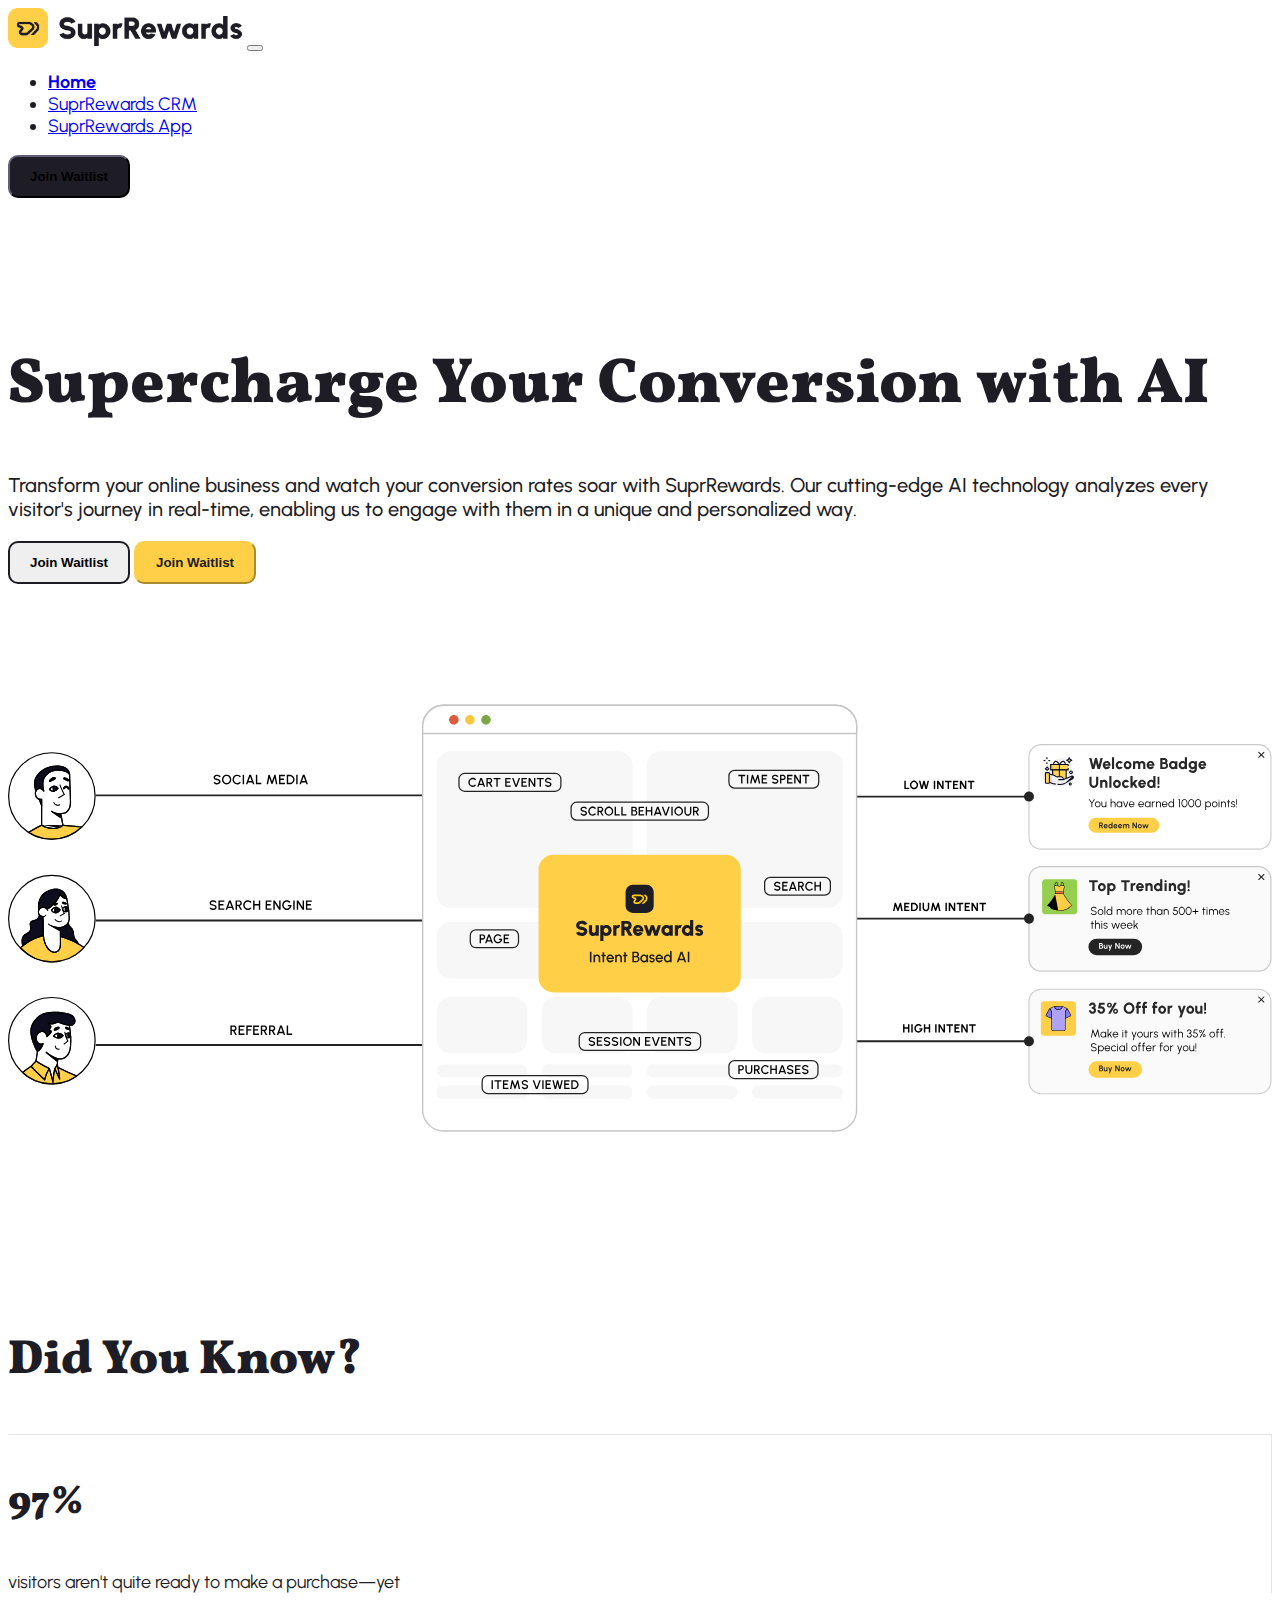
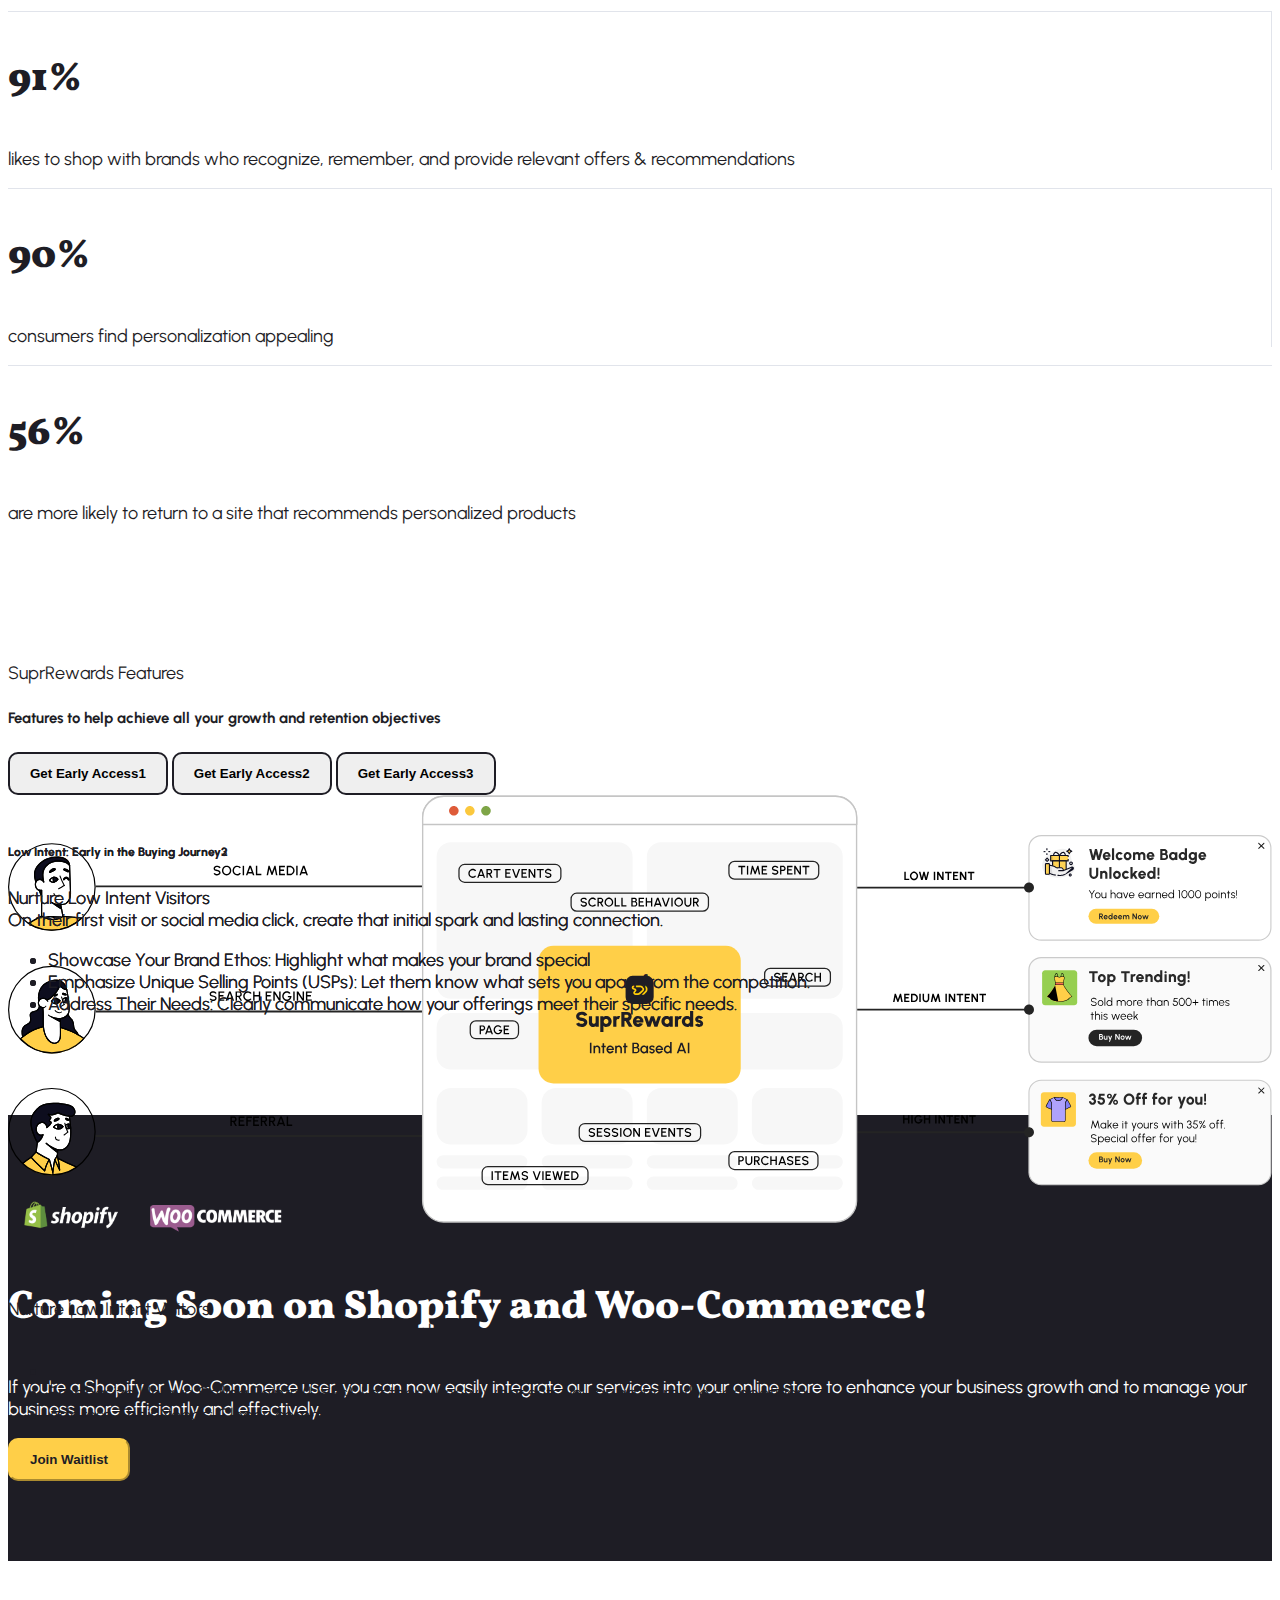
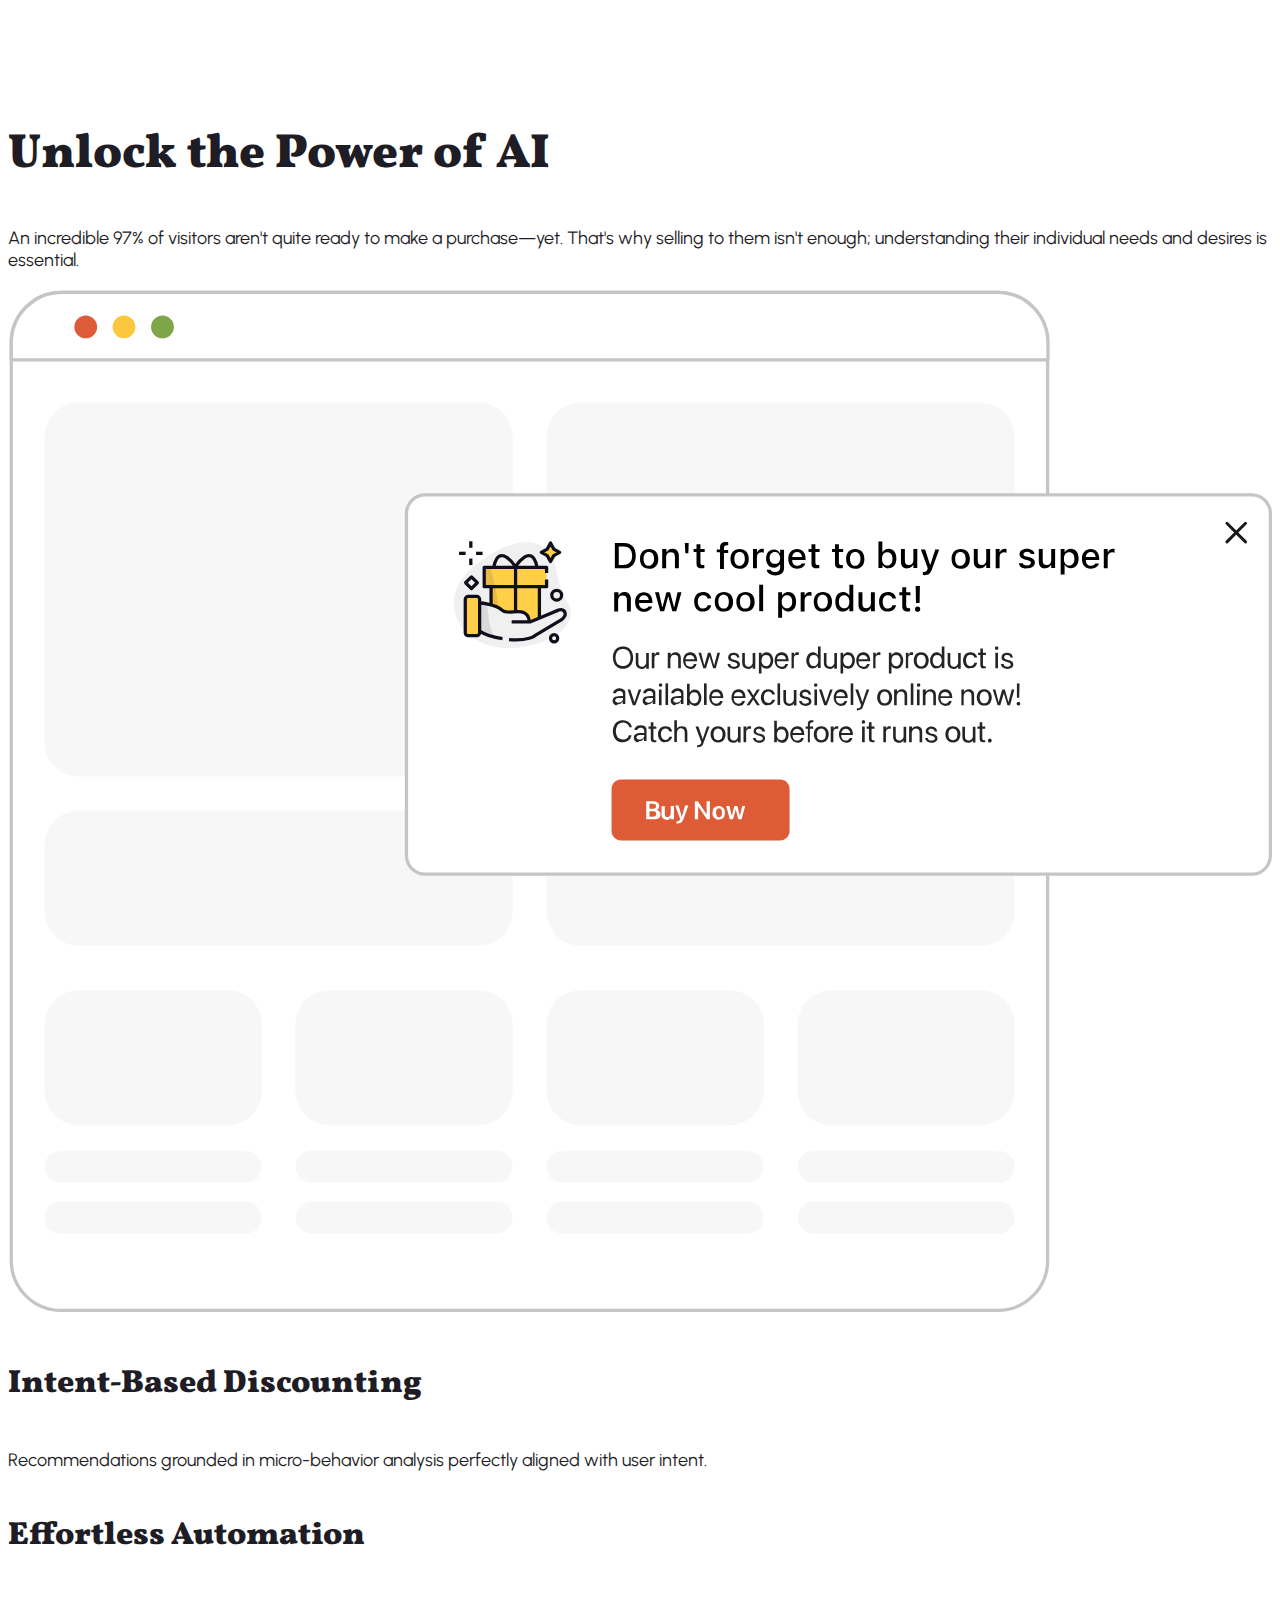
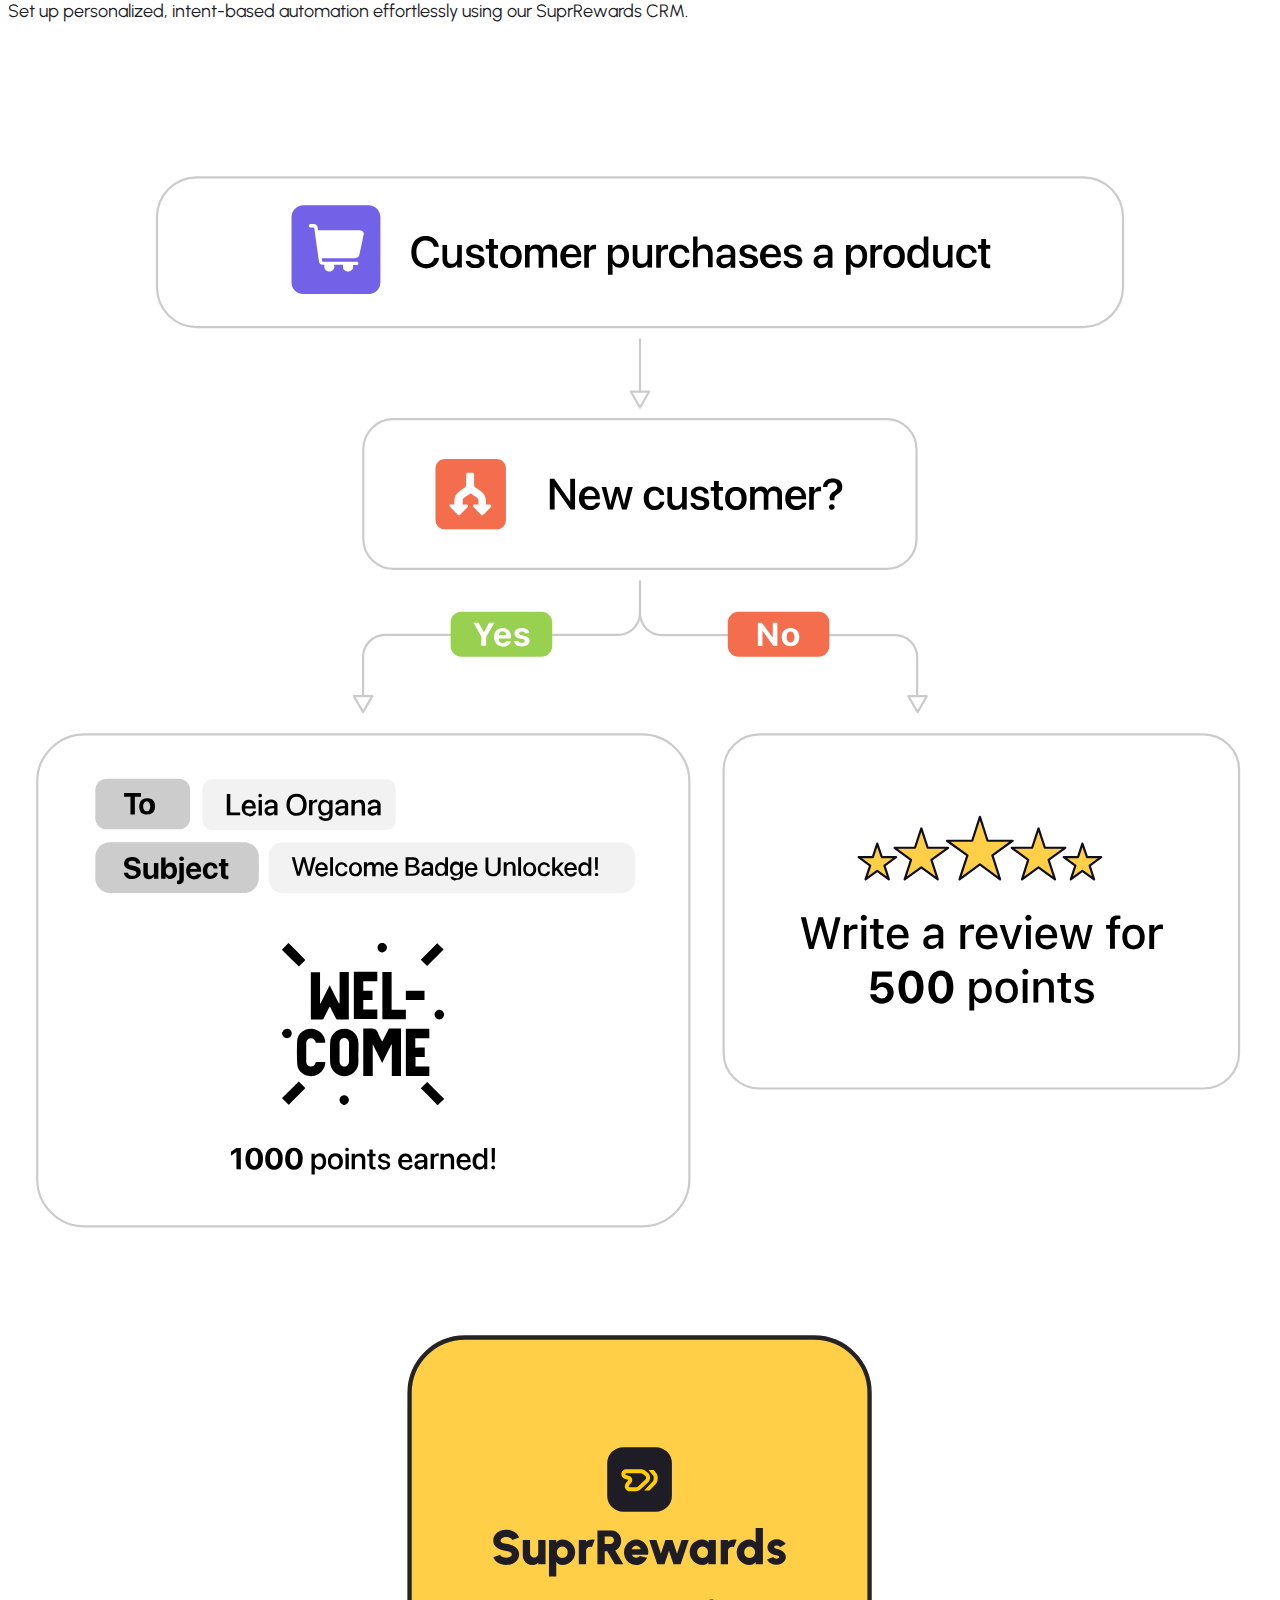
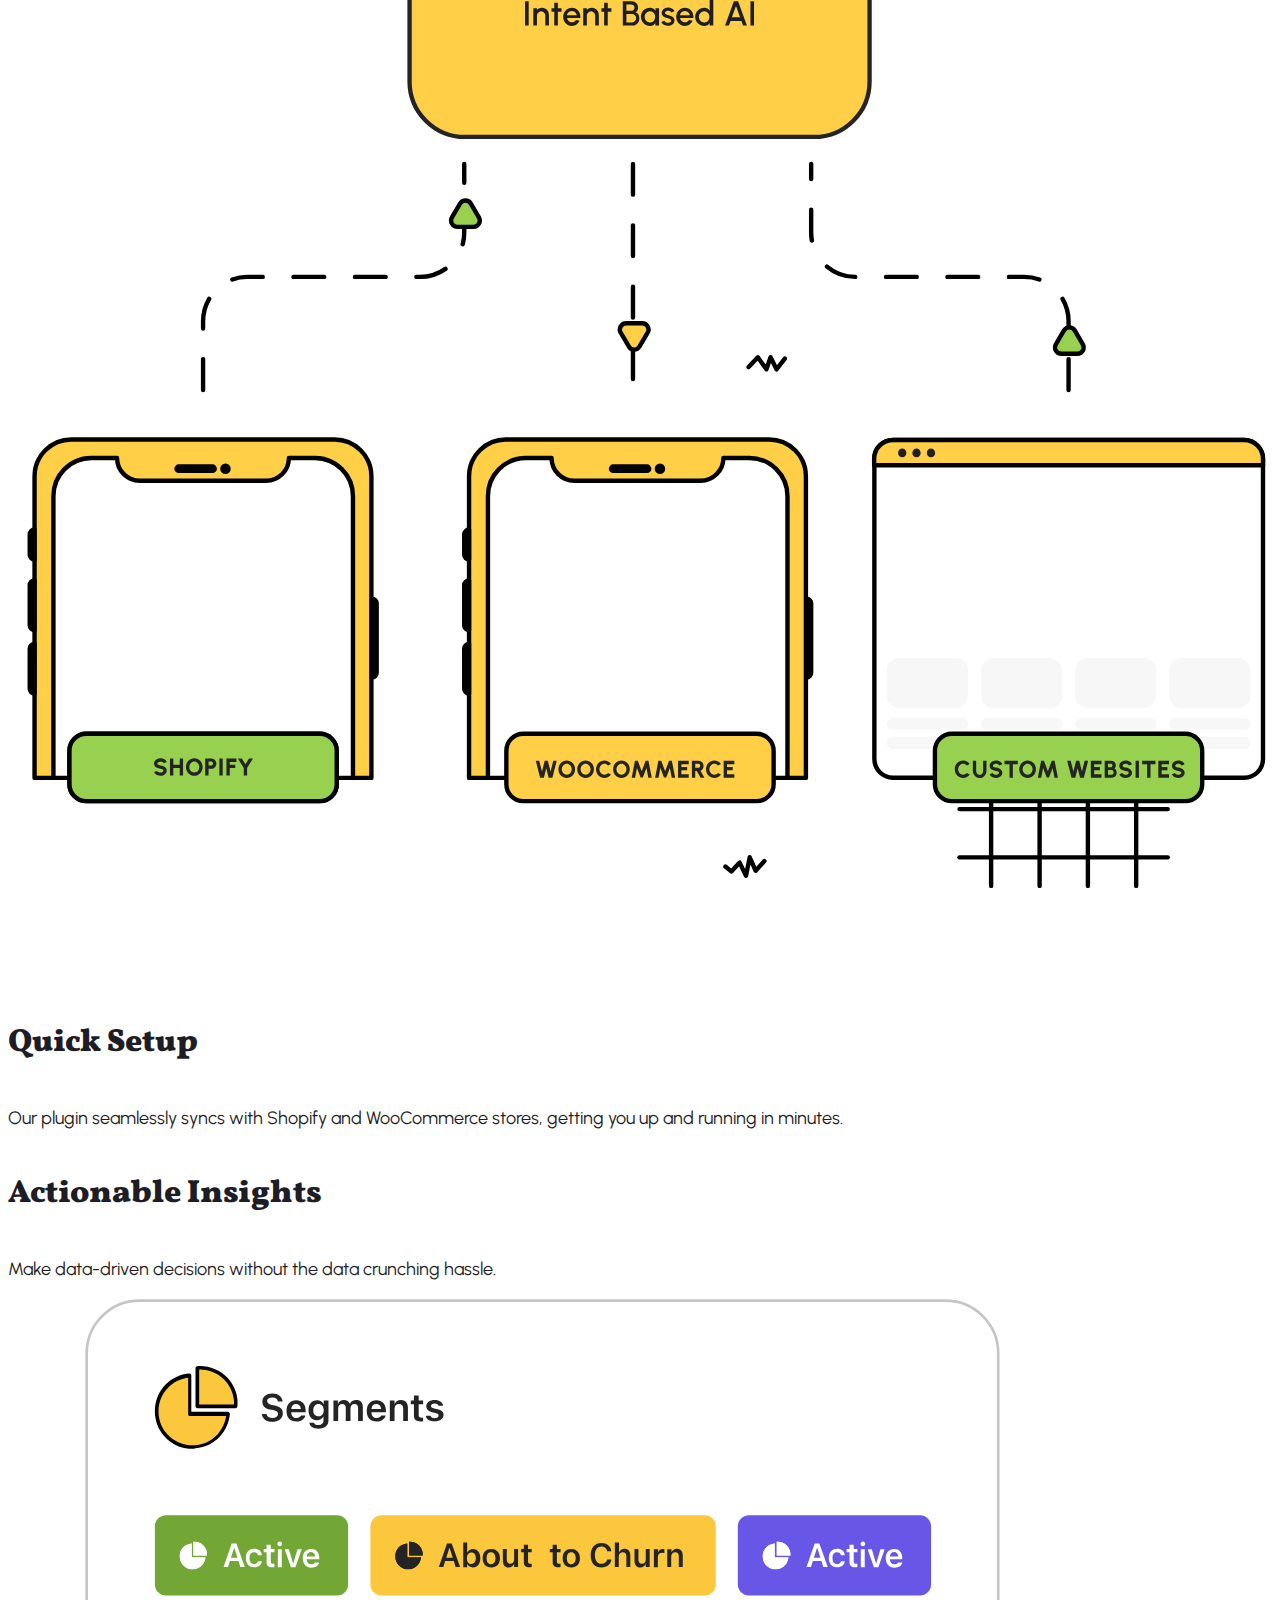
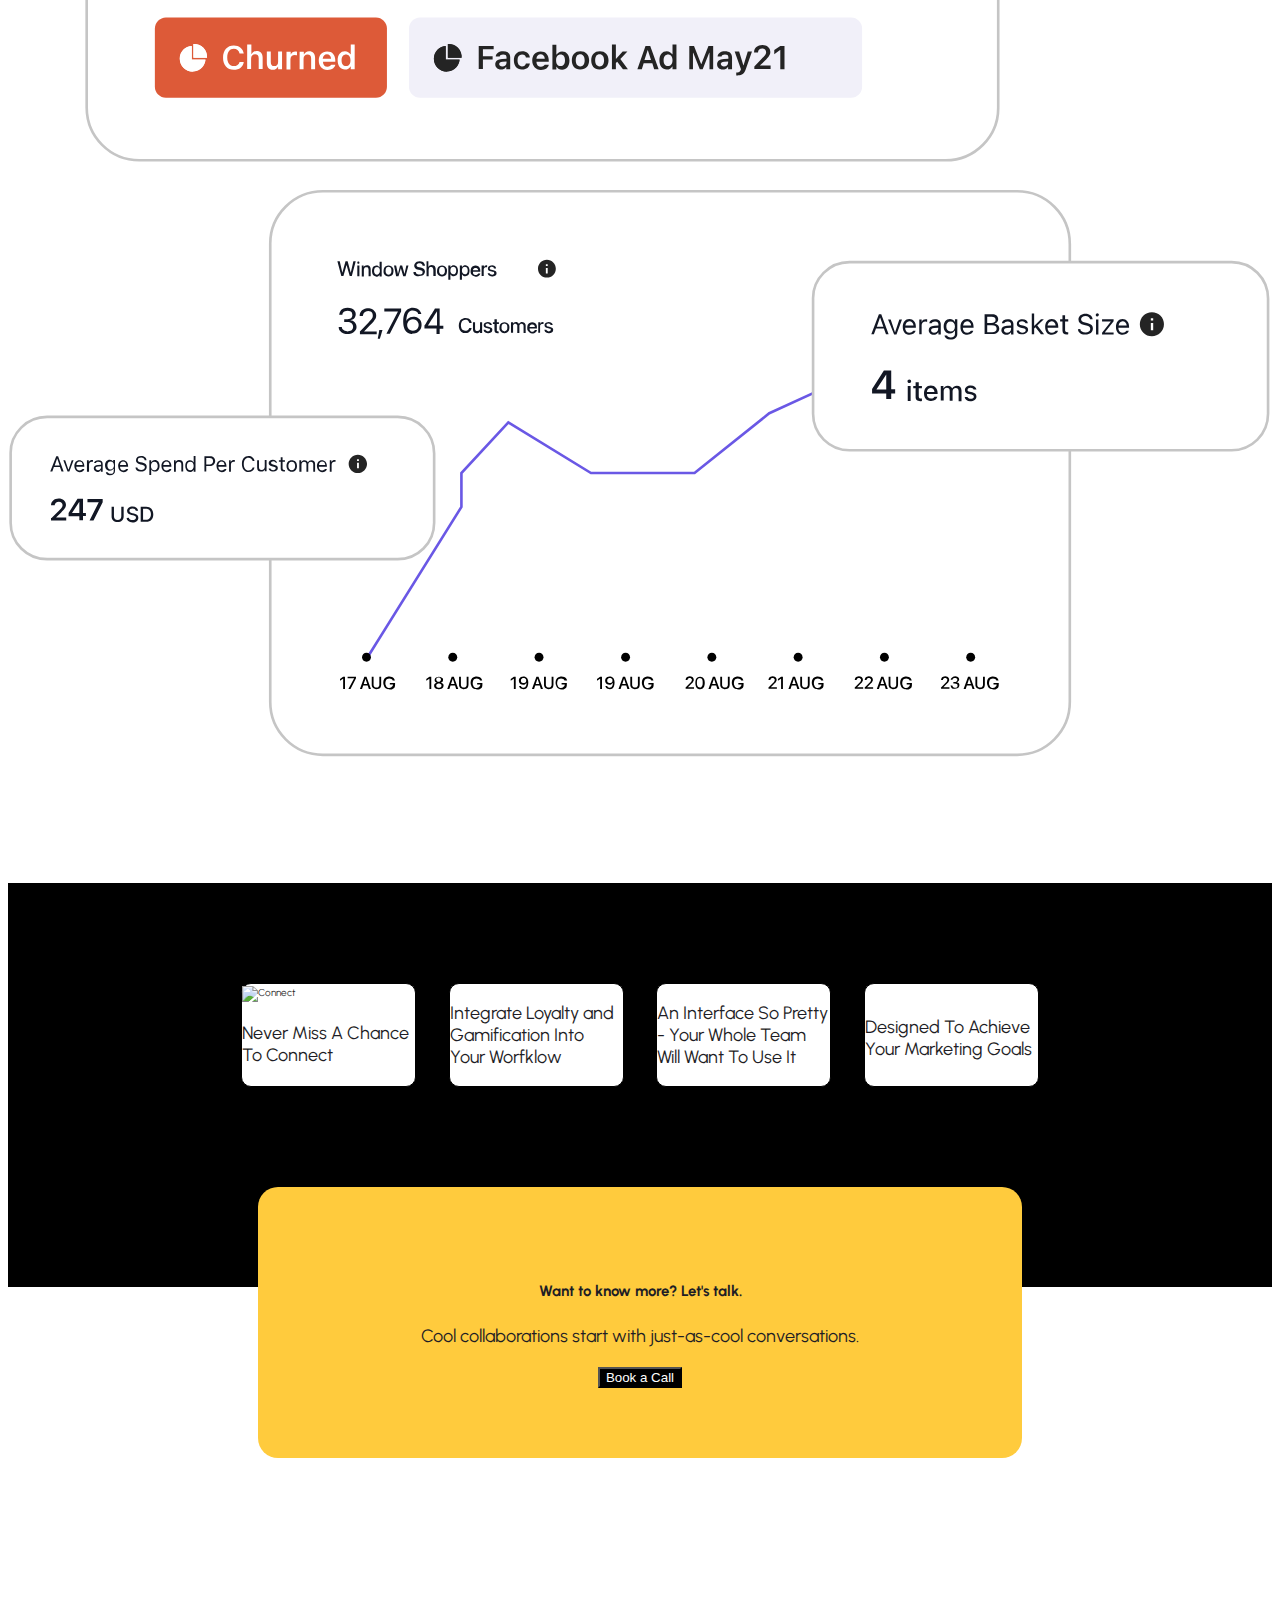
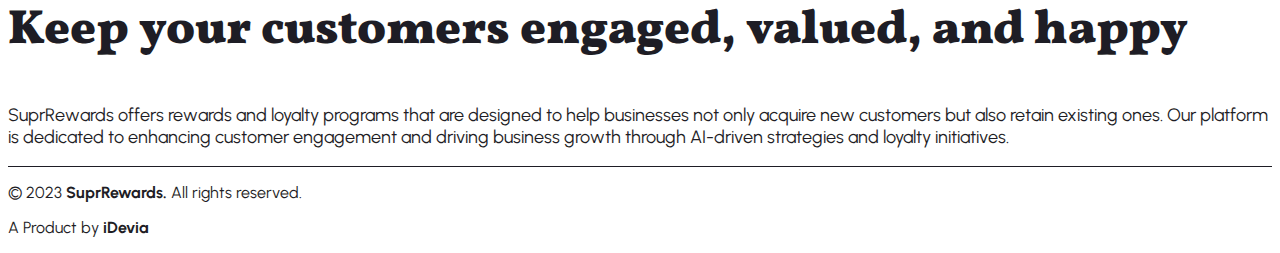
==== index.html @ 27ce5a09 "initial commit" ====
<!doctype html>
<html lang="en">

<head>
    <meta charset="utf-8">
    <meta name="viewport" content="width=device-width, initial-scale=1">
    <title>SuprRewards - Your Trusted Partner in Conversion Optimization</title>
    <link href="https://cdn.jsdelivr.net/npm/bootstrap@5.3.1/dist/css/bootstrap.min.css" rel="stylesheet"
        integrity="sha384-4bw+/aepP/YC94hEpVNVgiZdgIC5+VKNBQNGCHeKRQN+PtmoHDEXuppvnDJzQIu9" crossorigin="anonymous">
    <link rel="stylesheet" href="style.css">
    <link rel="shortcut icon" href="favicon.ico" type="image/x-icon">
</head>

<body>
    <nav class="navbar navbar-expand-lg py-4">
        <div class="container">
            <a class="navbar-brand" href="#"><img class="logo-primary" src="/img/logo-primary.png" alt=""></a>
            <button class="navbar-toggler" type="button" data-bs-toggle="collapse"
                data-bs-target="#navbarSupportedContent" aria-controls="navbarSupportedContent" aria-expanded="false"
                aria-label="Toggle navigation">
                <span class="navbar-toggler-icon"></span>
            </button>
            <div class="collapse navbar-collapse" id="navbarSupportedContent">
                <ul class="navbar-nav mx-auto mb-2 mb-lg-0">
                    <li class="nav-item">
                        <a class="nav-link active" aria-current="page" href="/index.html"><b>Home</b></a>
                    </li>
                    <li class="nav-item mx-md-3">
                        <a class="nav-link active" href="/suprrewards_crm.html">SuprRewards CRM</a>
                    </li>
                    <li class="nav-item">
                        <a class="nav-link active" href="/suprrewards_app.html">SuprRewards App</a>
                    </li>
                </ul>
                <button class="btn btn-primary btn-primary-dark" type="submit">Join Waitlist</button>
            </div>
        </div>
    </nav>

    <section style="padding-top: 100px;">
        <div class="container">
            <div class="row">
                <div class="col-md-8 offset-md-2 text-center">
                    <h1>Supercharge Your Conversion with AI</h1>
                    <p class="mb-4 p2" style="font-weight: 500;">Transform your online business and watch your
                        conversion
                        rates soar with SuprRewards. Our cutting-edge AI technology analyzes every visitor's journey in
                        real-time, enabling us to engage with them in a unique and personalized way.</p>
                    <button class="btn btn-primary-outline btn-primary-outline-dark" type="submit">Join
                        Waitlist</button> <span class="mx-2"></span>
                    <button class="btn btn-primary btn-primary-light" type="submit">Join Waitlist</button>
                </div>
                <div class="col-md-12" style="padding-top: 120px;">
                    <img src="/img/hero.svg" alt="">
                </div>
            </div>
        </div>
    </section>

    <section style="padding-top: 150px;">
        <div class="container">
            <div class="row">
                <div class="col-10 offset-1">
                    <div class="col-md-8 offset-md-2 text-center">
                        <h2>Did You Know?</h2>
                    </div>
                </div>
            </div>
            <div class="row mt-5 text-center">
                <div class="col-md-3 border-top-light border-right-light">
                    <h3 class="mt-4">97%</h3>
                    <p>
                        visitors aren't quite ready to
                        make a purchase—yet
                    </p>
                </div>
                <div class="col-md-3 border-top-light border-right-light">
                    <h3 class="mt-4">91%</h3>
                    <p>
                        likes to shop with brands who recognize, remember, and provide relevant offers & recommendations
                    </p>
                </div>
                <div class="col-md-3 border-top-light border-right-light">
                    <h3 class="mt-4">90%</h3>
                    <p>
                        consumers find personalization appealing
                    </p>
                </div>
                <div class="col-md-3 border-top-light">
                    <h3 class="mt-4">56%</h3>
                    <p>
                        are more likely to return to a site that recommends personalized products
                    </p>
                </div>

            </div>
        </div>
    </section>

    <section class="sliders" style="padding-top: 120px; padding-bottom: 200px;">
        <div class="container">
            <div class="row">
                <div class="col-md-8 offset-md-2 text-center">
                    <div>
                        <span>SuprRewards Features</span>
                        <h5>Features to help achieve all your growth and retention objectives</h5>
                        <div class="featuresButton">
                            <button class="btn btn-primary-outline-dark">Get Early Access1</button>
                            <button class="btn btn-primary-outline-dark mx-3">Get Early Access2</button>
                            <button class="btn btn-primary-outline-dark">Get Early Access3</button>
                        </div>
                    </div>

                    <div class="featureWithButton">
                        <div class="part1 overlay">
                         <div class="row mt-5">
                            <div class="col-md-6">
                                <img src="/img/hero.svg" alt="">
                            </div>
                           <div class="col-md-6">
                            <h6>Low Intent: Early in the Buying Journey1</h6>
                            <p><span class="fw-semibold">Nurture Low Intent Visitors</span><br>
                                On their first visit or social media click, create that initial spark and lasting
                                connection.
                            </p>
                            <ul>
                                <li><span class="fw-semibold">Showcase Your Brand Ethos:</span> Highlight what makes
                                    your brand special</li>
                                <li><span class="fw-semibold">Emphasize Unique Selling Points (USPs):</span> Let them
                                    know what sets you apart from the competition.</li>
                                <li><span class="fw-semibold">Address Their Needs:</span> Clearly communicate how your
                                    offerings meet their specific needs.</li>
                            </ul>
                           </div>
                         </div>
                        </div>
                        <div class="part2 overlay invisible ">
                            <aside>
                                <img src="" alt="">
                            </aside>
                            <aside>
                                <h6>Low Intent: Early in the Buying Journey2</h6>
                                <p><span class="fw-semibold">Nurture Low Intent Visitors</span><br>
                                    On their first visit or social media click, create that initial spark and lasting
                                    connection.
                                </p>
                                <ul>
                                    <li><span class="fw-semibold">Showcase Your Brand Ethos:</span> Highlight what makes
                                        your brand special</li>
                                    <li><span class="fw-semibold">Emphasize Unique Selling Points (USPs):</span> Let them
                                        know what sets you apart from the competition.</li>
                                    <li><span class="fw-semibold">Address Their Needs:</span> Clearly communicate how your
                                        offerings meet their specific needs.</li>
                                </ul>
                            </aside>
                        </div>
                        <div class="part3 overlay invisible ">
                            <aside>
                                <img src="" alt="">
                            </aside>
                            <aside>
                                <h6>Low Intent: Early in the Buying Journey3</h6>
                                <p><span class="fw-semibold">Nurture Low Intent Visitors</span><br>
                                    On their first visit or social media click, create that initial spark and lasting
                                    connection.
                                </p>
                                <ul>
                                    <li><span class="fw-semibold">Showcase Your Brand Ethos:</span> Highlight what makes
                                        your brand special</li>
                                    <li><span class="fw-semibold">Emphasize Unique Selling Points (USPs):</span> Let them
                                        know what sets you apart from the competition.</li>
                                    <li><span class="fw-semibold">Address Their Needs:</span> Clearly communicate how your
                                        offerings meet their specific needs.</li>
                                </ul>
                            </aside>
                        </div>
                    </div>

                </div>
            </div>
        </div>
    </section>

    <section style="padding-top: 80px; padding-bottom: 80px; margin-top: 120px; background-color: #1E1D25;">
        <div class="container">
            <div class="row">
                <div class="col-md-10 offset-md-1 text-center">
                    <img class="mb-4" style="max-height: 40px; width: auto;" src="/img/shopify.png" alt="">
                    <h3 style="color: #fff;">Coming Soon on Shopify and Woo-Commerce!</h3>
                    <p class="mb-4" style="color: #fff;">If you're a Shopify or Woo-Commerce user, you can now easily
                        integrate our
                        services into your online store to enhance your business growth and to manage your business more
                        efficiently and effectively.</p>
                    <button class="btn btn-primary btn-primary-light" type="submit">Join Waitlist</button>
                </div>
            </div>
        </div>
    </section>

    <section style="padding-top: 120px;">
        <div class="container">
            <div class="row">
                <div class="col-md-8 offset-md-2 text-center">
                    <h2>Unlock the Power of AI</h2>
                    <p>An incredible 97% of visitors aren't quite ready to make a purchase—yet. That's why selling to
                        them isn't enough; understanding their individual needs and desires is essential.</p>
                </div>

                <div class="mt-5">
                    <div class="row align-items-center">
                        <div class="col-md-5 offset-md-1">
                            <img src="/img/intent-based.svg" alt="">
                        </div>
                        <div class="col-md-5 mx-md-5">
                            <h4>Intent-Based Discounting</h4>
                            <p>Recommendations grounded in micro-behavior analysis perfectly aligned with user intent.
                            </p>
                        </div>
                    </div>
                </div>

                <div class="mt-5">
                    <div class="row align-items-center">
                        <div class="col-md-5 offset-md-1">
                            <h4>Effortless Automation</h4>
                            <p>Set up personalized, intent-based automation effortlessly using our SuprRewards CRM.</p>
                        </div>
                        <div class="col-md-5 mx-md-5">
                            <img src="/img/automation.svg" alt="">
                        </div>
                    </div>
                </div>

                <div class="mt-5">
                    <div class="row align-items-center">
                        <div class="col-md-5 offset-md-1">
                            <img src="/img/plugin.svg" alt="">
                        </div>
                        <div class="col-md-5 mx-md-5">
                            <h4>Quick Setup</h4>
                            <p>Our plugin seamlessly syncs with Shopify and WooCommerce stores, getting you up and
                                running in minutes.</p>
                        </div>
                    </div>
                </div>

                <div class="mt-5">
                    <div class="row align-items-center">
                        <div class="col-md-5 offset-md-1">
                            <h4>Actionable Insights</h4>
                            <p>Make data-driven decisions without the data crunching hassle.</p>
                        </div>
                        <div class="col-md-5 mx-md-5">
                            <img src="/img/data-insights.svg" alt="">
                        </div>
                    </div>
                </div>
            </div>
        </div>
    </section>


    <section style="padding-top: 120px;">
        <section class="footer1">
            <div>
                <img src="../images/connect.svg.svg.png" alt="Connect">
                <p>Never Miss A Chance To Connect</p>
            </div>
            <div>
                <img src="../images/gamification.svg.png" alt="">
                <p>Integrate Loyalty and
                    Gamification Into Your
                    Worfklow</p>
            </div>
            <div>
                <img src="../images/pretty.png" alt="">
                <p>An Interface So Pretty - Your
                    Whole Team Will Want To Use It</p>
            </div>
            <div>
                <img src="../images/marketing.svg.png" alt="">
                <p>Designed To Achieve Your
                    Marketing Goals</p>
            </div>
        </section>
        <section class="middleFooter">
            <div>
                <h5>Want to know more? Let's talk.</h5>
                <p>Cool collaborations start with just-as-cool conversations.</p>
                <button class="btn">Book a Call</button>
            </div>
        </section>
    </section>

    <section>
        <div class="container">
            <div class="row">
                <div class="col-md-8 offset-md-2 text-center">
                    <h2>Keep your customers engaged, valued, and happy</h2>
                    <p>SuprRewards offers rewards and loyalty programs that are designed to help businesses not only
                        acquire new customers but also retain existing ones. Our platform is dedicated to enhancing
                        customer engagement and driving business growth through AI-driven strategies and loyalty
                        initiatives.</p>
                </div>
            </div>
        </div>
    </section>


    <div class="container-fluid border-top-dark mt-5">
    </div>

    <div class="container">
        <footer class="pt-4 pb-2">
            <div class="row">
                <div class="col-md-12 d-flex flex-column flex-sm-row justify-content-between">
                    <p style="font-size: 16px">© 2023 <b>SuprRewards.</b> All rights reserved.</p>
                    <p style="font-size: 16px">A Product by <b>iDevia</b></p>
                </div>
            </div>
        </footer>
    </div>




    <script src="https://cdn.jsdelivr.net/npm/bootstrap@5.3.1/dist/js/bootstrap.bundle.min.js"
        integrity="sha384-HwwvtgBNo3bZJJLYd8oVXjrBZt8cqVSpeBNS5n7C8IVInixGAoxmnlMuBnhbgrkm"
        crossorigin="anonymous"></script>
    <script src="app.js"></script>
</body>

</html>
---- style.css ----
@import url('https://fonts.googleapis.com/css2?family=Urbanist:ital,wght@0,400;0,500;0,600;0,700;0,800;0,900;1,300&family=Vollkorn:wght@400;500;600;700;800;900&display=swap');


body{
    color: #1E1D25;
    font-family: 'Urbanist', sans-serif;
    font-size: 18px;
    /* background: linear-gradient(180deg, #FFFFFE 0%, #FFFBF0 100%), linear-gradient(180deg, #FFFFFE 0%, #FFFBF0 100%); */
}

p{
    font-size: 18px;
}

.p2{
    font-size: 20px;
    font-weight: 500;
}

h1{
    font-family: 'Vollkorn', serif;
    font-weight: 900;
    font-size: 64px;
}

h2{
    font-family: 'Vollkorn', serif;
    font-weight: 900;
    font-size: 48px;
}

h3{
    font-family: 'Vollkorn', serif;
    font-weight: 900;
    font-size: 40px;
}

h4{
    font-family: 'Vollkorn', serif;
    font-weight: 900;
    font-size: 32px;
}

img{
width: 100%;
}

.logo-primary{
    max-height: 40px;
    width: auto;
}

.btn-primary-dark{
    background-color: #1E1D25;
    border-color: #1E1D25;
    padding-left: 20px;
    padding-right: 20px;
    padding-top: 12px;
    padding-bottom: 12px;
    border-radius: 10px;
    font-weight: 600;
}

.btn-primary-light{
    background-color: #FFCF48;
    border-color: #FFCF48;
    padding-left: 20px;
    padding-right: 20px;
    padding-top: 12px;
    padding-bottom: 12px;
    border-radius: 10px;
    color: #1E1D25;
    font-weight: 600;
}

.btn-primary-outline-dark{
    padding-left: 20px;
    padding-right: 20px;
    padding-top: 12px;
    padding-bottom: 12px;
    border-radius: 10px;
    font-weight: 600;
    border: #1E1D25 solid 2px;
}

.border-dark{
    border: #1E1D25 solid 2px;
    border-radius: 32px;
    padding: 40px;
}

.border-top-dark{
    border-top: #1E1D25 solid 1px;
}

.border-top-light{
    border-top: 1px solid #e1e4eb;
}

.border-right-light{
    border-right: 1px solid #e1e4eb;
}

.featureWithButton {
    position: relative;
}

.overlay {
    position: absolute;
}

.footer1 {
    /* margin: 100px 200px; */
    padding: 100px 200px 200px;
    display: flex;
    justify-content: space-evenly;
    font-size: x-small;
    text-align: left;
    background-color: black;
}

.footer1 div {
    background-color: white;
    /* padding: 10px 40px 10px 10px; */
    /* margin: 0 20px; */
    border: 1px solid black;
    border-radius: 10px;
    width: 20%;
    text-align: left;
    display: flex;
    flex-direction: column;
    justify-content: space-evenly;
}

.footer1 div img {
    width: 40%;
    margin: 0;
}

.footer div p {
    margin: 0;
}

.middleFooter {
    position: relative;
    bottom: 100px;
    margin: 0 250px;
    text-align: center;
}

.middleFooter button {
    background-color: black;
    color: white;
}

.middleFooter div {
    /* margin: 0 200px; */
    padding: 70px 50px;
    background-color: #FFCB3D;
    border-radius: 20px;
}

/* .middleFooter div p {
    margin: 20px 0;
} */

.lastSection {
    /* margin: 0 200px 150px 150px; */
    padding: 70px 50px;
    text-align: left;
    font-size: x-small;

}

/* .lastSection p {
    margin: 10px 0;
} */

.lastSection img {
    width: 20%;
}

.lastSection input {
    padding: 15px 10px;
    border-radius: 8px;
    font-size: small;
}

/* footer hr {
    margin: 0 200px;
} */

/* footer nav {
    margin: 10px 0;
} */

footer nav ul {
    width: 10%;
}

footer nav ul li img {
    width: 50%;
}

footer nav p a {
    color: #FFCB3D;
}
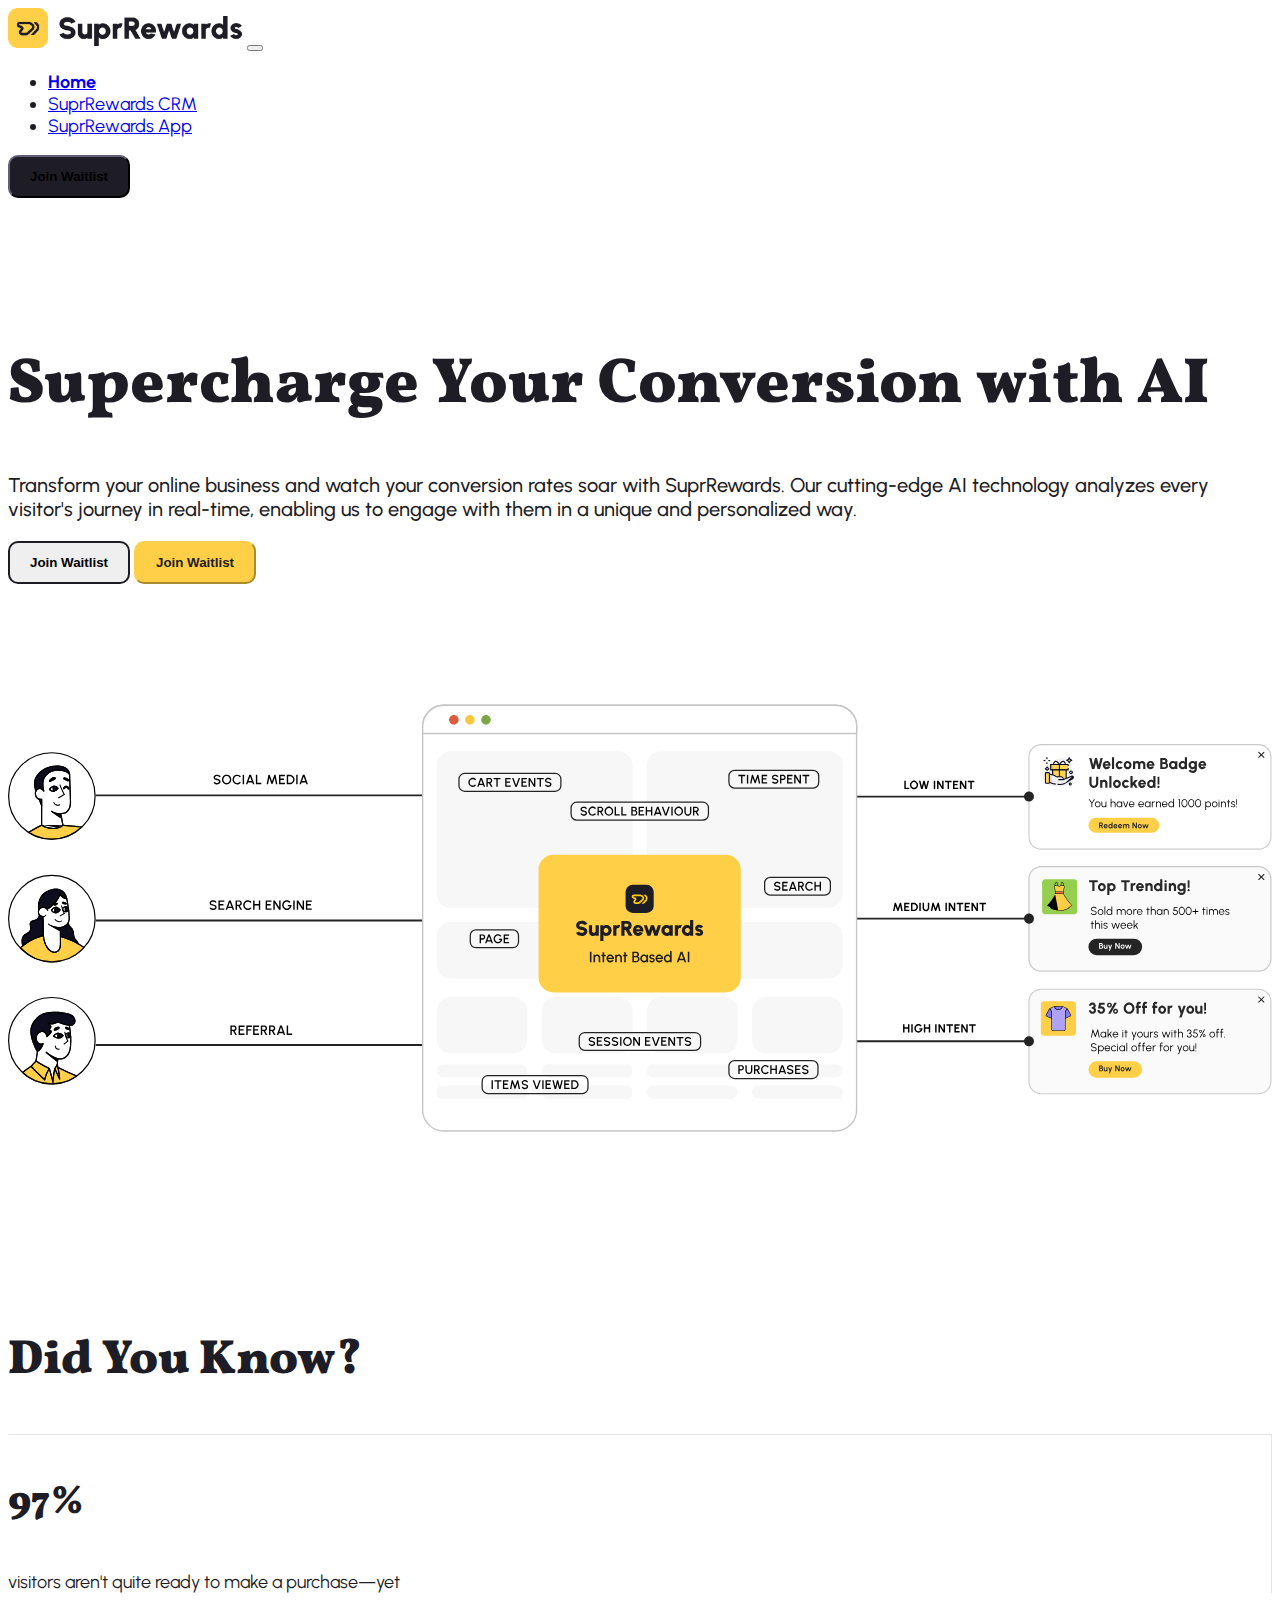
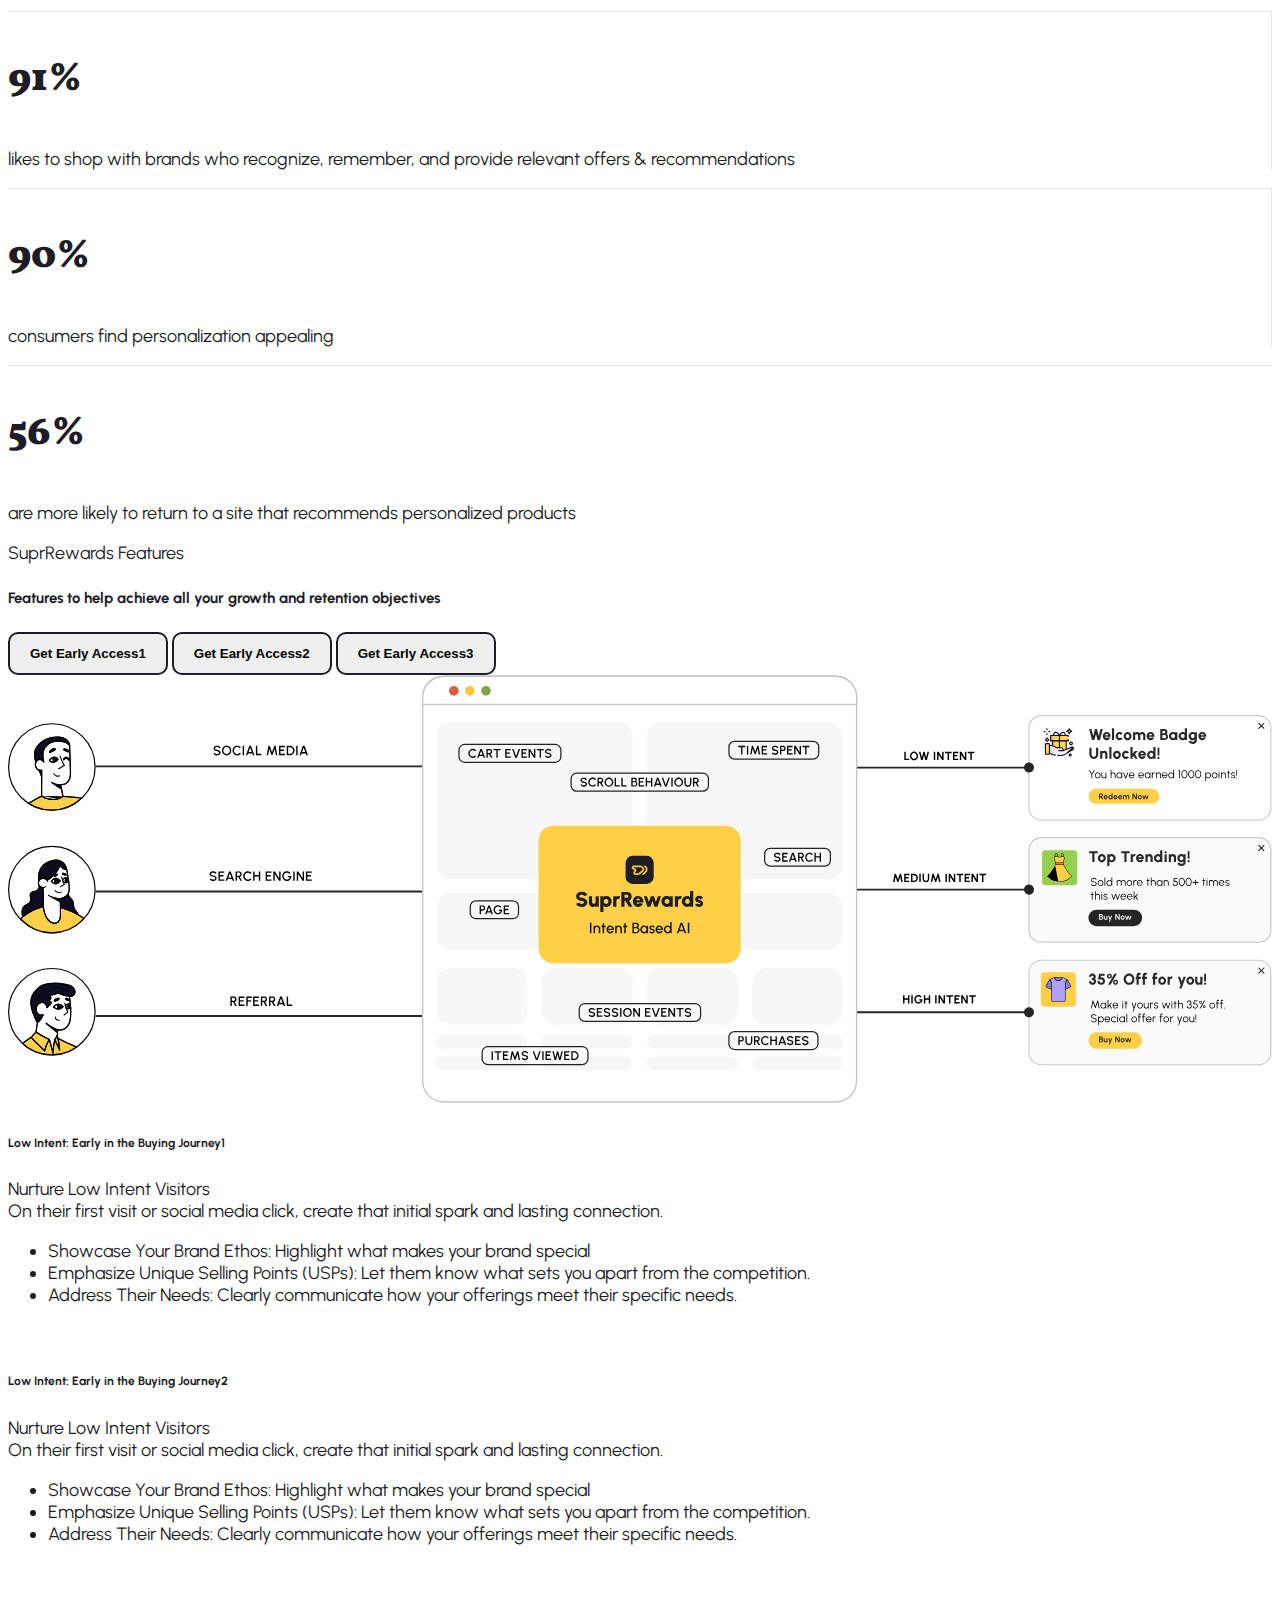
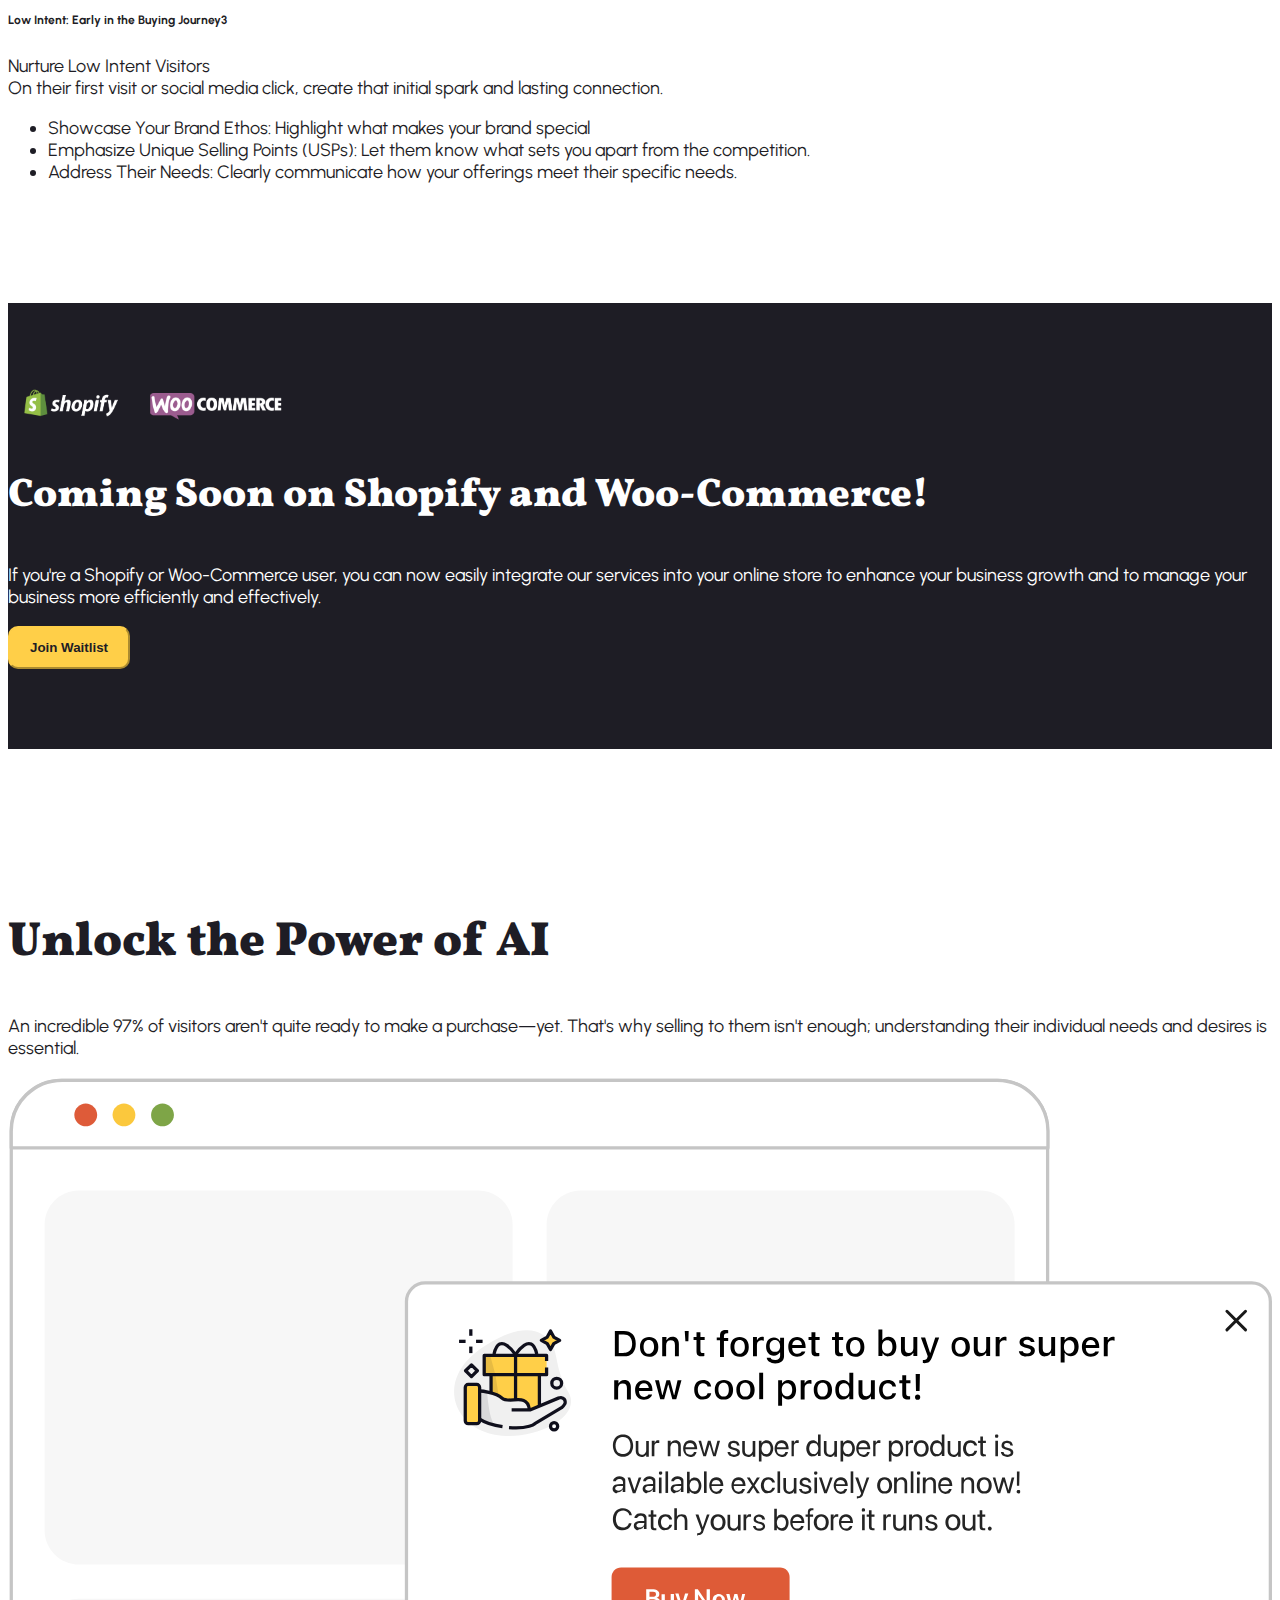
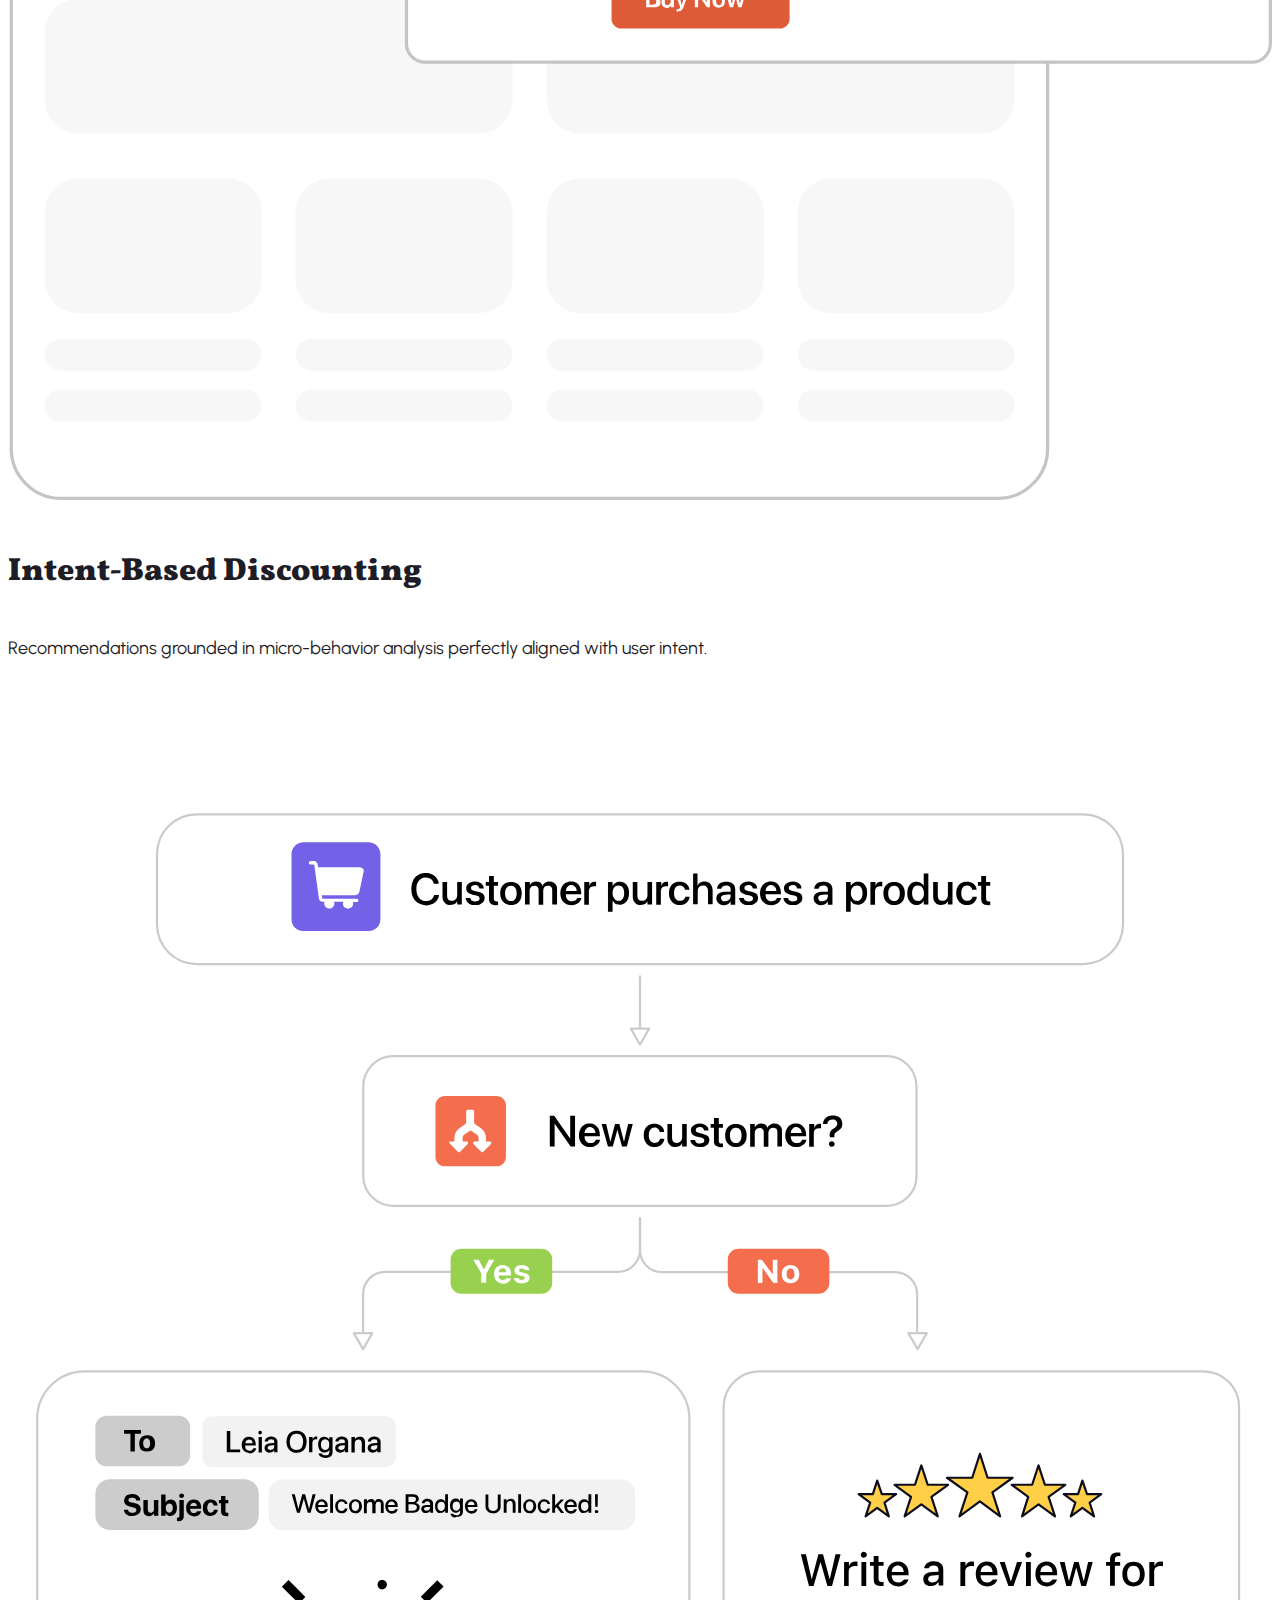
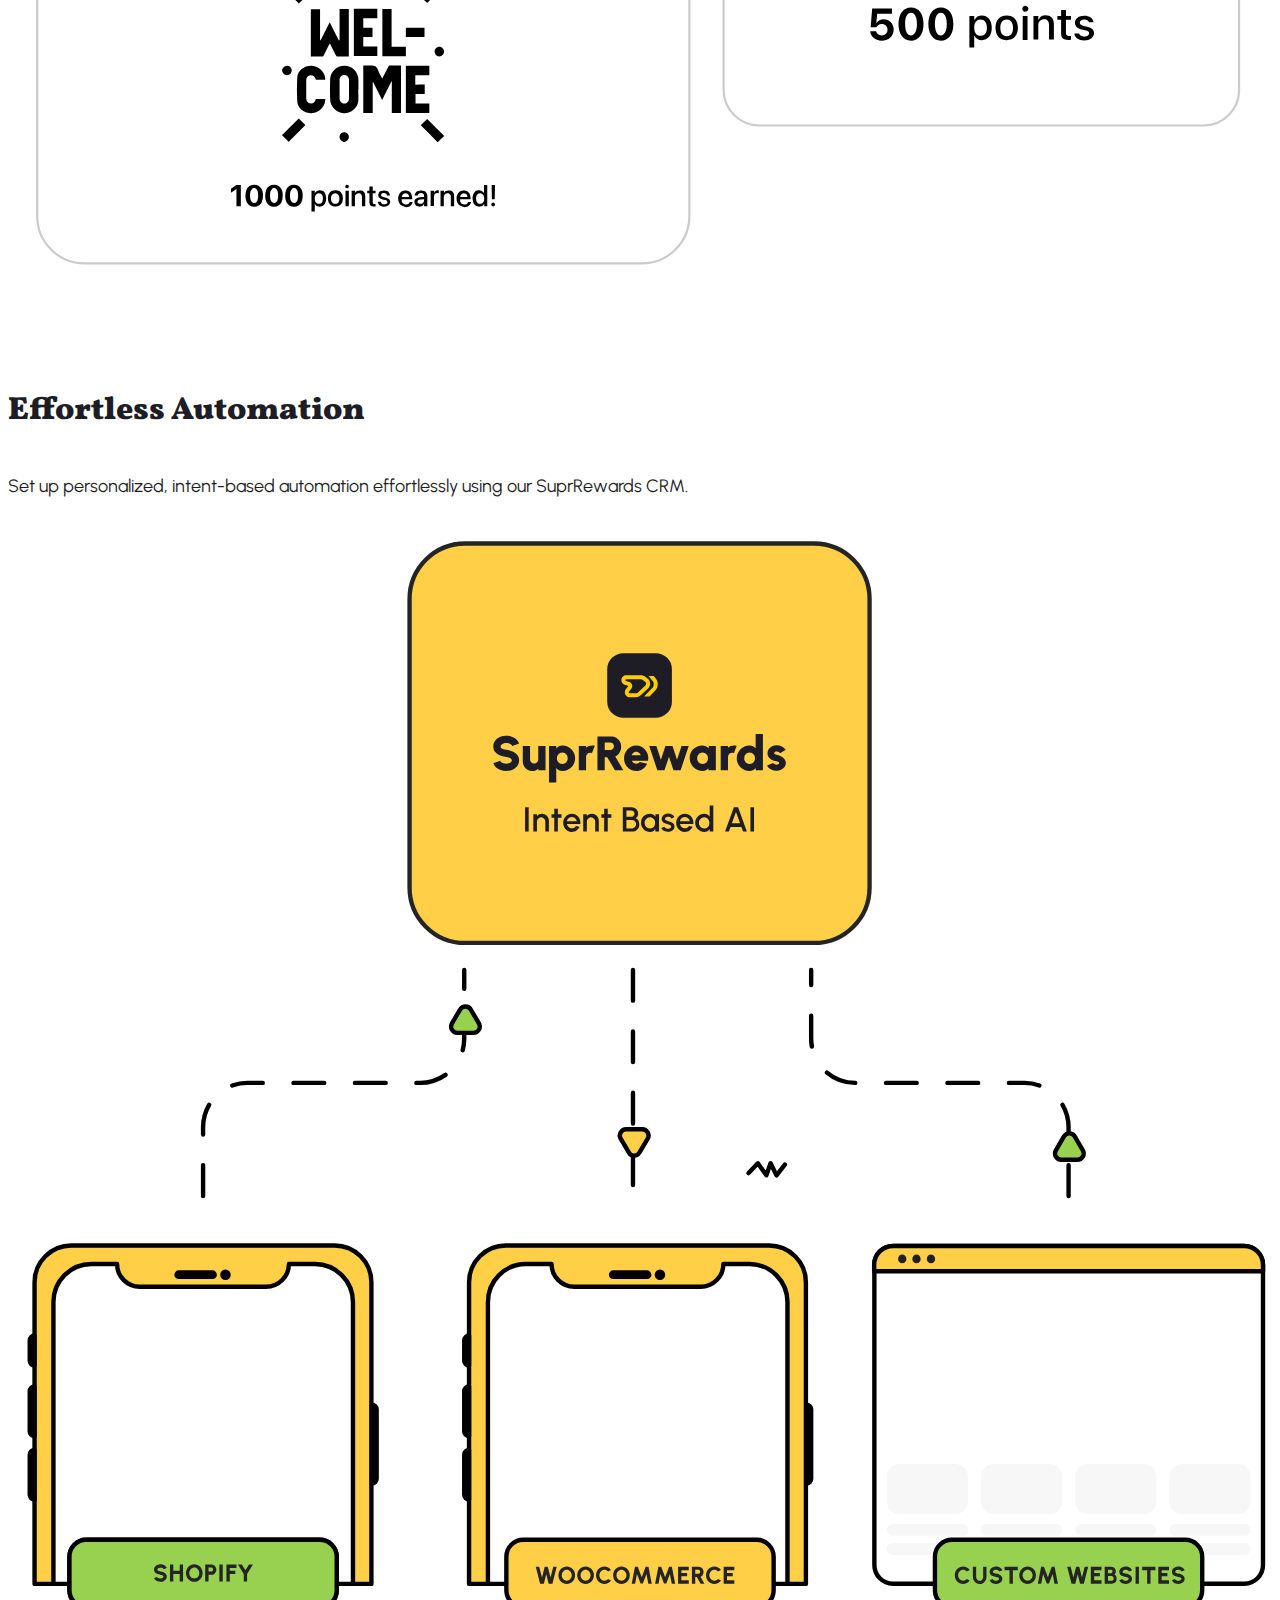
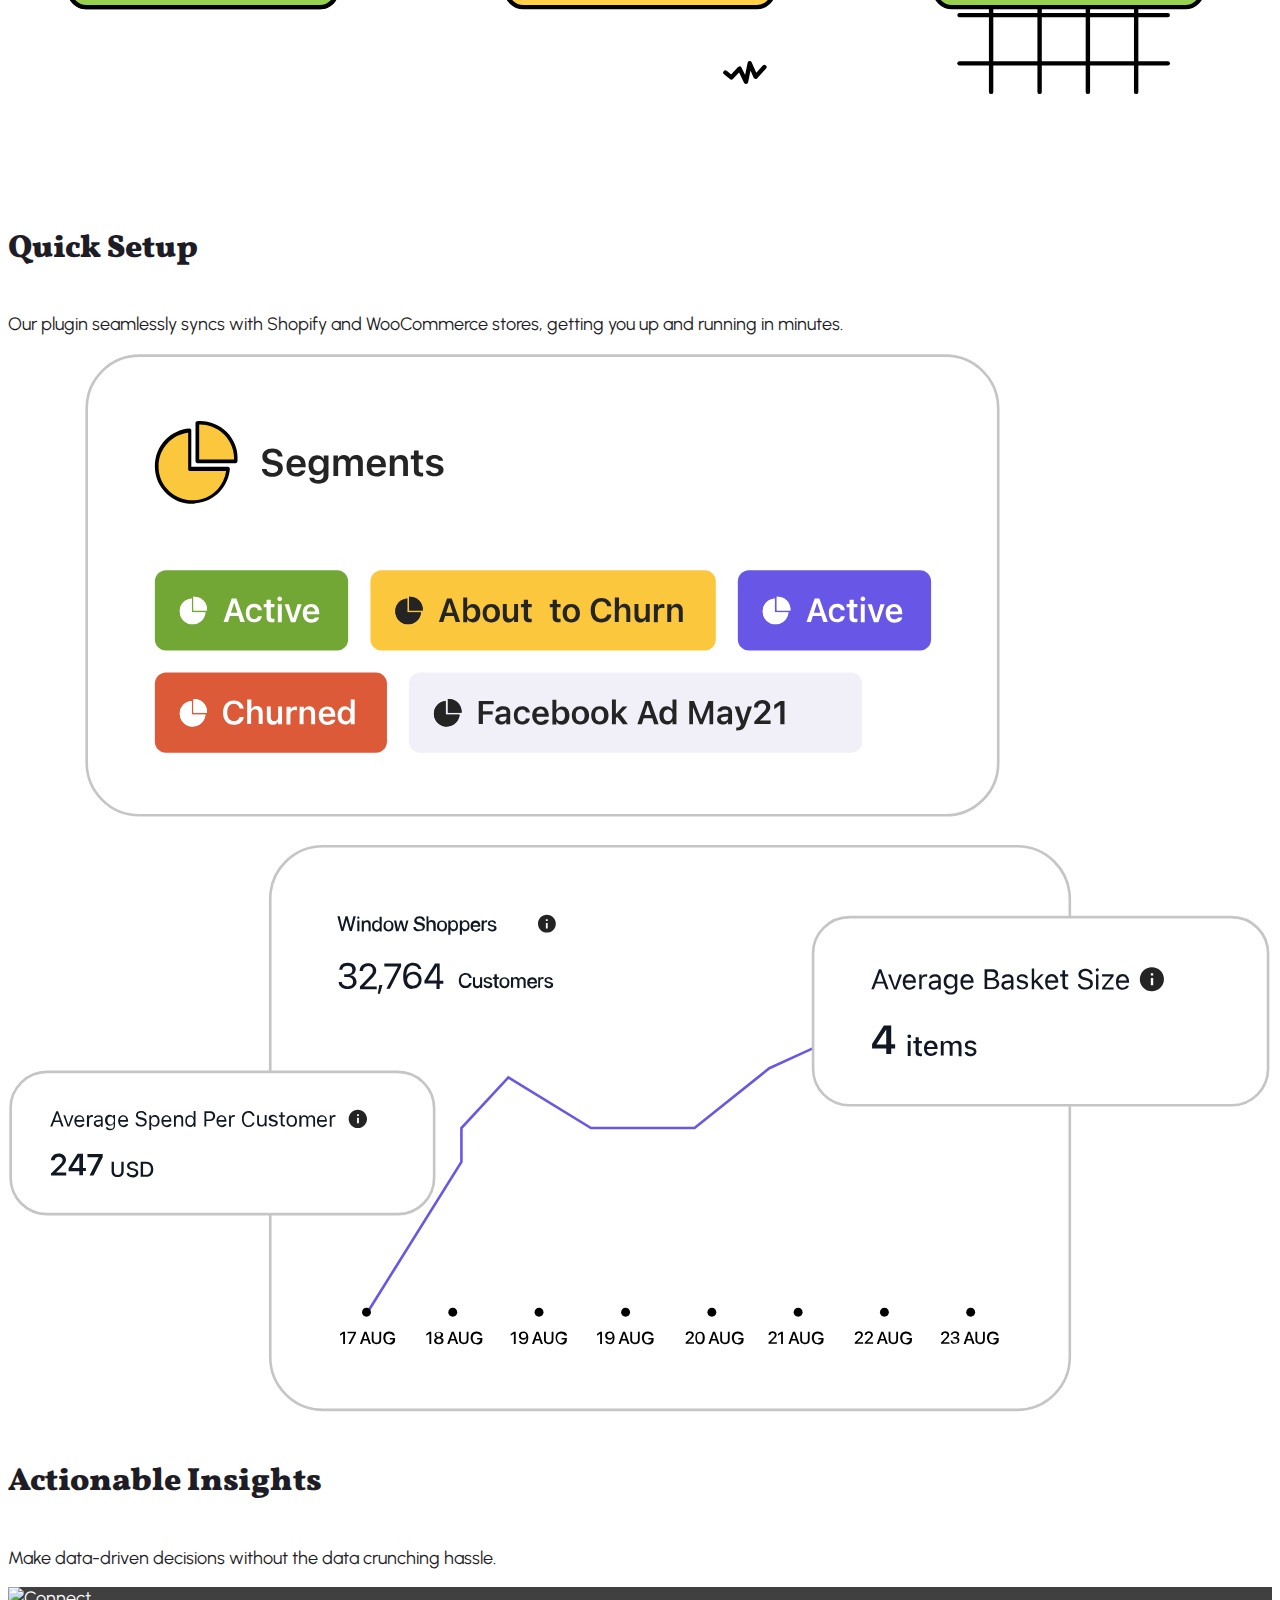
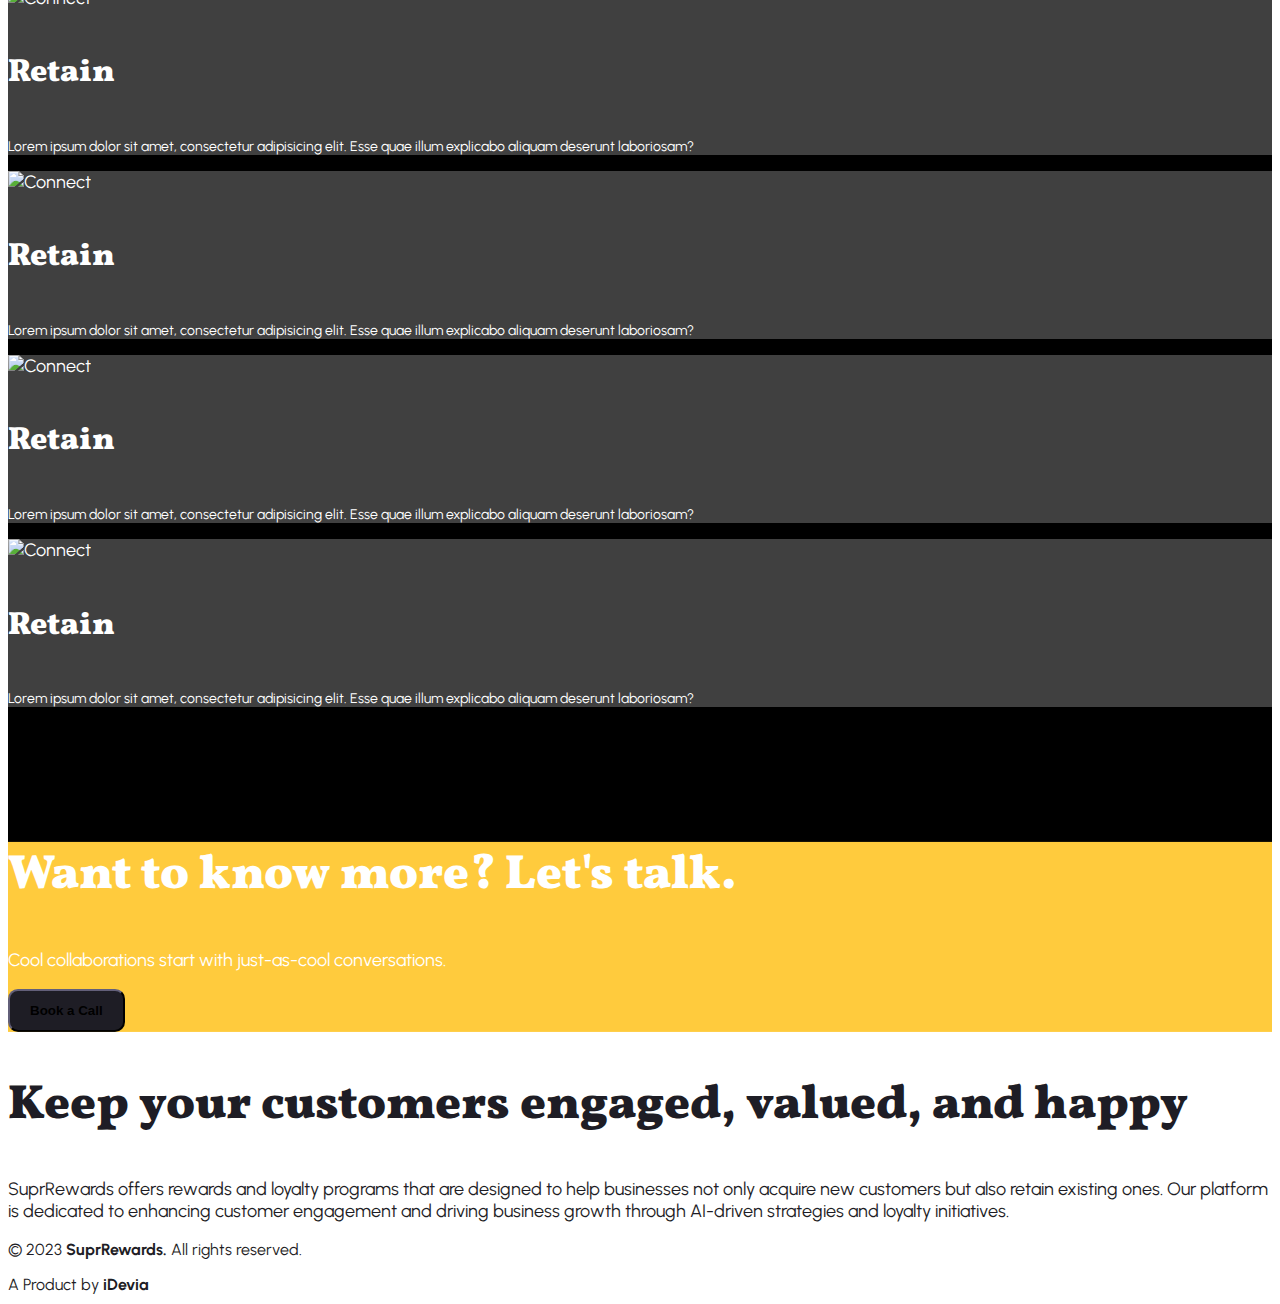
==== commit d9a32795: "fixes" ====
--- a/index.html
+++ b/index.html
@@ -1,333 +1,431 @@
-<!doctype html>
+<!DOCTYPE html>
 <html lang="en">
-
-<head>
-    <meta charset="utf-8">
-    <meta name="viewport" content="width=device-width, initial-scale=1">
+  <head>
+    <meta charset="utf-8" />
+    <meta name="viewport" content="width=device-width, initial-scale=1" />
     <title>SuprRewards - Your Trusted Partner in Conversion Optimization</title>
-    <link href="https://cdn.jsdelivr.net/npm/bootstrap@5.3.1/dist/css/bootstrap.min.css" rel="stylesheet"
-        integrity="sha384-4bw+/aepP/YC94hEpVNVgiZdgIC5+VKNBQNGCHeKRQN+PtmoHDEXuppvnDJzQIu9" crossorigin="anonymous">
-    <link rel="stylesheet" href="style.css">
-    <link rel="shortcut icon" href="favicon.ico" type="image/x-icon">
-</head>
-
-<body>
+    <link
+      href="https://cdn.jsdelivr.net/npm/bootstrap@5.3.1/dist/css/bootstrap.min.css"
+      rel="stylesheet"
+      integrity="sha384-4bw+/aepP/YC94hEpVNVgiZdgIC5+VKNBQNGCHeKRQN+PtmoHDEXuppvnDJzQIu9"
+      crossorigin="anonymous"
+    />
+    <link rel="stylesheet" href="style.css" />
+    <link rel="shortcut icon" href="favicon.ico" type="image/x-icon" />
+  </head>
+
+  <body>
     <nav class="navbar navbar-expand-lg py-4">
-        <div class="container">
-            <a class="navbar-brand" href="#"><img class="logo-primary" src="/img/logo-primary.png" alt=""></a>
-            <button class="navbar-toggler" type="button" data-bs-toggle="collapse"
-                data-bs-target="#navbarSupportedContent" aria-controls="navbarSupportedContent" aria-expanded="false"
-                aria-label="Toggle navigation">
-                <span class="navbar-toggler-icon"></span>
+      <div class="container">
+        <a class="navbar-brand" href="#"
+          ><img class="logo-primary" src="/img/logo-primary.png" alt=""
+        /></a>
+        <button
+          class="navbar-toggler"
+          type="button"
+          data-bs-toggle="collapse"
+          data-bs-target="#navbarSupportedContent"
+          aria-controls="navbarSupportedContent"
+          aria-expanded="false"
+          aria-label="Toggle navigation"
+        >
+          <span class="navbar-toggler-icon"></span>
+        </button>
+        <div class="collapse navbar-collapse" id="navbarSupportedContent">
+          <ul class="navbar-nav mx-auto mb-2 mb-lg-0">
+            <li class="nav-item">
+              <a class="nav-link active" aria-current="page" href="/index.html"
+                ><b>Home</b></a
+              >
+            </li>
+            <li class="nav-item mx-md-3">
+              <a class="nav-link active" href="/suprrewards_crm.html">SuprRewards CRM</a>
+            </li>
+            <li class="nav-item">
+              <a class="nav-link active" href="/suprrewards_app.html">SuprRewards App</a>
+            </li>
+          </ul>
+          <button class="btn btn-primary btn-primary-dark" type="submit">
+            Join Waitlist
+          </button>
+        </div>
+      </div>
+    </nav>
+
+    <section style="padding-top: 100px">
+      <div class="container">
+        <div class="row">
+          <div class="col-md-8 offset-md-2 text-center">
+            <h1>Supercharge Your Conversion with AI</h1>
+            <p class="mb-4 p2" style="font-weight: 500">
+              Transform your online business and watch your conversion rates soar with
+              SuprRewards. Our cutting-edge AI technology analyzes every visitor's journey
+              in real-time, enabling us to engage with them in a unique and personalized
+              way.
+            </p>
+            <button
+              class="btn btn-primary-outline btn-primary-outline-dark"
+              type="submit"
+            >
+              Join Waitlist
             </button>
-            <div class="collapse navbar-collapse" id="navbarSupportedContent">
-                <ul class="navbar-nav mx-auto mb-2 mb-lg-0">
-                    <li class="nav-item">
-                        <a class="nav-link active" aria-current="page" href="/index.html"><b>Home</b></a>
-                    </li>
-                    <li class="nav-item mx-md-3">
-                        <a class="nav-link active" href="/suprrewards_crm.html">SuprRewards CRM</a>
-                    </li>
-                    <li class="nav-item">
-                        <a class="nav-link active" href="/suprrewards_app.html">SuprRewards App</a>
-                    </li>
-                </ul>
-                <button class="btn btn-primary btn-primary-dark" type="submit">Join Waitlist</button>
-            </div>
-        </div>
-    </nav>
-
-    <section style="padding-top: 100px;">
-        <div class="container">
-            <div class="row">
-                <div class="col-md-8 offset-md-2 text-center">
-                    <h1>Supercharge Your Conversion with AI</h1>
-                    <p class="mb-4 p2" style="font-weight: 500;">Transform your online business and watch your
-                        conversion
-                        rates soar with SuprRewards. Our cutting-edge AI technology analyzes every visitor's journey in
-                        real-time, enabling us to engage with them in a unique and personalized way.</p>
-                    <button class="btn btn-primary-outline btn-primary-outline-dark" type="submit">Join
-                        Waitlist</button> <span class="mx-2"></span>
-                    <button class="btn btn-primary btn-primary-light" type="submit">Join Waitlist</button>
+            <span class="mx-2"></span>
+            <button class="btn btn-primary btn-primary-light" type="submit">
+              Join Waitlist
+            </button>
+          </div>
+          <div class="col-md-12" style="padding-top: 120px">
+            <img src="/img/hero.svg" alt="" />
+          </div>
+        </div>
+      </div>
+    </section>
+
+    <section style="padding-top: 150px">
+      <div class="container">
+        <div class="row">
+          <div class="col-10 offset-1">
+            <div class="col-md-8 offset-md-2 text-center">
+              <h2>Did You Know?</h2>
+            </div>
+          </div>
+        </div>
+        <div class="row mt-5 text-center">
+          <div class="col-md-3 border-md-top-light border-md-right-light">
+            <h3 class="mt-4">97%</h3>
+            <p>visitors aren't quite ready to make a purchase—yet</p>
+          </div>
+          <div class="col-md-3 border-md-top-light border-md-right-light">
+            <h3 class="mt-4">91%</h3>
+            <p>
+              likes to shop with brands who recognize, remember, and provide relevant
+              offers & recommendations
+            </p>
+          </div>
+          <div class="col-md-3 border-md-top-light border-md-right-light">
+            <h3 class="mt-4">90%</h3>
+            <p>consumers find personalization appealing</p>
+          </div>
+          <div class="col-md-3 border-md-top-light">
+            <h3 class="mt-4">56%</h3>
+            <p>
+              are more likely to return to a site that recommends personalized products
+            </p>
+          </div>
+        </div>
+      </div>
+    </section>
+
+    <section class="sliders mt-5 pt-5">
+      <div class="container">
+        <div class="row">
+          <div class="col-md-8 offset-md-2 text-center">
+            <div>
+              <span>SuprRewards Features</span>
+              <h5>Features to help achieve all your growth and retention objectives</h5>
+              <div class="featuresButton">
+                <button class="btn btn-primary-outline-dark">Get Early Access1</button>
+                <button class="btn btn-primary-outline-dark mx-3">
+                  Get Early Access2
+                </button>
+                <button class="btn btn-primary-outline-dark">Get Early Access3</button>
+              </div>
+            </div>
+
+            <div class="featureWithButton">
+              <div class="part1">
+                <div class="row mt-5">
+                  <div class="col-md-6">
+                    <img src="/img/hero.svg" alt="" />
+                  </div>
+                  <div class="col-md-6">
+                    <h6>Low Intent: Early in the Buying Journey1</h6>
+                    <p>
+                      <span class="fw-semibold">Nurture Low Intent Visitors</span><br />
+                      On their first visit or social media click, create that initial
+                      spark and lasting connection.
+                    </p>
+                    <ul>
+                      <li>
+                        <span class="fw-semibold">Showcase Your Brand Ethos:</span>
+                        Highlight what makes your brand special
+                      </li>
+                      <li>
+                        <span class="fw-semibold"
+                          >Emphasize Unique Selling Points (USPs):</span
+                        >
+                        Let them know what sets you apart from the competition.
+                      </li>
+                      <li>
+                        <span class="fw-semibold">Address Their Needs:</span> Clearly
+                        communicate how your offerings meet their specific needs.
+                      </li>
+                    </ul>
+                  </div>
                 </div>
-                <div class="col-md-12" style="padding-top: 120px;">
-                    <img src="/img/hero.svg" alt="">
-                </div>
-            </div>
-        </div>
-    </section>
-
-    <section style="padding-top: 150px;">
-        <div class="container">
-            <div class="row">
-                <div class="col-10 offset-1">
-                    <div class="col-md-8 offset-md-2 text-center">
-                        <h2>Did You Know?</h2>
-                    </div>
-                </div>
-            </div>
-            <div class="row mt-5 text-center">
-                <div class="col-md-3 border-top-light border-right-light">
-                    <h3 class="mt-4">97%</h3>
-                    <p>
-                        visitors aren't quite ready to
-                        make a purchase—yet
-                    </p>
-                </div>
-                <div class="col-md-3 border-top-light border-right-light">
-                    <h3 class="mt-4">91%</h3>
-                    <p>
-                        likes to shop with brands who recognize, remember, and provide relevant offers & recommendations
-                    </p>
-                </div>
-                <div class="col-md-3 border-top-light border-right-light">
-                    <h3 class="mt-4">90%</h3>
-                    <p>
-                        consumers find personalization appealing
-                    </p>
-                </div>
-                <div class="col-md-3 border-top-light">
-                    <h3 class="mt-4">56%</h3>
-                    <p>
-                        are more likely to return to a site that recommends personalized products
-                    </p>
-                </div>
-
-            </div>
-        </div>
-    </section>
-
-    <section class="sliders" style="padding-top: 120px; padding-bottom: 200px;">
-        <div class="container">
-            <div class="row">
-                <div class="col-md-8 offset-md-2 text-center">
-                    <div>
-                        <span>SuprRewards Features</span>
-                        <h5>Features to help achieve all your growth and retention objectives</h5>
-                        <div class="featuresButton">
-                            <button class="btn btn-primary-outline-dark">Get Early Access1</button>
-                            <button class="btn btn-primary-outline-dark mx-3">Get Early Access2</button>
-                            <button class="btn btn-primary-outline-dark">Get Early Access3</button>
-                        </div>
-                    </div>
-
-                    <div class="featureWithButton">
-                        <div class="part1 overlay">
-                         <div class="row mt-5">
-                            <div class="col-md-6">
-                                <img src="/img/hero.svg" alt="">
-                            </div>
-                           <div class="col-md-6">
-                            <h6>Low Intent: Early in the Buying Journey1</h6>
-                            <p><span class="fw-semibold">Nurture Low Intent Visitors</span><br>
-                                On their first visit or social media click, create that initial spark and lasting
-                                connection.
-                            </p>
-                            <ul>
-                                <li><span class="fw-semibold">Showcase Your Brand Ethos:</span> Highlight what makes
-                                    your brand special</li>
-                                <li><span class="fw-semibold">Emphasize Unique Selling Points (USPs):</span> Let them
-                                    know what sets you apart from the competition.</li>
-                                <li><span class="fw-semibold">Address Their Needs:</span> Clearly communicate how your
-                                    offerings meet their specific needs.</li>
-                            </ul>
-                           </div>
-                         </div>
-                        </div>
-                        <div class="part2 overlay invisible ">
-                            <aside>
-                                <img src="" alt="">
-                            </aside>
-                            <aside>
-                                <h6>Low Intent: Early in the Buying Journey2</h6>
-                                <p><span class="fw-semibold">Nurture Low Intent Visitors</span><br>
-                                    On their first visit or social media click, create that initial spark and lasting
-                                    connection.
-                                </p>
-                                <ul>
-                                    <li><span class="fw-semibold">Showcase Your Brand Ethos:</span> Highlight what makes
-                                        your brand special</li>
-                                    <li><span class="fw-semibold">Emphasize Unique Selling Points (USPs):</span> Let them
-                                        know what sets you apart from the competition.</li>
-                                    <li><span class="fw-semibold">Address Their Needs:</span> Clearly communicate how your
-                                        offerings meet their specific needs.</li>
-                                </ul>
-                            </aside>
-                        </div>
-                        <div class="part3 overlay invisible ">
-                            <aside>
-                                <img src="" alt="">
-                            </aside>
-                            <aside>
-                                <h6>Low Intent: Early in the Buying Journey3</h6>
-                                <p><span class="fw-semibold">Nurture Low Intent Visitors</span><br>
-                                    On their first visit or social media click, create that initial spark and lasting
-                                    connection.
-                                </p>
-                                <ul>
-                                    <li><span class="fw-semibold">Showcase Your Brand Ethos:</span> Highlight what makes
-                                        your brand special</li>
-                                    <li><span class="fw-semibold">Emphasize Unique Selling Points (USPs):</span> Let them
-                                        know what sets you apart from the competition.</li>
-                                    <li><span class="fw-semibold">Address Their Needs:</span> Clearly communicate how your
-                                        offerings meet their specific needs.</li>
-                                </ul>
-                            </aside>
-                        </div>
-                    </div>
-
-                </div>
-            </div>
-        </div>
-    </section>
-
-    <section style="padding-top: 80px; padding-bottom: 80px; margin-top: 120px; background-color: #1E1D25;">
-        <div class="container">
-            <div class="row">
-                <div class="col-md-10 offset-md-1 text-center">
-                    <img class="mb-4" style="max-height: 40px; width: auto;" src="/img/shopify.png" alt="">
-                    <h3 style="color: #fff;">Coming Soon on Shopify and Woo-Commerce!</h3>
-                    <p class="mb-4" style="color: #fff;">If you're a Shopify or Woo-Commerce user, you can now easily
-                        integrate our
-                        services into your online store to enhance your business growth and to manage your business more
-                        efficiently and effectively.</p>
-                    <button class="btn btn-primary btn-primary-light" type="submit">Join Waitlist</button>
-                </div>
-            </div>
-        </div>
-    </section>
-
-    <section style="padding-top: 120px;">
-        <div class="container">
-            <div class="row">
-                <div class="col-md-8 offset-md-2 text-center">
-                    <h2>Unlock the Power of AI</h2>
-                    <p>An incredible 97% of visitors aren't quite ready to make a purchase—yet. That's why selling to
-                        them isn't enough; understanding their individual needs and desires is essential.</p>
-                </div>
-
-                <div class="mt-5">
-                    <div class="row align-items-center">
-                        <div class="col-md-5 offset-md-1">
-                            <img src="/img/intent-based.svg" alt="">
-                        </div>
-                        <div class="col-md-5 mx-md-5">
-                            <h4>Intent-Based Discounting</h4>
-                            <p>Recommendations grounded in micro-behavior analysis perfectly aligned with user intent.
-                            </p>
-                        </div>
-                    </div>
-                </div>
-
-                <div class="mt-5">
-                    <div class="row align-items-center">
-                        <div class="col-md-5 offset-md-1">
-                            <h4>Effortless Automation</h4>
-                            <p>Set up personalized, intent-based automation effortlessly using our SuprRewards CRM.</p>
-                        </div>
-                        <div class="col-md-5 mx-md-5">
-                            <img src="/img/automation.svg" alt="">
-                        </div>
-                    </div>
-                </div>
-
-                <div class="mt-5">
-                    <div class="row align-items-center">
-                        <div class="col-md-5 offset-md-1">
-                            <img src="/img/plugin.svg" alt="">
-                        </div>
-                        <div class="col-md-5 mx-md-5">
-                            <h4>Quick Setup</h4>
-                            <p>Our plugin seamlessly syncs with Shopify and WooCommerce stores, getting you up and
-                                running in minutes.</p>
-                        </div>
-                    </div>
-                </div>
-
-                <div class="mt-5">
-                    <div class="row align-items-center">
-                        <div class="col-md-5 offset-md-1">
-                            <h4>Actionable Insights</h4>
-                            <p>Make data-driven decisions without the data crunching hassle.</p>
-                        </div>
-                        <div class="col-md-5 mx-md-5">
-                            <img src="/img/data-insights.svg" alt="">
-                        </div>
-                    </div>
-                </div>
-            </div>
-        </div>
-    </section>
-
-
-    <section style="padding-top: 120px;">
-        <section class="footer1">
-            <div>
-                <img src="../images/connect.svg.svg.png" alt="Connect">
-                <p>Never Miss A Chance To Connect</p>
-            </div>
-            <div>
-                <img src="../images/gamification.svg.png" alt="">
-                <p>Integrate Loyalty and
-                    Gamification Into Your
-                    Worfklow</p>
-            </div>
-            <div>
-                <img src="../images/pretty.png" alt="">
-                <p>An Interface So Pretty - Your
-                    Whole Team Will Want To Use It</p>
-            </div>
-            <div>
-                <img src="../images/marketing.svg.png" alt="">
-                <p>Designed To Achieve Your
-                    Marketing Goals</p>
-            </div>
-        </section>
-        <section class="middleFooter">
-            <div>
-                <h5>Want to know more? Let's talk.</h5>
-                <p>Cool collaborations start with just-as-cool conversations.</p>
-                <button class="btn">Book a Call</button>
-            </div>
-        </section>
-    </section>
-
-    <section>
-        <div class="container">
-            <div class="row">
-                <div class="col-md-8 offset-md-2 text-center">
-                    <h2>Keep your customers engaged, valued, and happy</h2>
-                    <p>SuprRewards offers rewards and loyalty programs that are designed to help businesses not only
-                        acquire new customers but also retain existing ones. Our platform is dedicated to enhancing
-                        customer engagement and driving business growth through AI-driven strategies and loyalty
-                        initiatives.</p>
-                </div>
-            </div>
-        </div>
-    </section>
-
-
-    <div class="container-fluid border-top-dark mt-5">
-    </div>
-
-    <div class="container">
-        <footer class="pt-4 pb-2">
-            <div class="row">
-                <div class="col-md-12 d-flex flex-column flex-sm-row justify-content-between">
-                    <p style="font-size: 16px">© 2023 <b>SuprRewards.</b> All rights reserved.</p>
-                    <p style="font-size: 16px">A Product by <b>iDevia</b></p>
-                </div>
-            </div>
-        </footer>
-    </div>
-
-
-
-
-    <script src="https://cdn.jsdelivr.net/npm/bootstrap@5.3.1/dist/js/bootstrap.bundle.min.js"
-        integrity="sha384-HwwvtgBNo3bZJJLYd8oVXjrBZt8cqVSpeBNS5n7C8IVInixGAoxmnlMuBnhbgrkm"
-        crossorigin="anonymous"></script>
-    <script src="app.js"></script>
-</body>
-
-</html>+              </div>
+              <div class="part2 d-none">
+                <aside>
+                  <img src="" alt="" />
+                </aside>
+                <aside>
+                  <h6>Low Intent: Early in the Buying Journey2</h6>
+                  <p>
+                    <span class="fw-semibold">Nurture Low Intent Visitors</span><br />
+                    On their first visit or social media click, create that initial spark
+                    and lasting connection.
+                  </p>
+                  <ul>
+                    <li>
+                      <span class="fw-semibold">Showcase Your Brand Ethos:</span>
+                      Highlight what makes your brand special
+                    </li>
+                    <li>
+                      <span class="fw-semibold"
+                        >Emphasize Unique Selling Points (USPs):</span
+                      >
+                      Let them know what sets you apart from the competition.
+                    </li>
+                    <li>
+                      <span class="fw-semibold">Address Their Needs:</span> Clearly
+                      communicate how your offerings meet their specific needs.
+                    </li>
+                  </ul>
+                </aside>
+              </div>
+              <div class="part3 d-none">
+                <aside>
+                  <img src="" alt="" />
+                </aside>
+                <aside>
+                  <h6>Low Intent: Early in the Buying Journey3</h6>
+                  <p>
+                    <span class="fw-semibold">Nurture Low Intent Visitors</span><br />
+                    On their first visit or social media click, create that initial spark
+                    and lasting connection.
+                  </p>
+                  <ul>
+                    <li>
+                      <span class="fw-semibold">Showcase Your Brand Ethos:</span>
+                      Highlight what makes your brand special
+                    </li>
+                    <li>
+                      <span class="fw-semibold"
+                        >Emphasize Unique Selling Points (USPs):</span
+                      >
+                      Let them know what sets you apart from the competition.
+                    </li>
+                    <li>
+                      <span class="fw-semibold">Address Their Needs:</span> Clearly
+                      communicate how your offerings meet their specific needs.
+                    </li>
+                  </ul>
+                </aside>
+              </div>
+            </div>
+          </div>
+        </div>
+      </div>
+    </section>
+
+    <section
+      style="
+        padding-top: 80px;
+        padding-bottom: 80px;
+        margin-top: 120px;
+        background-color: #1e1d25;
+      "
+    >
+      <div class="container">
+        <div class="row">
+          <div class="col-md-10 offset-md-1 text-center">
+            <img
+              class="mb-4"
+              style="max-height: 40px; width: auto"
+              src="/img/shopify.png"
+              alt=""
+            />
+            <h3 style="color: #fff">Coming Soon on Shopify and Woo-Commerce!</h3>
+            <p class="mb-4" style="color: #fff">
+              If you're a Shopify or Woo-Commerce user, you can now easily integrate our
+              services into your online store to enhance your business growth and to
+              manage your business more efficiently and effectively.
+            </p>
+            <button class="btn btn-primary btn-primary-light" type="submit">
+              Join Waitlist
+            </button>
+          </div>
+        </div>
+      </div>
+    </section>
+
+    <section style="padding-top: 120px">
+      <div class="container">
+        <div class="row">
+          <div class="col-md-8 offset-md-2 text-center">
+            <h2>Unlock the Power of AI</h2>
+            <p>
+              An incredible 97% of visitors aren't quite ready to make a purchase—yet.
+              That's why selling to them isn't enough; understanding their individual
+              needs and desires is essential.
+            </p>
+          </div>
+        </div>
+
+        <div class="row align-items-center mt-5">
+          <div class="col-md-5 offset-md-1">
+            <img src="/img/intent-based.svg" alt="" />
+          </div>
+          <div class="col-md-5 mt-5 mt-md-0 offset-md-1">
+            <h4>Intent-Based Discounting</h4>
+            <p>
+              Recommendations grounded in micro-behavior analysis perfectly aligned with
+              user intent.
+            </p>
+          </div>
+        </div>
+
+        <div class="row align-items-center mt-5">
+          <div class="col-md-5 offset-md-1 mt-5 mt-md-0 order-2">
+            <img src="/img/automation.svg" alt="" />
+          </div>
+          <div class="col-md-5 offset-md-1 order-1">
+            <h4>Effortless Automation</h4>
+            <p>
+              Set up personalized, intent-based automation effortlessly using our
+              SuprRewards CRM.
+            </p>
+          </div>
+        </div>
+
+        <div class="row align-items-center mt-5">
+          <div class="col-md-5 mt-5 mt-md-0 offset-md-1">
+            <img src="/img/plugin.svg" alt="" />
+          </div>
+          <div class="col-md-5 mt-md-0 offset-md-1">
+            <h4>Quick Setup</h4>
+            <p>
+              Our plugin seamlessly syncs with Shopify and WooCommerce stores, getting you
+              up and running in minutes.
+            </p>
+          </div>
+        </div>
+
+        <div class="row align-items-center mt-5">
+          <div class="col-md-5 mt-5 mt-md-0 offset-md-1 order-2">
+            <img src="/img/data-insights.svg" alt="" />
+          </div>
+          <div class="col-md-5 offset-md-1 order-1 mt-5 mt-md-0">
+            <h4>Actionable Insights</h4>
+            <p>Make data-driven decisions without the data crunching hassle.</p>
+          </div>
+        </div>
+      </div>
+    </section>
+
+    <section class="my-5 pt-5 section-cta">
+      <div class="container">
+        <div class="row">
+          <div class="col-md-6 col-lg-3">
+            <div class="card-cta p-3 text-center text-white rounded-4">
+              <img
+                src="https://placehold.co/400x450"
+                alt="Connect"
+                class="overflow-hidden rounded-4 mb-4"
+              />
+              <h4 class="fw-bold small">Retain</h4>
+              <p class="small">
+                Lorem ipsum dolor sit amet, consectetur adipisicing elit. Esse quae illum
+                explicabo aliquam deserunt laboriosam?
+              </p>
+            </div>
+          </div>
+          <div class="col-md-6 col-lg-3">
+            <div class="card-cta p-3 text-center text-white rounded-4">
+              <img
+                src="https://placehold.co/400x450"
+                alt="Connect"
+                class="overflow-hidden rounded-4 mb-4"
+              />
+              <h4 class="fw-bold small">Retain</h4>
+              <p class="small">
+                Lorem ipsum dolor sit amet, consectetur adipisicing elit. Esse quae illum
+                explicabo aliquam deserunt laboriosam?
+              </p>
+            </div>
+          </div>
+          <div class="col-md-6 col-lg-3">
+            <div class="card-cta p-3 text-center text-white rounded-4">
+              <img
+                src="https://placehold.co/400x450"
+                alt="Connect"
+                class="overflow-hidden rounded-4 mb-4"
+              />
+              <h4 class="fw-bold small">Retain</h4>
+              <p class="small">
+                Lorem ipsum dolor sit amet, consectetur adipisicing elit. Esse quae illum
+                explicabo aliquam deserunt laboriosam?
+              </p>
+            </div>
+          </div>
+          <div class="col-md-6 col-lg-3">
+            <div class="card-cta p-3 text-center text-white rounded-4">
+              <img
+                src="https://placehold.co/400x450"
+                alt="Connect"
+                class="overflow-hidden rounded-4 mb-4"
+              />
+              <h4 class="fw-bold small">Retain</h4>
+              <p class="small">
+                Lorem ipsum dolor sit amet, consectetur adipisicing elit. Esse quae illum
+                explicabo aliquam deserunt laboriosam?
+              </p>
+            </div>
+          </div>
+
+          <div class="col-md-8 offset-md-2">
+            <div class="cta-area text-center text-black p-5 rounded-4">
+              <h2 class="fw-black fs-1">Want to know more? Let's talk.</h2>
+              <p>Cool collaborations start with just-as-cool conversations.</p>
+              <button class="btn btn-primary-dark text-white">Book a Call</button>
+            </div>
+          </div>
+        </div>
+      </div>
+    </section>
+
+    <section class="after-cta">
+      <div class="container">
+        <div class="row">
+          <div class="col-md-8 offset-md-2 text-center">
+            <h2>Keep your customers engaged, valued, and happy</h2>
+            <p>
+              SuprRewards offers rewards and loyalty programs that are designed to help
+              businesses not only acquire new customers but also retain existing ones. Our
+              platform is dedicated to enhancing customer engagement and driving business
+              growth through AI-driven strategies and loyalty initiatives.
+            </p>
+          </div>
+        </div>
+      </div>
+    </section>
+
+    <footer class="border-top-dark mt-5">
+      <div class="container pt-4 pb-2">
+        <div class="row">
+          <div class="col-md-12 d-flex flex-column flex-sm-row justify-content-between">
+            <p style="font-size: 16px">© 2023 <b>SuprRewards.</b> All rights reserved.</p>
+            <p style="font-size: 16px">A Product by <b>iDevia</b></p>
+          </div>
+        </div>
+      </div>
+    </footer>
+
+    <script
+      src="https://cdn.jsdelivr.net/npm/bootstrap@5.3.1/dist/js/bootstrap.bundle.min.js"
+      integrity="sha384-HwwvtgBNo3bZJJLYd8oVXjrBZt8cqVSpeBNS5n7C8IVInixGAoxmnlMuBnhbgrkm"
+      crossorigin="anonymous"
+    ></script>
+    <script src="./app.js"></script>
+  </body>
+</html>
--- a/style.css
+++ b/style.css
@@ -83,30 +83,47 @@
     border: #1E1D25 solid 2px;
 }
 
-.border-dark{
-    border: #1E1D25 solid 2px;
-    border-radius: 32px;
-    padding: 40px;
-}
-
-.border-top-dark{
-    border-top: #1E1D25 solid 1px;
-}
-
-.border-top-light{
-    border-top: 1px solid #e1e4eb;
-}
-
-.border-right-light{
-    border-right: 1px solid #e1e4eb;
+@media screen and (min-width: 768px) {
+    .border-md-dark {
+            border: #1E1D25 solid 2px;
+            border-radius: 32px;
+            padding: 40px;
+        }
+    
+        .border-md-top-dark {
+            border-top: #1E1D25 solid 1px;
+        }
+    
+        .border-md-top-light {
+            border-top: 1px solid #e1e4eb;
+        }
+    
+        .border-md-right-light {
+            border-right: 1px solid #e1e4eb;
+        }
 }
 
 .featureWithButton {
     position: relative;
 }
 
-.overlay {
+/* .overlay {
     position: absolute;
+} */
+.section-cta {
+    background-color: #000;
+    color: #fff;
+}
+.card-cta {
+    background-color: #404040;
+    margin-top: 16px;
+}
+.card-cta p {
+    font-size: 14px;
+}
+.cta-area {
+    background-color: #FFCB3D;
+    transform: translateY(50%);
 }
 
 .footer1 {
@@ -204,4 +221,10 @@
 
 footer nav p a {
     color: #FFCB3D;
+}
+
+@media screen and (max-width: 767px) {
+    h1 {
+            font-size: 48px;
+        }
 }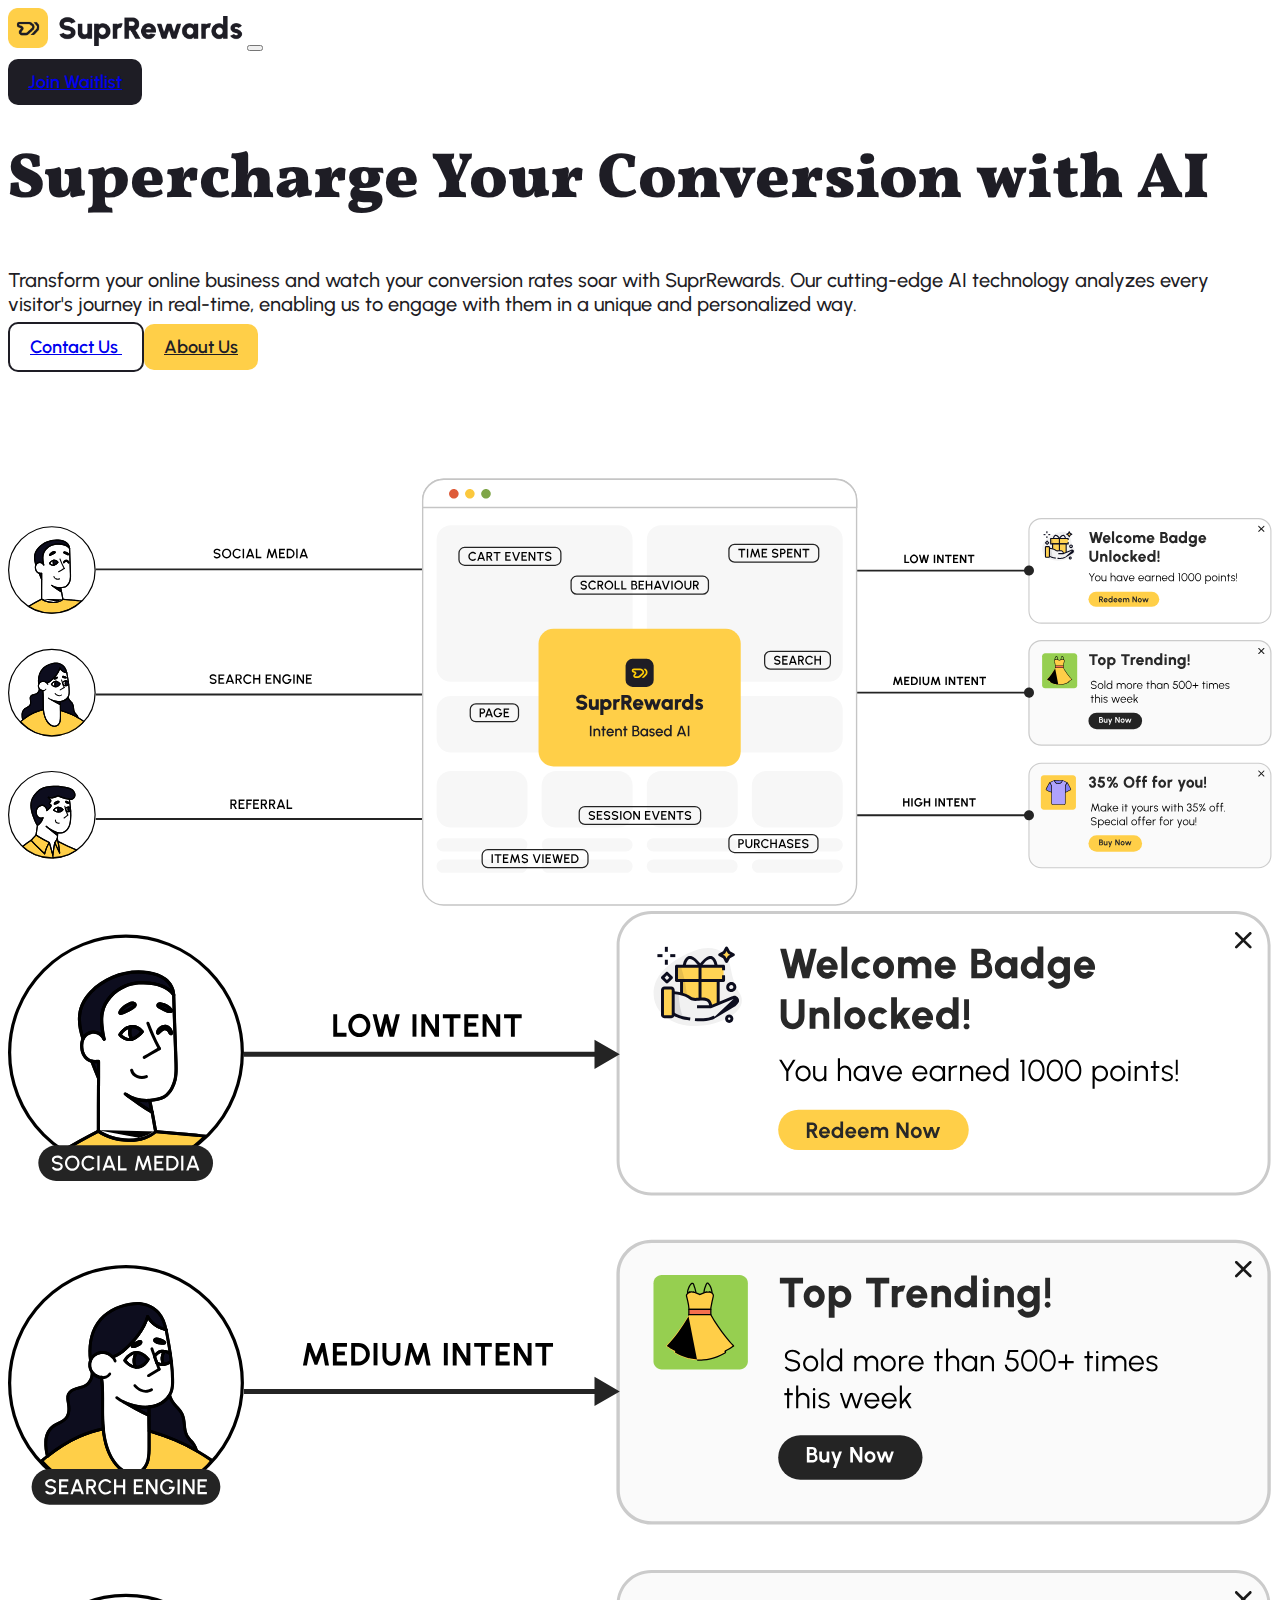
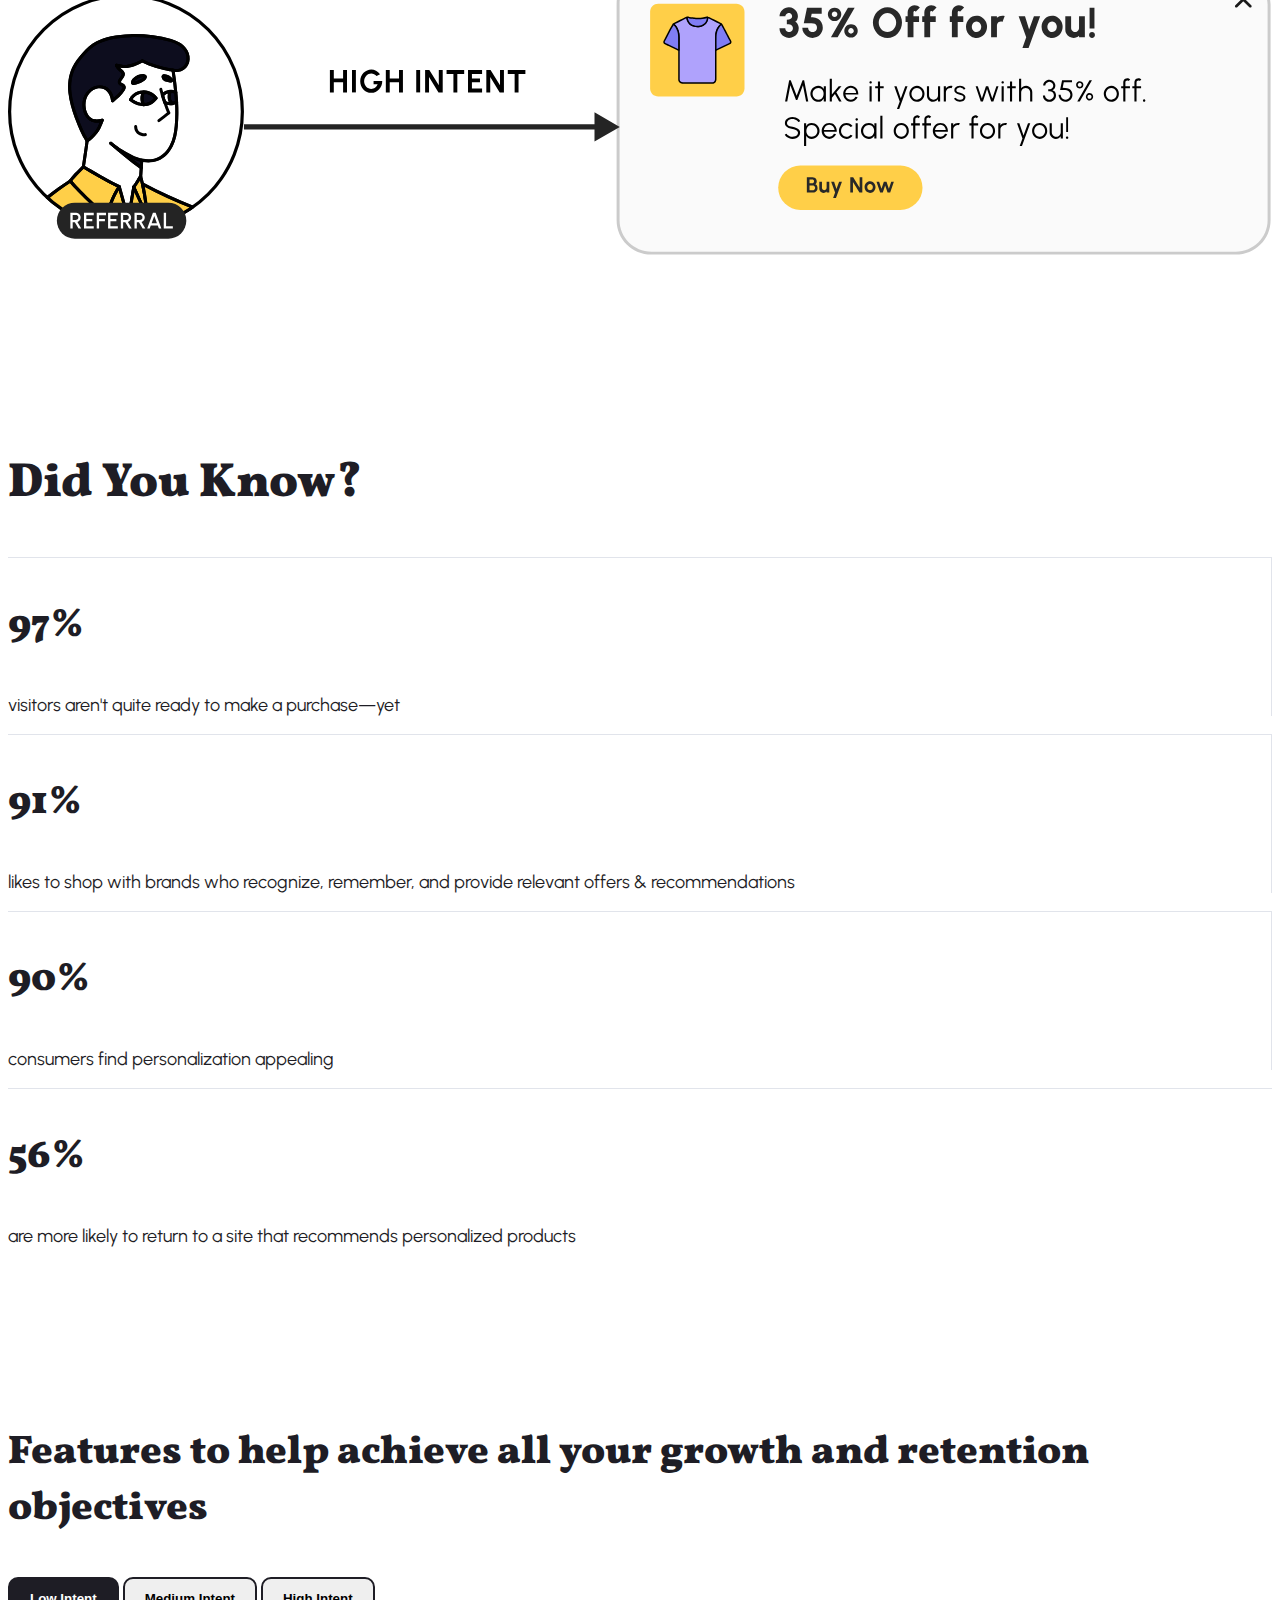
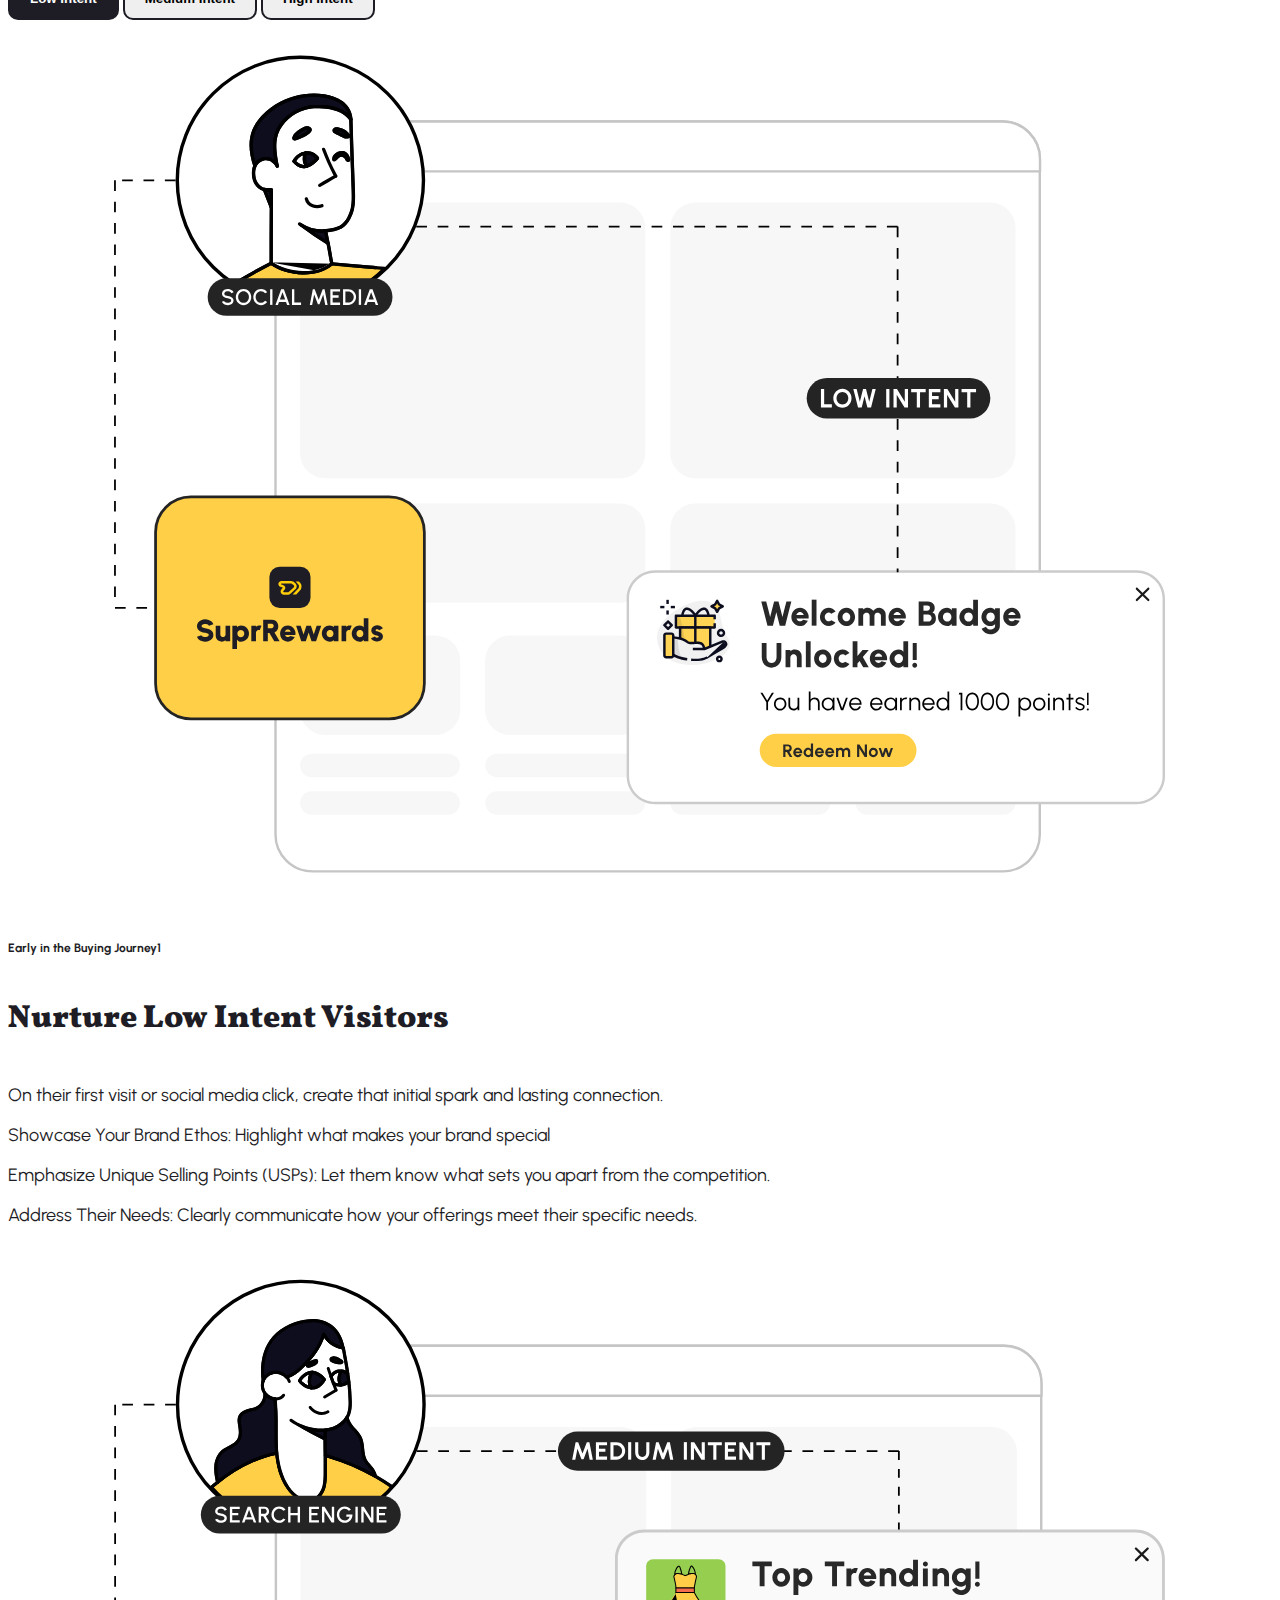
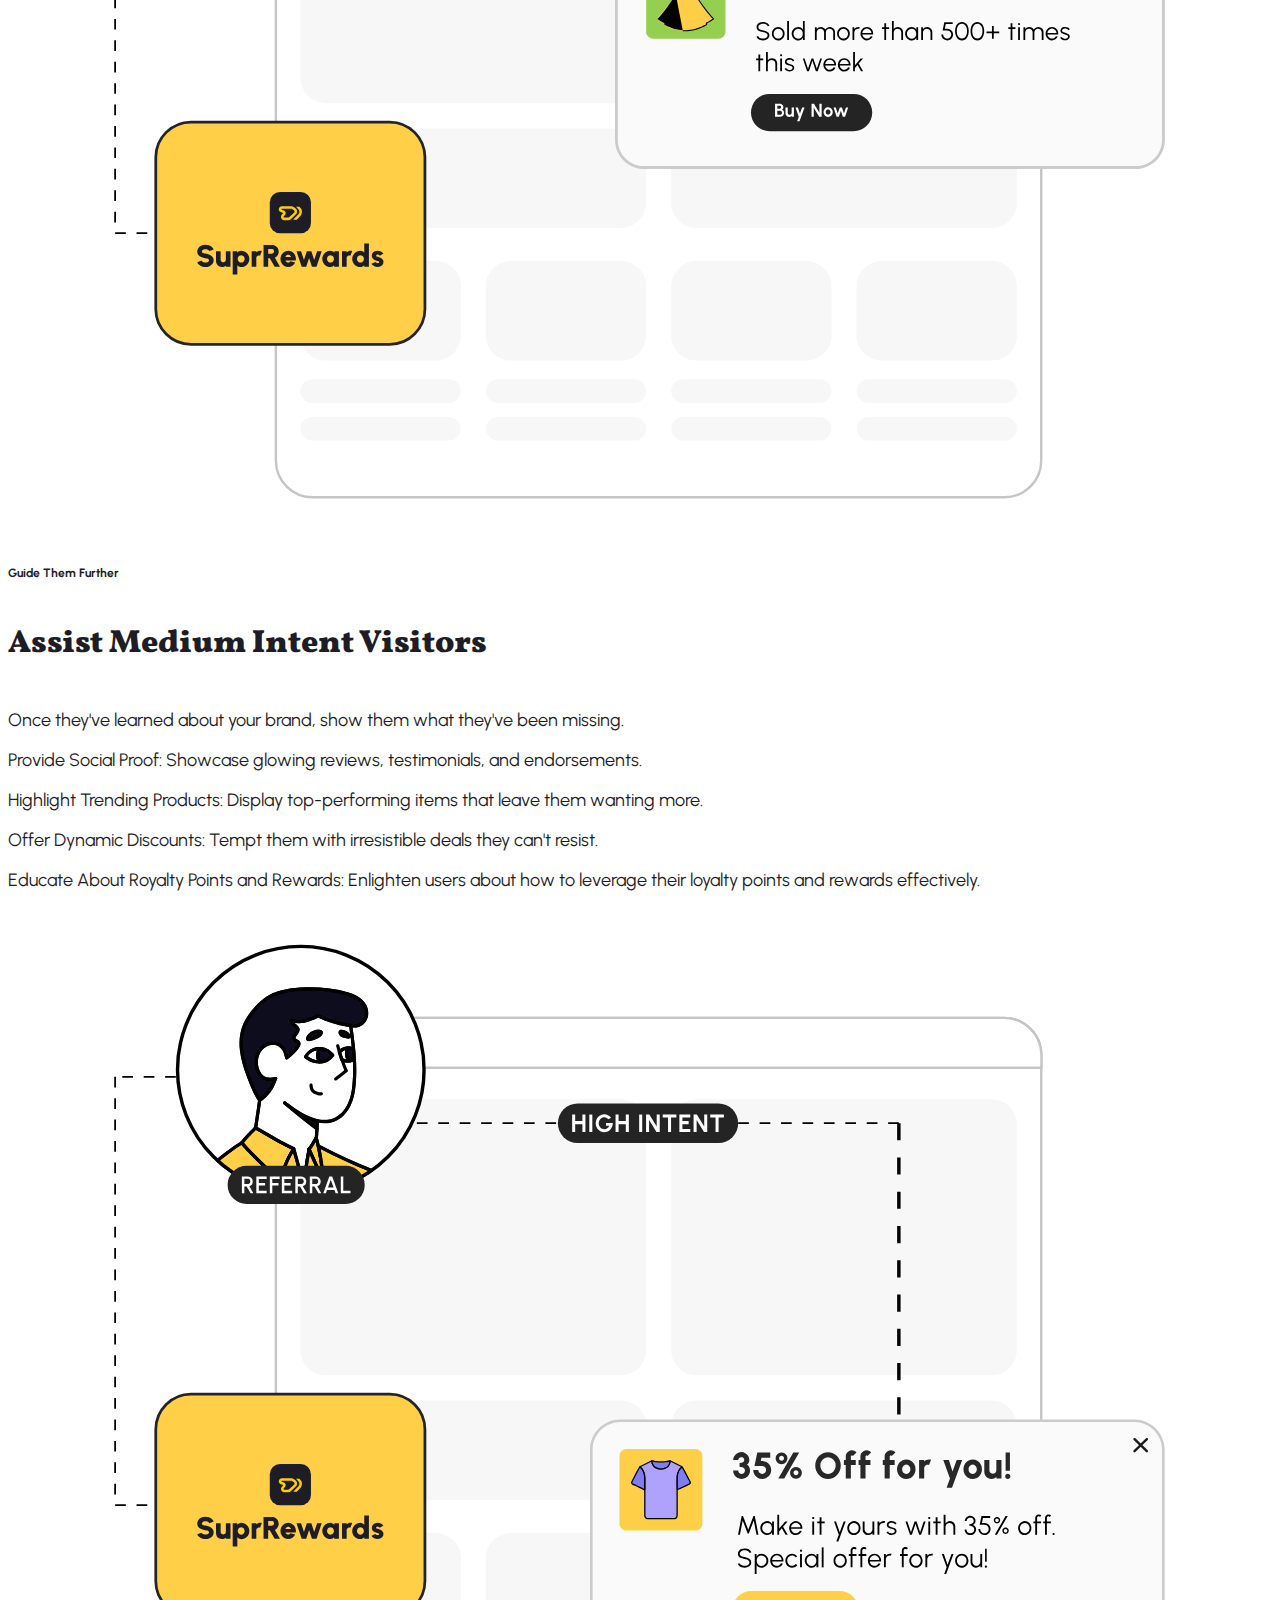
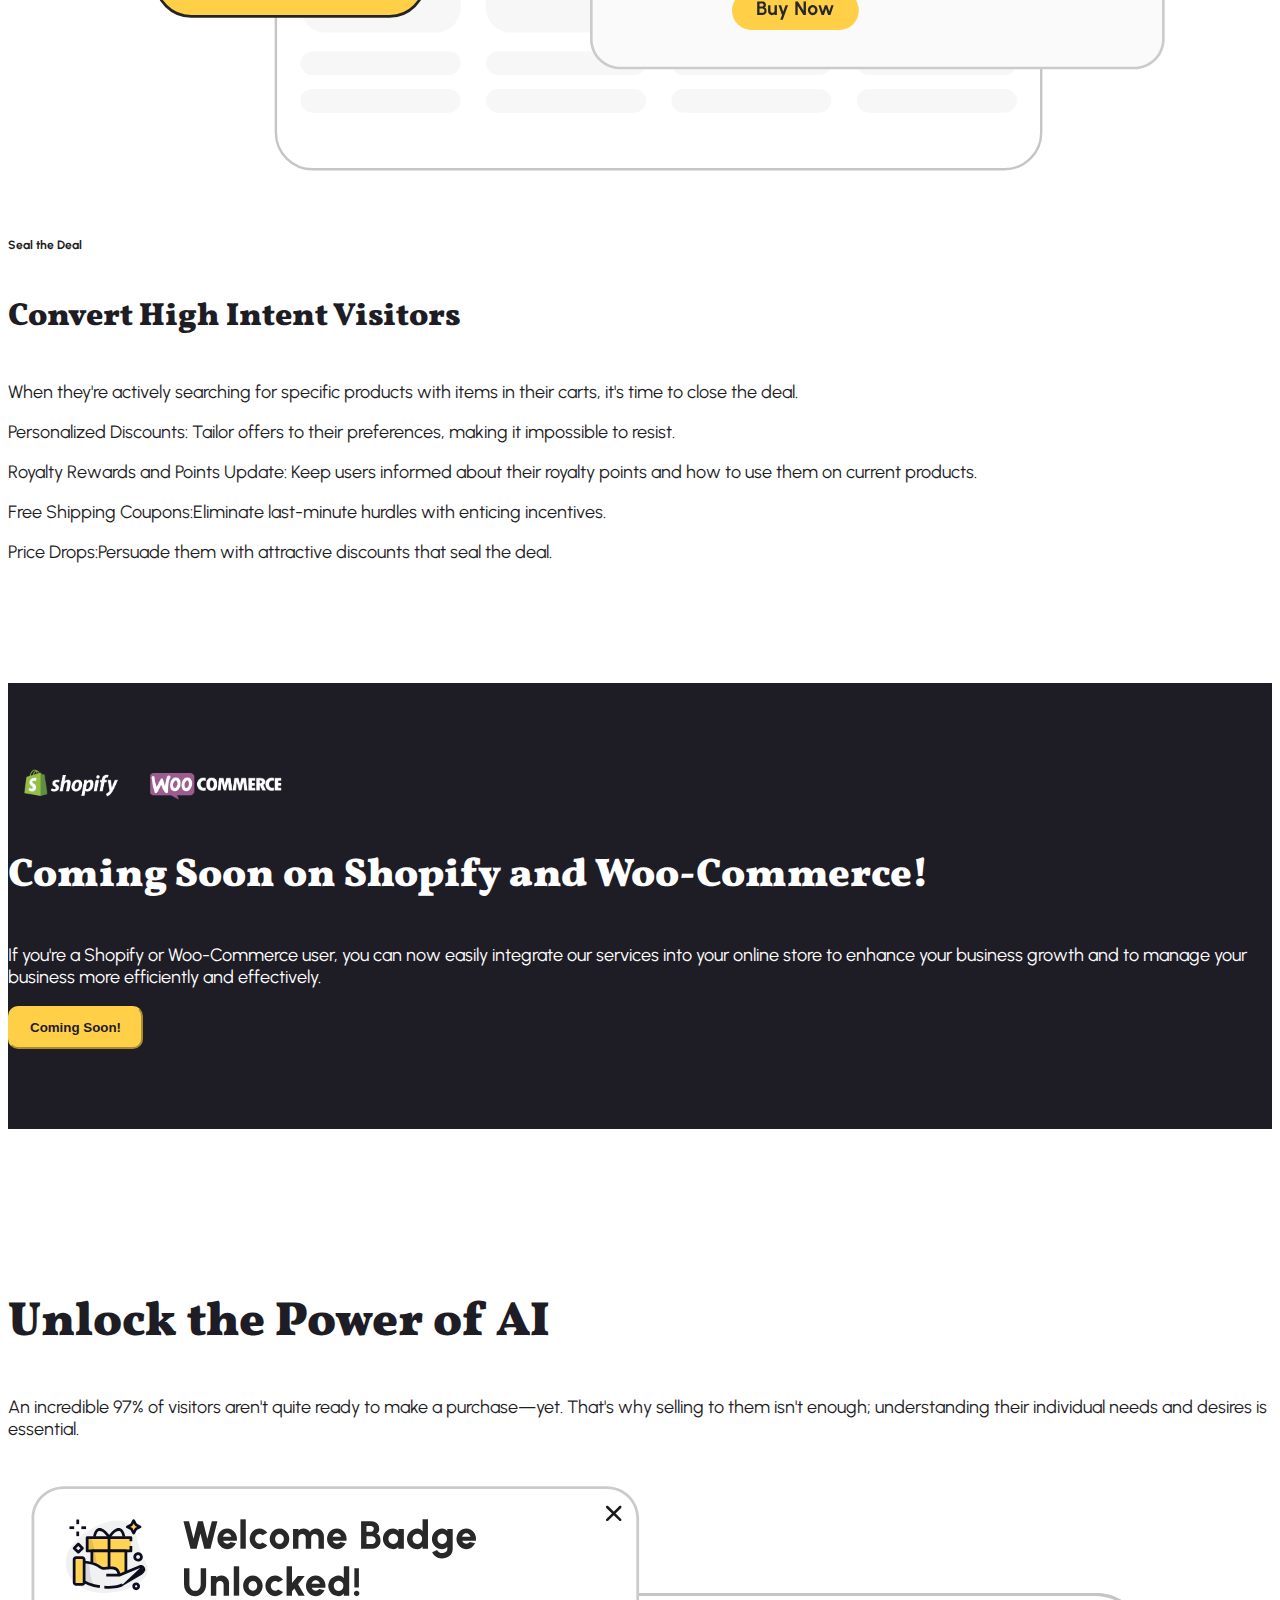
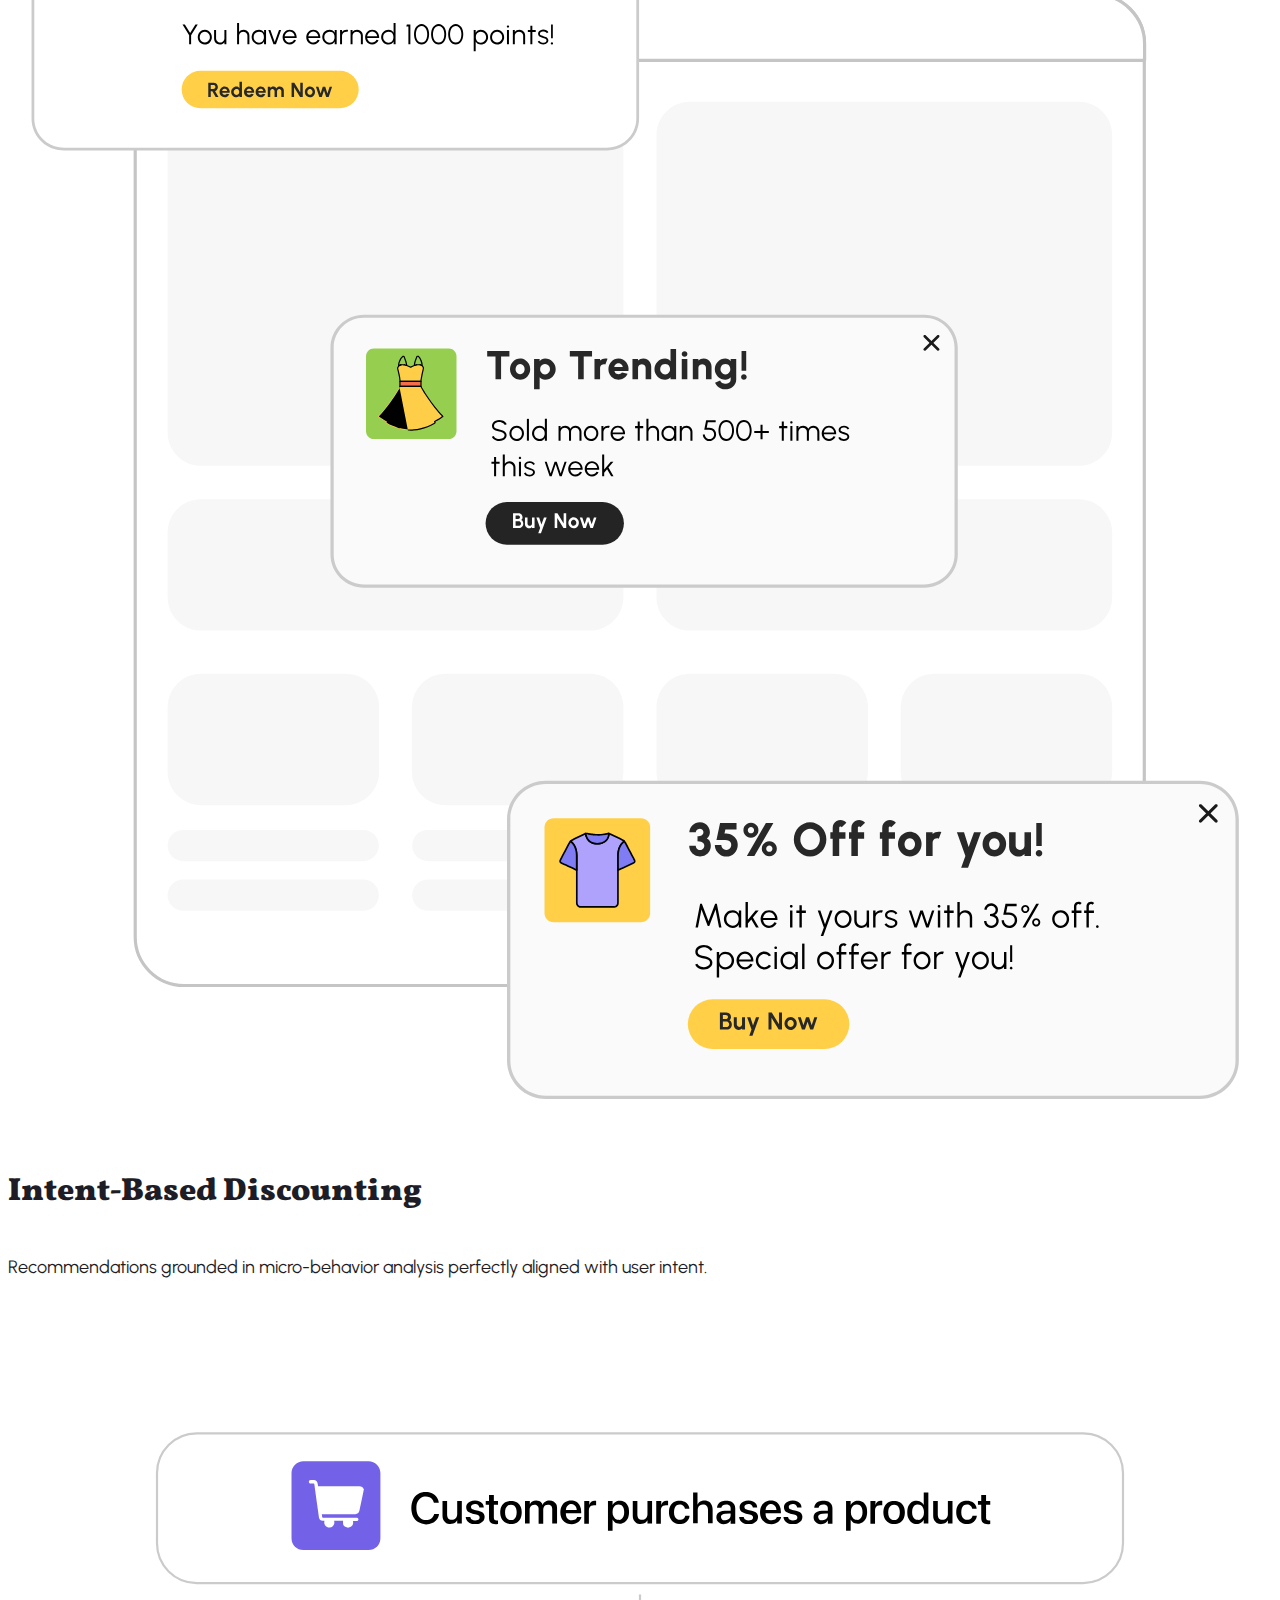
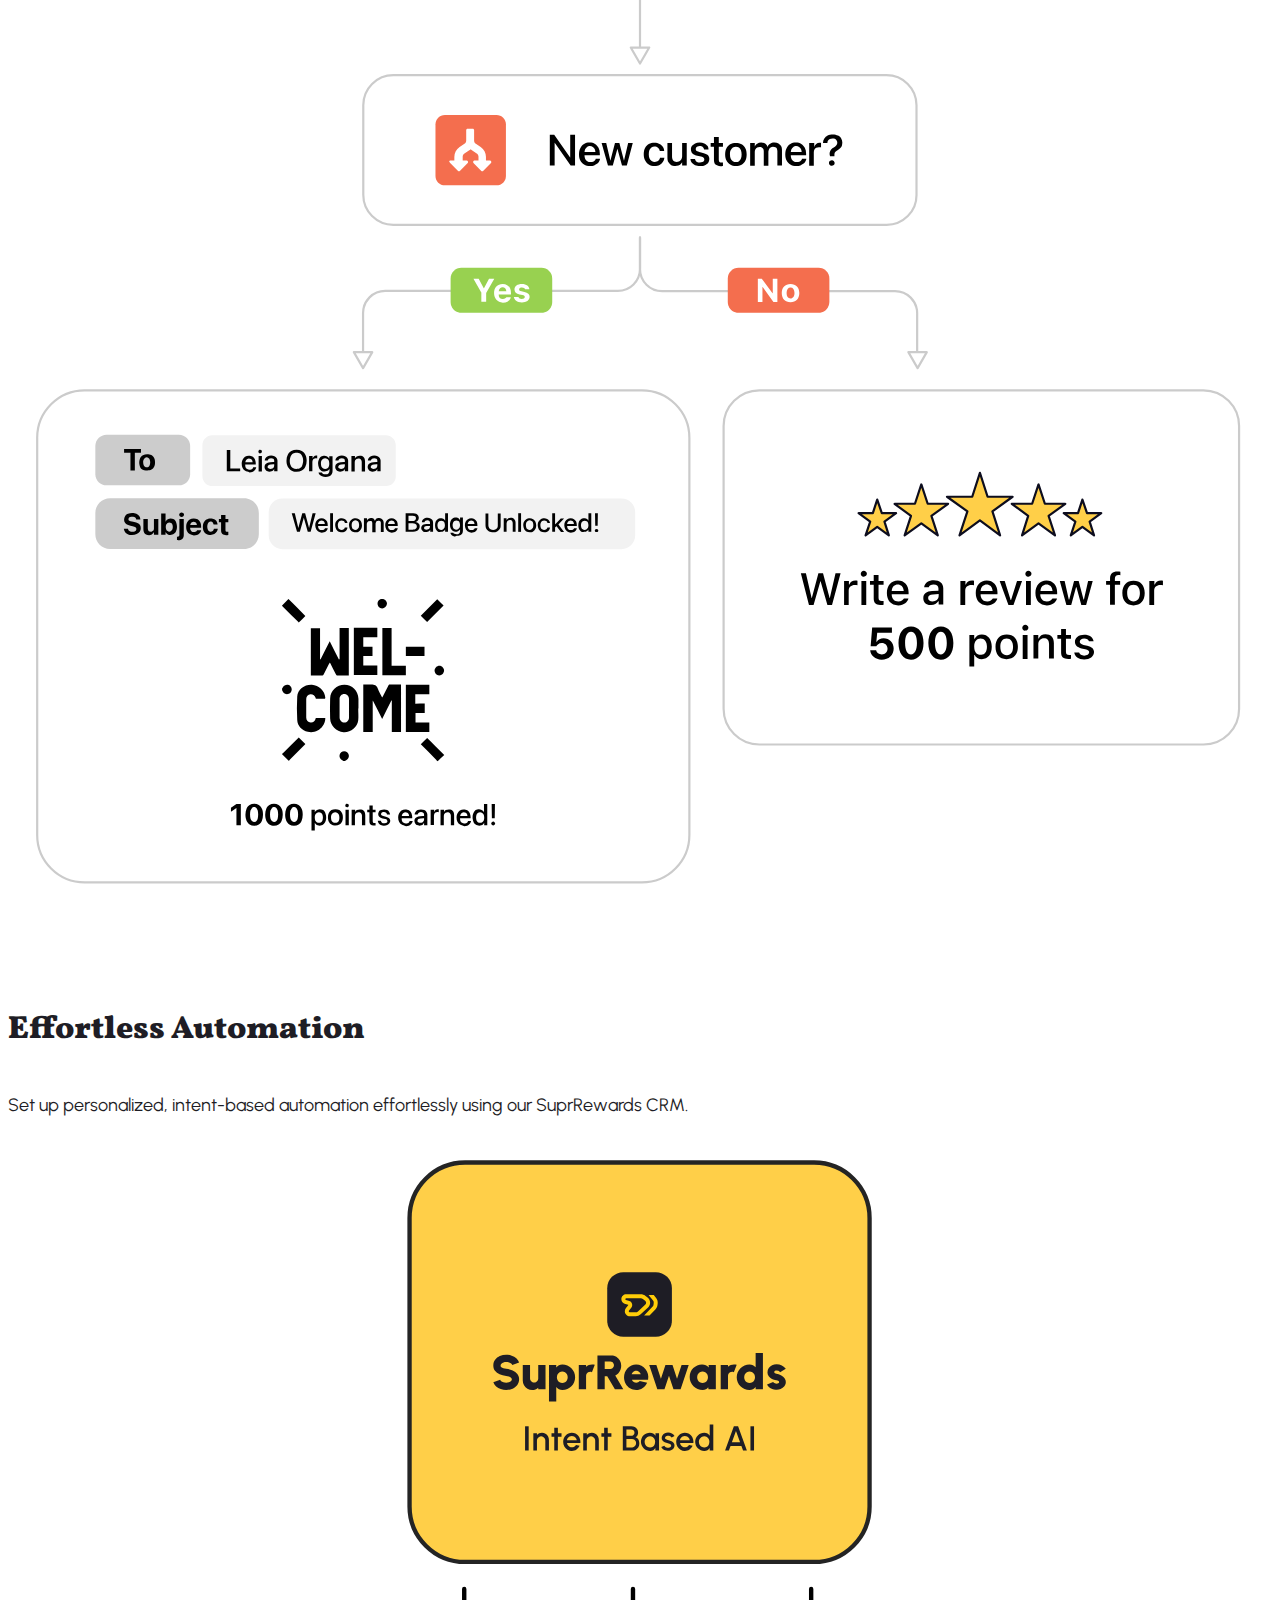
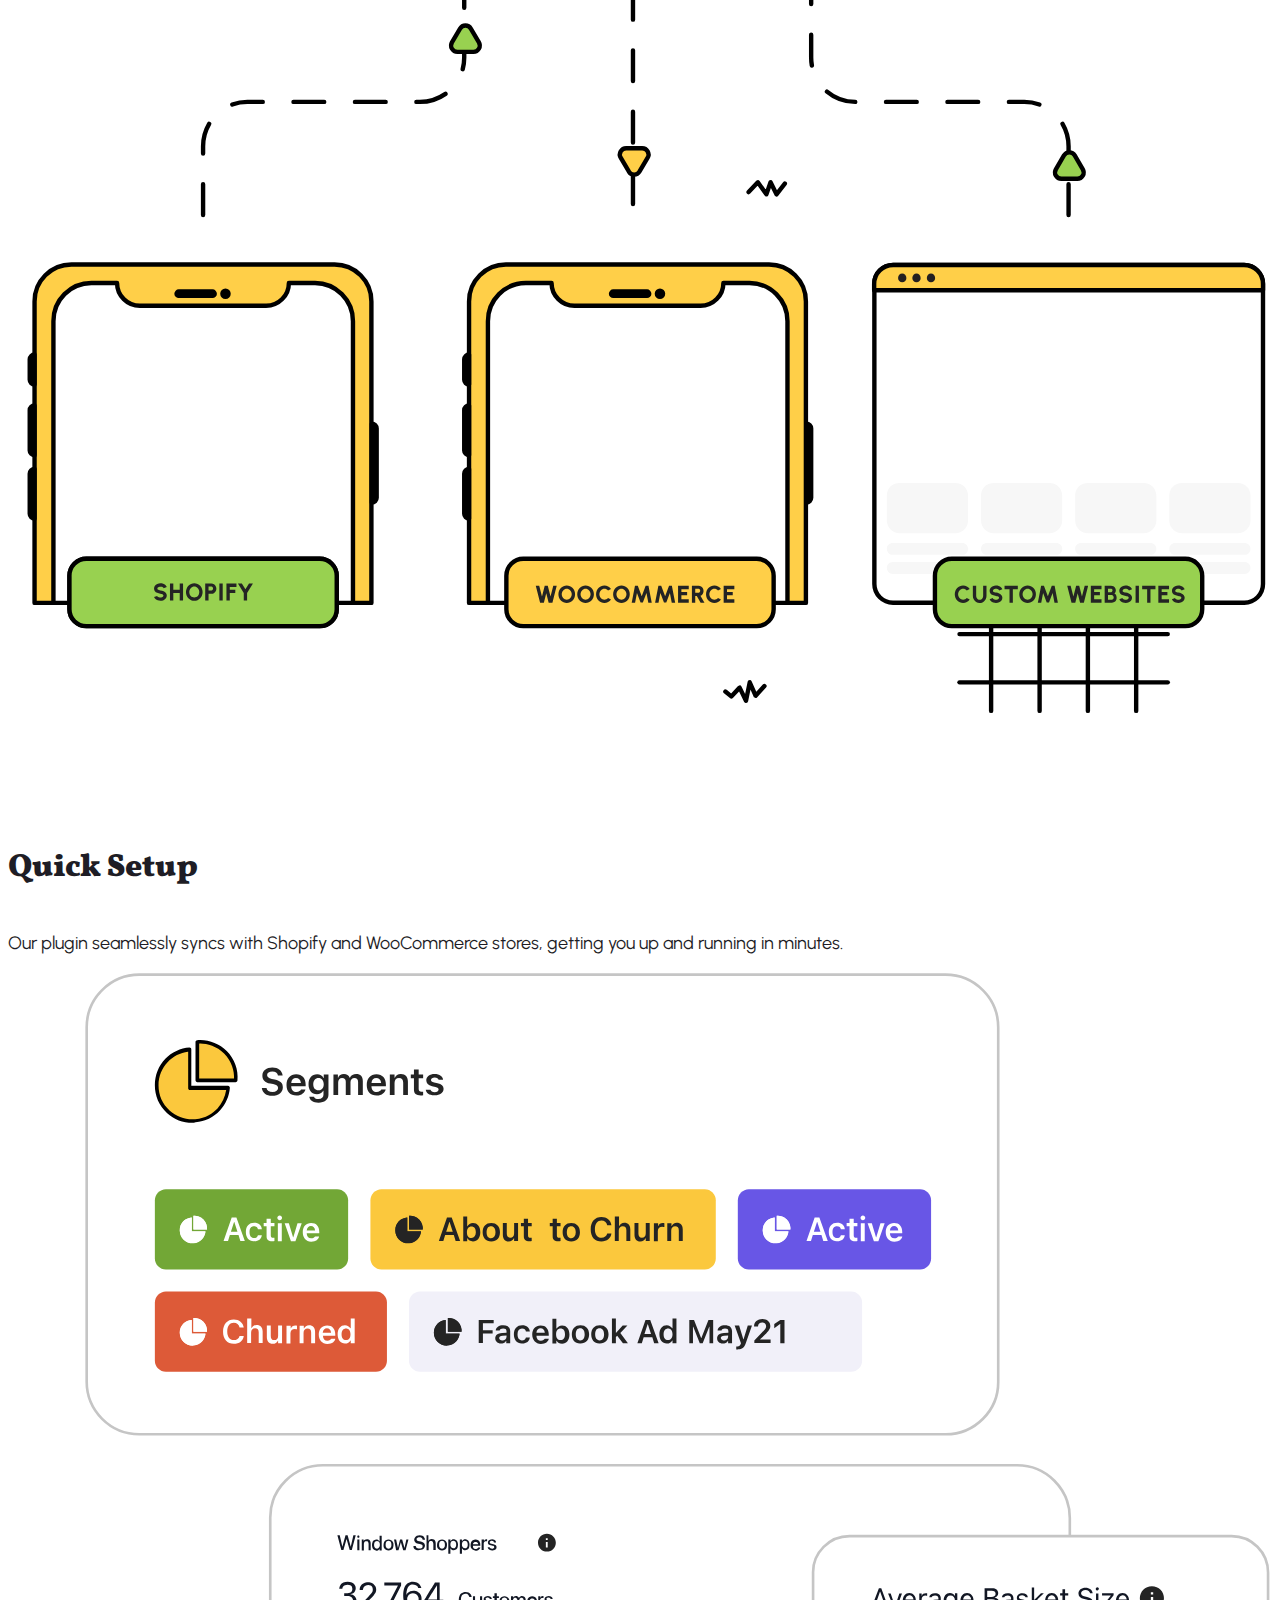
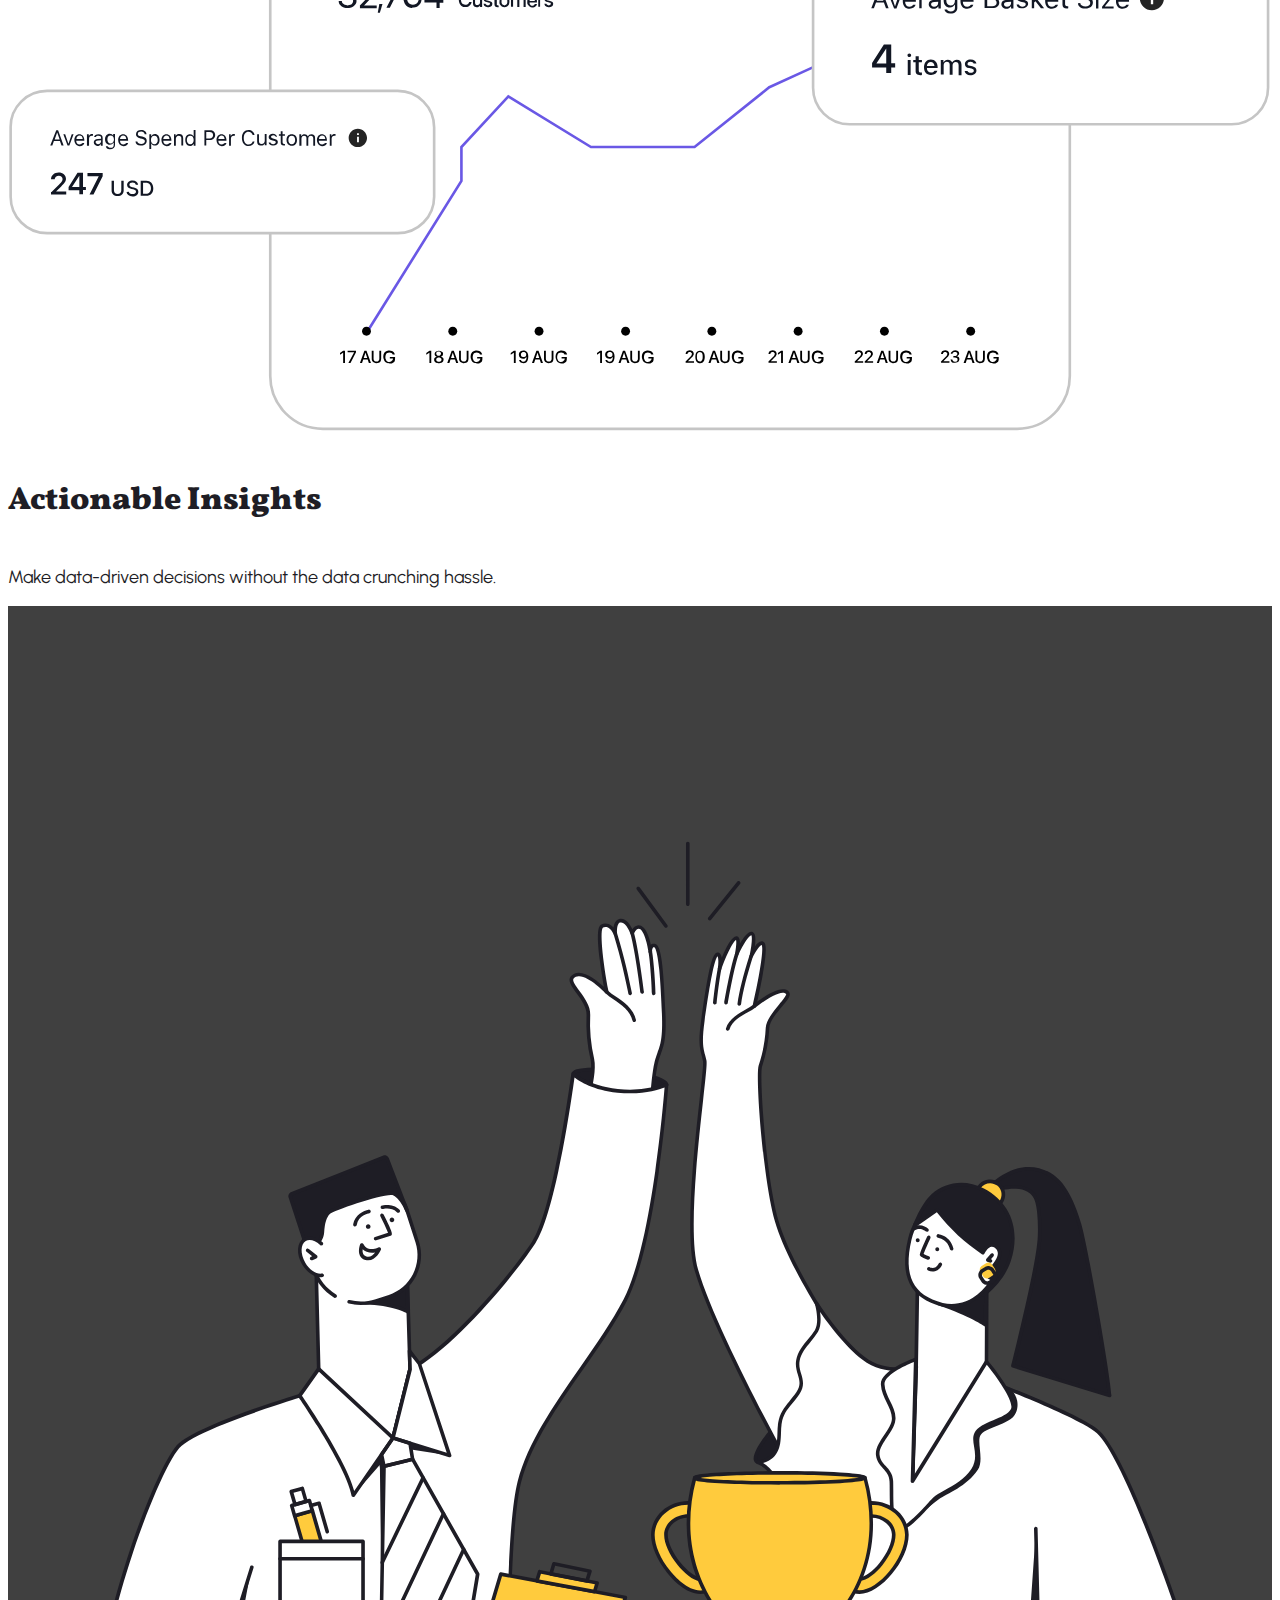
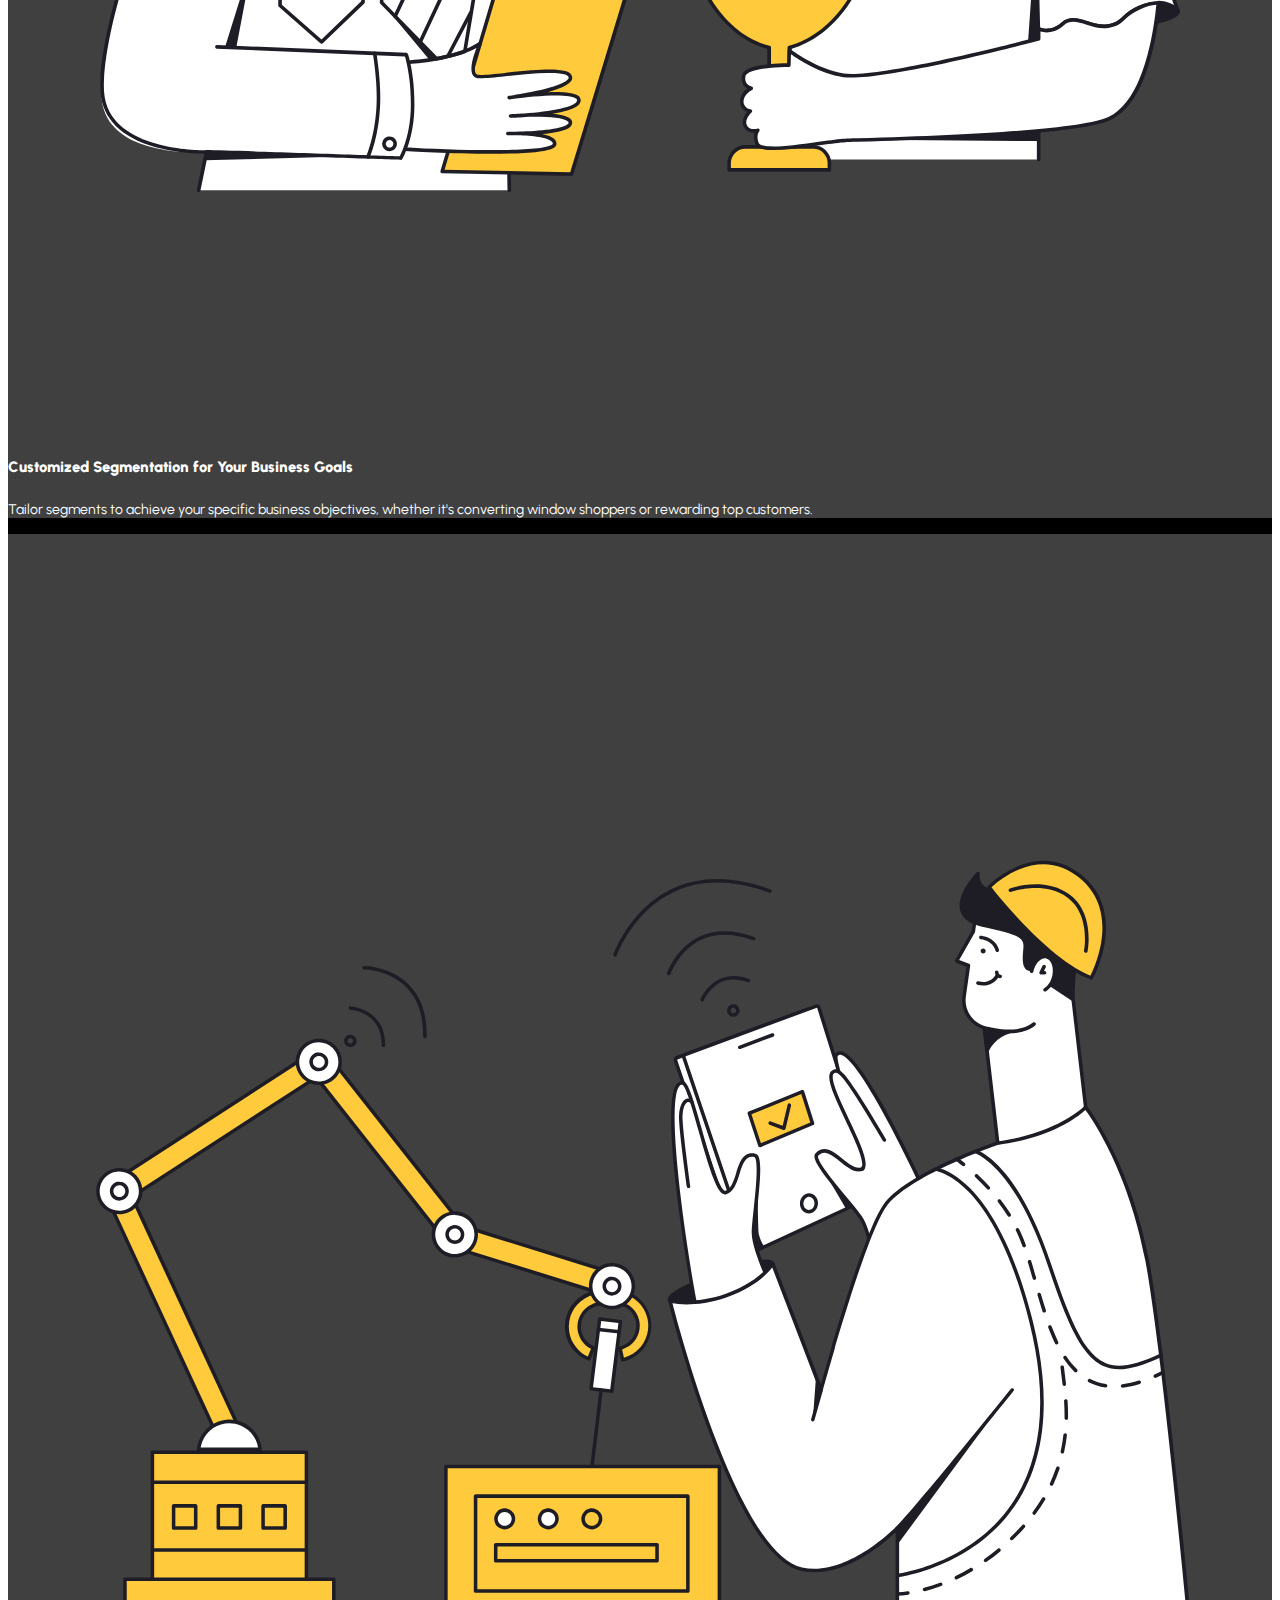
==== commit 5556a4d3: "fixes" ====
--- a/index.html
+++ b/index.html
@@ -1,431 +1,396 @@
 <!DOCTYPE html>
 <html lang="en">
-  <head>
-    <meta charset="utf-8" />
-    <meta name="viewport" content="width=device-width, initial-scale=1" />
-    <title>SuprRewards - Your Trusted Partner in Conversion Optimization</title>
-    <link
-      href="https://cdn.jsdelivr.net/npm/bootstrap@5.3.1/dist/css/bootstrap.min.css"
-      rel="stylesheet"
-      integrity="sha384-4bw+/aepP/YC94hEpVNVgiZdgIC5+VKNBQNGCHeKRQN+PtmoHDEXuppvnDJzQIu9"
-      crossorigin="anonymous"
-    />
-    <link rel="stylesheet" href="style.css" />
-    <link rel="shortcut icon" href="favicon.ico" type="image/x-icon" />
-  </head>
-
-  <body>
-    <nav class="navbar navbar-expand-lg py-4">
-      <div class="container">
-        <a class="navbar-brand" href="#"
-          ><img class="logo-primary" src="/img/logo-primary.png" alt=""
-        /></a>
-        <button
-          class="navbar-toggler"
-          type="button"
-          data-bs-toggle="collapse"
-          data-bs-target="#navbarSupportedContent"
-          aria-controls="navbarSupportedContent"
-          aria-expanded="false"
-          aria-label="Toggle navigation"
-        >
-          <span class="navbar-toggler-icon"></span>
-        </button>
-        <div class="collapse navbar-collapse" id="navbarSupportedContent">
-          <ul class="navbar-nav mx-auto mb-2 mb-lg-0">
-            <li class="nav-item">
-              <a class="nav-link active" aria-current="page" href="/index.html"
-                ><b>Home</b></a
-              >
-            </li>
-            <li class="nav-item mx-md-3">
-              <a class="nav-link active" href="/suprrewards_crm.html">SuprRewards CRM</a>
-            </li>
-            <li class="nav-item">
-              <a class="nav-link active" href="/suprrewards_app.html">SuprRewards App</a>
-            </li>
-          </ul>
-          <button class="btn btn-primary btn-primary-dark" type="submit">
-            Join Waitlist
-          </button>
-        </div>
-      </div>
-    </nav>
-
-    <section style="padding-top: 100px">
-      <div class="container">
-        <div class="row">
-          <div class="col-md-8 offset-md-2 text-center">
-            <h1>Supercharge Your Conversion with AI</h1>
-            <p class="mb-4 p2" style="font-weight: 500">
-              Transform your online business and watch your conversion rates soar with
-              SuprRewards. Our cutting-edge AI technology analyzes every visitor's journey
-              in real-time, enabling us to engage with them in a unique and personalized
-              way.
-            </p>
-            <button
-              class="btn btn-primary-outline btn-primary-outline-dark"
-              type="submit"
-            >
-              Join Waitlist
-            </button>
-            <span class="mx-2"></span>
-            <button class="btn btn-primary btn-primary-light" type="submit">
-              Join Waitlist
-            </button>
-          </div>
-          <div class="col-md-12" style="padding-top: 120px">
-            <img src="/img/hero.svg" alt="" />
-          </div>
-        </div>
-      </div>
-    </section>
-
-    <section style="padding-top: 150px">
-      <div class="container">
-        <div class="row">
-          <div class="col-10 offset-1">
-            <div class="col-md-8 offset-md-2 text-center">
-              <h2>Did You Know?</h2>
-            </div>
-          </div>
-        </div>
-        <div class="row mt-5 text-center">
-          <div class="col-md-3 border-md-top-light border-md-right-light">
-            <h3 class="mt-4">97%</h3>
-            <p>visitors aren't quite ready to make a purchase—yet</p>
-          </div>
-          <div class="col-md-3 border-md-top-light border-md-right-light">
-            <h3 class="mt-4">91%</h3>
+
+<head>
+  <meta charset="utf-8" />
+  <meta name="viewport" content="width=device-width, initial-scale=1" />
+  <title>SuprRewards - Your Trusted Partner in Conversion Optimization</title>
+  <link href="https://cdn.jsdelivr.net/npm/bootstrap@5.3.1/dist/css/bootstrap.min.css" rel="stylesheet"
+    integrity="sha384-4bw+/aepP/YC94hEpVNVgiZdgIC5+VKNBQNGCHeKRQN+PtmoHDEXuppvnDJzQIu9" crossorigin="anonymous" />
+  <link rel="stylesheet" href="style.css" />
+  <link rel="shortcut icon" href="favicon.ico" type="image/x-icon" />
+</head>
+
+<body>
+  <nav class="navbar navbar-expand-lg py-4">
+    <div class="container">
+      <a class="navbar-brand" href="#"><img class="logo-primary" src="./img/logo-primary.png" alt="" /></a>
+      <button class="navbar-toggler" type="button" data-bs-toggle="collapse" data-bs-target="#navbarSupportedContent"
+        aria-controls="navbarSupportedContent" aria-expanded="false" aria-label="Toggle navigation">
+        <span class="navbar-toggler-icon"></span>
+      </button>
+      <div class="collapse navbar-collapse" id="navbarSupportedContent">
+        <ul class="navbar-nav mx-auto mb-2 mb-lg-0">
+          <!-- <li class="nav-item">
+            <a class="nav-link active" aria-current="page" href="./index.html"><b>Home</b></a>
+          </li> -->
+          <!-- <li class="nav-item mx-md-3">
+            <a class="nav-link active" href="./suprrewards_crm.html">CRM</a>
+          </li>
+          <li class="nav-item">
+            <a class="nav-link active" href="./suprrewards_app.html">Marketplace App</a>
+          </li> -->
+        </ul>
+        <a class="btn btn-primary btn-primary-dark" type="submit" href=" https://forms.gle/dwi5xHJC3jhGkjso9" target="_blank">
+          Join Waitlist
+        </a>
+      </div>
+    </div>
+  </nav>
+
+  <section class="mt-md-5 py-5">
+    <div class="container">
+      <div class="row">
+        <div class="col-md-8 col-12 offset-md-2 text-center">
+          <h1>Supercharge Your Conversion with AI</h1>
+          <p class="mb-4 p2" style="font-weight: 500">
+            Transform your online business and watch your conversion rates soar with
+            SuprRewards. Our cutting-edge AI technology analyzes every visitor's journey
+            in real-time, enabling us to engage with them in a unique and personalized
+            way.
+          </p>
+          <a class="btn btn-primary-outline btn-primary-outline-dark" href=" https://forms.gle/dwi5xHJC3jhGkjso9" target="_blank">
+            Contact Us
+          </a>
+          <span class="mx-2"></span>
+          <a class="btn btn-primary btn-primary-light" href="https://idevia.in" target="_blank">
+            About Us
+          </a>
+        </div>
+        <div class="col-md-12" style="padding-top: 120px">
+          <img src="./img/hero.svg" alt="" class="d-none d-md-block"/>
+          <img src="./img/hero-mobile.svg" alt="" class="d-block d-md-none"/>
+        </div>
+      </div>
+    </div>
+  </section>
+
+  <section style="padding-top: 150px">
+    <div class="container">
+      <div class="row">
+        <div class="col-10 offset-1">
+          <div class="col-md-8 col-12 offset-md-2 text-center">
+            <h2>Did You Know?</h2>
+          </div>
+        </div>
+      </div>
+      <div class="row mt-5 text-center">
+        <div class="col-md-3 border-md-top-light border-md-right-light">
+          <h3 class="mt-4">97%</h3>
+          <p>visitors aren't quite ready to make a purchase—yet</p>
+        </div>
+        <div class="col-md-3 border-md-top-light border-md-right-light">
+          <h3 class="mt-4">91%</h3>
+          <p>
+            likes to shop with brands who recognize, remember, and provide relevant
+            offers & recommendations
+          </p>
+        </div>
+        <div class="col-md-3 border-md-top-light border-md-right-light">
+          <h3 class="mt-4">90%</h3>
+          <p>consumers find personalization appealing</p>
+        </div>
+        <div class="col-md-3 border-md-top-light">
+          <h3 class="mt-4">56%</h3>
+          <p>
+            are more likely to return to a site that recommends personalized products
+          </p>
+        </div>
+      </div>
+    </div>
+  </section>
+
+  <section class="sliders mt-5" style="padding-top: 120px;">
+    <div class="container">
+      <div class="row">
+        <div class="col-md-8 col-12 offset-md-2 text-center">
+          <div>
+            <h3>Features to help achieve all your growth and retention objectives</h3>
+            <div class="featuresButton mt-4">
+              <button class="btn btn-primary-outline-dark mb-1 tab-btn active" data-target="1">Low Intent</button>
+              <button class="btn btn-primary-outline-dark mx-2 mb-2 tab-btn" data-target="2">
+                Medium Intent
+              </button>
+              <button class="btn btn-primary-outline-dark mb-2 tab-btn" data-target="3">High Intent</button>
+            </div>
+          </div>
+
+        </div>
+      </div>
+      <div class="featureWithButton text-start">
+        <div class="part1">
+          <div class="row mt-5 align-items-center">
+          <div class="col-lg-6">
+            <img src="./img/low.svg" alt="" />
+          </div>
+          <div class="col-lg-6 mt-4">
+            <h6>Early in the Buying Journey1</h6>
             <p>
-              likes to shop with brands who recognize, remember, and provide relevant
-              offers & recommendations
-            </p>
-          </div>
-          <div class="col-md-3 border-md-top-light border-md-right-light">
-            <h3 class="mt-4">90%</h3>
-            <p>consumers find personalization appealing</p>
-          </div>
-          <div class="col-md-3 border-md-top-light">
-            <h3 class="mt-4">56%</h3>
-            <p>
-              are more likely to return to a site that recommends personalized products
-            </p>
-          </div>
-        </div>
-      </div>
-    </section>
-
-    <section class="sliders mt-5 pt-5">
-      <div class="container">
-        <div class="row">
-          <div class="col-md-8 offset-md-2 text-center">
-            <div>
-              <span>SuprRewards Features</span>
-              <h5>Features to help achieve all your growth and retention objectives</h5>
-              <div class="featuresButton">
-                <button class="btn btn-primary-outline-dark">Get Early Access1</button>
-                <button class="btn btn-primary-outline-dark mx-3">
-                  Get Early Access2
-                </button>
-                <button class="btn btn-primary-outline-dark">Get Early Access3</button>
-              </div>
-            </div>
-
-            <div class="featureWithButton">
-              <div class="part1">
-                <div class="row mt-5">
-                  <div class="col-md-6">
-                    <img src="/img/hero.svg" alt="" />
-                  </div>
-                  <div class="col-md-6">
-                    <h6>Low Intent: Early in the Buying Journey1</h6>
-                    <p>
-                      <span class="fw-semibold">Nurture Low Intent Visitors</span><br />
-                      On their first visit or social media click, create that initial
-                      spark and lasting connection.
-                    </p>
-                    <ul>
-                      <li>
-                        <span class="fw-semibold">Showcase Your Brand Ethos:</span>
-                        Highlight what makes your brand special
-                      </li>
-                      <li>
-                        <span class="fw-semibold"
-                          >Emphasize Unique Selling Points (USPs):</span
-                        >
-                        Let them know what sets you apart from the competition.
-                      </li>
-                      <li>
-                        <span class="fw-semibold">Address Their Needs:</span> Clearly
-                        communicate how your offerings meet their specific needs.
-                      </li>
-                    </ul>
-                  </div>
-                </div>
-              </div>
-              <div class="part2 d-none">
-                <aside>
-                  <img src="" alt="" />
-                </aside>
-                <aside>
-                  <h6>Low Intent: Early in the Buying Journey2</h6>
-                  <p>
-                    <span class="fw-semibold">Nurture Low Intent Visitors</span><br />
-                    On their first visit or social media click, create that initial spark
-                    and lasting connection.
-                  </p>
-                  <ul>
-                    <li>
-                      <span class="fw-semibold">Showcase Your Brand Ethos:</span>
-                      Highlight what makes your brand special
-                    </li>
-                    <li>
-                      <span class="fw-semibold"
-                        >Emphasize Unique Selling Points (USPs):</span
-                      >
-                      Let them know what sets you apart from the competition.
-                    </li>
-                    <li>
-                      <span class="fw-semibold">Address Their Needs:</span> Clearly
-                      communicate how your offerings meet their specific needs.
-                    </li>
-                  </ul>
-                </aside>
-              </div>
-              <div class="part3 d-none">
-                <aside>
-                  <img src="" alt="" />
-                </aside>
-                <aside>
-                  <h6>Low Intent: Early in the Buying Journey3</h6>
-                  <p>
-                    <span class="fw-semibold">Nurture Low Intent Visitors</span><br />
-                    On their first visit or social media click, create that initial spark
-                    and lasting connection.
-                  </p>
-                  <ul>
-                    <li>
-                      <span class="fw-semibold">Showcase Your Brand Ethos:</span>
-                      Highlight what makes your brand special
-                    </li>
-                    <li>
-                      <span class="fw-semibold"
-                        >Emphasize Unique Selling Points (USPs):</span
-                      >
-                      Let them know what sets you apart from the competition.
-                    </li>
-                    <li>
-                      <span class="fw-semibold">Address Their Needs:</span> Clearly
-                      communicate how your offerings meet their specific needs.
-                    </li>
-                  </ul>
-                </aside>
-              </div>
-            </div>
-          </div>
-        </div>
-      </div>
-    </section>
-
-    <section
-      style="
+              <h4>Nurture Low Intent Visitors</h4>
+              On their first visit or social media click, create that initial
+              spark and lasting connection.
+            </p>
+            
+              <p>
+                <span class="fw-semibold">Showcase Your Brand Ethos:</span>
+                Highlight what makes your brand special
+              </p>
+              <p>
+                <span class="fw-semibold">Emphasize Unique Selling Points (USPs):</span>
+                Let them know what sets you apart from the competition.
+              </p>
+              <p>
+                <span class="fw-semibold">Address Their Needs:</span> Clearly
+                communicate how your offerings meet their specific needs.
+              </p>
+            
+          </div>
+          </div>
+        </div>
+        <div class="part2 d-none">
+          <div class="row mt-5 align-items-center">
+            <div class="col-lg-6">
+              <img src="./img/medium.svg" alt="" />
+            </div>
+            <div class="col-lg-6 mt-4">
+              <h6>Guide Them Further</h6>
+              <p>
+                <h4>Assist Medium Intent Visitors</h4>
+                Once they've learned about your brand, show them what they've been missing.
+              </p>
+              
+                <p>
+                  <span class="fw-semibold">Provide Social Proof:</span>
+                  Showcase glowing reviews, testimonials, and endorsements.
+                </p>
+                <p>
+                  <span class="fw-semibold">Highlight Trending Products:</span>
+                  Display top-performing items that leave them wanting more.
+                </p>
+                <p>
+                  <span class="fw-semibold">Offer Dynamic Discounts:</span> Tempt them with irresistible deals they
+                  can't resist.
+                </p>
+                <p>
+                  <span class="fw-semibold">Educate About Royalty Points and Rewards:</span> Enlighten users about how
+                  to leverage their loyalty points and rewards effectively.
+                </p>
+              
+            </div>
+          </div>
+        </div>
+        <div class="part3 d-none">
+          <div class="row mt-5 align-items-center">
+            <div class="col-lg-6">
+              <img src="./img/high.svg" alt="" />
+            </div>
+            <div class="col-lg-6 mt-4">
+              <h6>Seal the Deal</h6>
+              <p>
+                <h4>Convert High Intent Visitors</h4>
+                When they're actively searching for specific products with items in their carts, it's time to close
+                the deal.
+              </p>
+              
+                <p>
+                  <span class="fw-semibold">Personalized Discounts:</span>
+                  Tailor offers to their preferences, making it impossible to resist.
+                </p>
+                <p>
+                  <span class="fw-semibold">
+                    Royalty Rewards and Points Update:
+                  </span>
+                  Keep users informed about their royalty points and how to use them on current products.
+                </p>
+                <p>
+                  <span class="fw-semibold">Free Shipping Coupons:</span>Eliminate last-minute hurdles with enticing
+                  incentives.
+                </p>
+                <p>
+                  <span class="fw-semibold">Price Drops:</span>Persuade them with attractive discounts that seal the deal.
+                </p>
+             
+            </div>
+          </div>
+        </div>
+      </div>
+
+    </div>
+  </section>
+
+  <section style="
         padding-top: 80px;
         padding-bottom: 80px;
         margin-top: 120px;
         background-color: #1e1d25;
-      "
-    >
-      <div class="container">
-        <div class="row">
-          <div class="col-md-10 offset-md-1 text-center">
-            <img
-              class="mb-4"
-              style="max-height: 40px; width: auto"
-              src="/img/shopify.png"
-              alt=""
-            />
-            <h3 style="color: #fff">Coming Soon on Shopify and Woo-Commerce!</h3>
-            <p class="mb-4" style="color: #fff">
-              If you're a Shopify or Woo-Commerce user, you can now easily integrate our
-              services into your online store to enhance your business growth and to
-              manage your business more efficiently and effectively.
-            </p>
-            <button class="btn btn-primary btn-primary-light" type="submit">
-              Join Waitlist
-            </button>
-          </div>
-        </div>
-      </div>
-    </section>
-
-    <section style="padding-top: 120px">
-      <div class="container">
-        <div class="row">
-          <div class="col-md-8 offset-md-2 text-center">
-            <h2>Unlock the Power of AI</h2>
-            <p>
-              An incredible 97% of visitors aren't quite ready to make a purchase—yet.
-              That's why selling to them isn't enough; understanding their individual
-              needs and desires is essential.
-            </p>
-          </div>
-        </div>
-
-        <div class="row align-items-center mt-5">
-          <div class="col-md-5 offset-md-1">
-            <img src="/img/intent-based.svg" alt="" />
-          </div>
-          <div class="col-md-5 mt-5 mt-md-0 offset-md-1">
-            <h4>Intent-Based Discounting</h4>
-            <p>
-              Recommendations grounded in micro-behavior analysis perfectly aligned with
-              user intent.
-            </p>
-          </div>
-        </div>
-
-        <div class="row align-items-center mt-5">
-          <div class="col-md-5 offset-md-1 mt-5 mt-md-0 order-2">
-            <img src="/img/automation.svg" alt="" />
-          </div>
-          <div class="col-md-5 offset-md-1 order-1">
-            <h4>Effortless Automation</h4>
-            <p>
-              Set up personalized, intent-based automation effortlessly using our
-              SuprRewards CRM.
-            </p>
-          </div>
-        </div>
-
-        <div class="row align-items-center mt-5">
-          <div class="col-md-5 mt-5 mt-md-0 offset-md-1">
-            <img src="/img/plugin.svg" alt="" />
-          </div>
-          <div class="col-md-5 mt-md-0 offset-md-1">
-            <h4>Quick Setup</h4>
-            <p>
-              Our plugin seamlessly syncs with Shopify and WooCommerce stores, getting you
-              up and running in minutes.
-            </p>
-          </div>
-        </div>
-
-        <div class="row align-items-center mt-5">
-          <div class="col-md-5 mt-5 mt-md-0 offset-md-1 order-2">
-            <img src="/img/data-insights.svg" alt="" />
-          </div>
-          <div class="col-md-5 offset-md-1 order-1 mt-5 mt-md-0">
-            <h4>Actionable Insights</h4>
-            <p>Make data-driven decisions without the data crunching hassle.</p>
-          </div>
-        </div>
-      </div>
-    </section>
-
-    <section class="my-5 pt-5 section-cta">
-      <div class="container">
-        <div class="row">
-          <div class="col-md-6 col-lg-3">
-            <div class="card-cta p-3 text-center text-white rounded-4">
-              <img
-                src="https://placehold.co/400x450"
-                alt="Connect"
-                class="overflow-hidden rounded-4 mb-4"
-              />
-              <h4 class="fw-bold small">Retain</h4>
-              <p class="small">
-                Lorem ipsum dolor sit amet, consectetur adipisicing elit. Esse quae illum
-                explicabo aliquam deserunt laboriosam?
-              </p>
-            </div>
-          </div>
-          <div class="col-md-6 col-lg-3">
-            <div class="card-cta p-3 text-center text-white rounded-4">
-              <img
-                src="https://placehold.co/400x450"
-                alt="Connect"
-                class="overflow-hidden rounded-4 mb-4"
-              />
-              <h4 class="fw-bold small">Retain</h4>
-              <p class="small">
-                Lorem ipsum dolor sit amet, consectetur adipisicing elit. Esse quae illum
-                explicabo aliquam deserunt laboriosam?
-              </p>
-            </div>
-          </div>
-          <div class="col-md-6 col-lg-3">
-            <div class="card-cta p-3 text-center text-white rounded-4">
-              <img
-                src="https://placehold.co/400x450"
-                alt="Connect"
-                class="overflow-hidden rounded-4 mb-4"
-              />
-              <h4 class="fw-bold small">Retain</h4>
-              <p class="small">
-                Lorem ipsum dolor sit amet, consectetur adipisicing elit. Esse quae illum
-                explicabo aliquam deserunt laboriosam?
-              </p>
-            </div>
-          </div>
-          <div class="col-md-6 col-lg-3">
-            <div class="card-cta p-3 text-center text-white rounded-4">
-              <img
-                src="https://placehold.co/400x450"
-                alt="Connect"
-                class="overflow-hidden rounded-4 mb-4"
-              />
-              <h4 class="fw-bold small">Retain</h4>
-              <p class="small">
-                Lorem ipsum dolor sit amet, consectetur adipisicing elit. Esse quae illum
-                explicabo aliquam deserunt laboriosam?
-              </p>
-            </div>
-          </div>
-
-          <div class="col-md-8 offset-md-2">
-            <div class="cta-area text-center text-black p-5 rounded-4">
-              <h2 class="fw-black fs-1">Want to know more? Let's talk.</h2>
-              <p>Cool collaborations start with just-as-cool conversations.</p>
-              <button class="btn btn-primary-dark text-white">Book a Call</button>
-            </div>
-          </div>
-        </div>
-      </div>
-    </section>
-
-    <section class="after-cta">
-      <div class="container">
-        <div class="row">
-          <div class="col-md-8 offset-md-2 text-center">
-            <h2>Keep your customers engaged, valued, and happy</h2>
-            <p>
-              SuprRewards offers rewards and loyalty programs that are designed to help
-              businesses not only acquire new customers but also retain existing ones. Our
-              platform is dedicated to enhancing customer engagement and driving business
-              growth through AI-driven strategies and loyalty initiatives.
-            </p>
-          </div>
-        </div>
-      </div>
-    </section>
-
-    <footer class="border-top-dark mt-5">
-      <div class="container pt-4 pb-2">
-        <div class="row">
-          <div class="col-md-12 d-flex flex-column flex-sm-row justify-content-between">
-            <p style="font-size: 16px">© 2023 <b>SuprRewards.</b> All rights reserved.</p>
-            <p style="font-size: 16px">A Product by <b>iDevia</b></p>
-          </div>
-        </div>
-      </div>
-    </footer>
-
-    <script
-      src="https://cdn.jsdelivr.net/npm/bootstrap@5.3.1/dist/js/bootstrap.bundle.min.js"
-      integrity="sha384-HwwvtgBNo3bZJJLYd8oVXjrBZt8cqVSpeBNS5n7C8IVInixGAoxmnlMuBnhbgrkm"
-      crossorigin="anonymous"
-    ></script>
-    <script src="./app.js"></script>
-  </body>
-</html>
+      ">
+    <div class="container">
+      <div class="row">
+        <div class="col-md-10 offset-md-1 text-center">
+          <img class="mb-4" style="max-height: 40px; width: auto" src="./img/shopify.png" alt="" />
+          <h3 style="color: #fff">Coming Soon on Shopify and Woo-Commerce!</h3>
+          <p class="mb-4" style="color: #fff">
+            If you're a Shopify or Woo-Commerce user, you can now easily integrate our
+            services into your online store to enhance your business growth and to
+            manage your business more efficiently and effectively.
+          </p>
+          <button class="btn btn-primary btn-primary-light" type="submit">
+            Coming Soon!
+          </button>
+        </div>
+      </div>
+    </div>
+  </section>
+
+  <section style="padding-top: 120px">
+    <div class="container">
+      <div class="row">
+        <div class="col-md-8 col-12 offset-md-2 text-center">
+          <h2>Unlock the Power of AI</h2>
+          <p>
+            An incredible 97% of visitors aren't quite ready to make a purchase—yet.
+            That's why selling to them isn't enough; understanding their individual
+            needs and desires is essential.
+          </p>
+        </div>
+      </div>
+
+      <div class="row align-items-center mt-5">
+        <div class="col-md-5 offset-md-1">
+          <img src="./img/intent-based.svg" alt="" />
+        </div>
+        <div class="col-md-5 mt-5 mt-md-0 offset-md-1">
+          <h4>Intent-Based Discounting</h4>
+          <p>
+            Recommendations grounded in micro-behavior analysis perfectly aligned with
+            user intent.
+          </p>
+        </div>
+      </div>
+
+      <div class="row align-items-center mt-5">
+        <div class="col-md-5 offset-md-1 mt-5 mt-md-0 order-md-2">
+          <img src="./img/automation.svg" alt="" />
+        </div>
+        <div class="col-md-5 offset-md-1 order-md-1">
+          <h4>Effortless Automation</h4>
+          <p>
+            Set up personalized, intent-based automation effortlessly using our
+            SuprRewards CRM.
+          </p>
+        </div>
+      </div>
+
+      <div class="row align-items-center mt-5">
+        <div class="col-md-5 mt-5 mt-md-0 offset-md-1">
+          <img src="./img/plugin.svg" alt="" />
+        </div>
+        <div class="col-md-5 mt-md-0 offset-md-1">
+          <h4>Quick Setup</h4>
+          <p>
+            Our plugin seamlessly syncs with Shopify and WooCommerce stores, getting you
+            up and running in minutes.
+          </p>
+        </div>
+      </div>
+
+      <div class="row align-items-center mt-5">
+        <div class="col-md-5 mt-5 mt-md-0 offset-md-1 order-md-2">
+          <img src="./img/data-insights.svg" alt="" />
+        </div>
+        <div class="col-md-5 offset-md-1 order-md-1 mt-5 mt-md-0">
+          <h4>Actionable Insights</h4>
+          <p>Make data-driven decisions without the data crunching hassle.</p>
+        </div>
+      </div>
+    </div>
+  </section>
+
+  <section class="my-5 pt-5 section-cta">
+    <div class="container">
+      <div class="row">
+        <div class="col-md-6 col-lg-3">
+          <div class="card-cta p-3 text-center text-white rounded-4">
+            <img src="./img/goal.svg" alt="Connect" class="overflow-hidden rounded-4" />
+            <h5><b>Customized Segmentation for Your Business Goals</b></h5>
+            <p class="small">
+              Tailor segments to achieve your specific business objectives, whether it's converting window shoppers or rewarding top
+              customers.
+            </p>
+          </div>
+        </div>
+        <div class="col-md-6 col-lg-3">
+          <div class="card-cta p-3 text-center text-white rounded-4">
+            <img src="./img/integration.svg" alt="Connect" class="overflow-hidden rounded-4" />
+            <h5><b>Seamless Integration for Personalized Customer Experiences</b></h5>
+            <p class="small">
+            Harmonize your segments and craft highly personalized experiences that resonate uniquely with
+            each customer.
+            </p>
+          </div>
+        </div>
+        <div class="col-md-6 col-lg-3">
+          <div class="card-cta p-3 text-center text-white rounded-4">
+            <img src="./img/retention.svg" alt="Connect" class="overflow-hidden rounded-4" />
+            <h5><b>Recognition and Retention of Valuable Customers</b></h5>
+            <p class="small">
+              Identify and nurture your most valuable customers by offering them exclusive rewards, enhancing brand loyalty, and
+              unlocking their full potential.
+            </p>
+          </div>
+        </div>
+        <div class="col-md-6 col-lg-3">
+          <div class="card-cta p-3 text-center text-white rounded-4">
+            <img src="./img/rewards.svg" alt="Connect" class="overflow-hidden rounded-4" />
+            <h5><b>Enhancing Brand Loyalty Through Exclusive Rewards</b></h5>
+            <p class="small">
+              Amplify your brand loyalty by rewarding your top customers and maximizing their engagement with your brand.
+            </p>
+          </div>
+        </div>
+
+        <div class="col-md-8 col-12 offset-md-2">
+          <div class="cta-area text-center text-black p-5 rounded-4">
+            <h2 class="fw-black fs-1">Want to know more? Let's talk.</h2>
+            <p>Cool collaborations start with just-as-cool conversations.</p>
+            <a class="btn btn-primary-dark text-white" href=" https://forms.gle/dwi5xHJC3jhGkjso9" target="_blank">Contact Us</a>
+          </div>
+        </div>
+      </div>
+    </div>
+  </section>
+
+  <section class="after-cta">
+    <div class="container">
+      <div class="row">
+        <div class="col-md-8 col-12 offset-md-2 text-center">
+          <h2>Keep your customers engaged, valued, and happy</h2>
+          <p>
+            SuprRewards offers rewards and loyalty programs that are designed to help
+            businesses not only acquire new customers but also retain existing ones. Our
+            platform is dedicated to enhancing customer engagement and driving business
+            growth through AI-driven strategies and loyalty initiatives.
+          </p>
+        </div>
+      </div>
+    </div>
+  </section>
+
+  <footer class="border-top-dark mt-5">
+    <div class="container pt-4 pb-2">
+      <div class="row">
+        <div class="col-md-12 d-flex flex-column flex-sm-row justify-content-between">
+          <p style="font-size: 16px">© 2023 <b>SuprRewards.</b> All rights reserved.</p>
+          <p style="font-size: 16px">A Product by <b>iDevia</b></p>
+        </div>
+      </div>
+    </div>
+  </footer>
+
+  <script src="https://cdn.jsdelivr.net/npm/bootstrap@5.3.1/dist/js/bootstrap.bundle.min.js"
+    integrity="sha384-HwwvtgBNo3bZJJLYd8oVXjrBZt8cqVSpeBNS5n7C8IVInixGAoxmnlMuBnhbgrkm"
+    crossorigin="anonymous"></script>
+  <script src="./app.js"></script>
+</body>
+
+</html>--- a/style.css
+++ b/style.css
@@ -50,7 +50,7 @@
     width: auto;
 }
 
-.btn-primary-dark{
+.btn-primary-dark {
     background-color: #1E1D25;
     border-color: #1E1D25;
     padding-left: 20px;
@@ -59,6 +59,16 @@
     padding-bottom: 12px;
     border-radius: 10px;
     font-weight: 600;
+}
+
+.btn-primary-dark:hover {
+    background-color: #1E1D25;
+    border-color: #1E1D25;
+}
+.btn-primary-outline-dark.active {
+    color: #fff;
+    background-color: #1E1D25;
+    border-color: #1E1D25;
 }
 
 .btn-primary-light{
@@ -73,6 +83,17 @@
     font-weight: 600;
 }
 
+.btn-primary-light:hover {
+    background-color: #e6ab09;
+    border-color: #e6ab09;
+    color: #000;
+}
+.btn-primary-light:hover, btn-primary-light:active, btn-primary-light:focus {
+    background-color: #e6ab09;
+    border-color: #e6ab09;
+    color: #000;
+}
+
 .btn-primary-outline-dark{
     padding-left: 20px;
     padding-right: 20px;
@@ -81,6 +102,11 @@
     border-radius: 10px;
     font-weight: 600;
     border: #1E1D25 solid 2px;
+}
+.btn-primary-outline-dark:hover {
+    background-color: #1E1D25;
+    border-color: #1E1D25;
+    color: #fff;
 }
 
 @media screen and (min-width: 768px) {
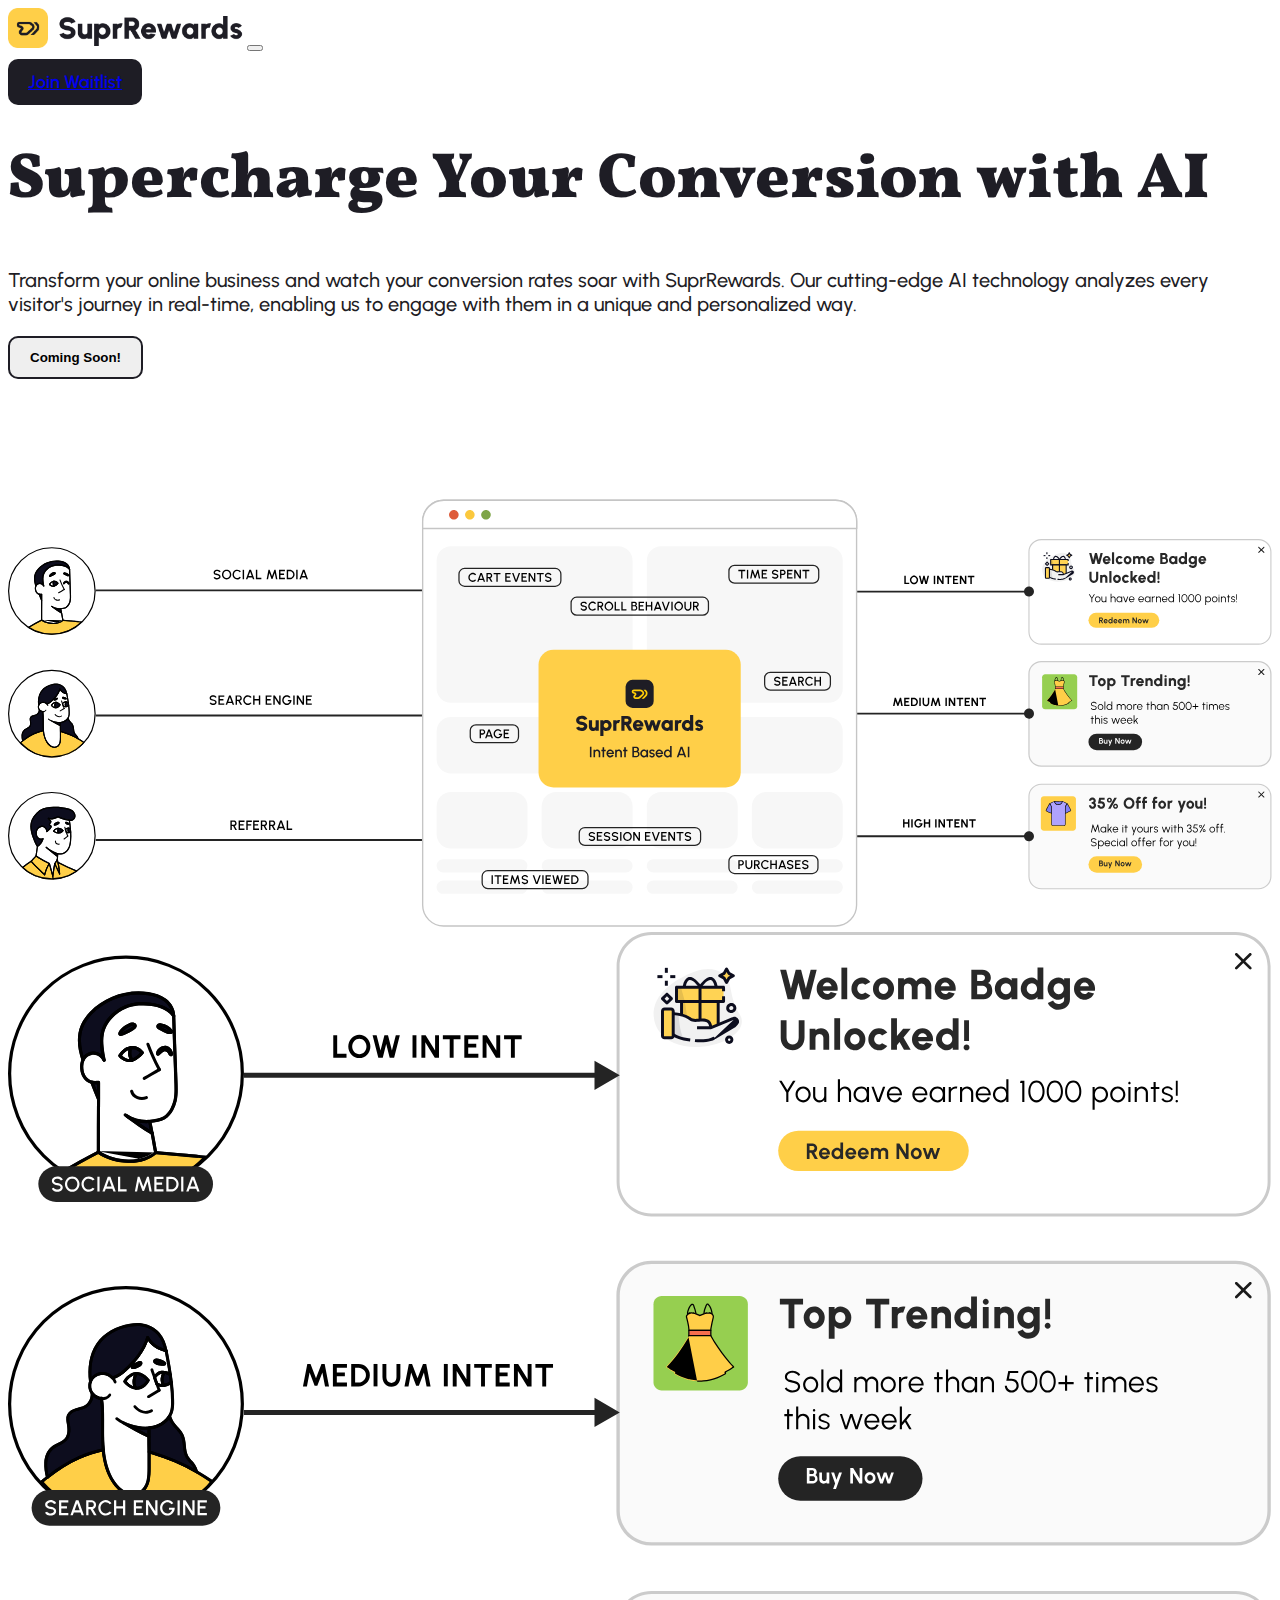
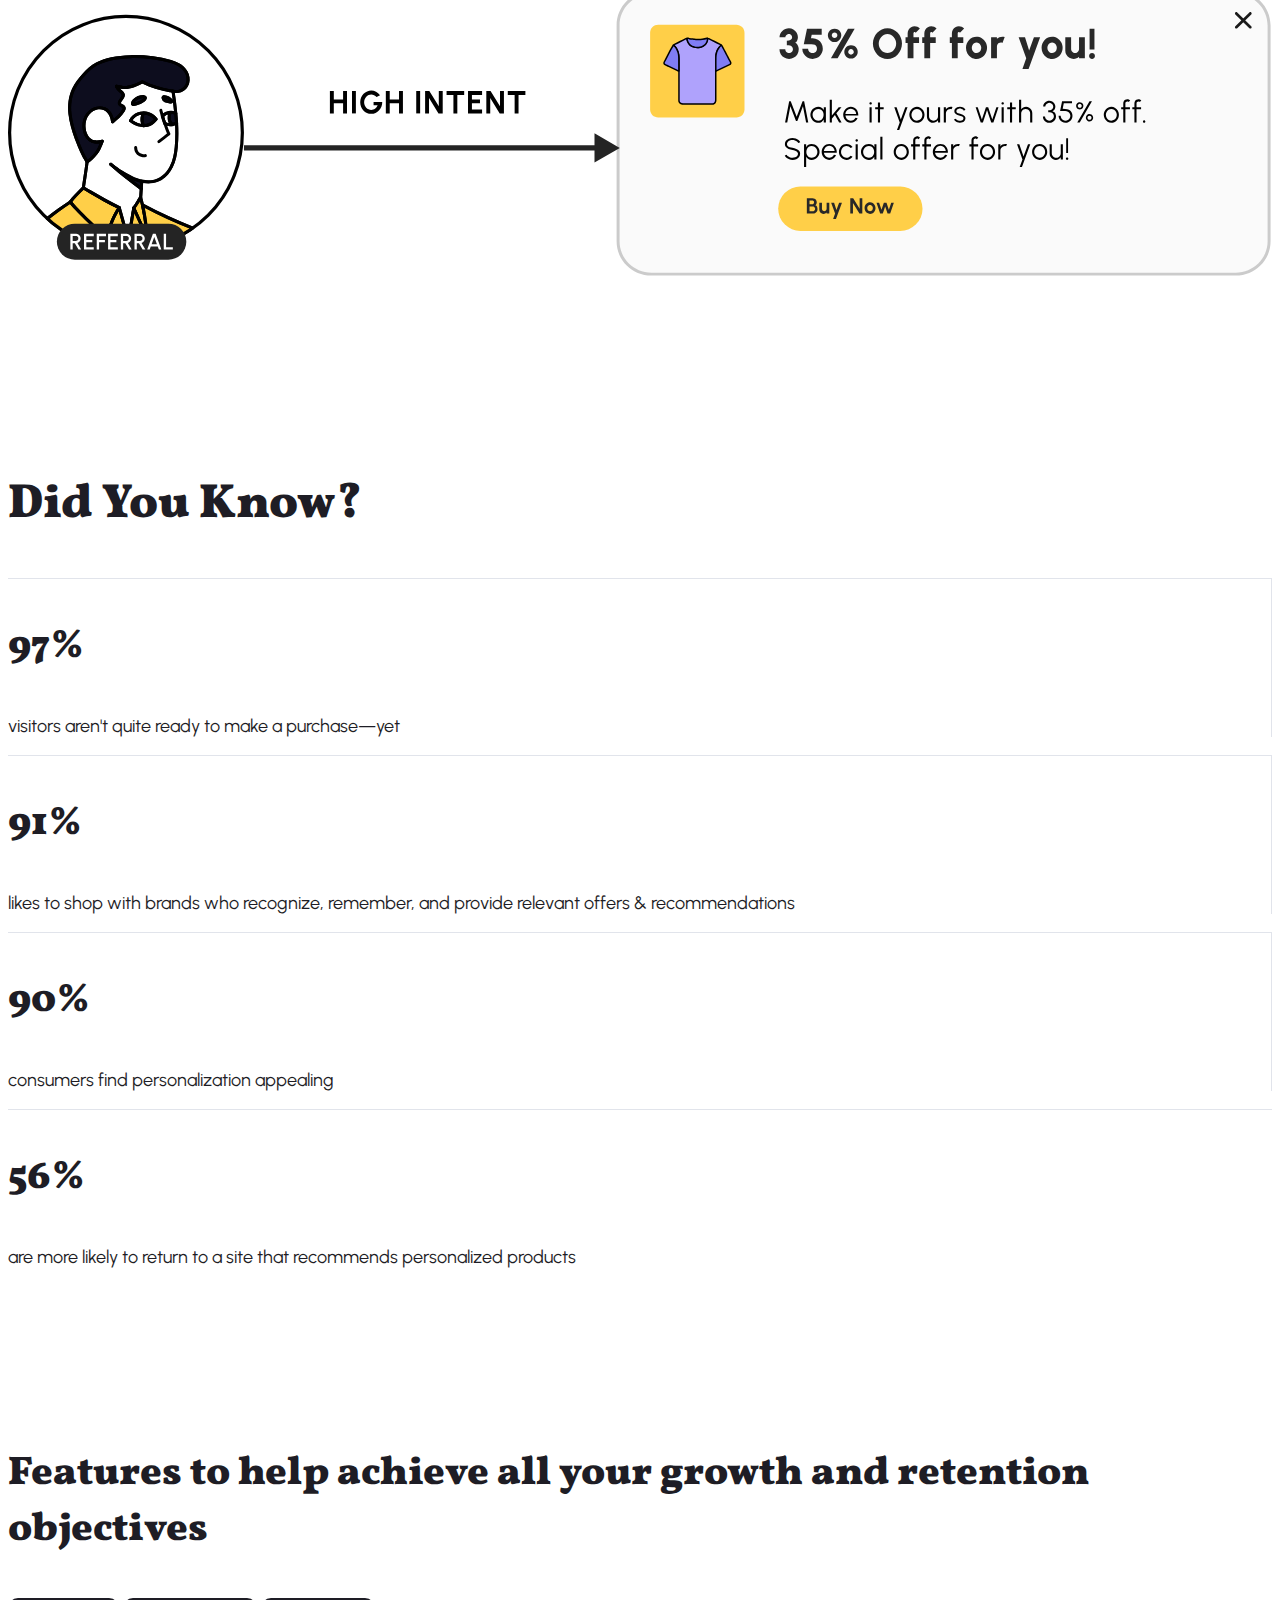
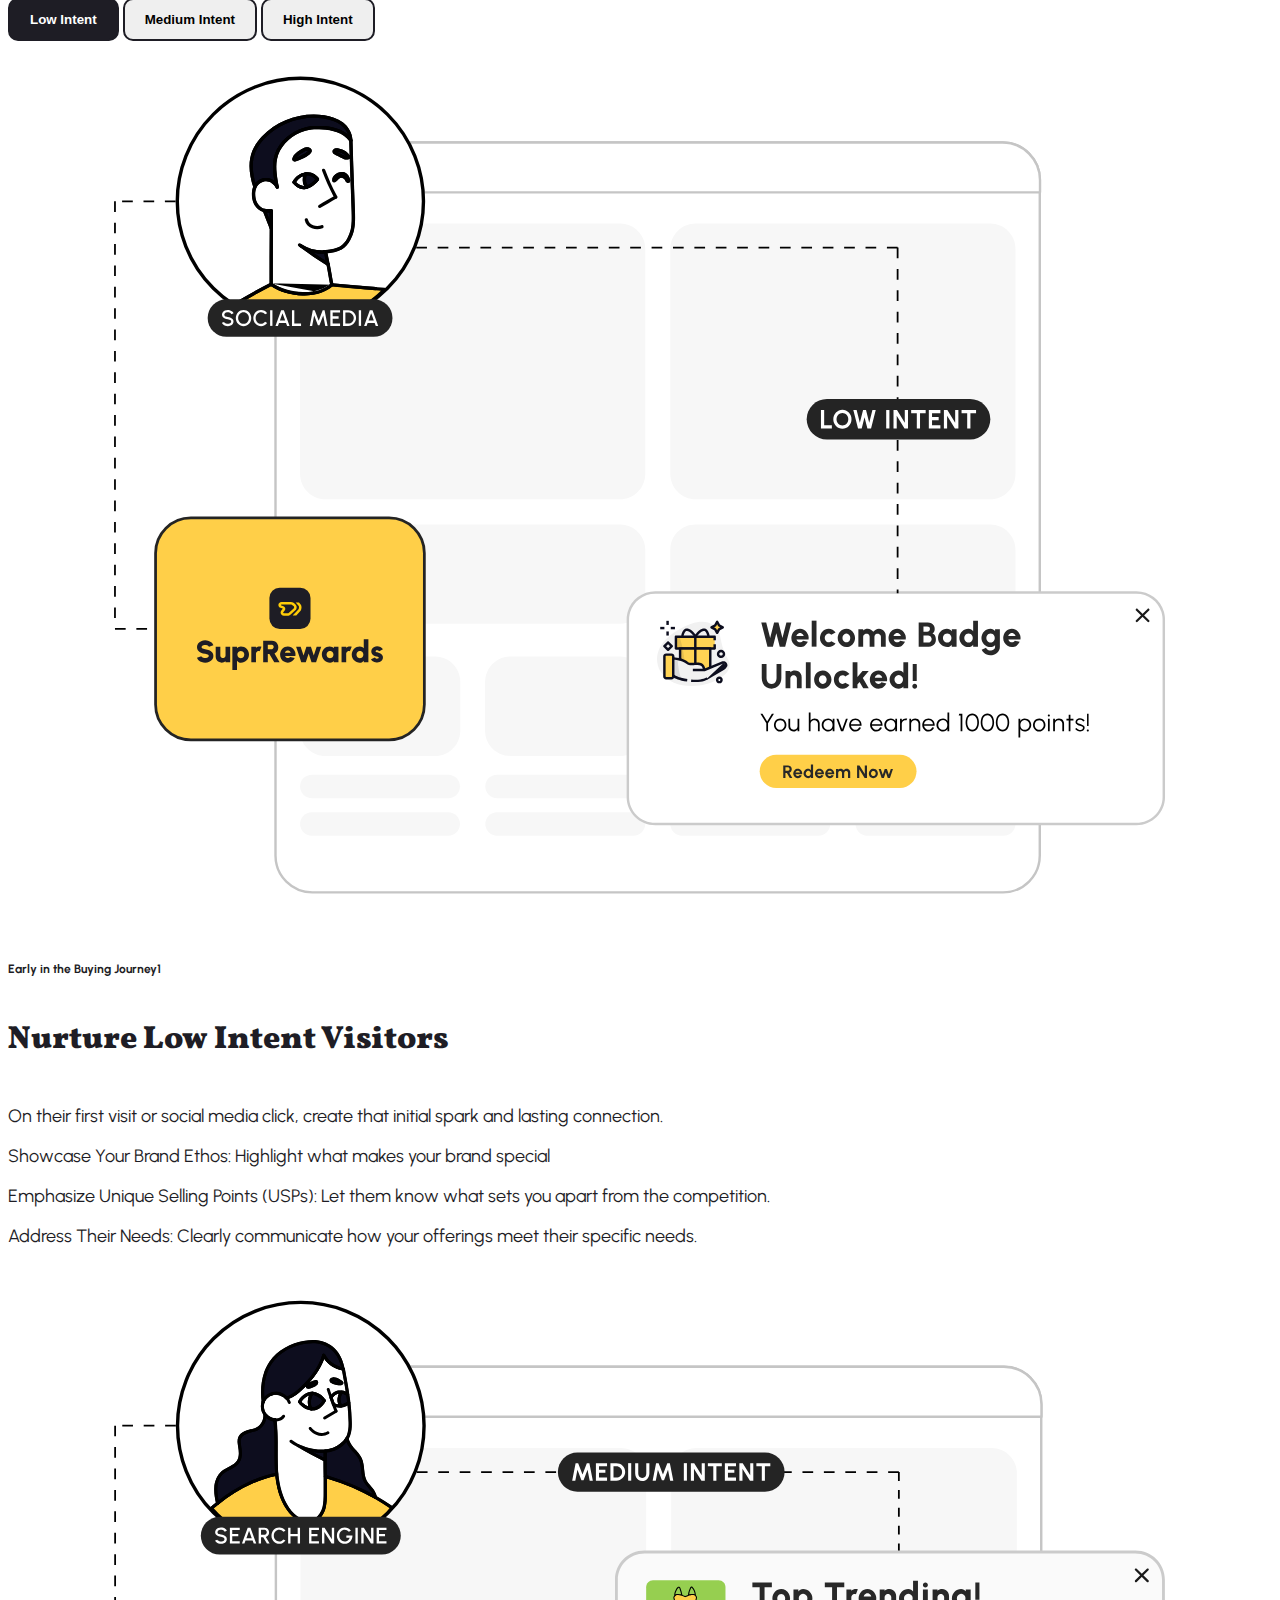
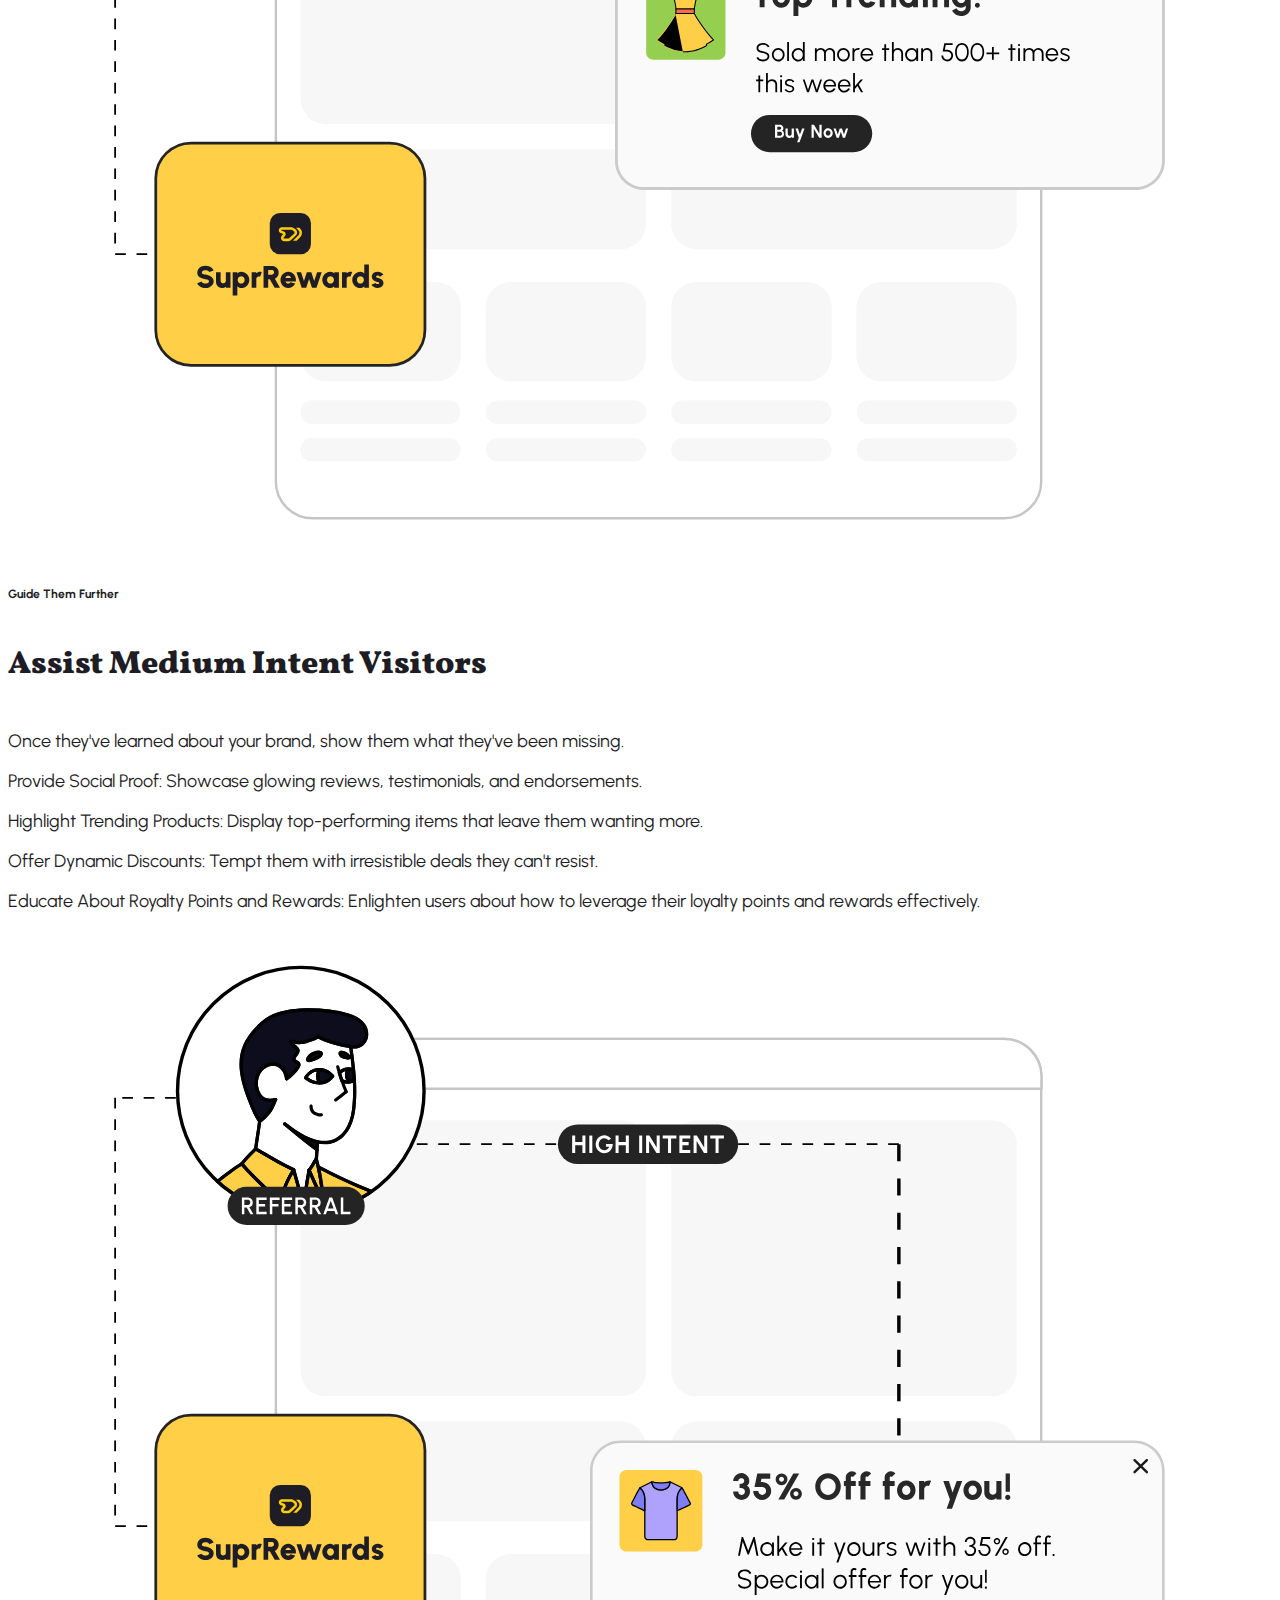
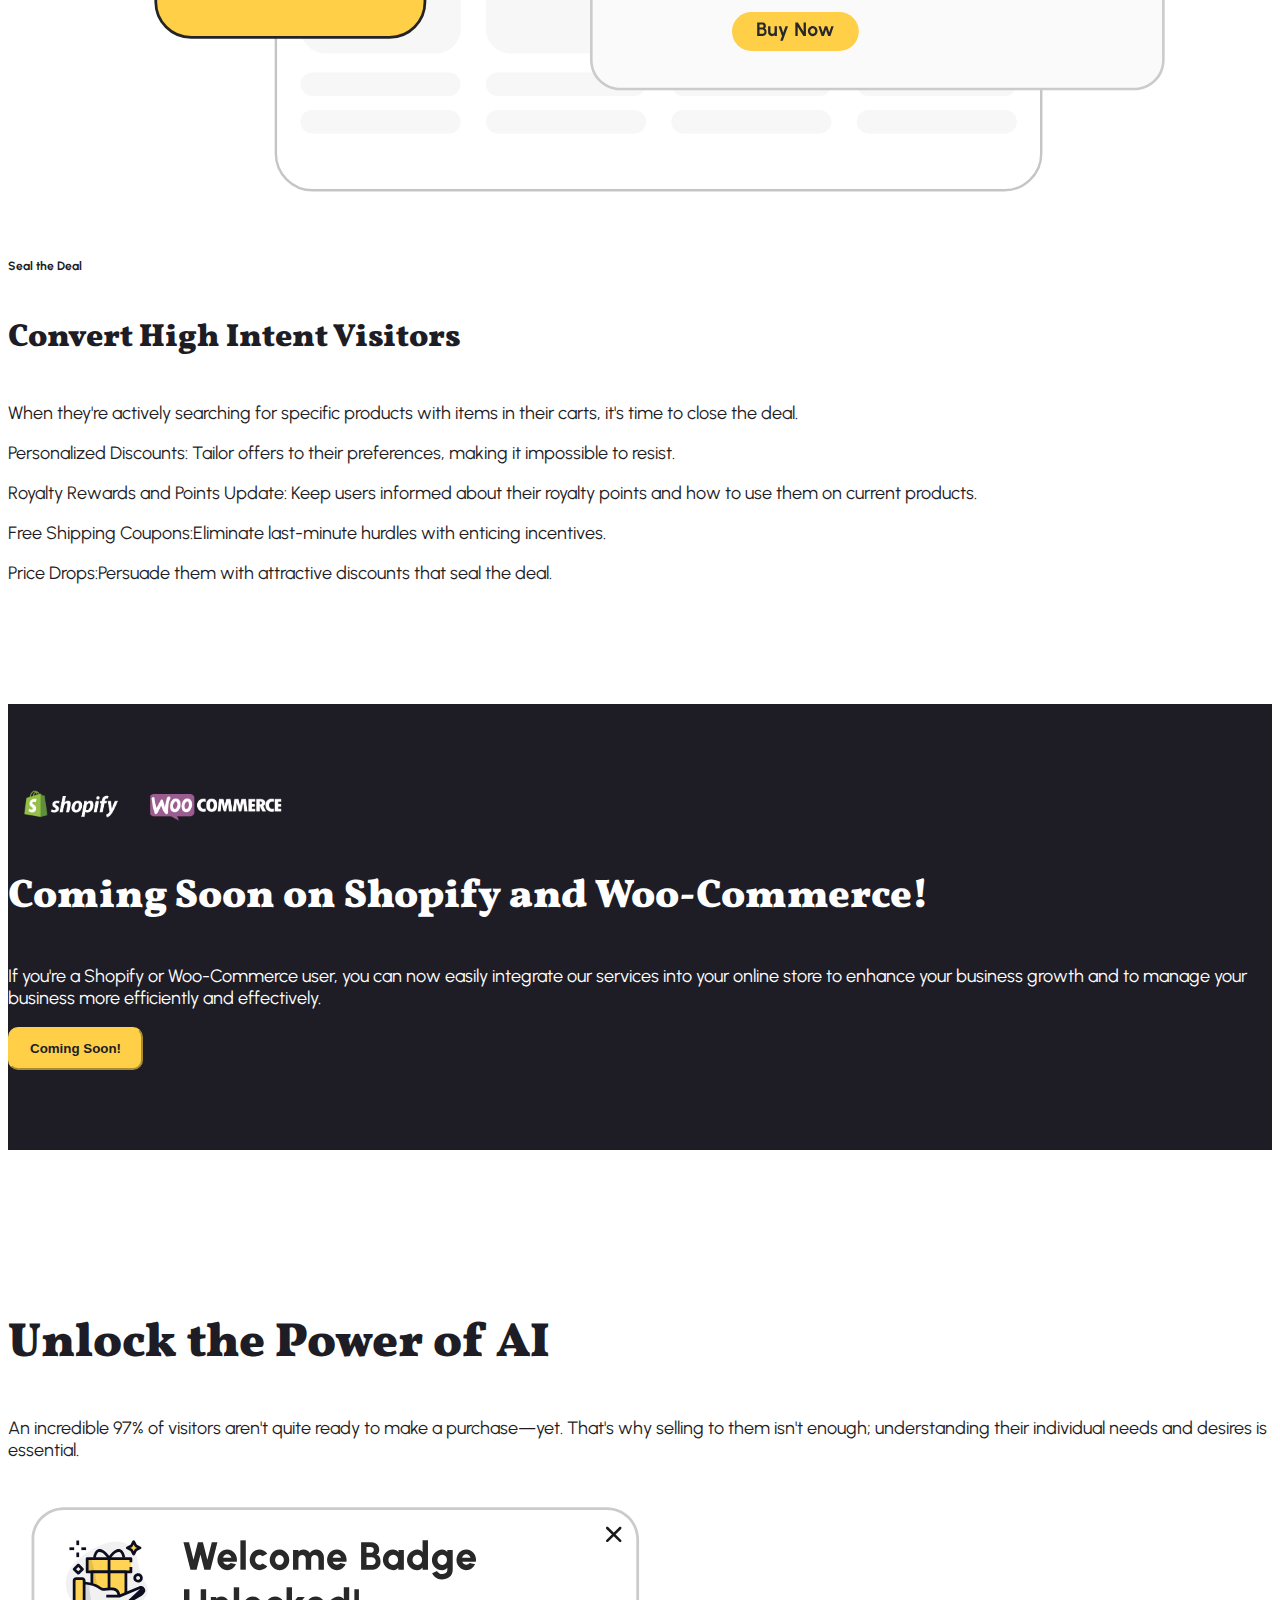
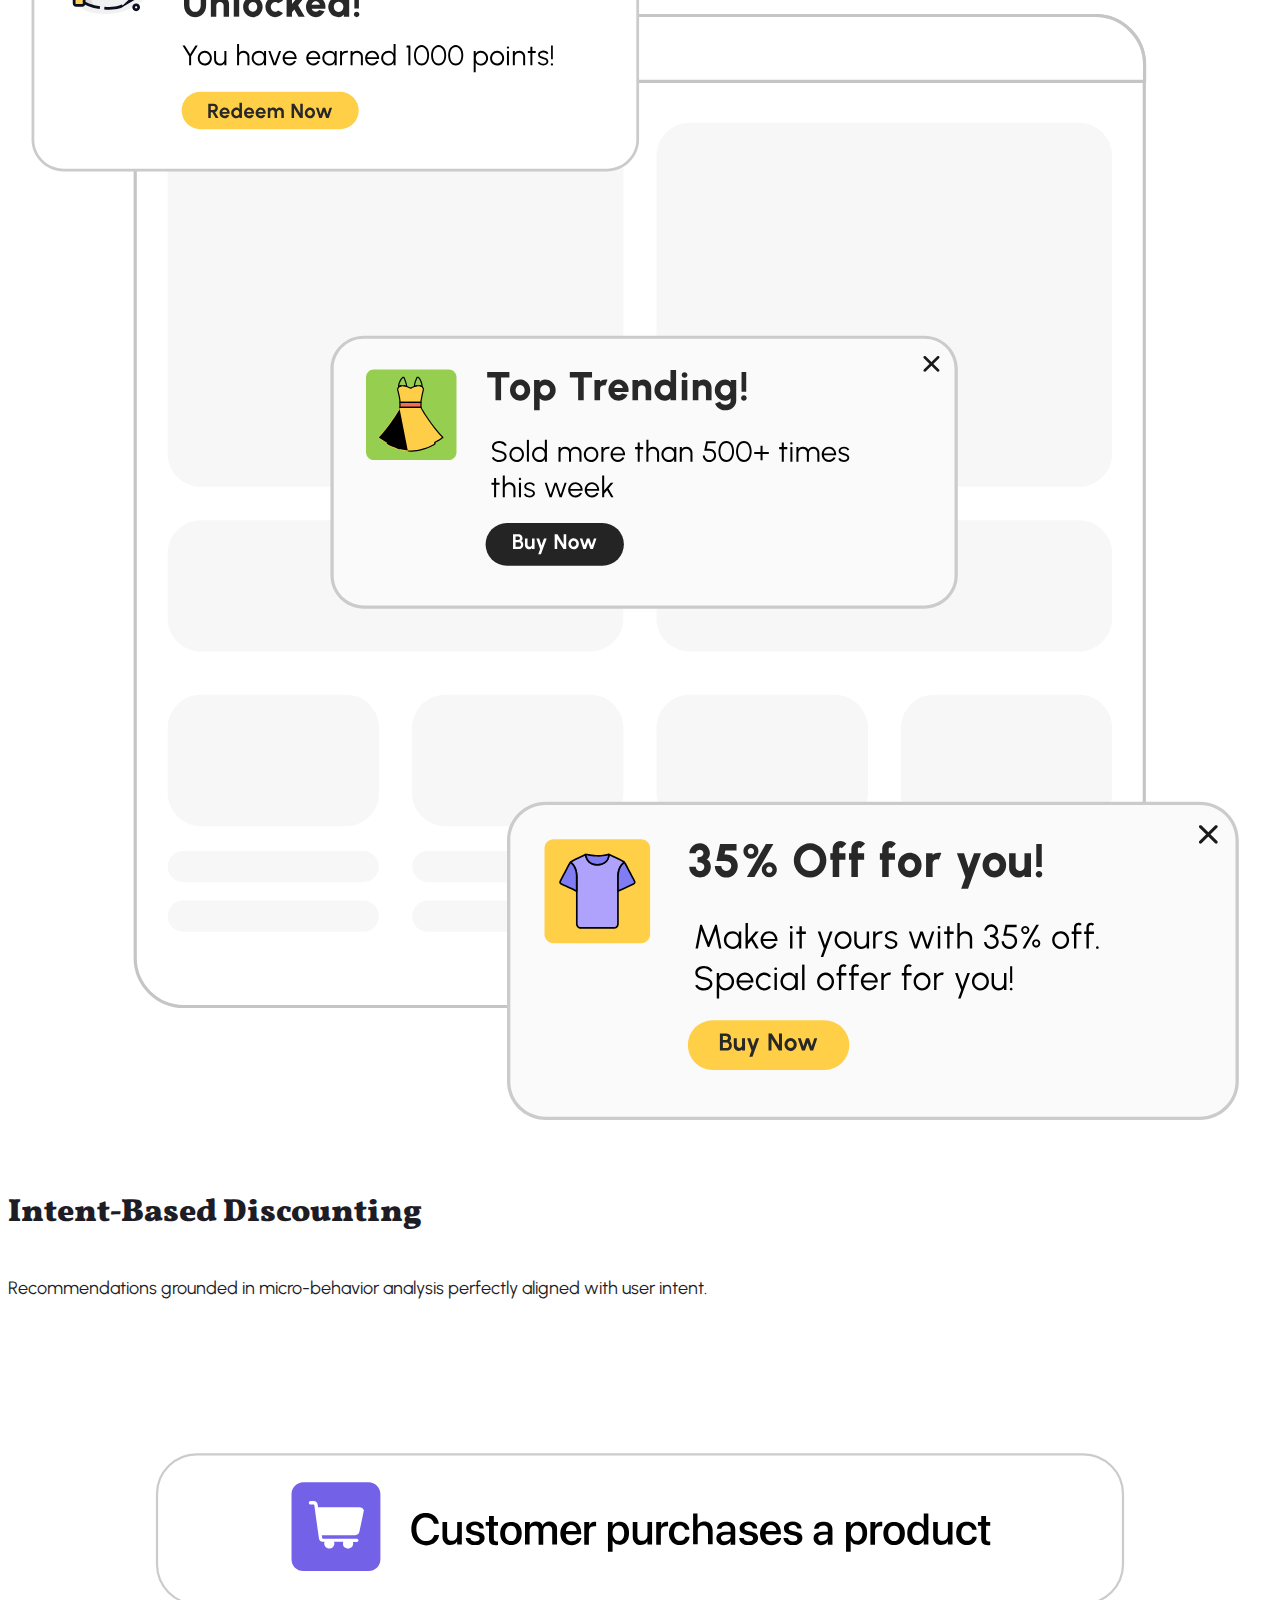
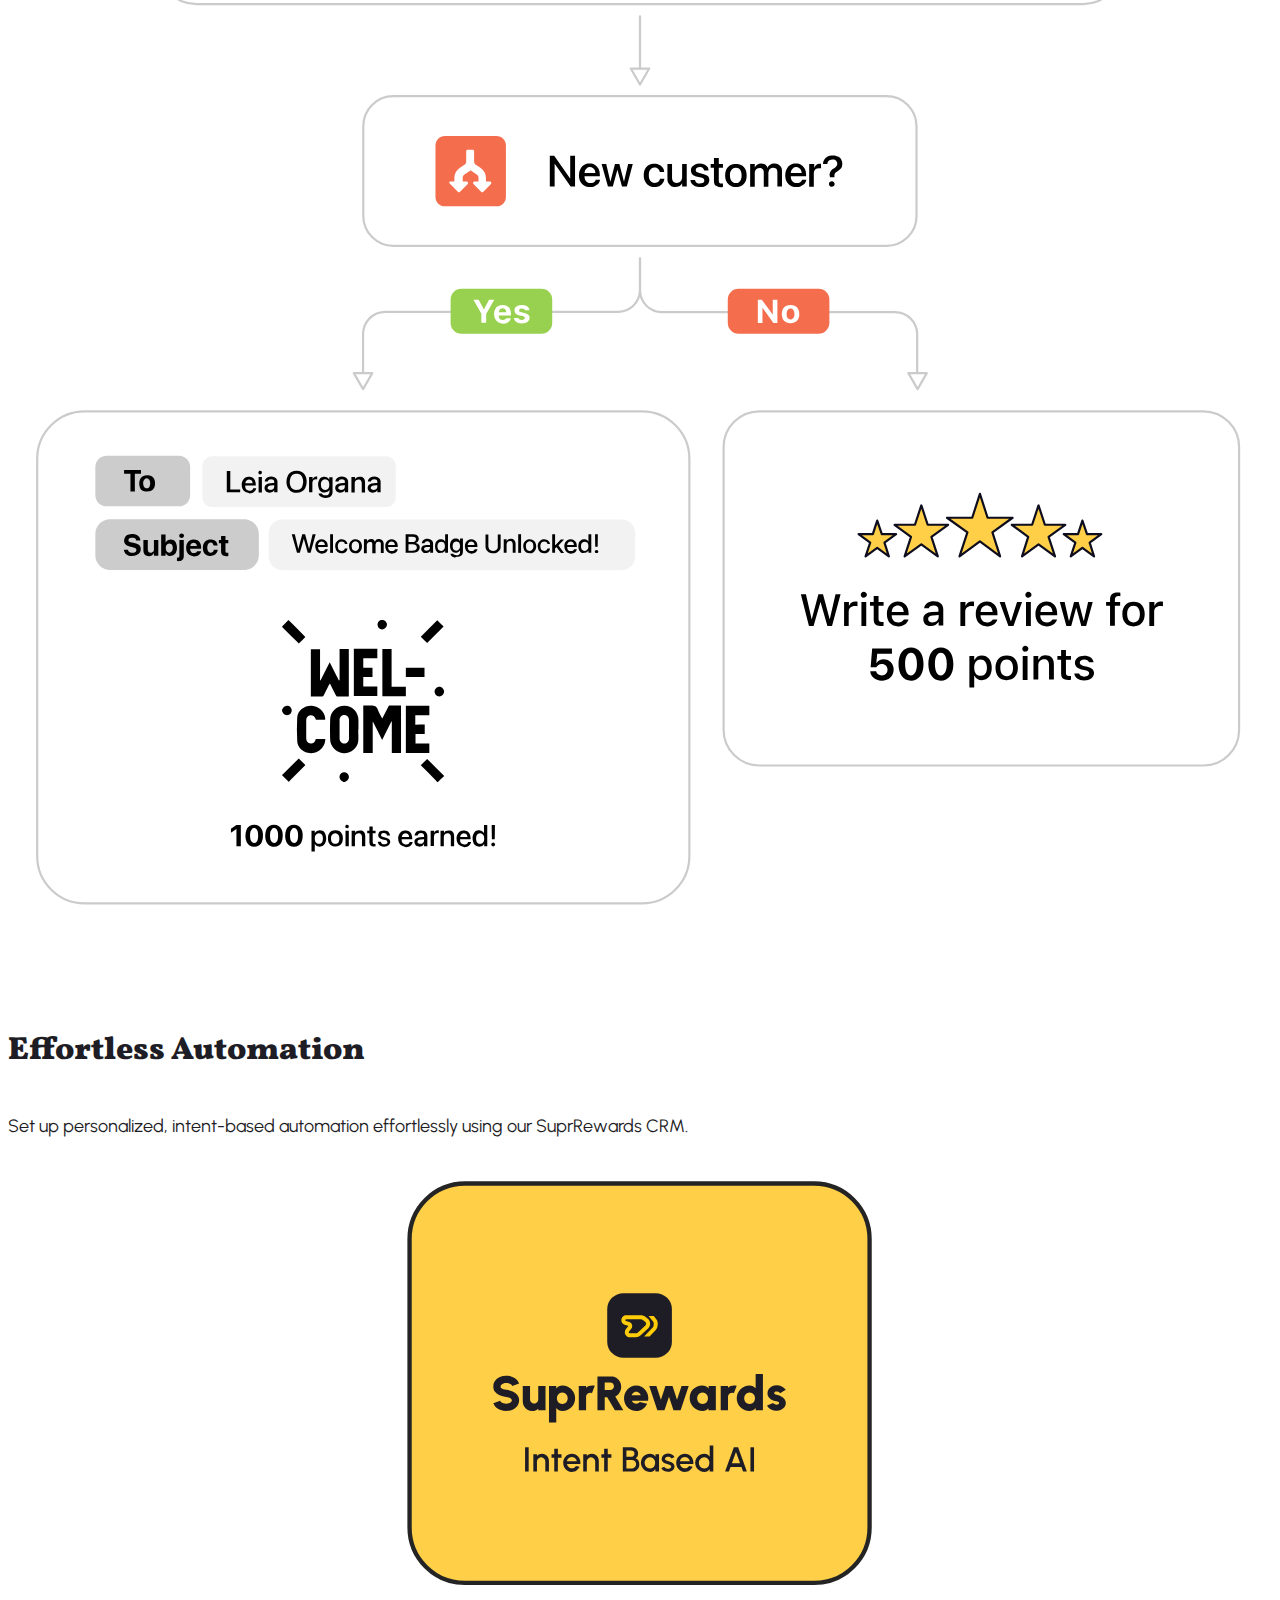
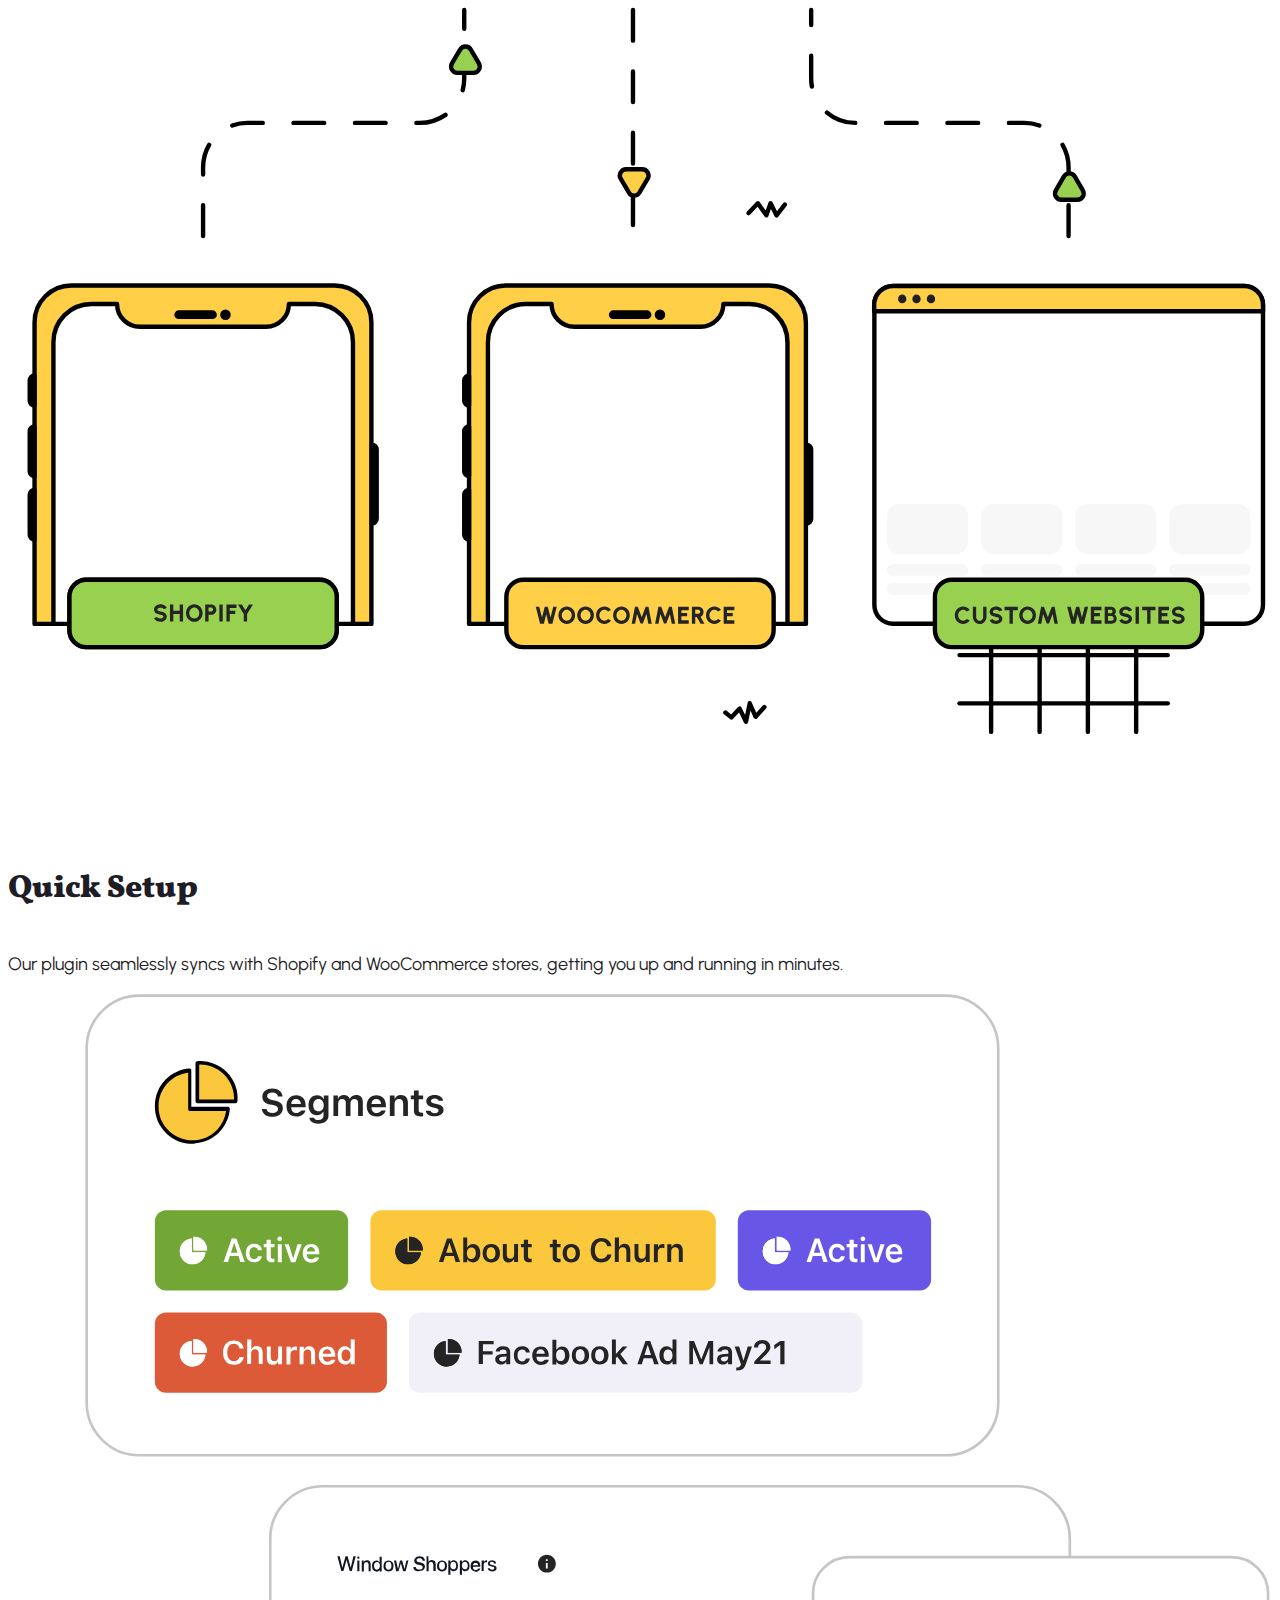
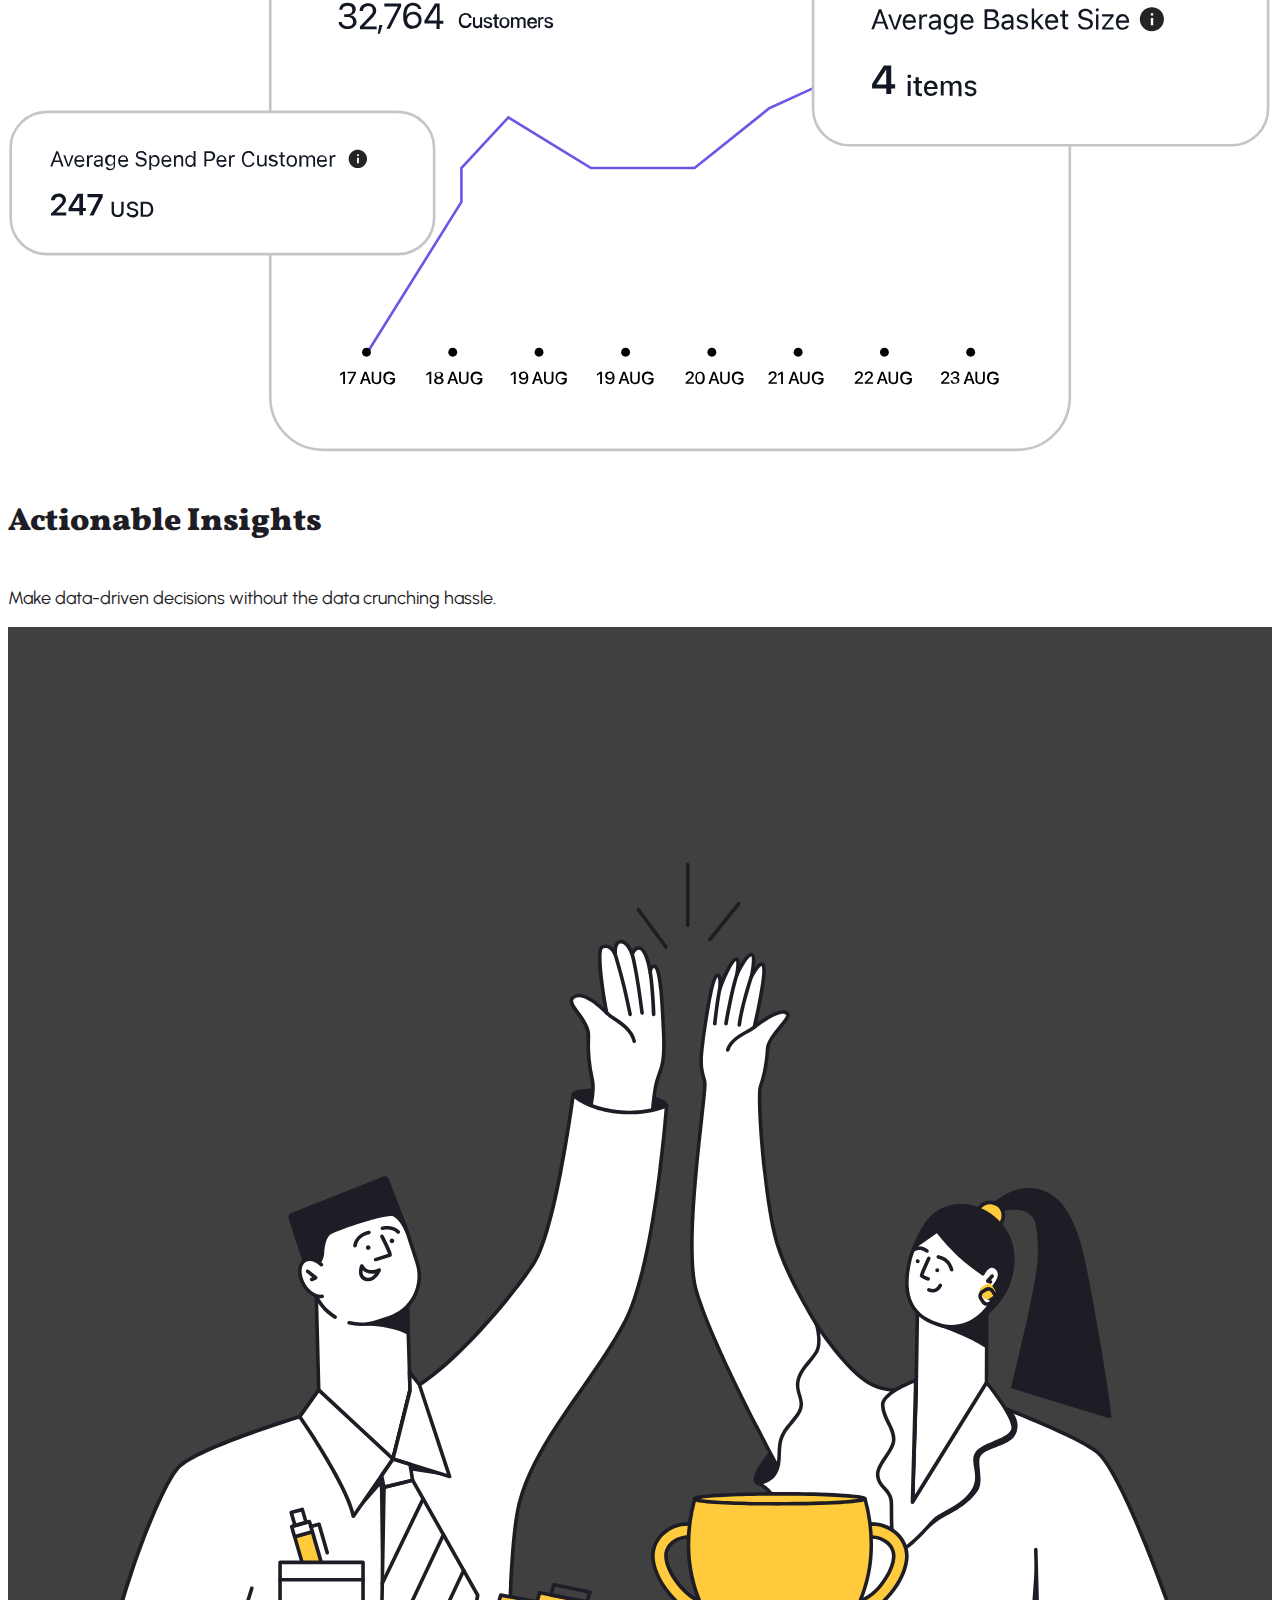
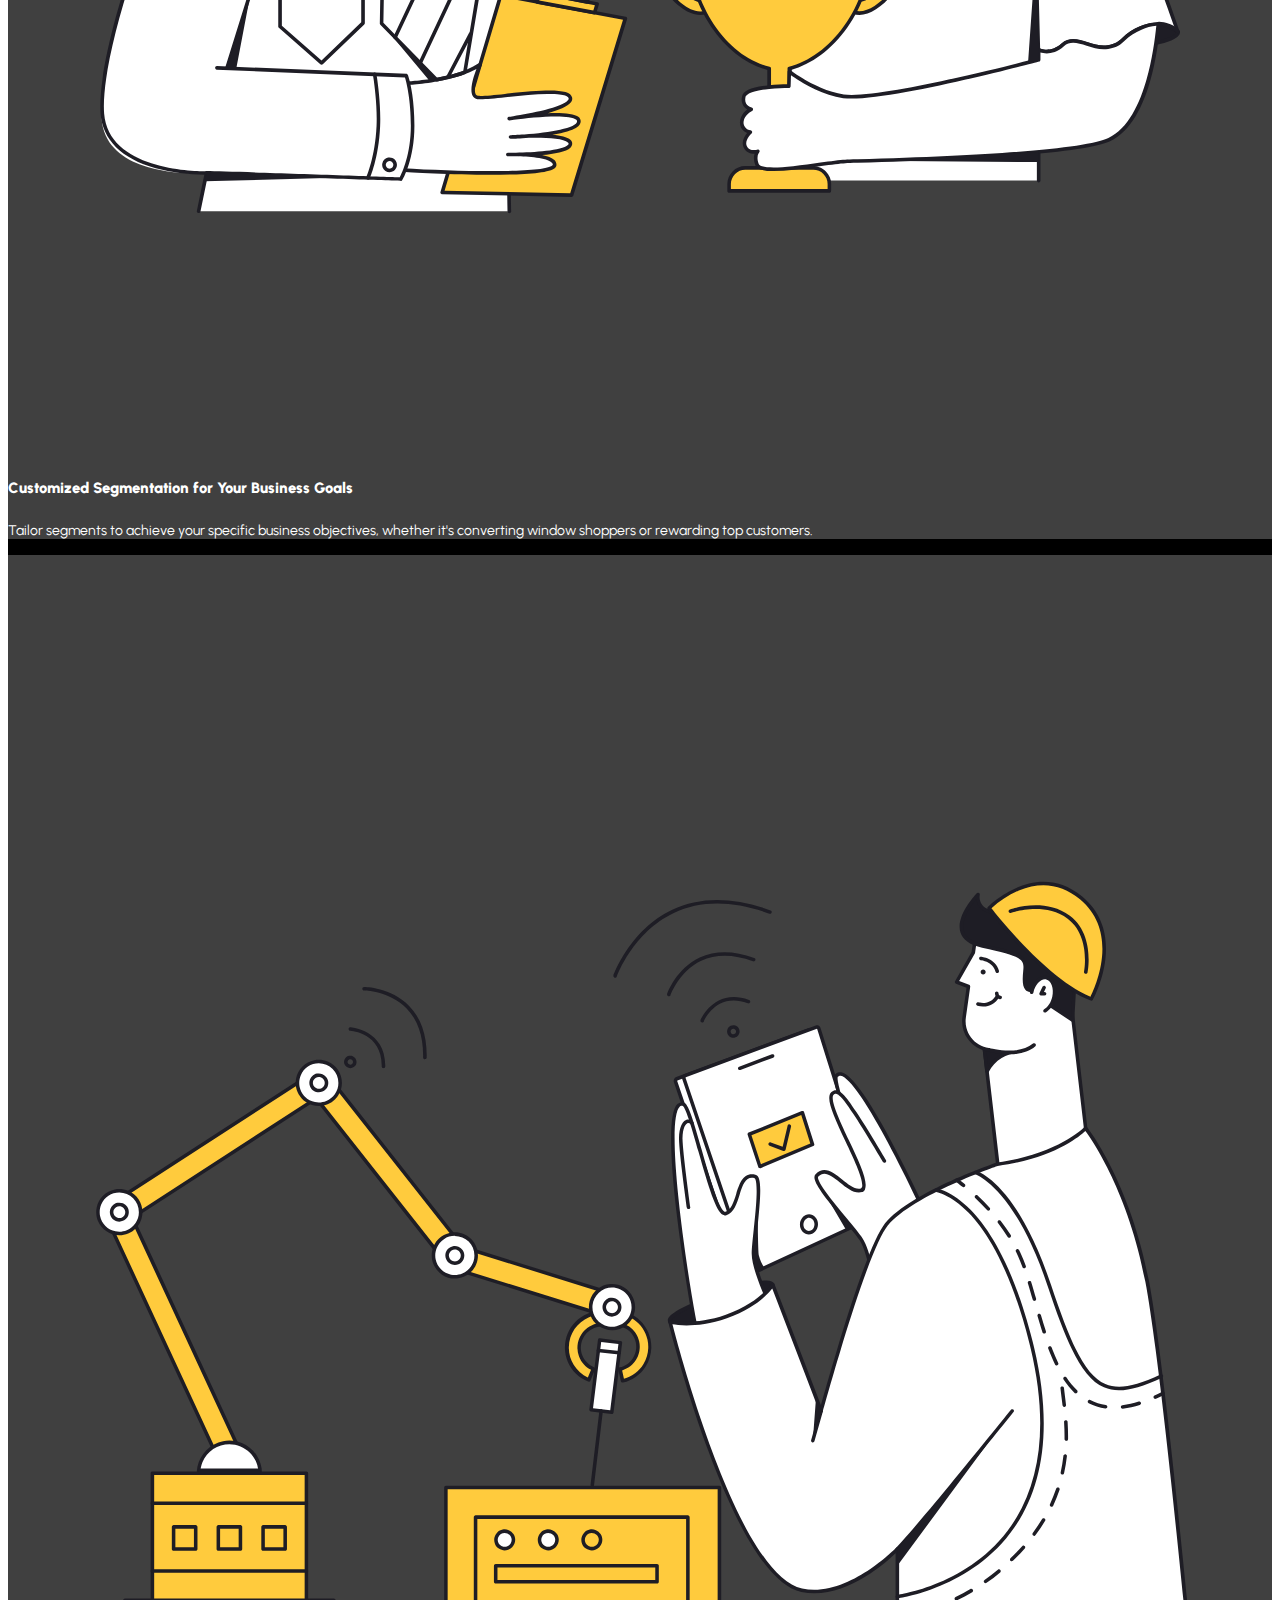
==== commit b41a00fd: "Update index.html" ====
--- a/index.html
+++ b/index.html
@@ -49,13 +49,9 @@
             in real-time, enabling us to engage with them in a unique and personalized
             way.
           </p>
-          <a class="btn btn-primary-outline btn-primary-outline-dark" href=" https://forms.gle/dwi5xHJC3jhGkjso9" target="_blank">
-            Contact Us
-          </a>
-          <span class="mx-2"></span>
-          <a class="btn btn-primary btn-primary-light" href="https://idevia.in" target="_blank">
-            About Us
-          </a>
+          <button class="btn btn-primary-outline btn-primary-outline-dark" type="submit">
+            Coming Soon!
+          </button>
         </div>
         <div class="col-md-12" style="padding-top: 120px">
           <img src="./img/hero.svg" alt="" class="d-none d-md-block"/>
@@ -379,9 +375,9 @@
   <footer class="border-top-dark mt-5">
     <div class="container pt-4 pb-2">
       <div class="row">
-        <div class="col-md-12 d-flex flex-column flex-sm-row justify-content-between">
-          <p style="font-size: 16px">© 2023 <b>SuprRewards.</b> All rights reserved.</p>
-          <p style="font-size: 16px">A Product by <b>iDevia</b></p>
+        <div class="col-md-12 text-center">
+          <p style="font-size: 16px" cl>© 2023 <b>SuprRewards.</b> All rights reserved.</p>
+          
         </div>
       </div>
     </div>
@@ -393,4 +389,4 @@
   <script src="./app.js"></script>
 </body>
 
-</html>+</html>
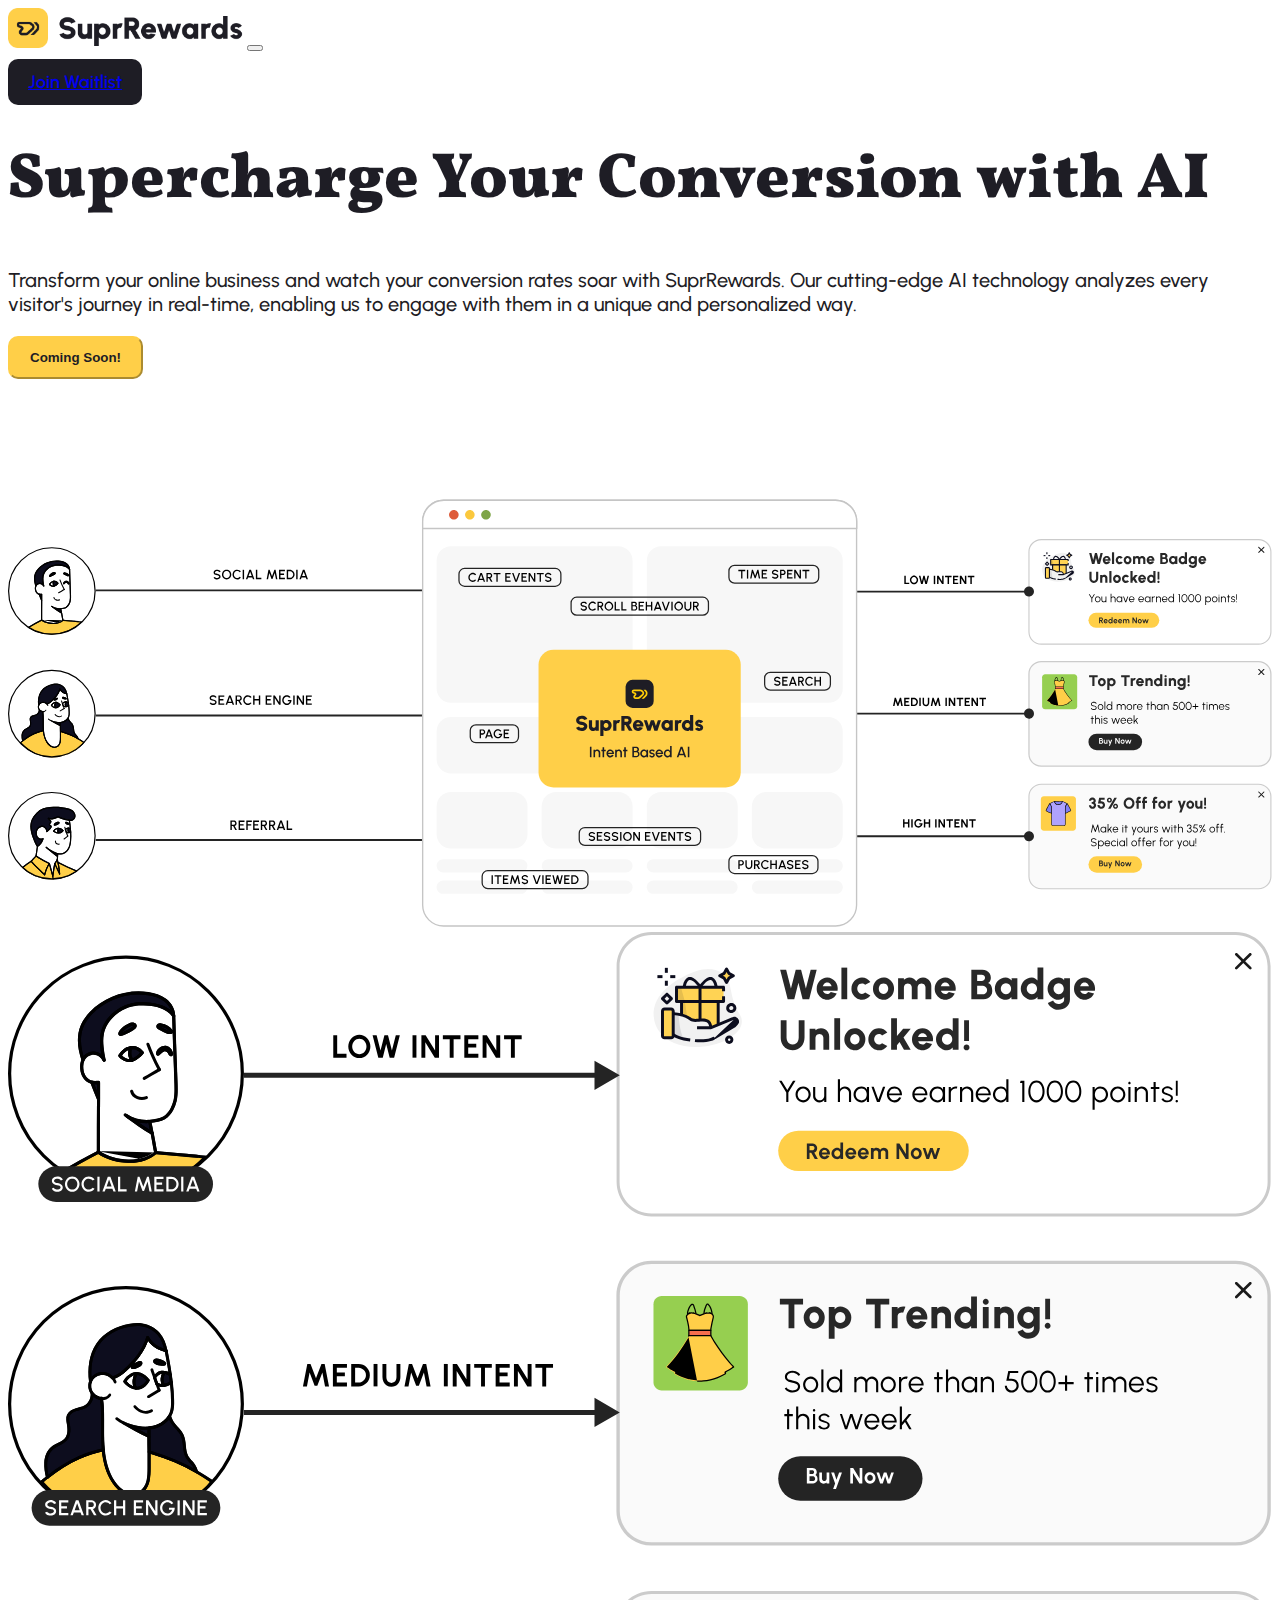
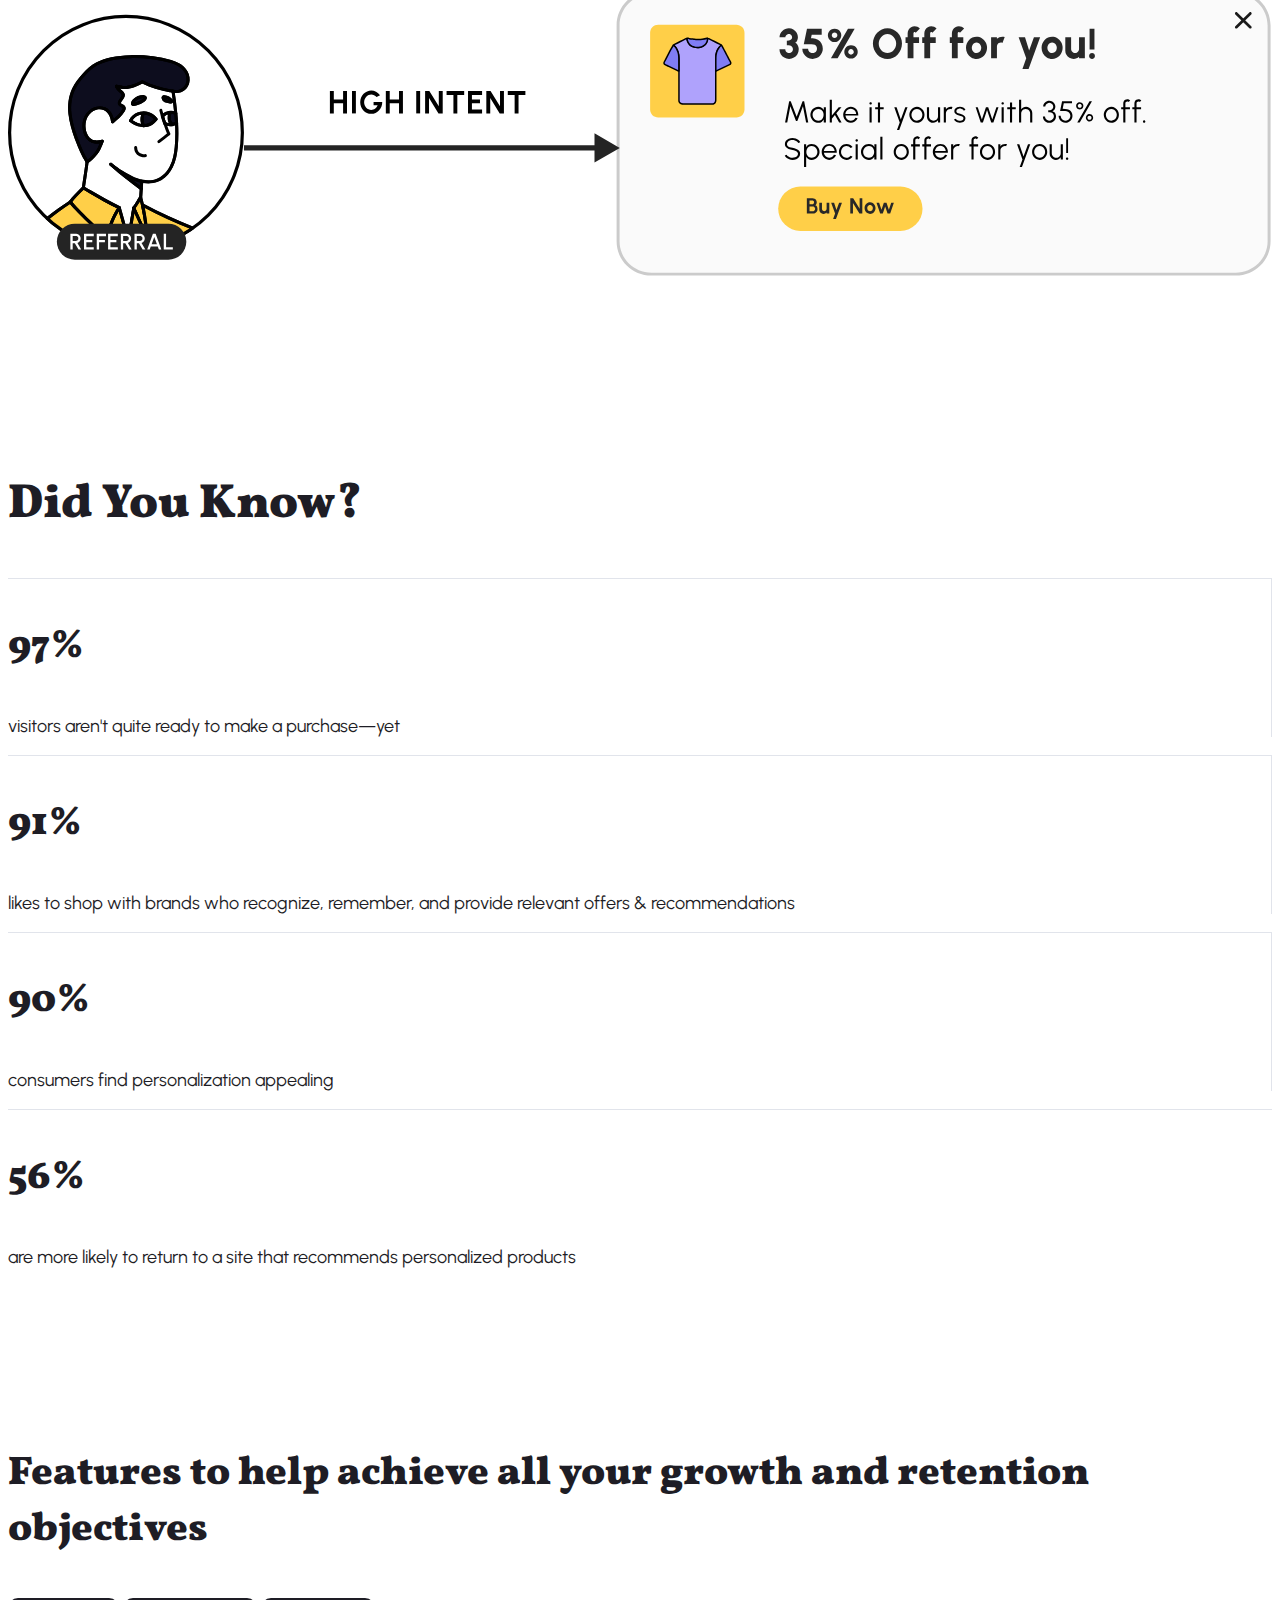
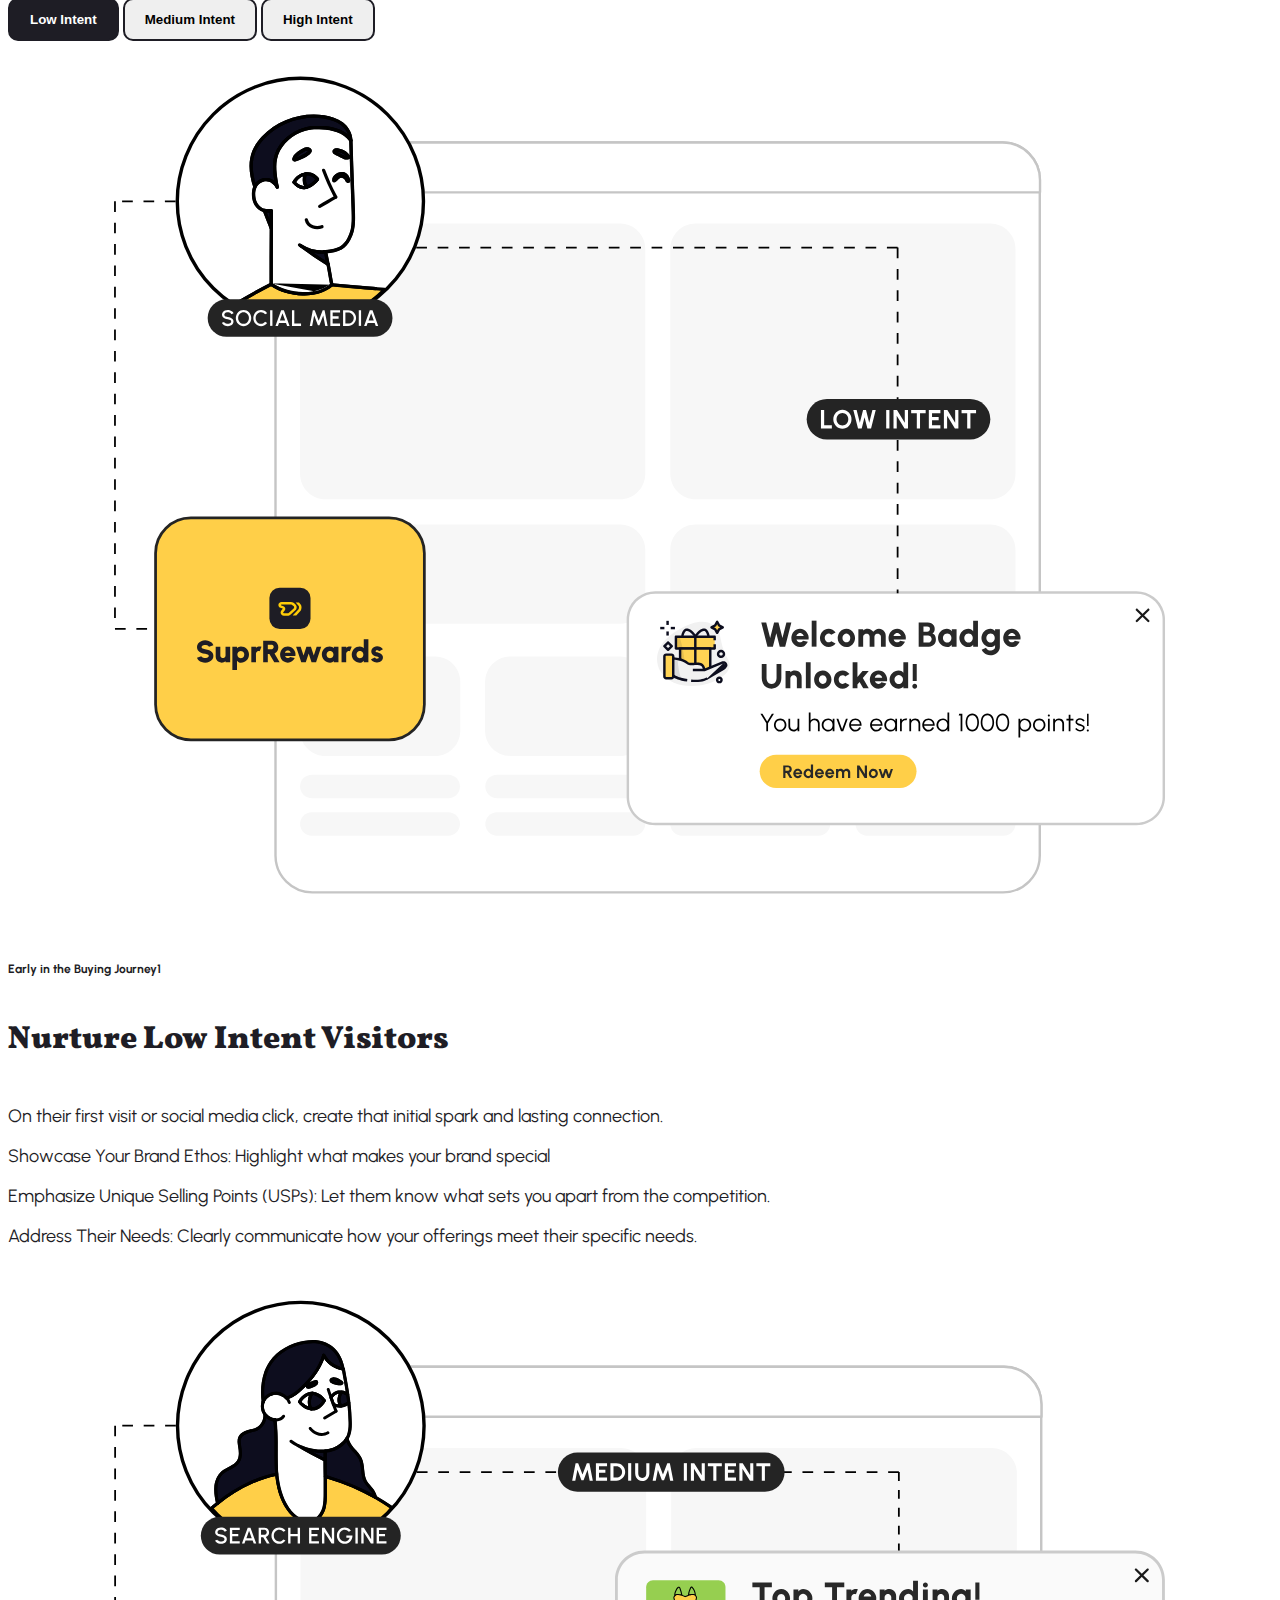
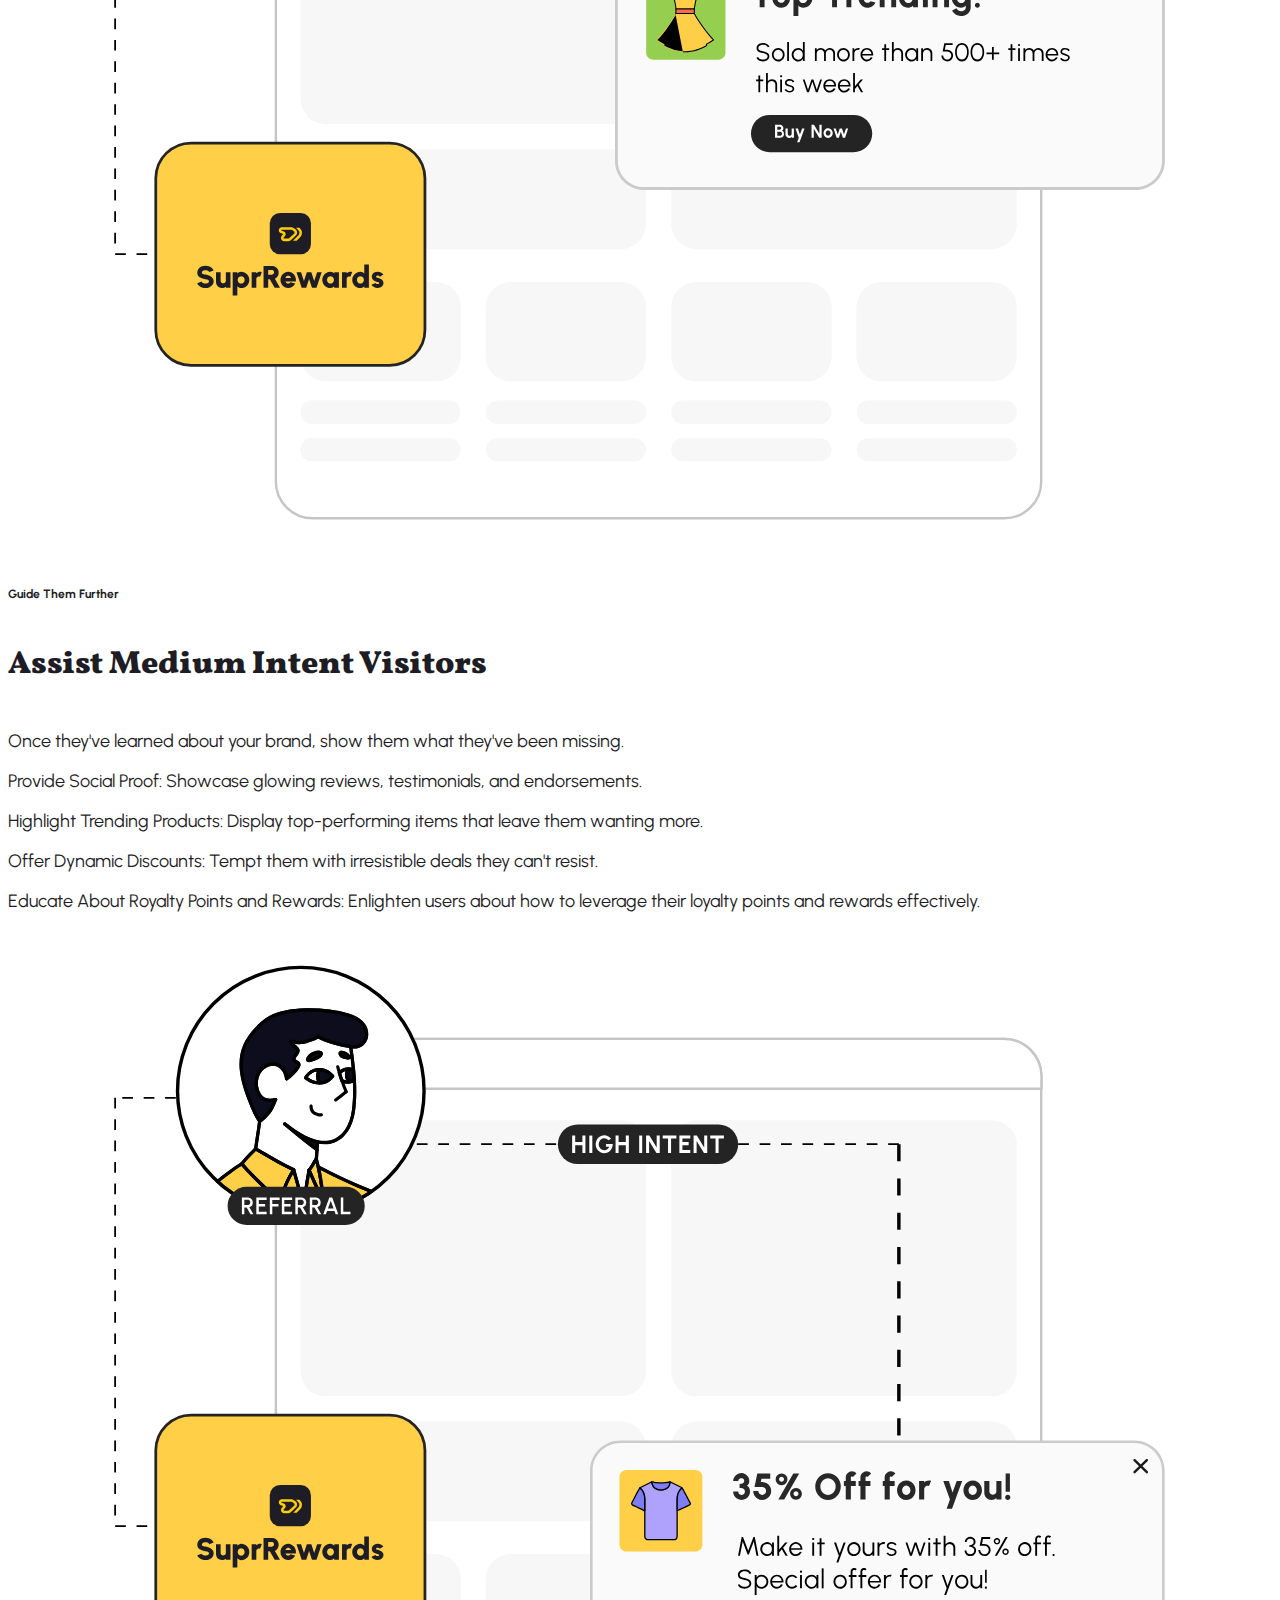
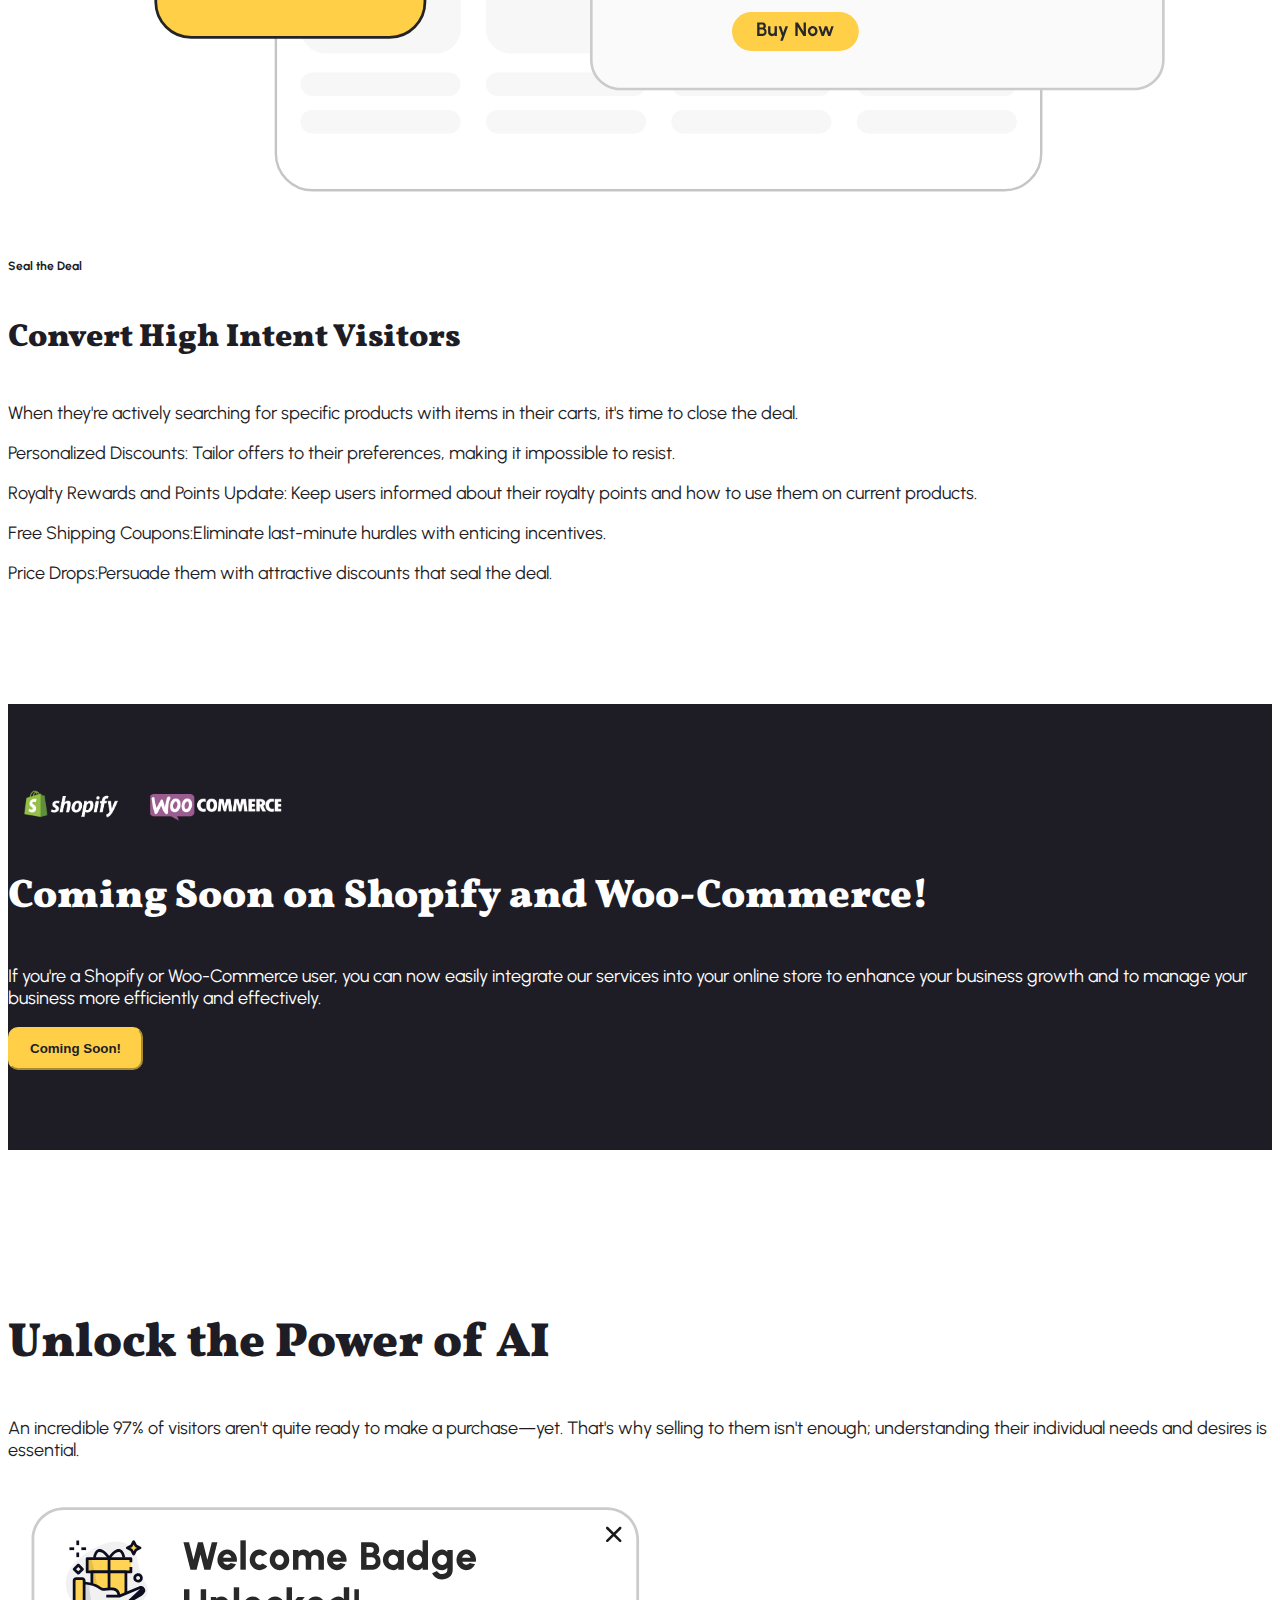
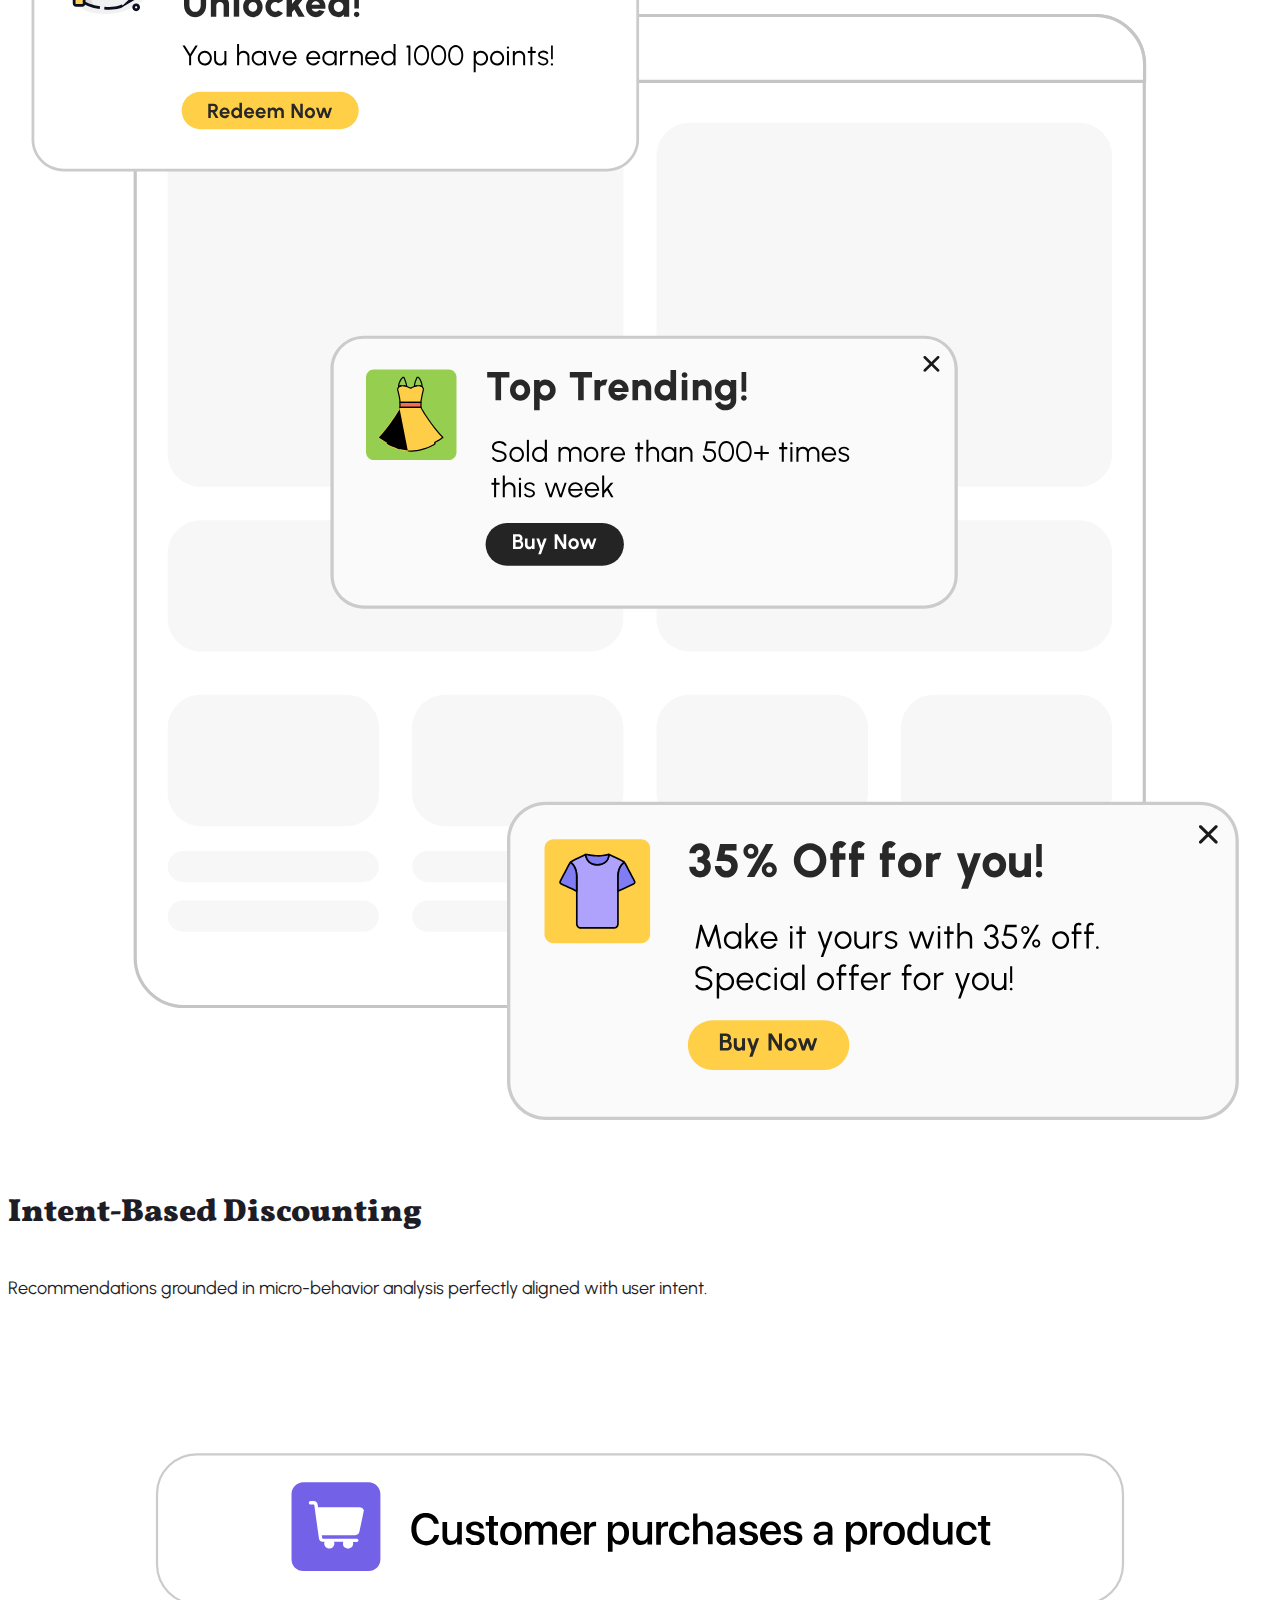
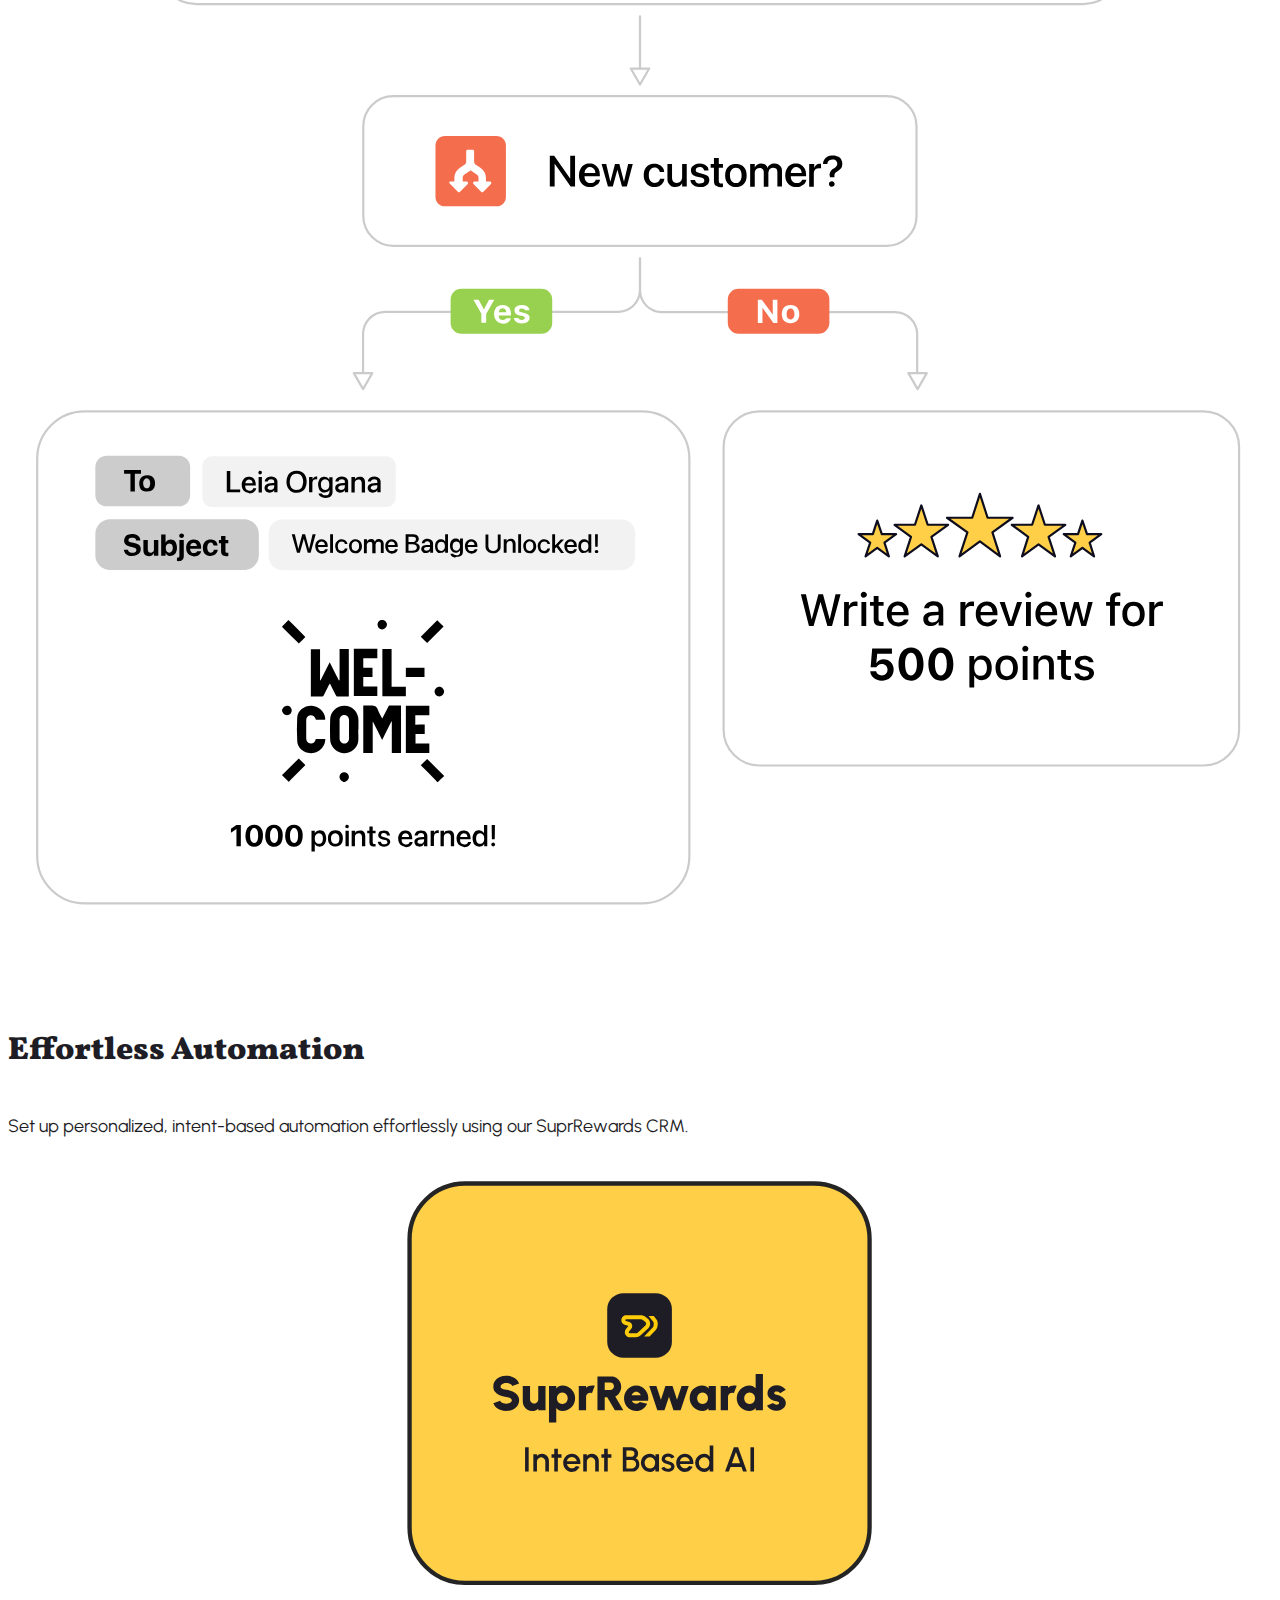
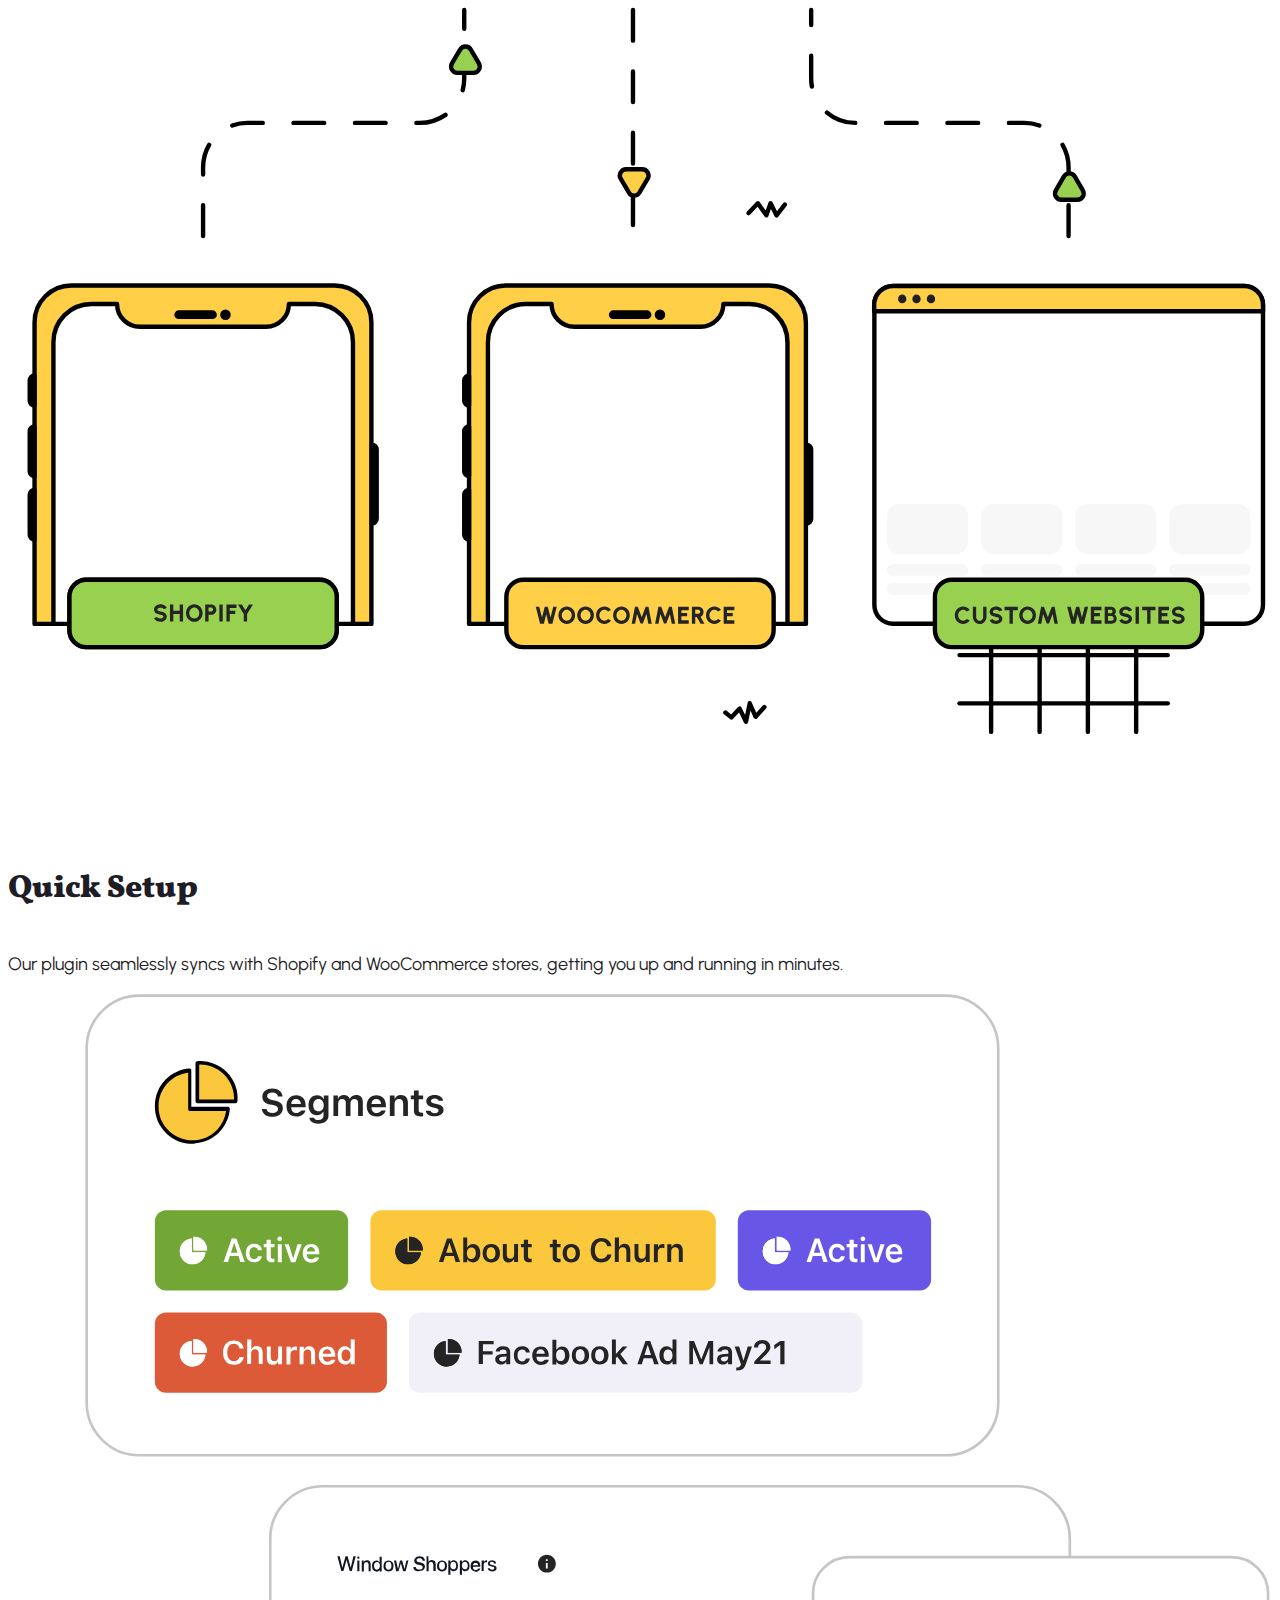
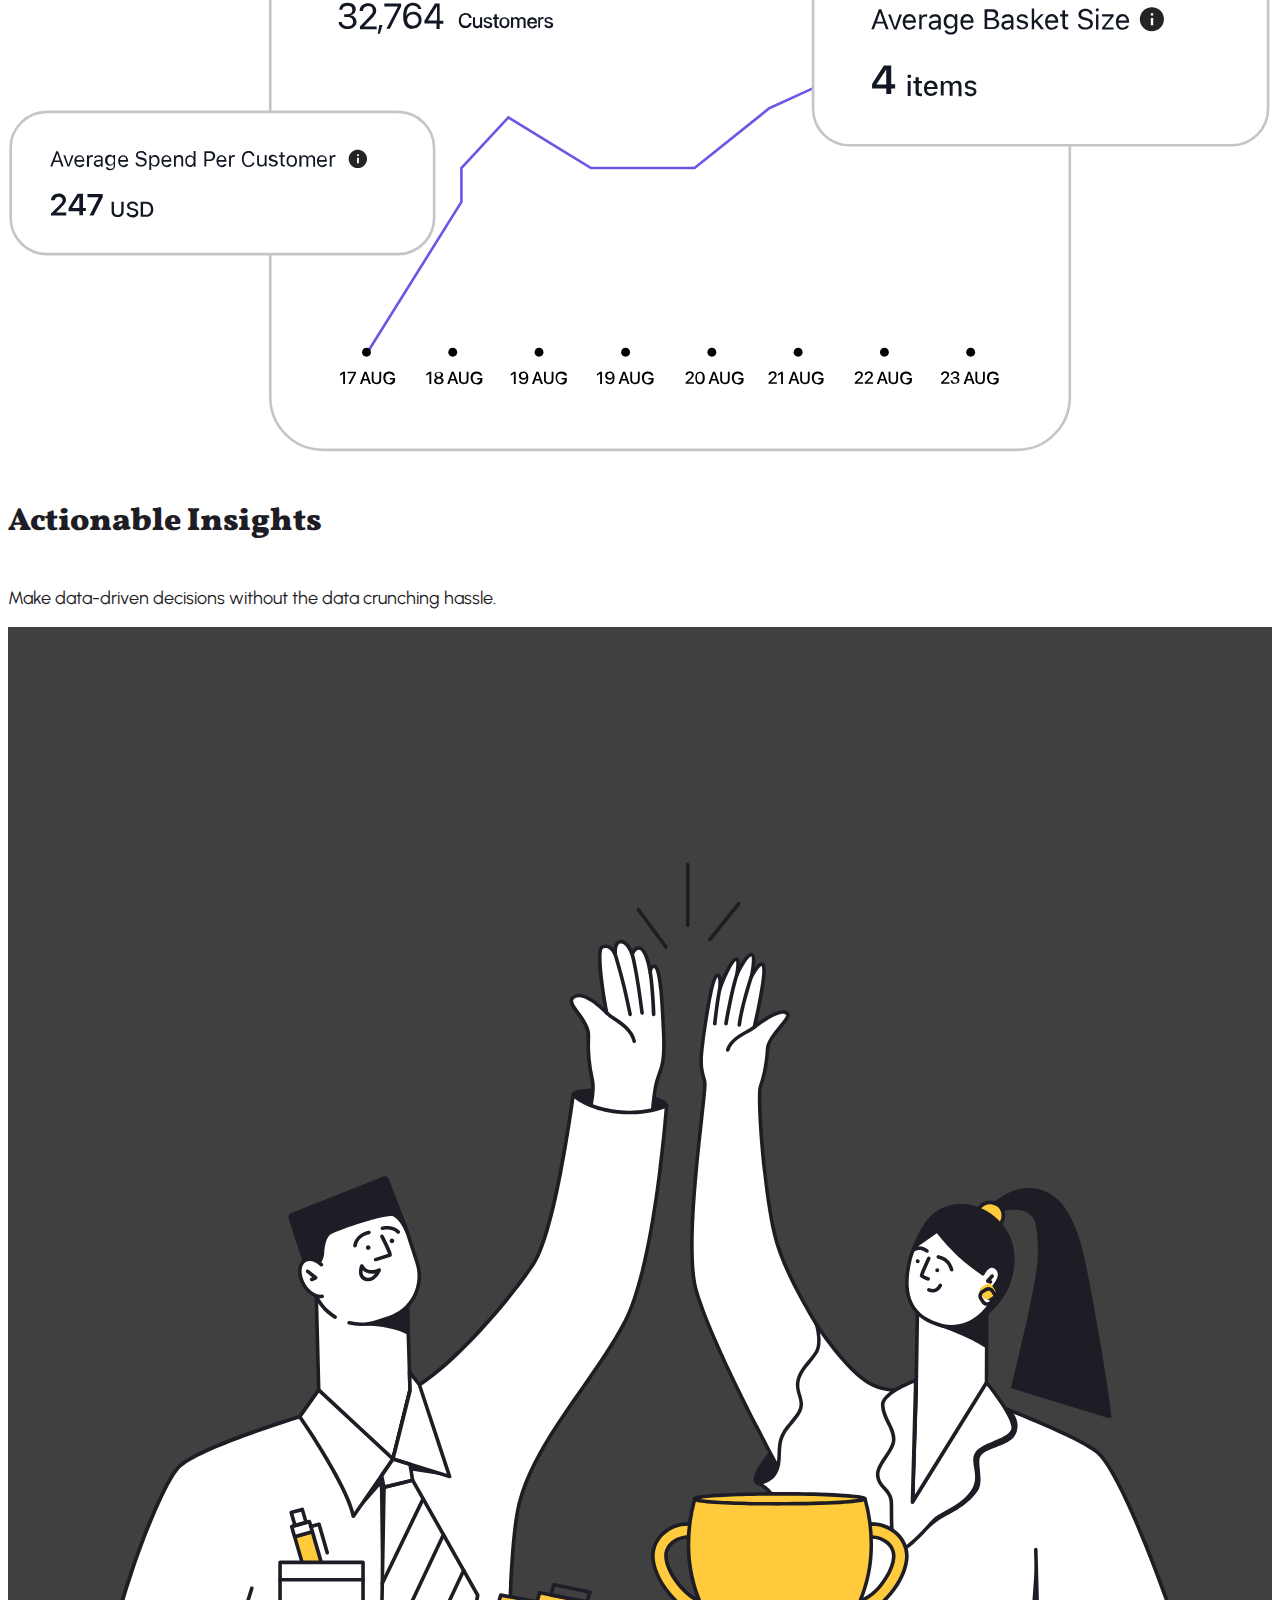
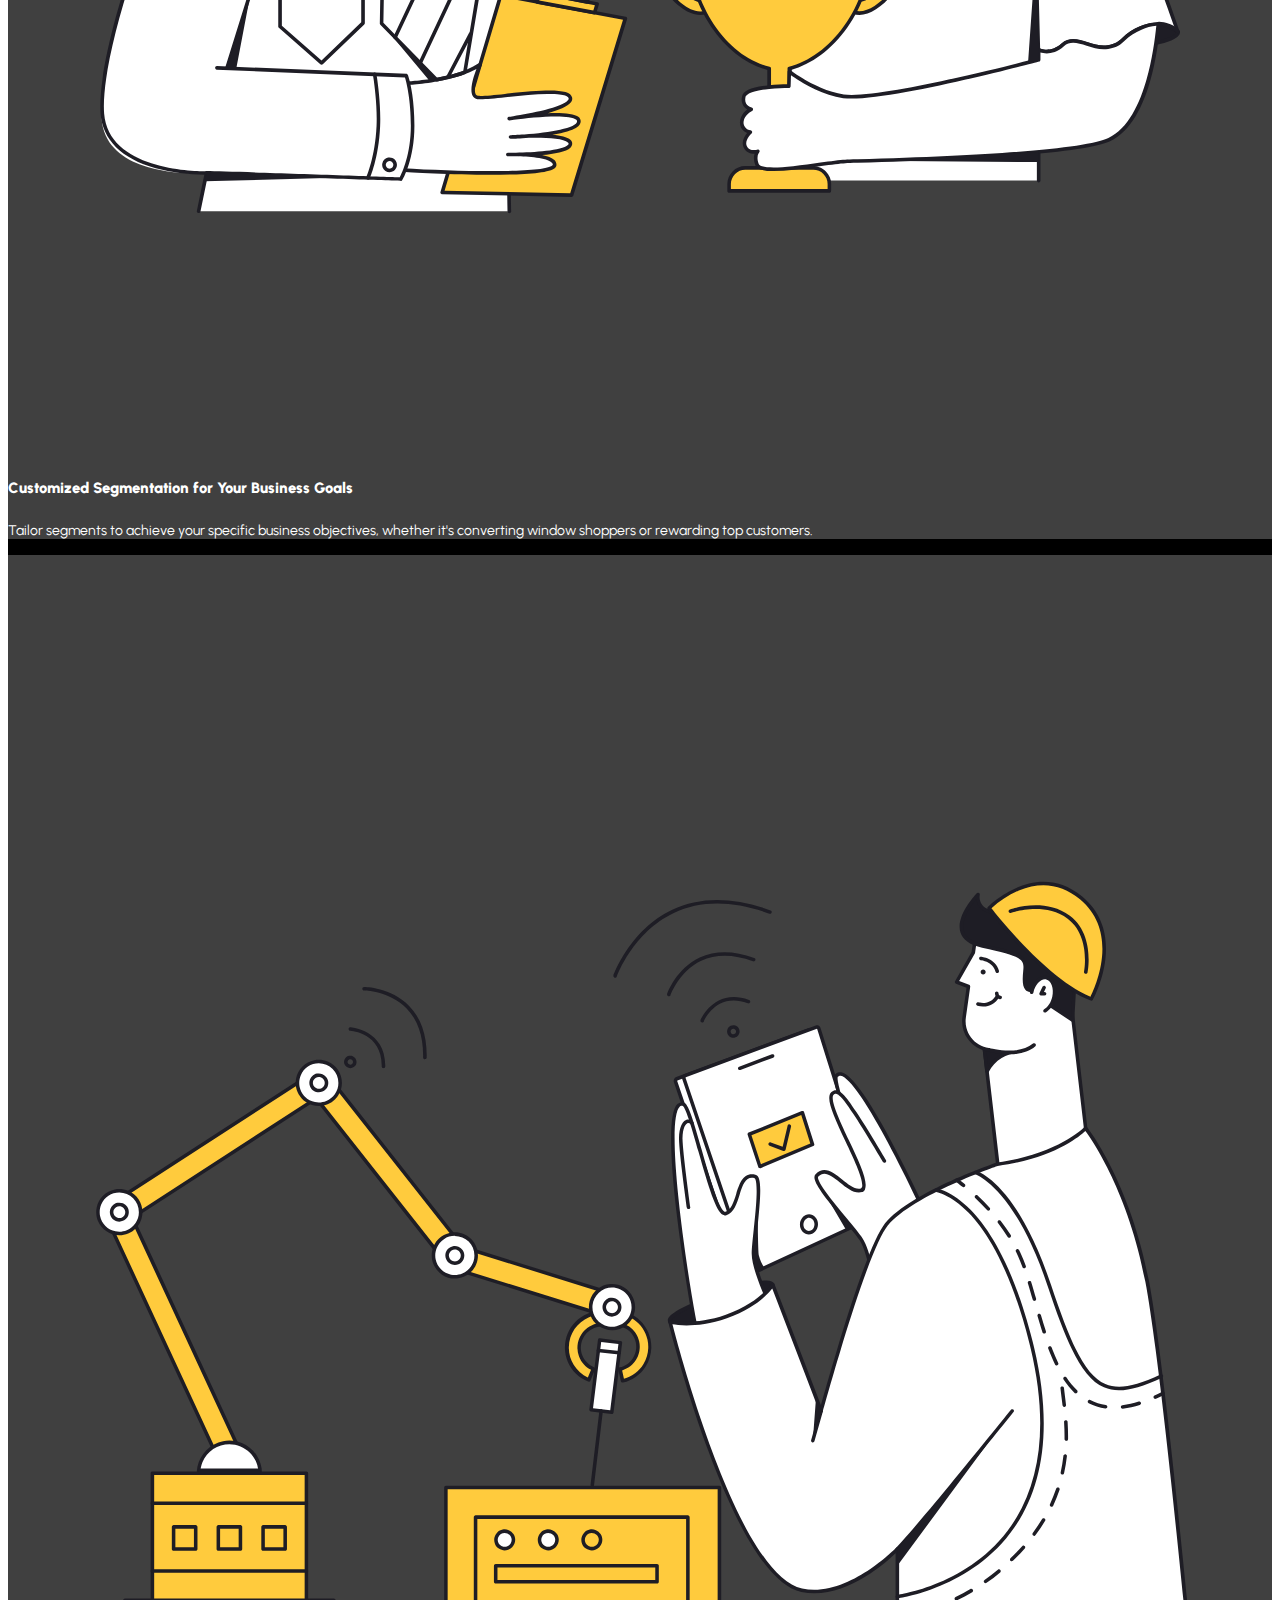
==== commit 35dcc0cd: "Update index.html" ====
--- a/index.html
+++ b/index.html
@@ -49,7 +49,7 @@
             in real-time, enabling us to engage with them in a unique and personalized
             way.
           </p>
-          <button class="btn btn-primary-outline btn-primary-outline-dark" type="submit">
+          <button class="btn btn-primary btn-primary-light" type="submit">
             Coming Soon!
           </button>
         </div>
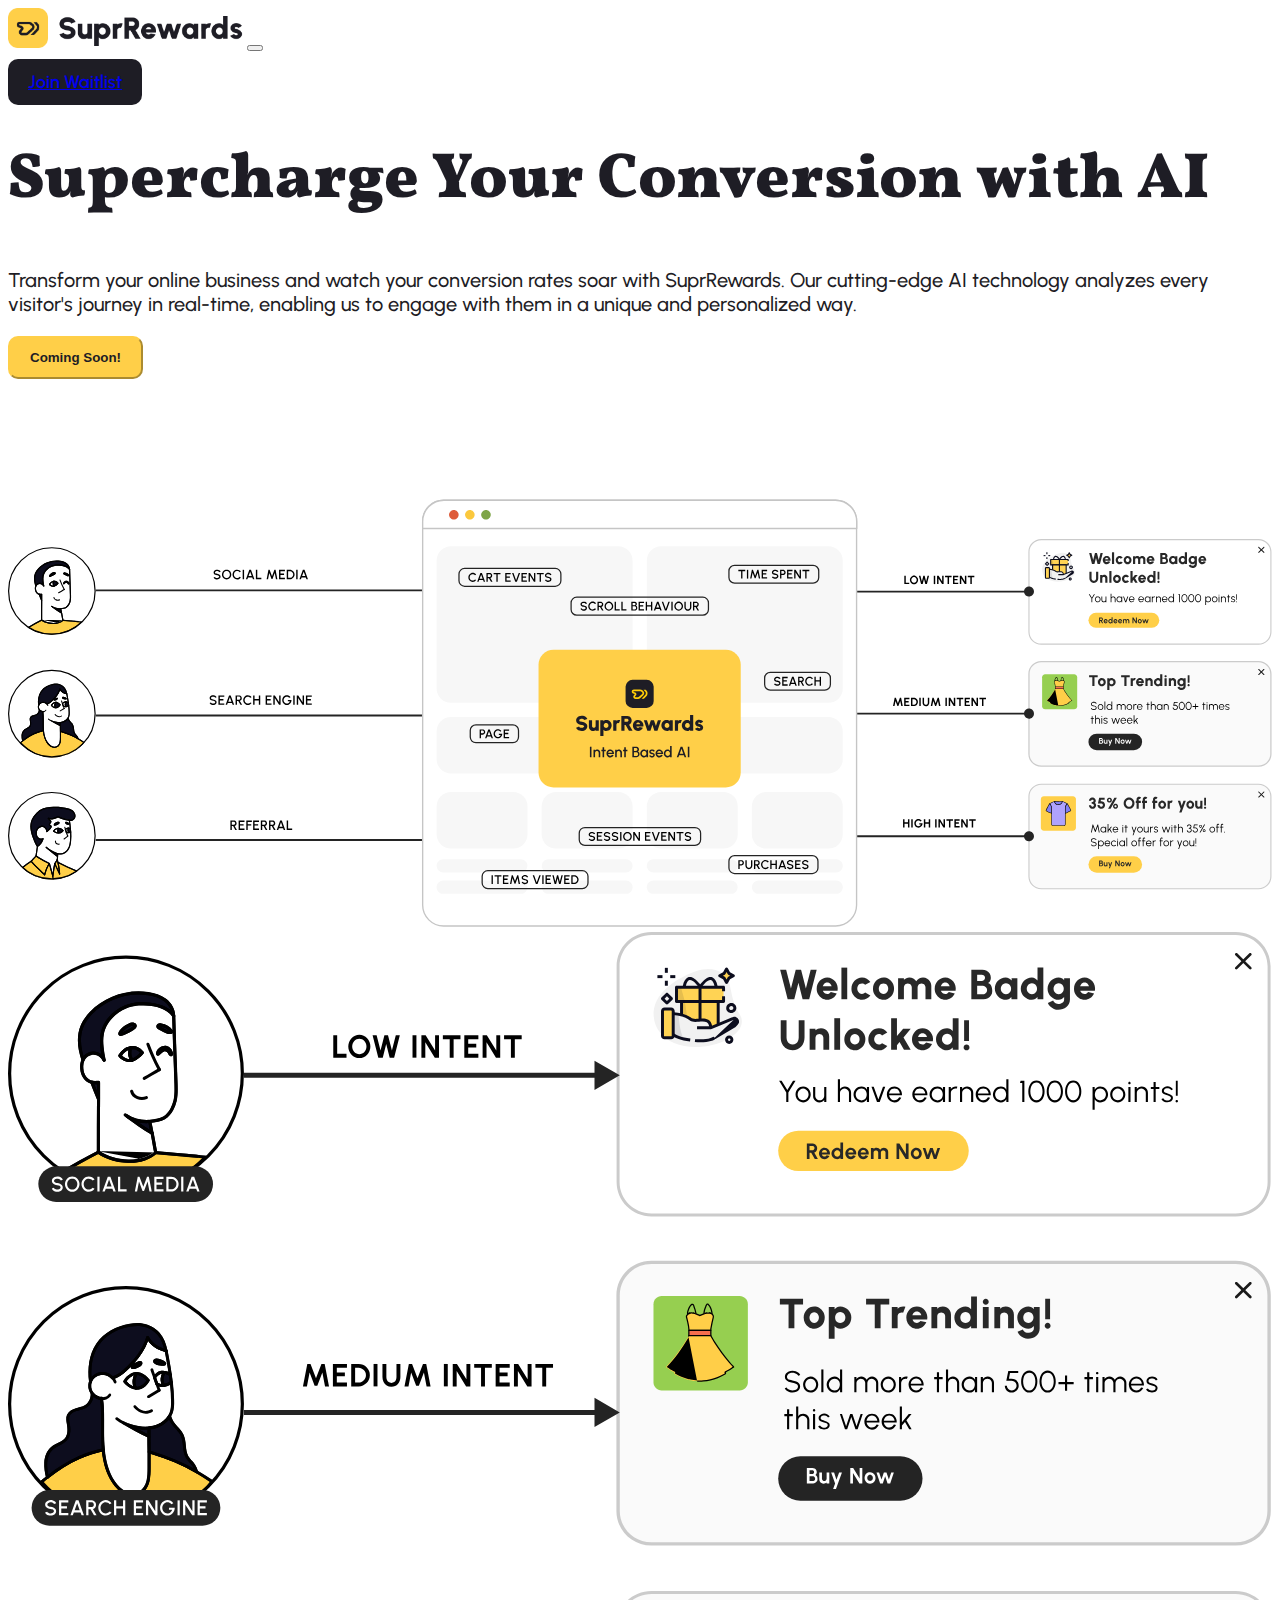
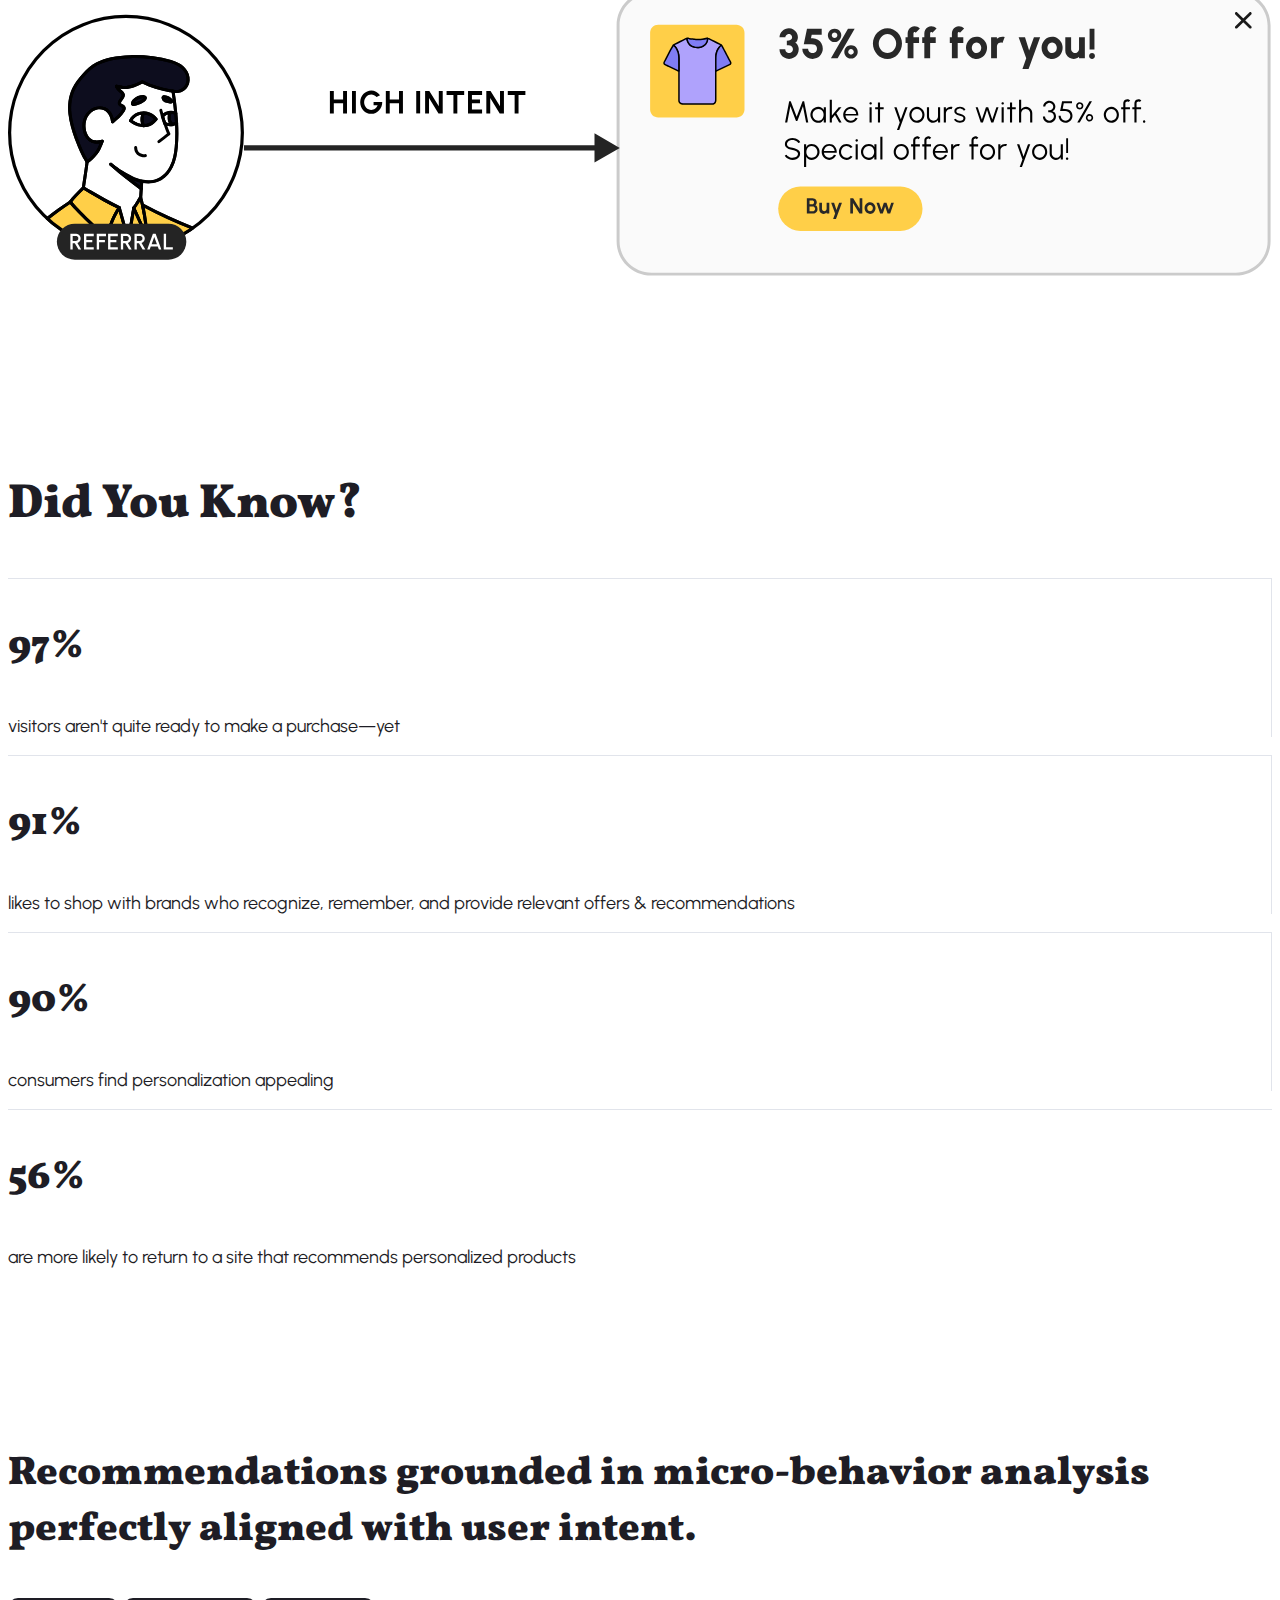
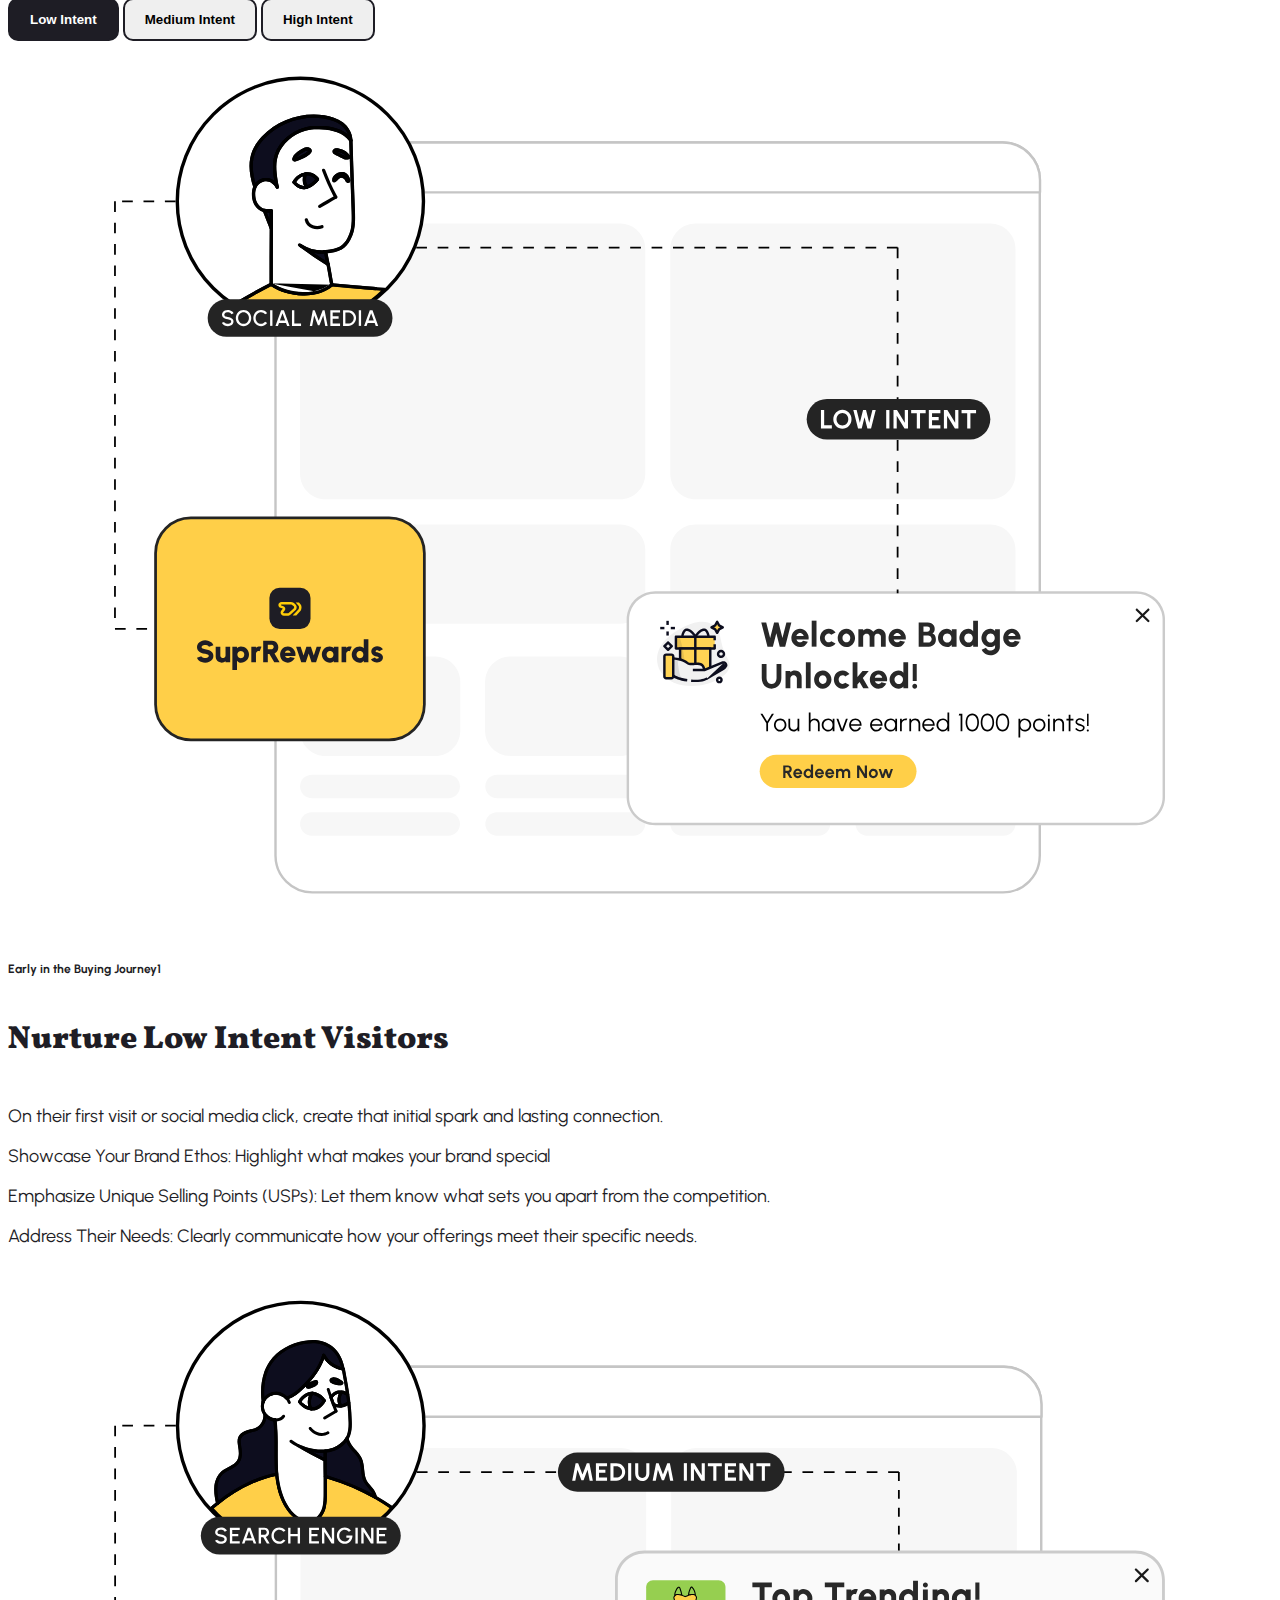
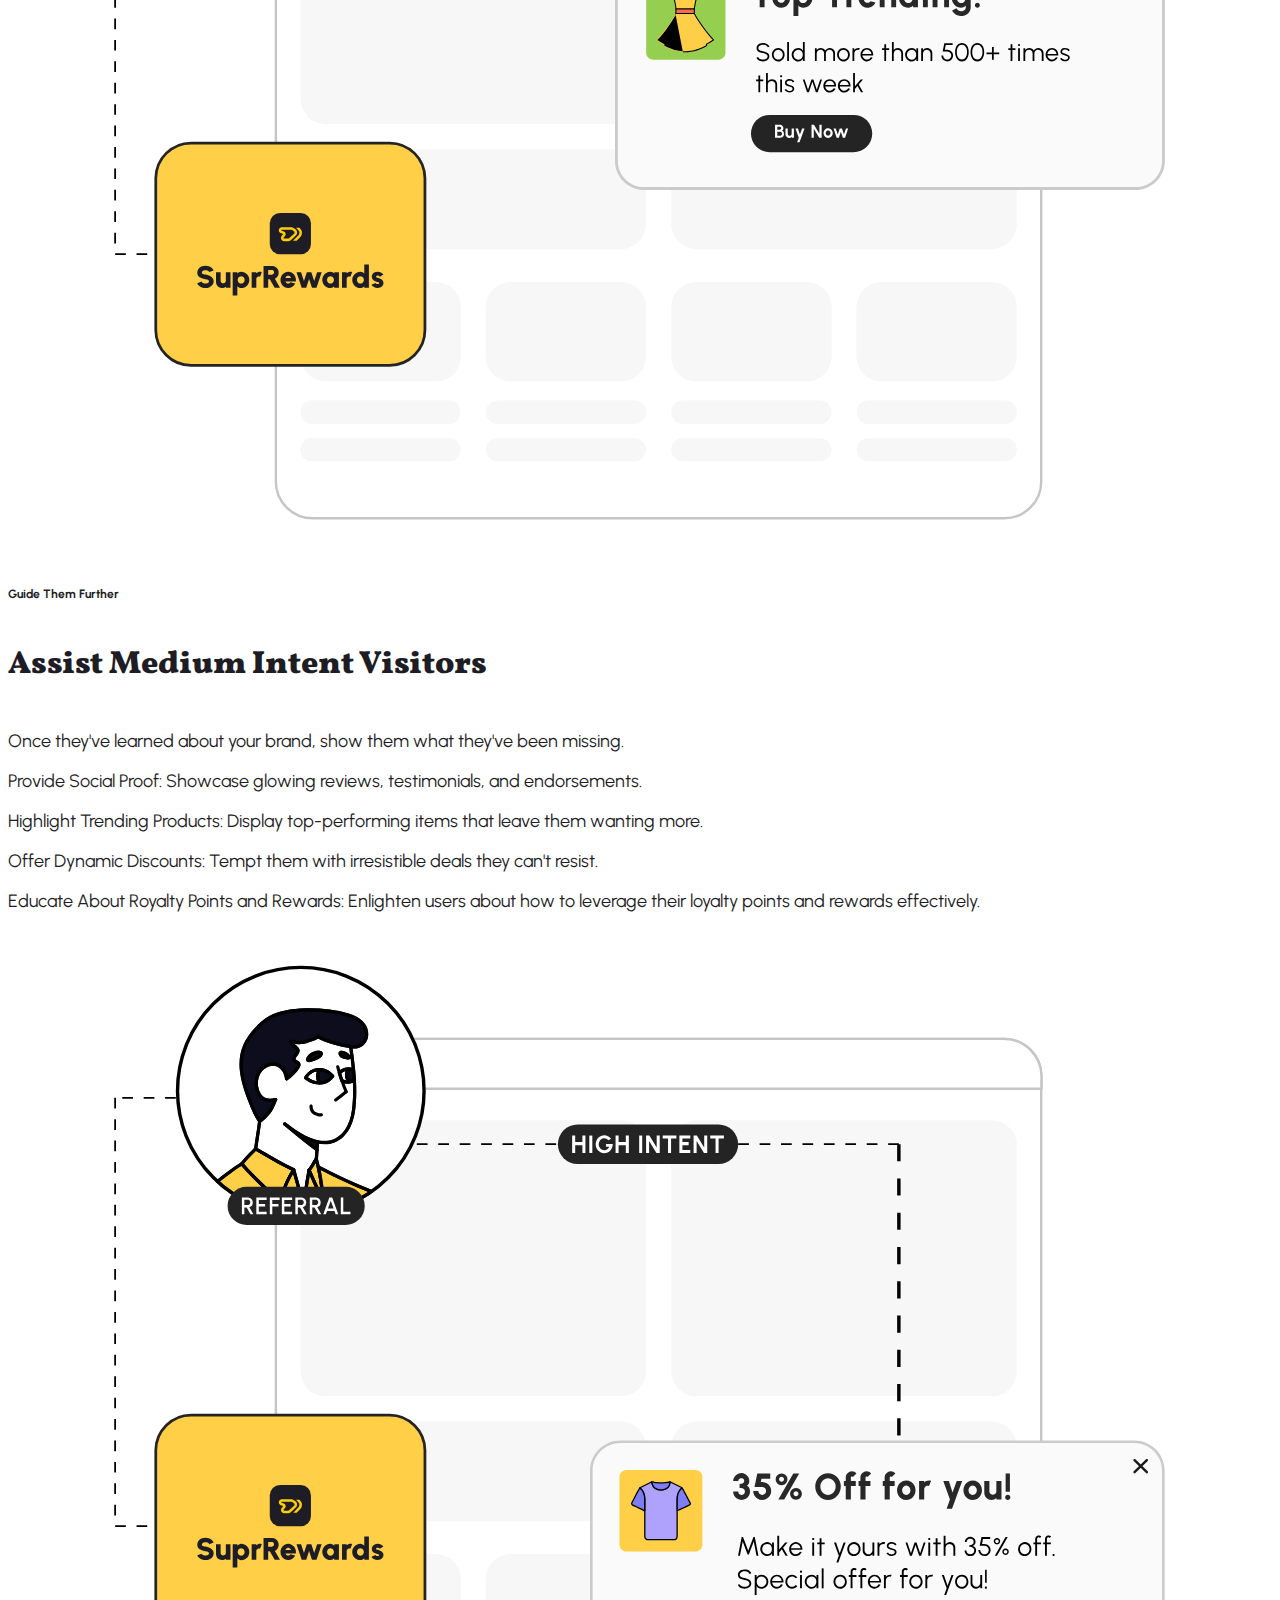
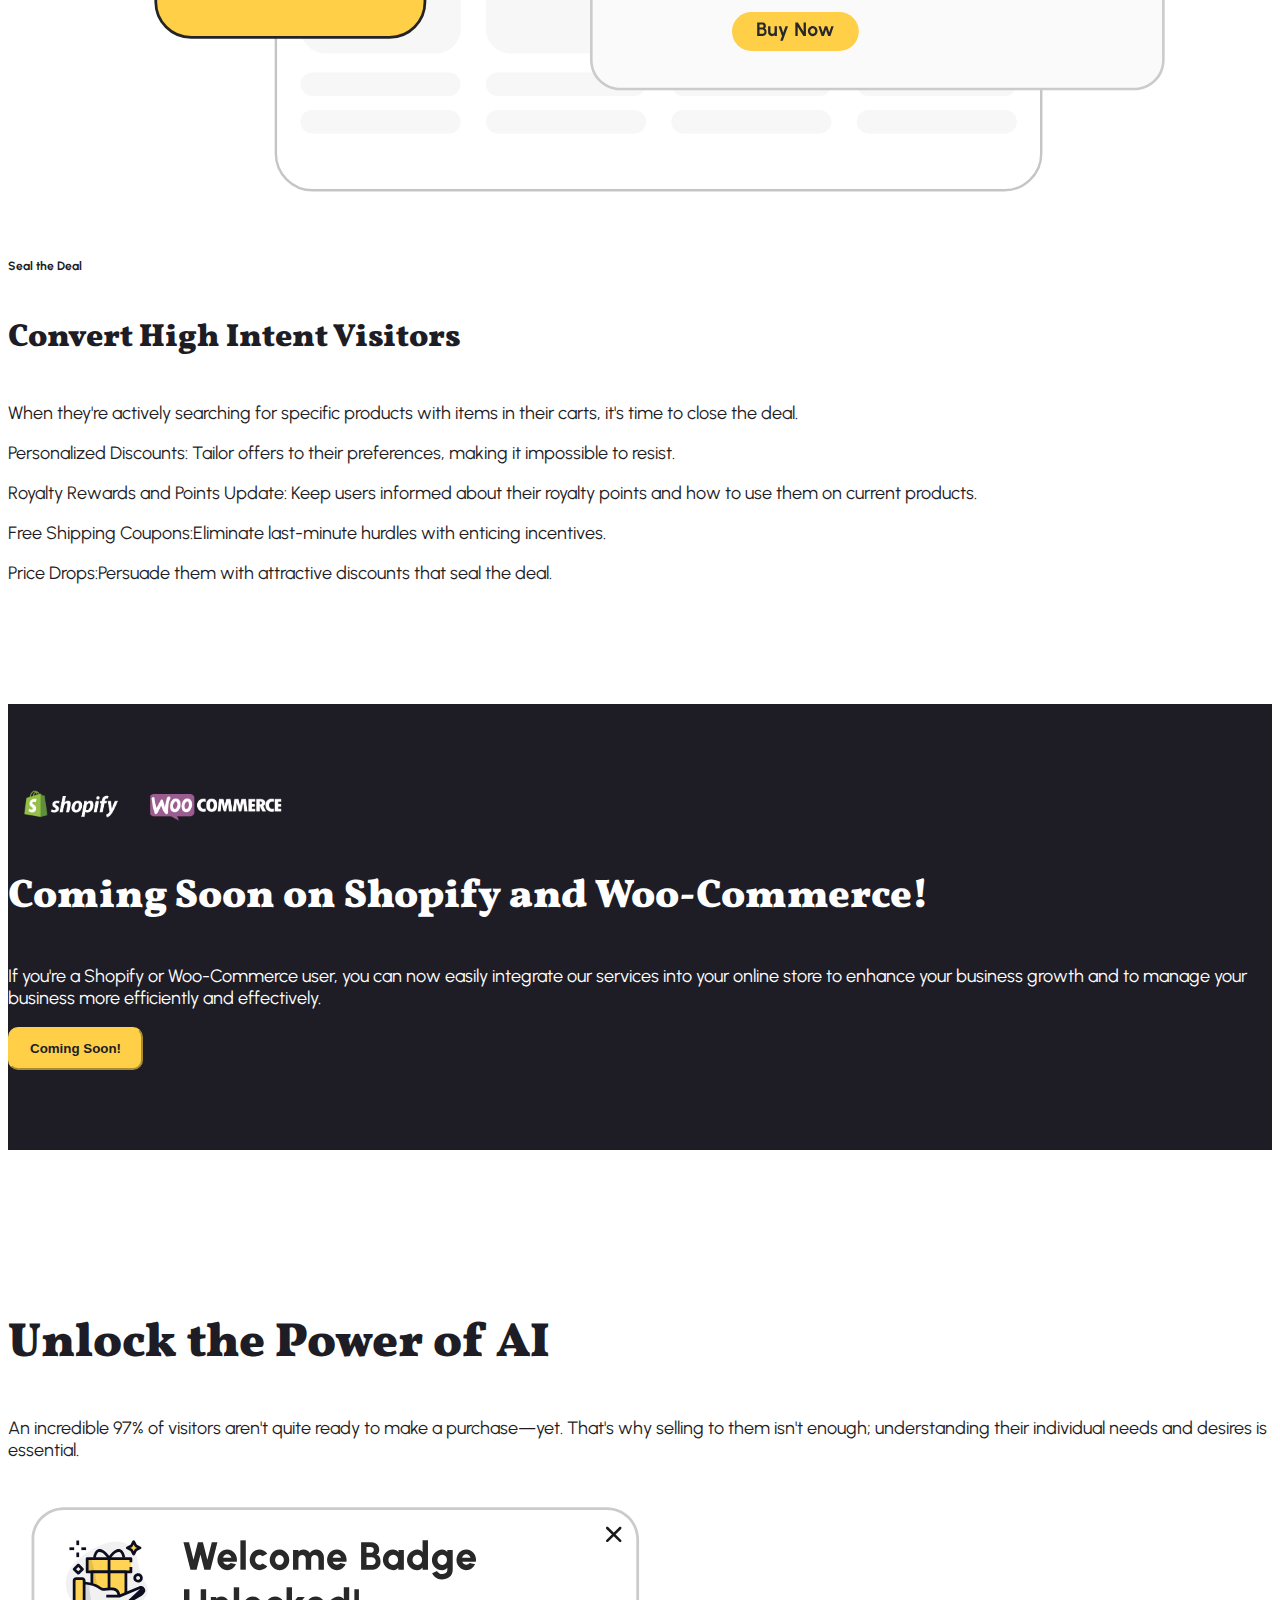
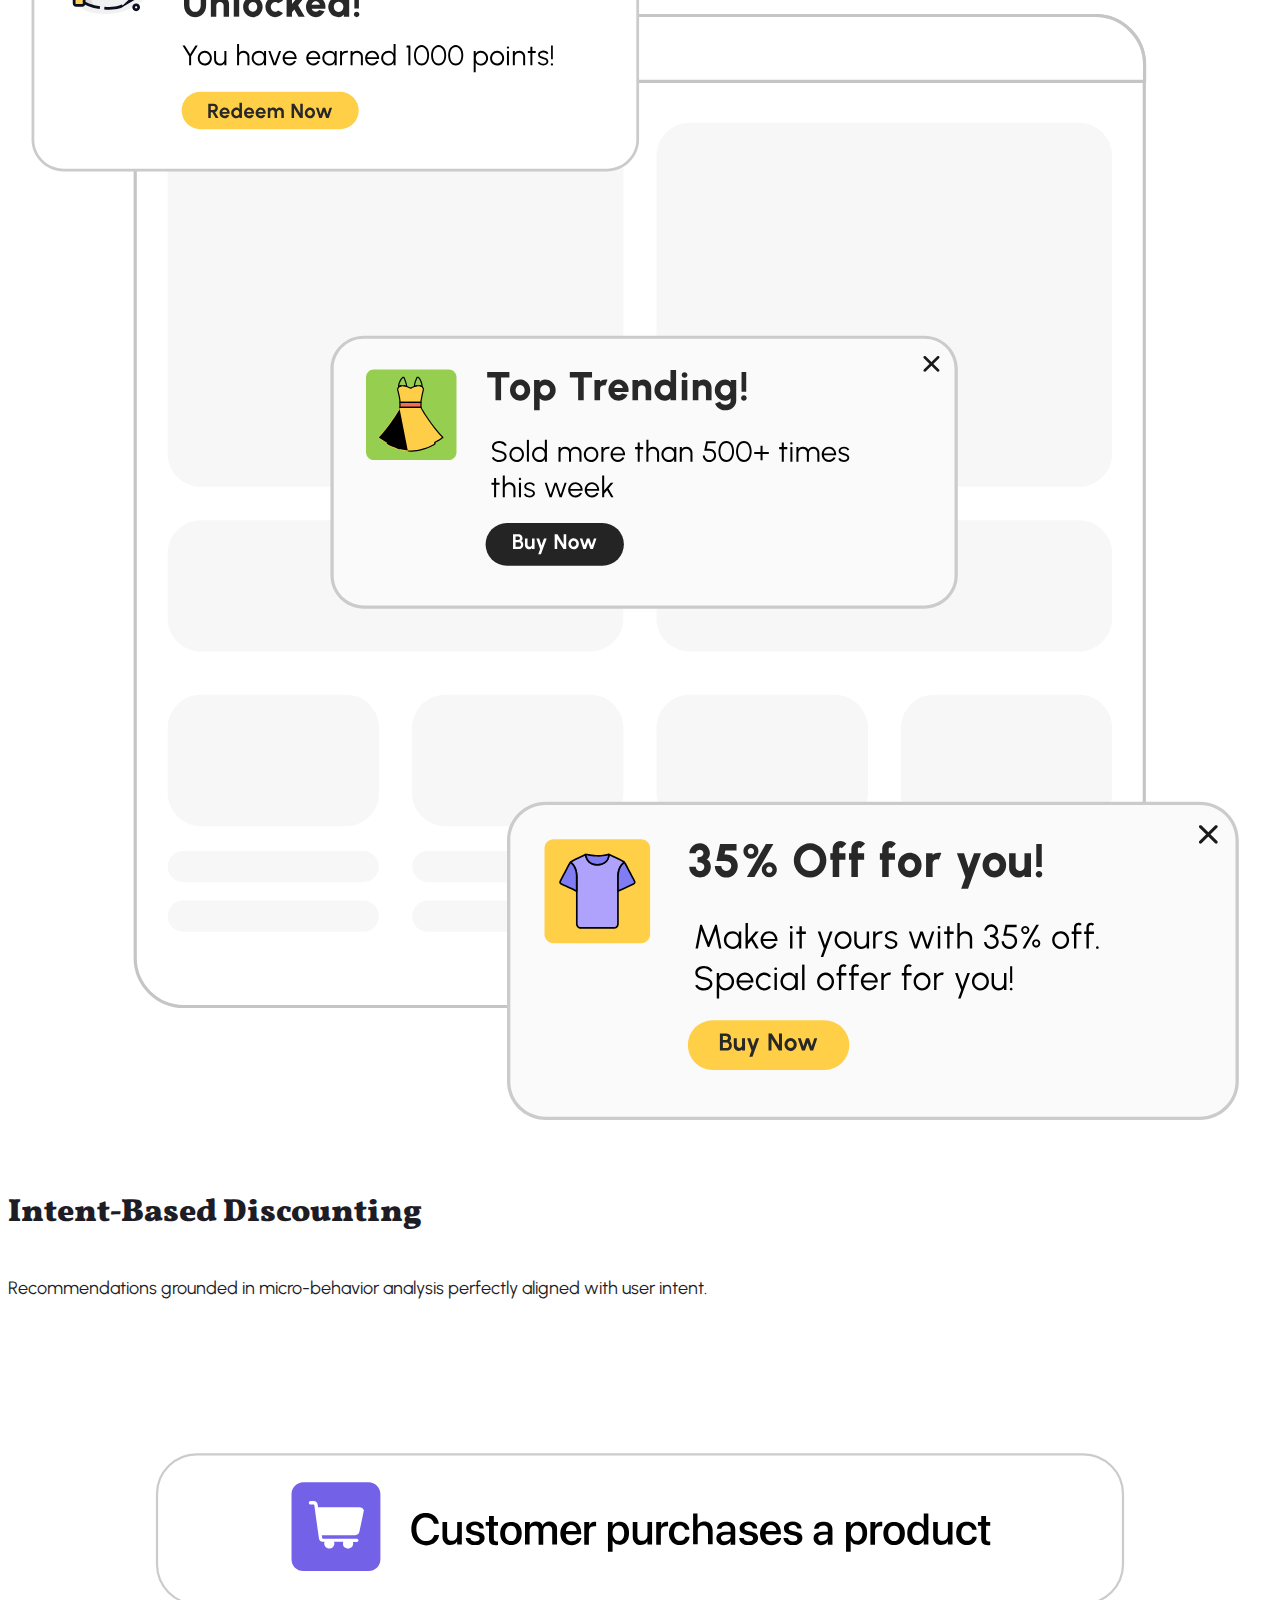
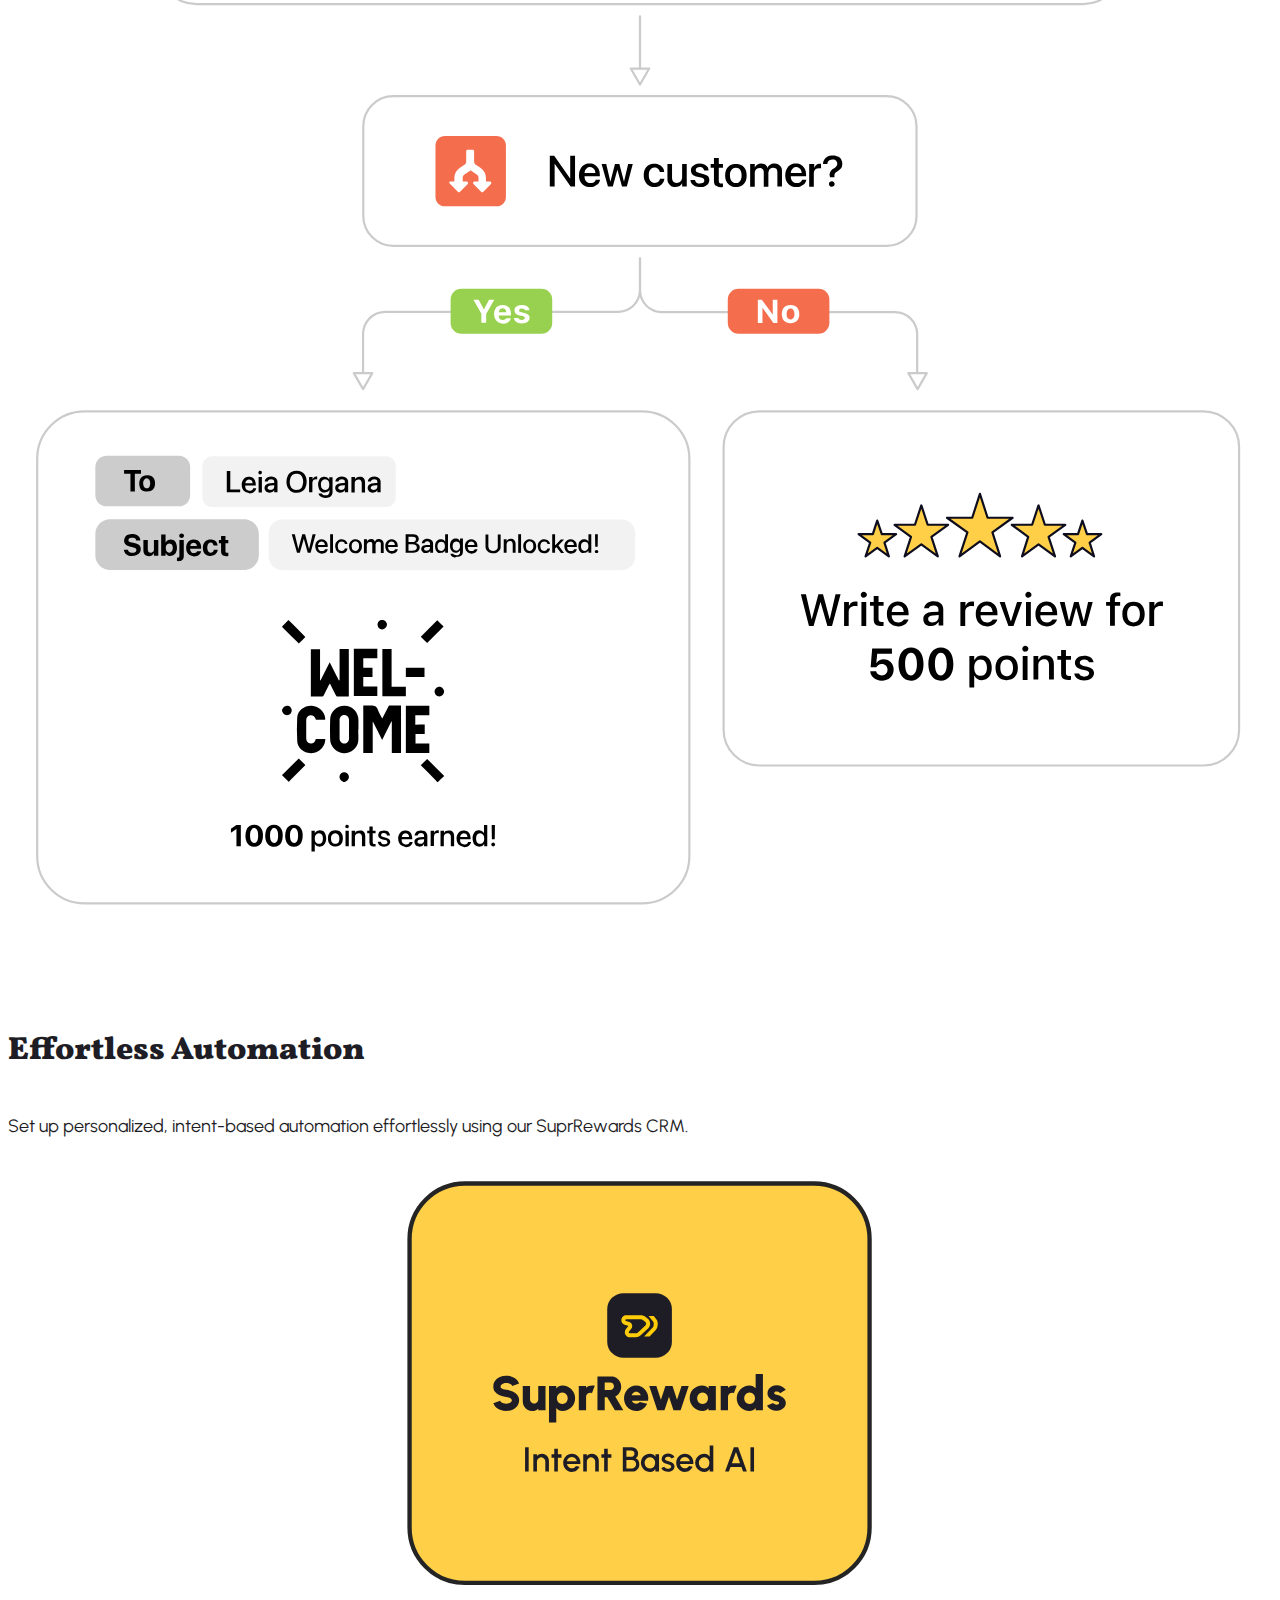
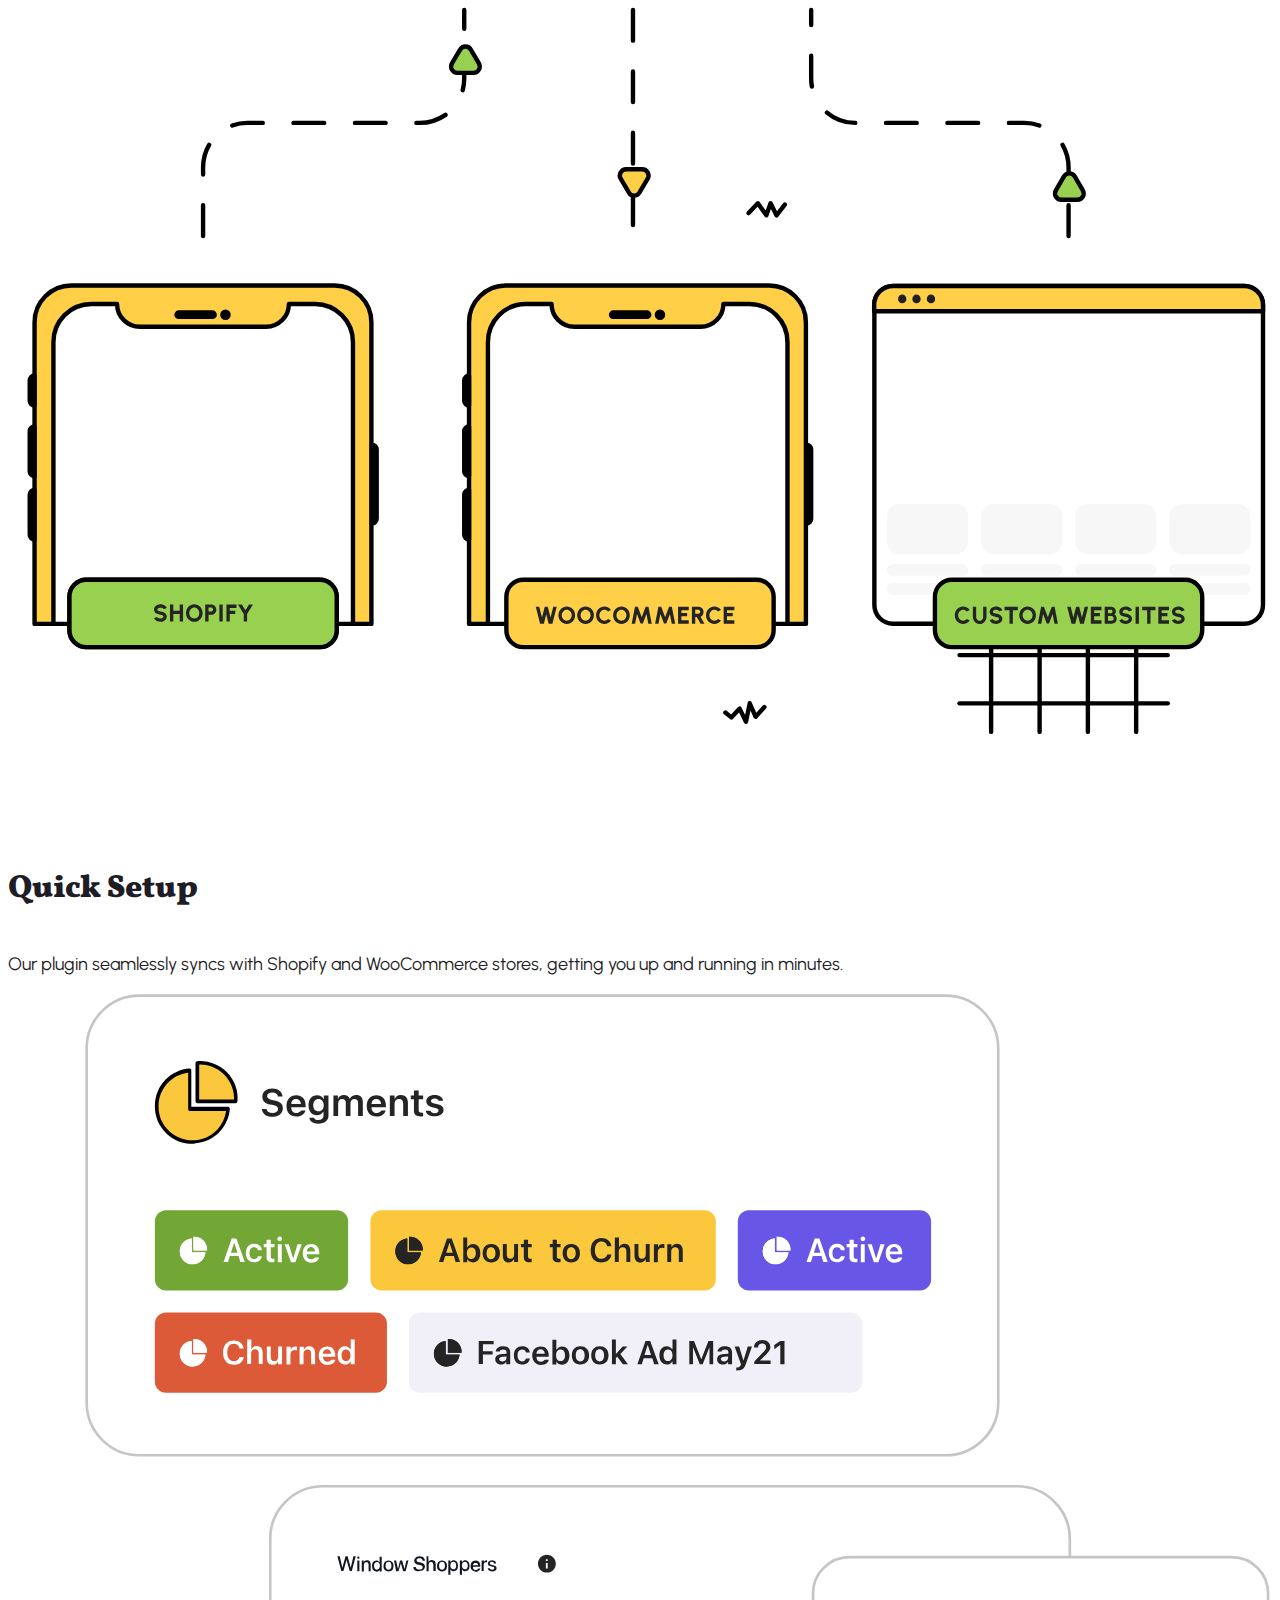
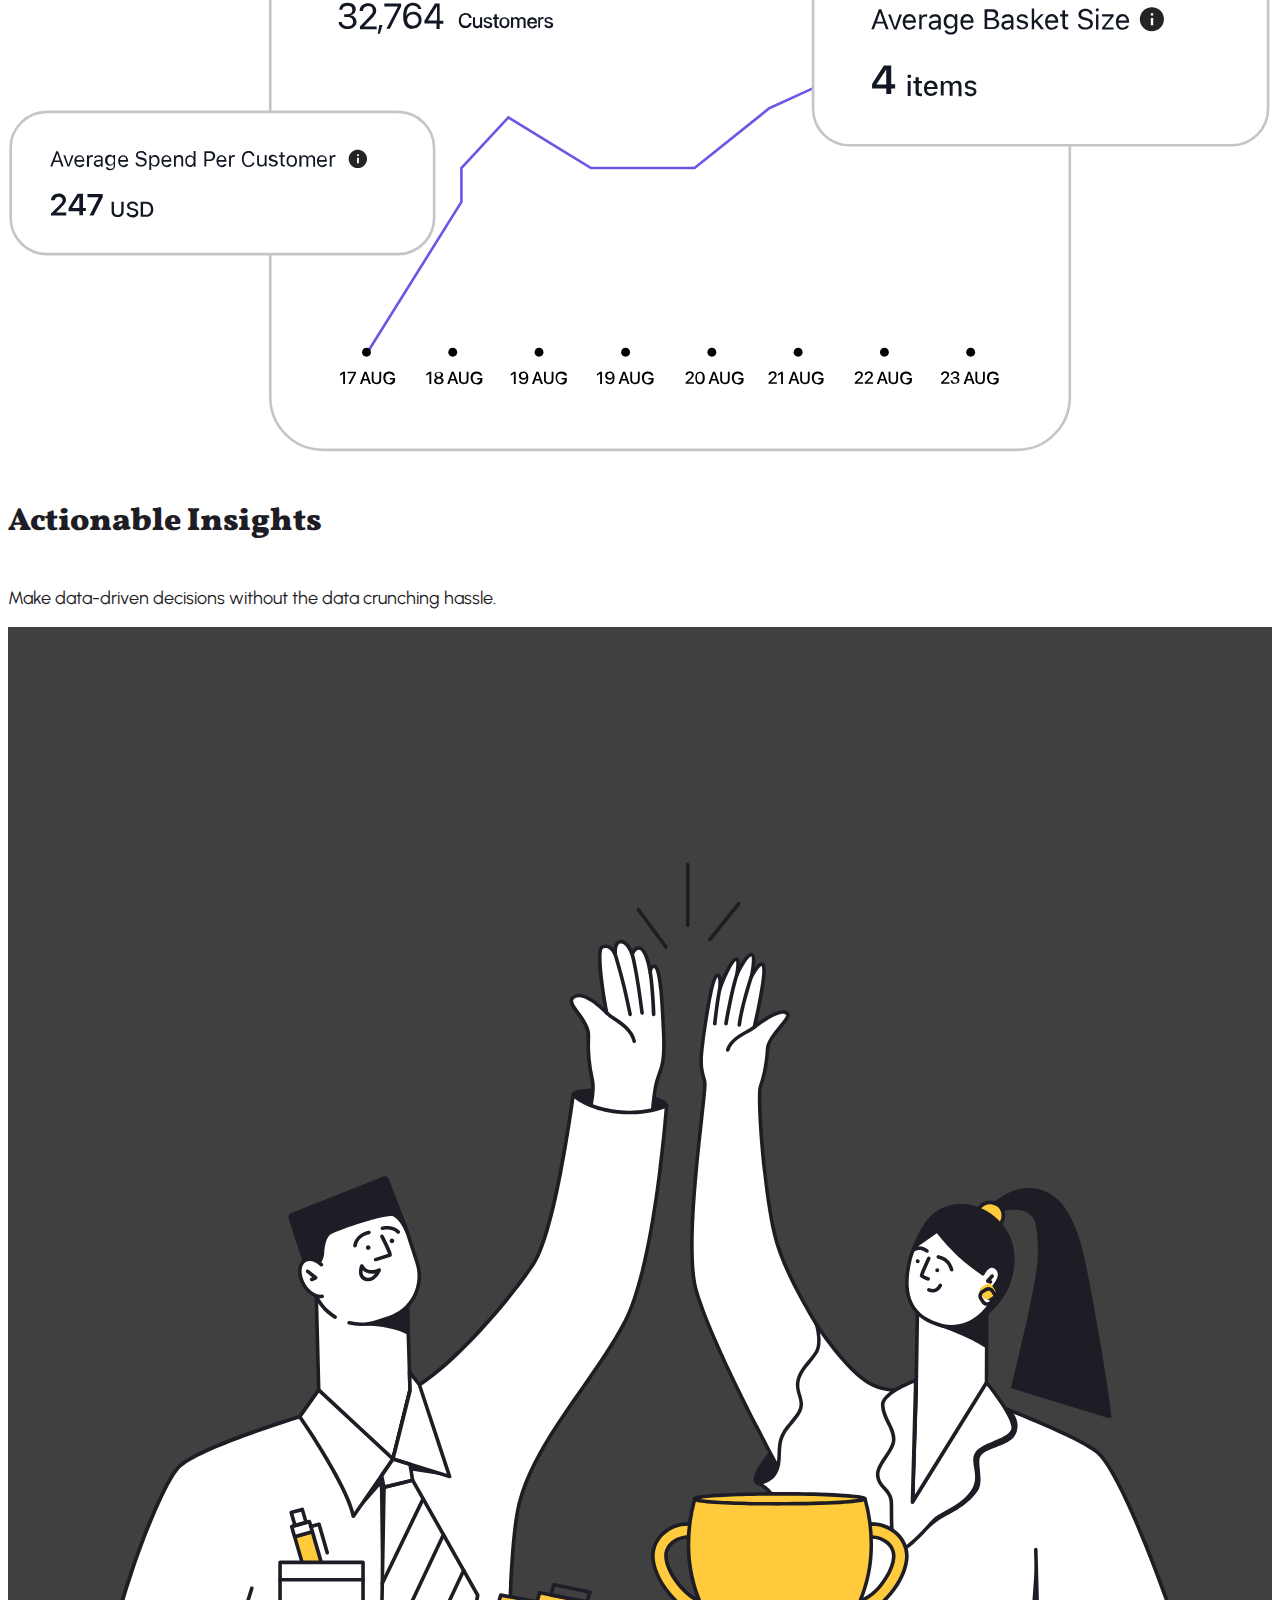
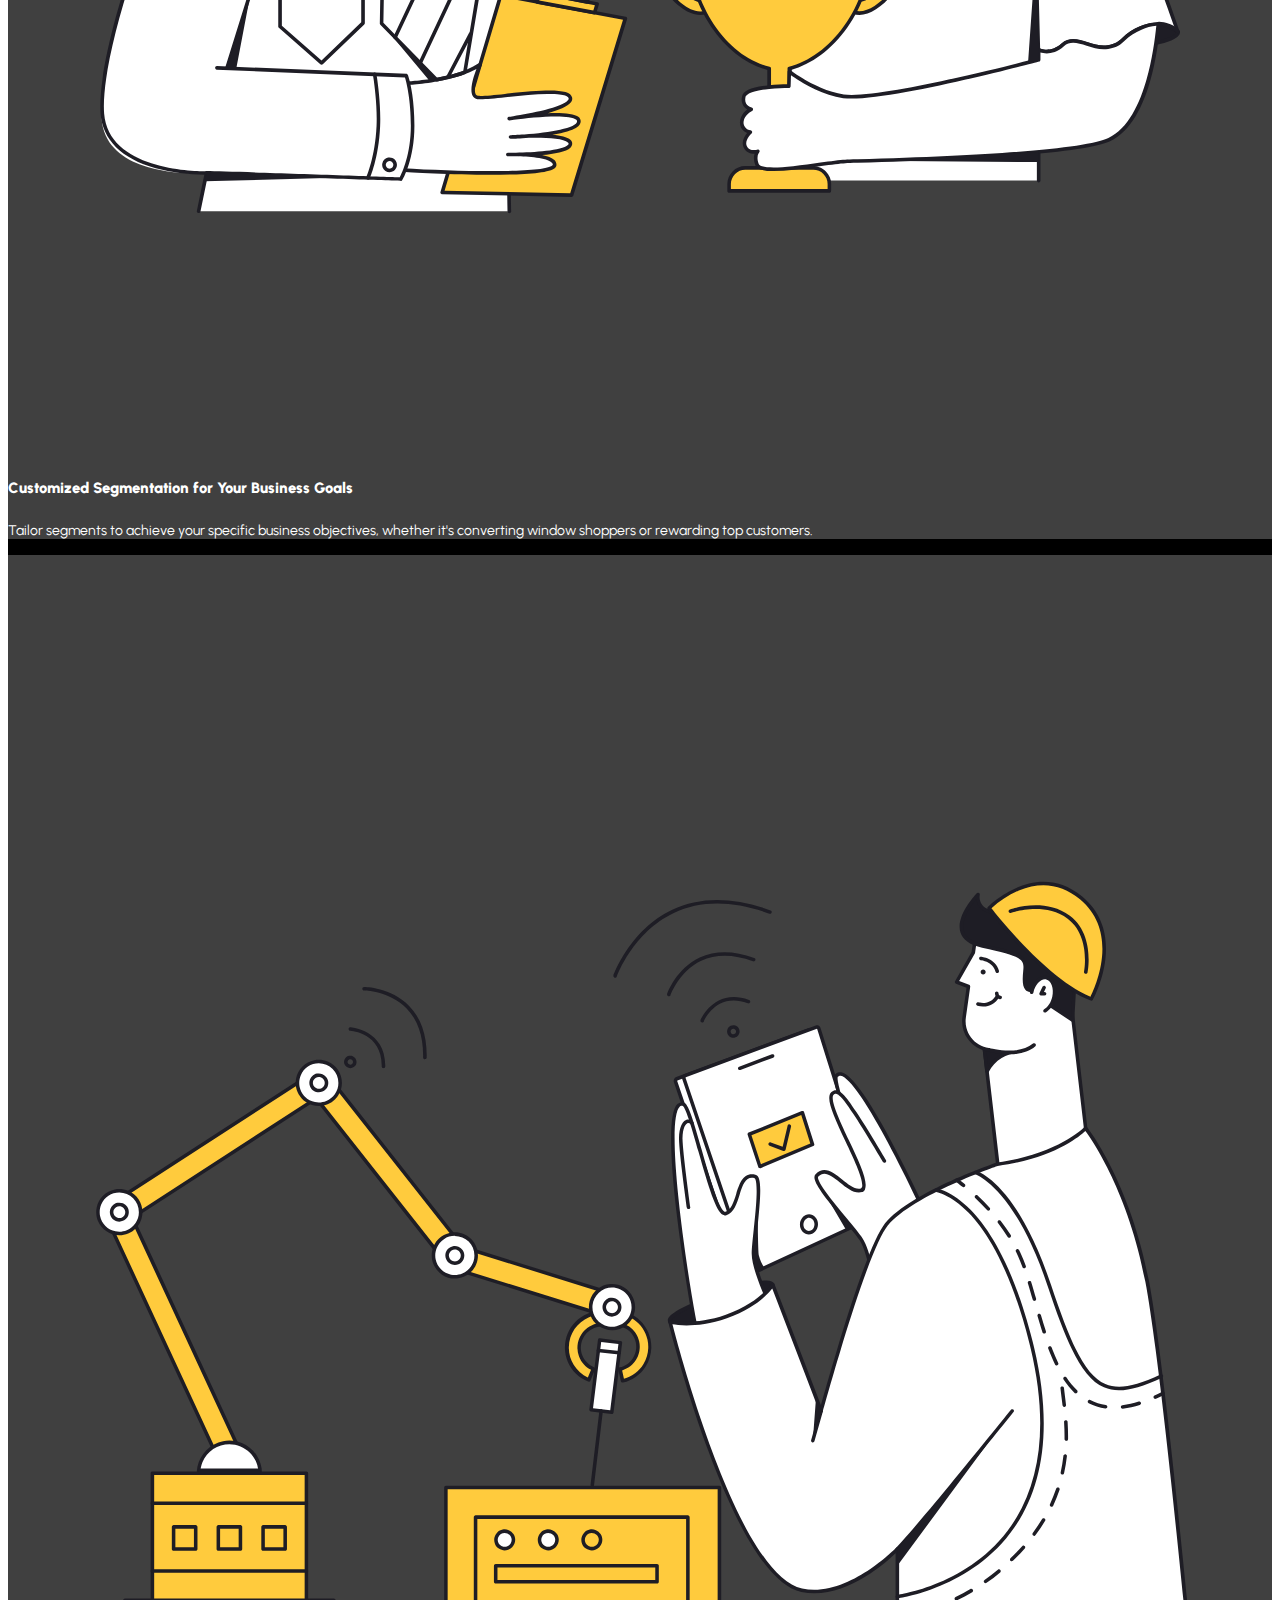
==== commit 75c14b92: "Update index.html" ====
--- a/index.html
+++ b/index.html
@@ -101,7 +101,7 @@
       <div class="row">
         <div class="col-md-8 col-12 offset-md-2 text-center">
           <div>
-            <h3>Features to help achieve all your growth and retention objectives</h3>
+            <h3>Recommendations grounded in micro-behavior analysis perfectly aligned with user intent.</h3>
             <div class="featuresButton mt-4">
               <button class="btn btn-primary-outline-dark mb-1 tab-btn active" data-target="1">Low Intent</button>
               <button class="btn btn-primary-outline-dark mx-2 mb-2 tab-btn" data-target="2">
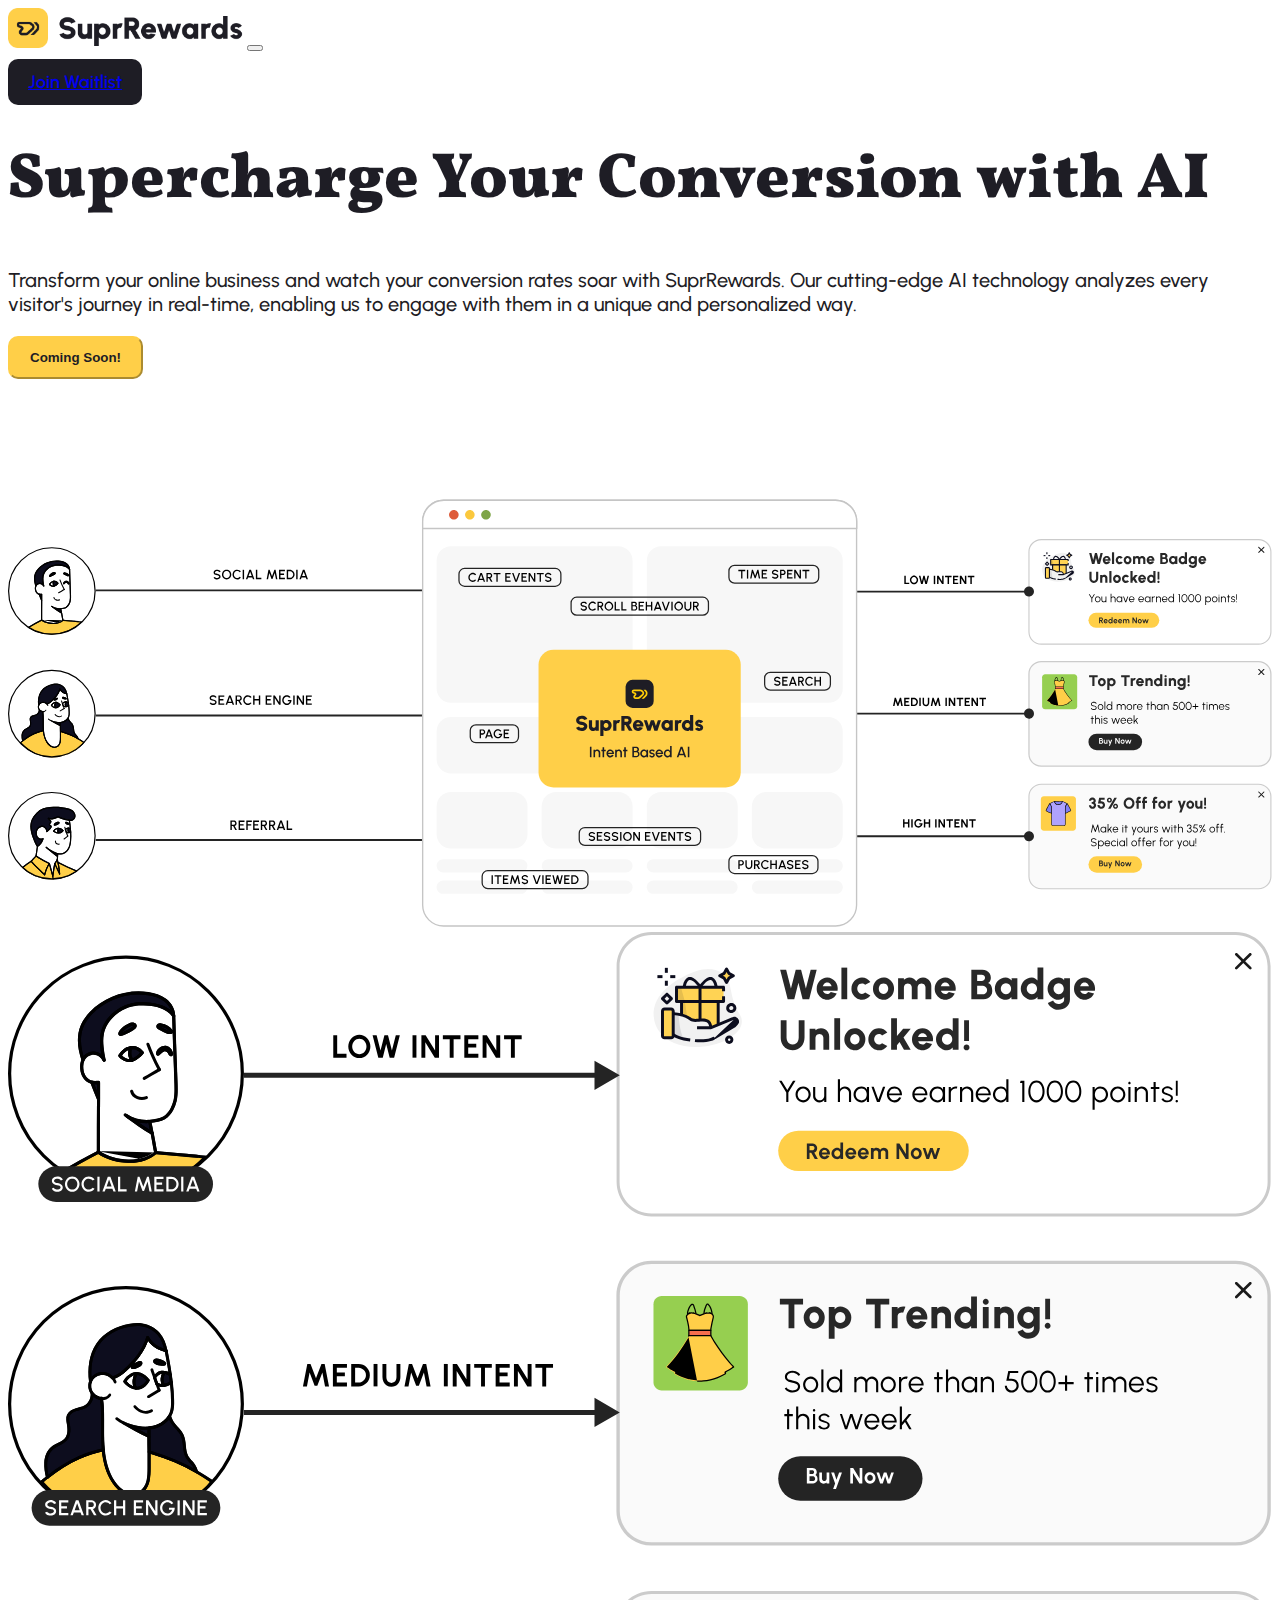
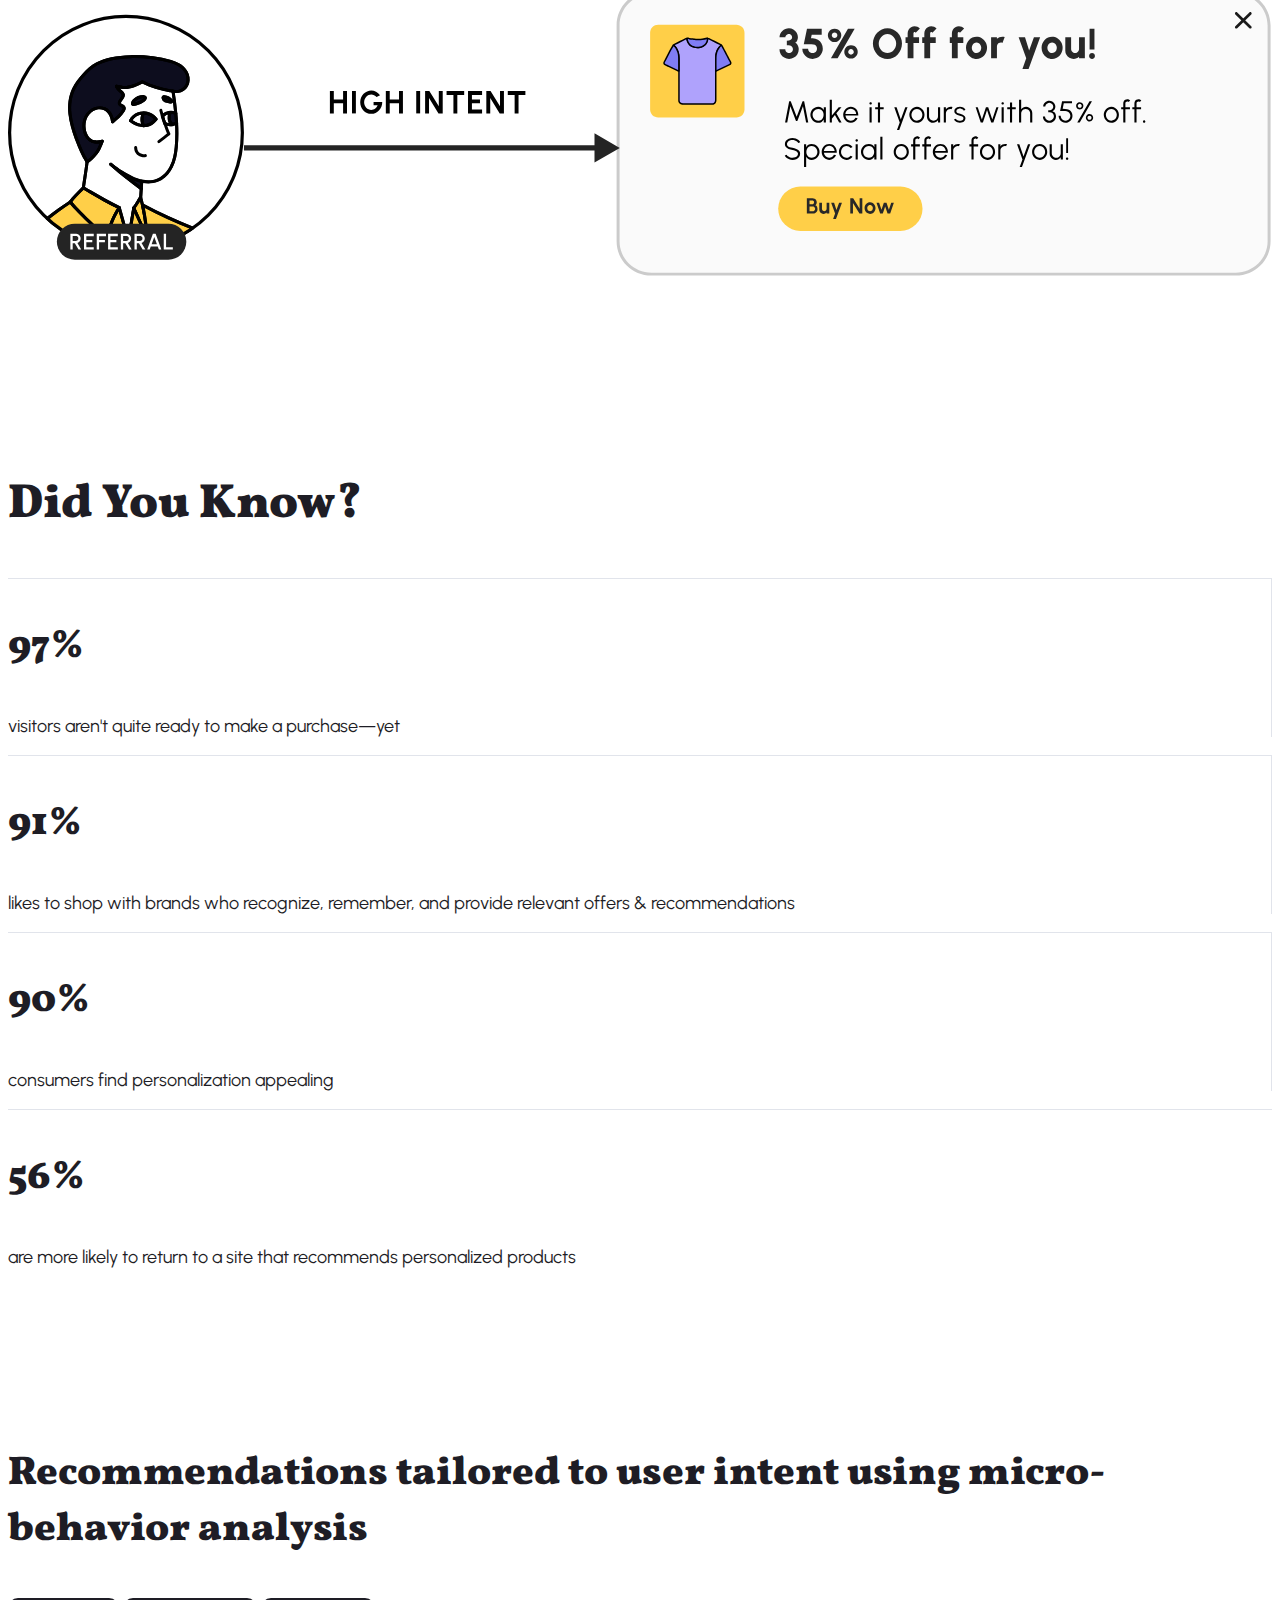
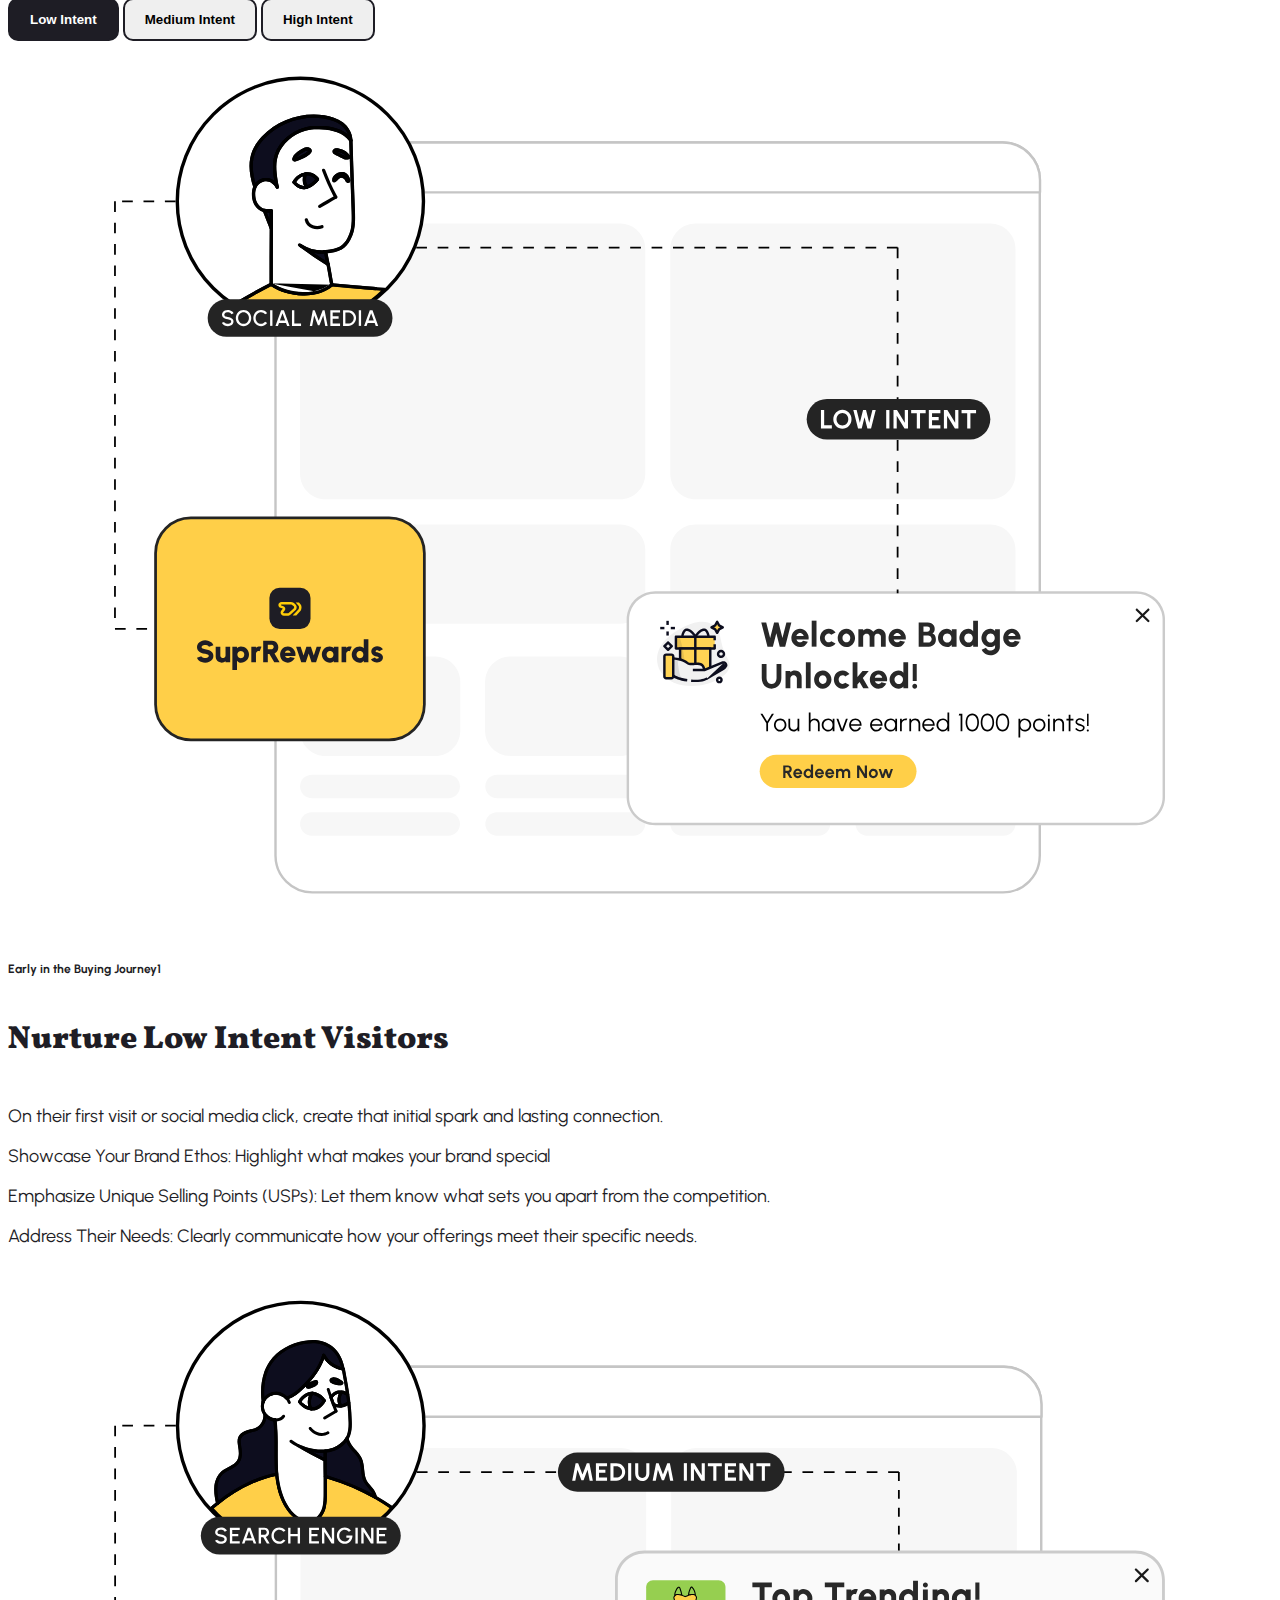
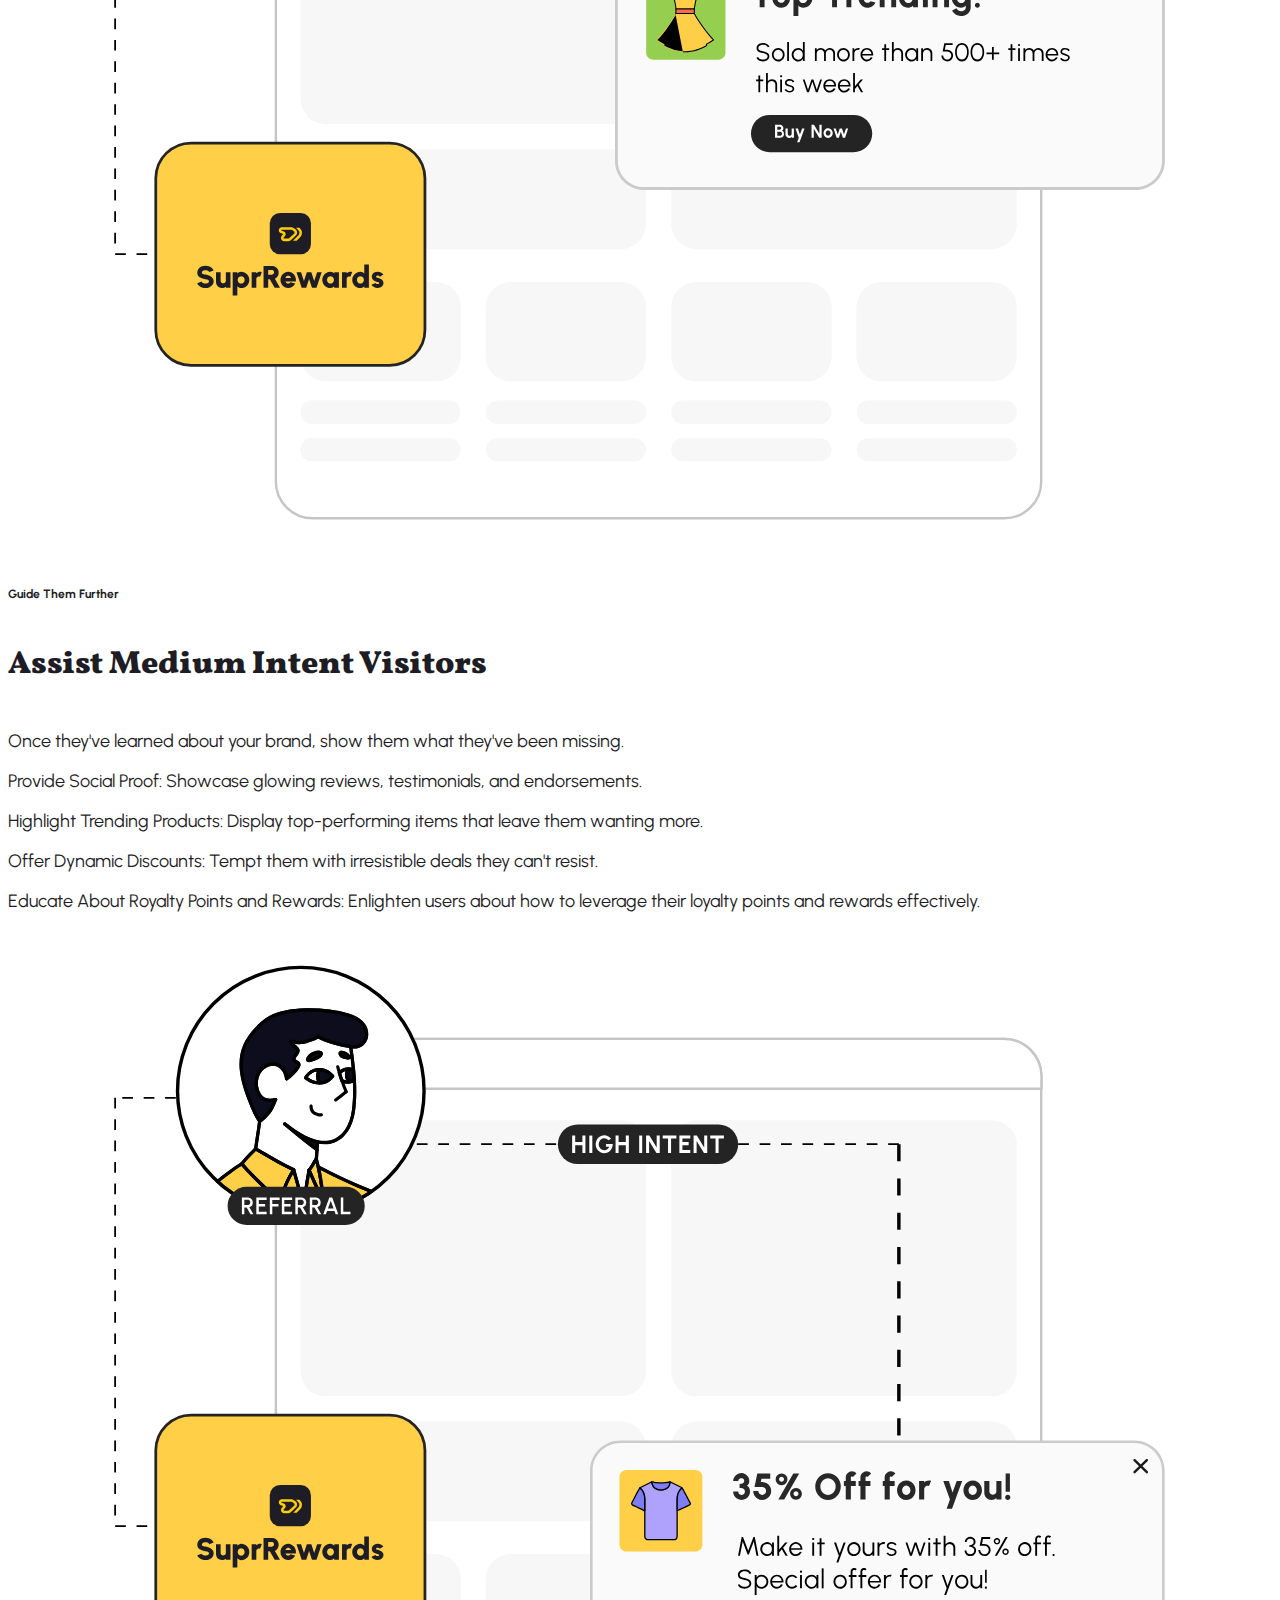
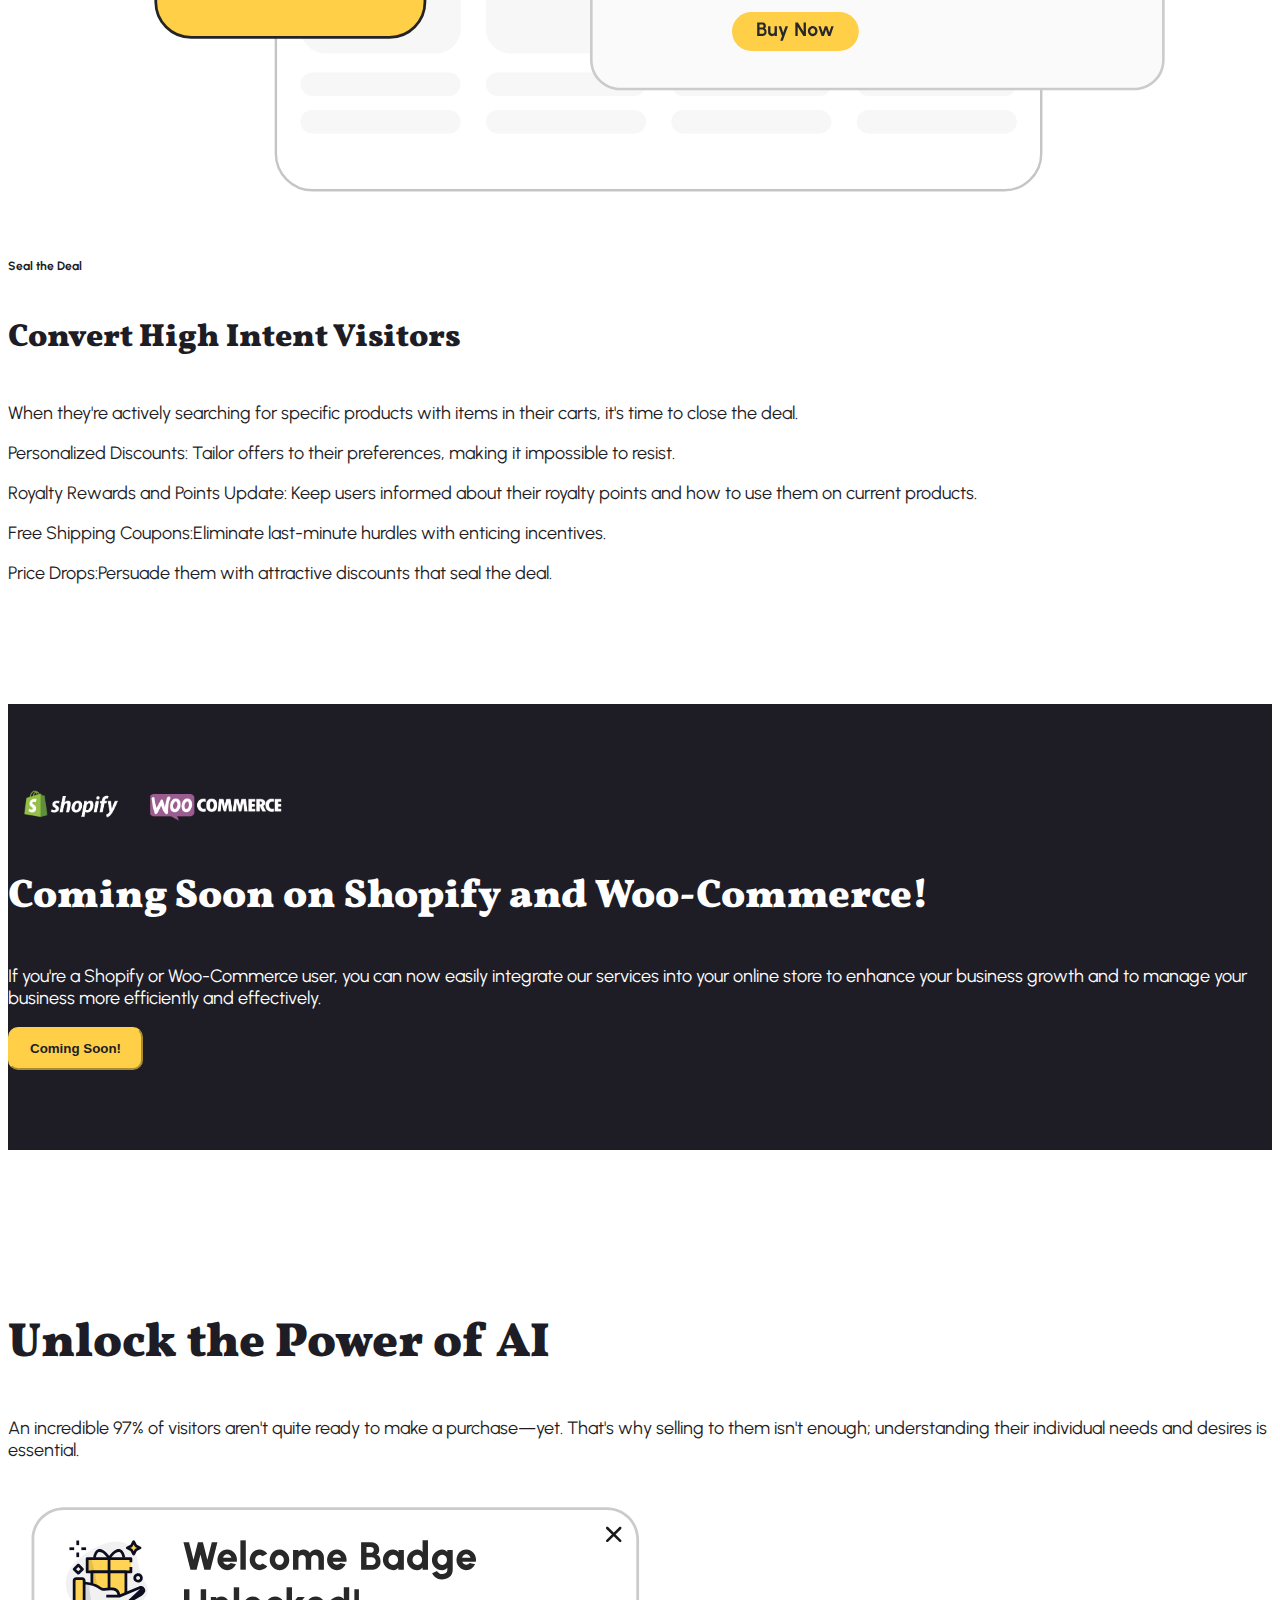
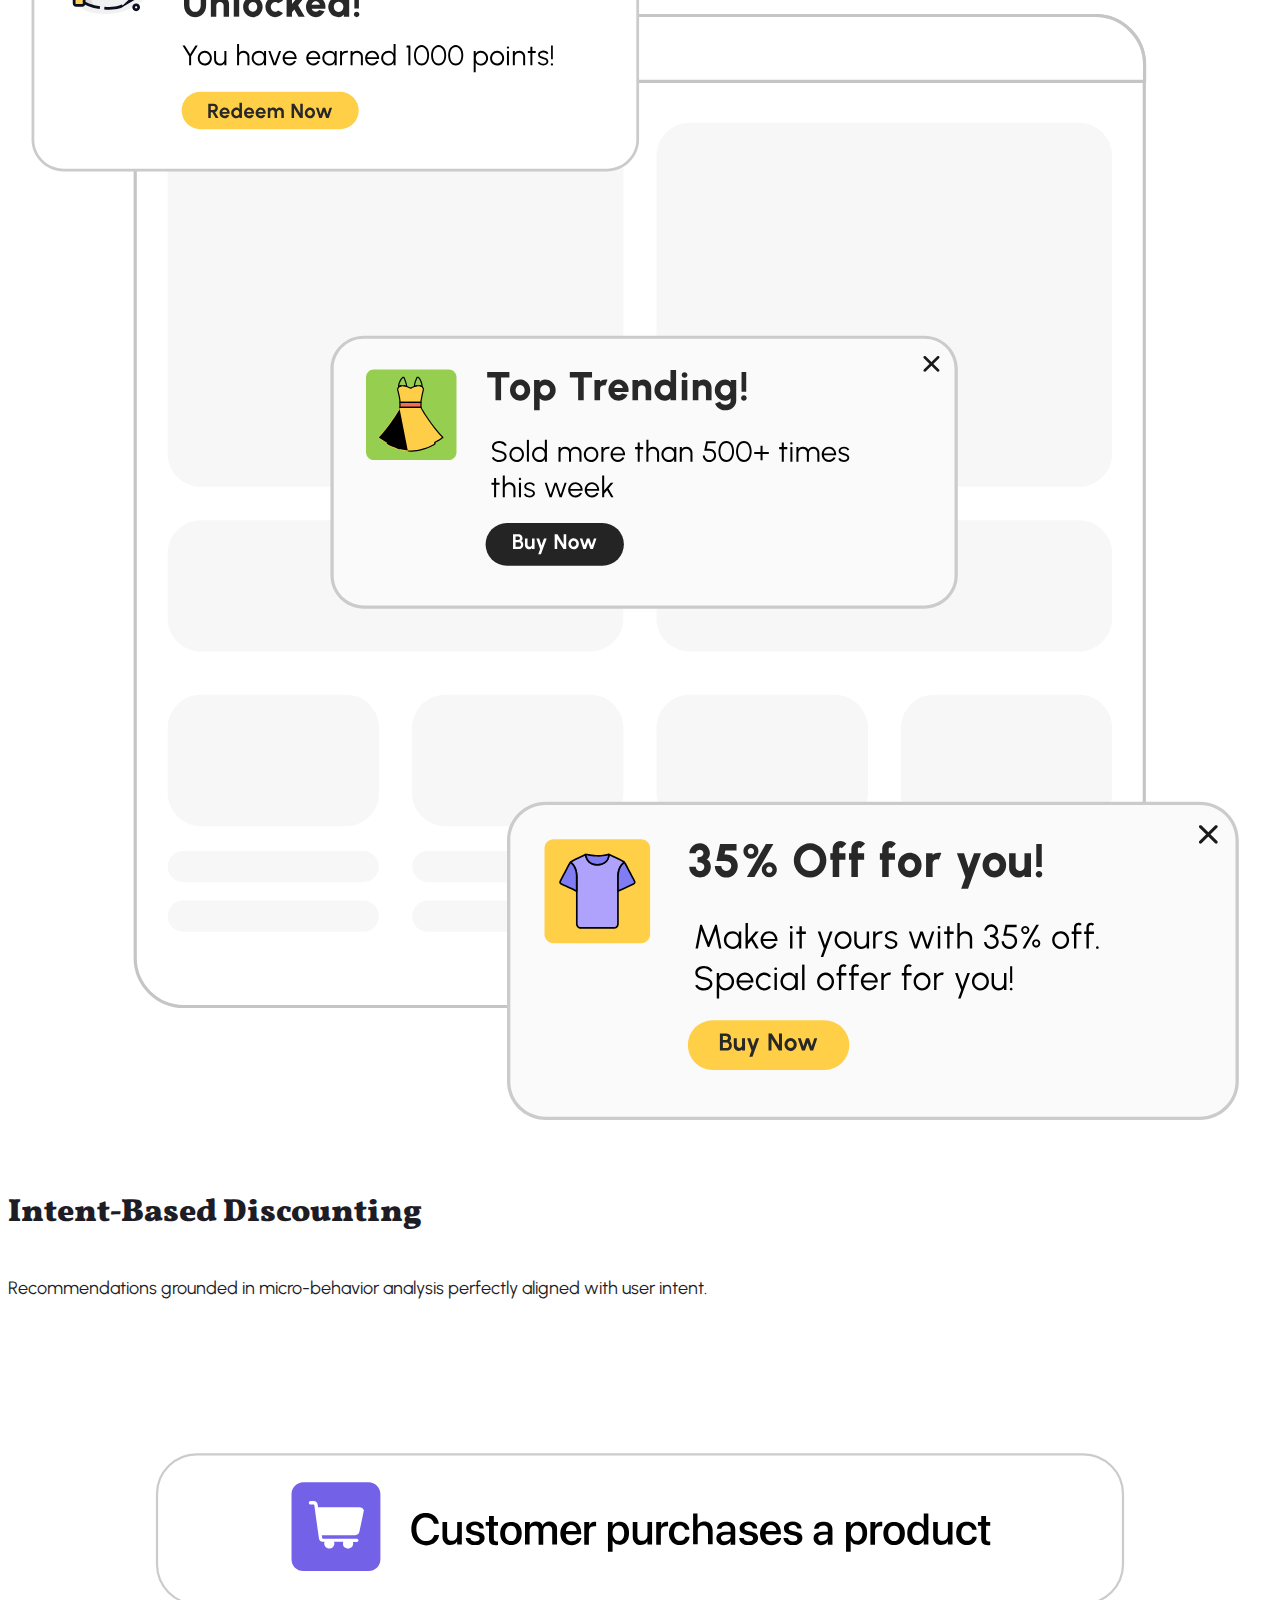
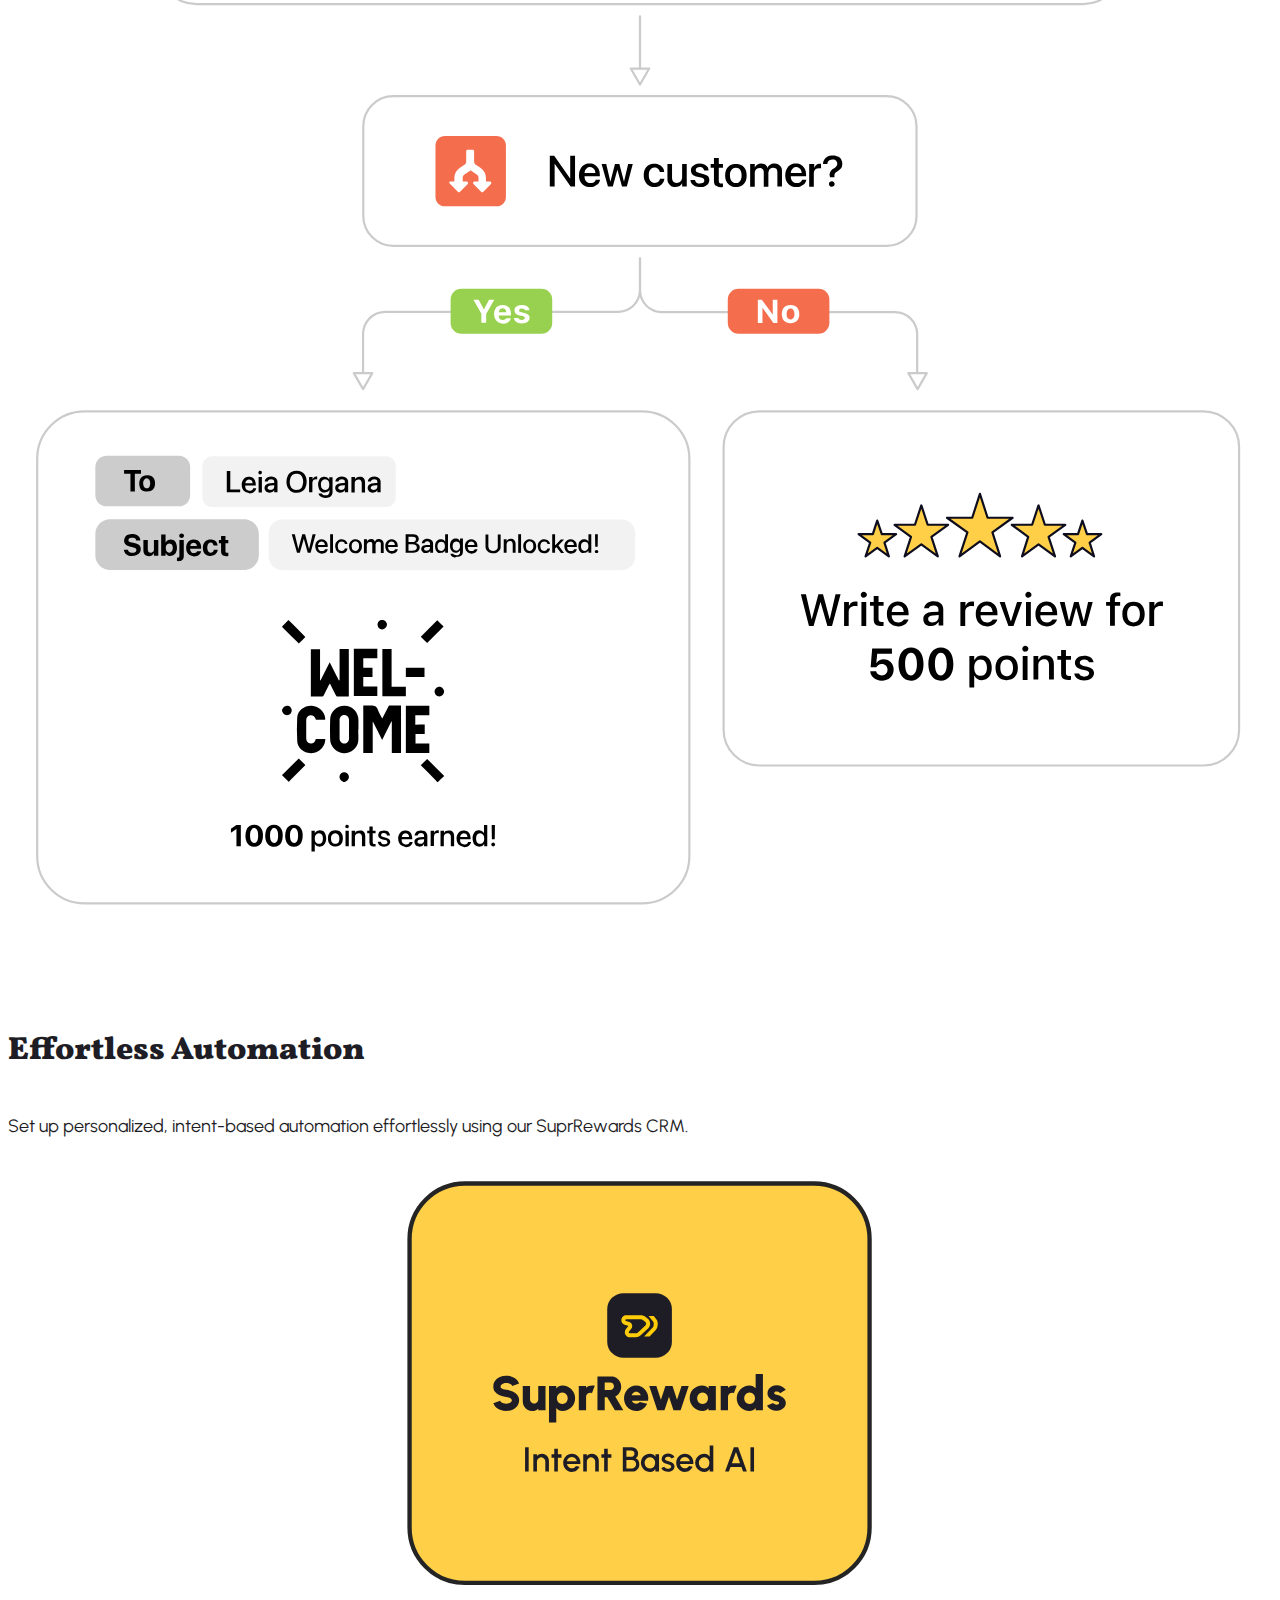
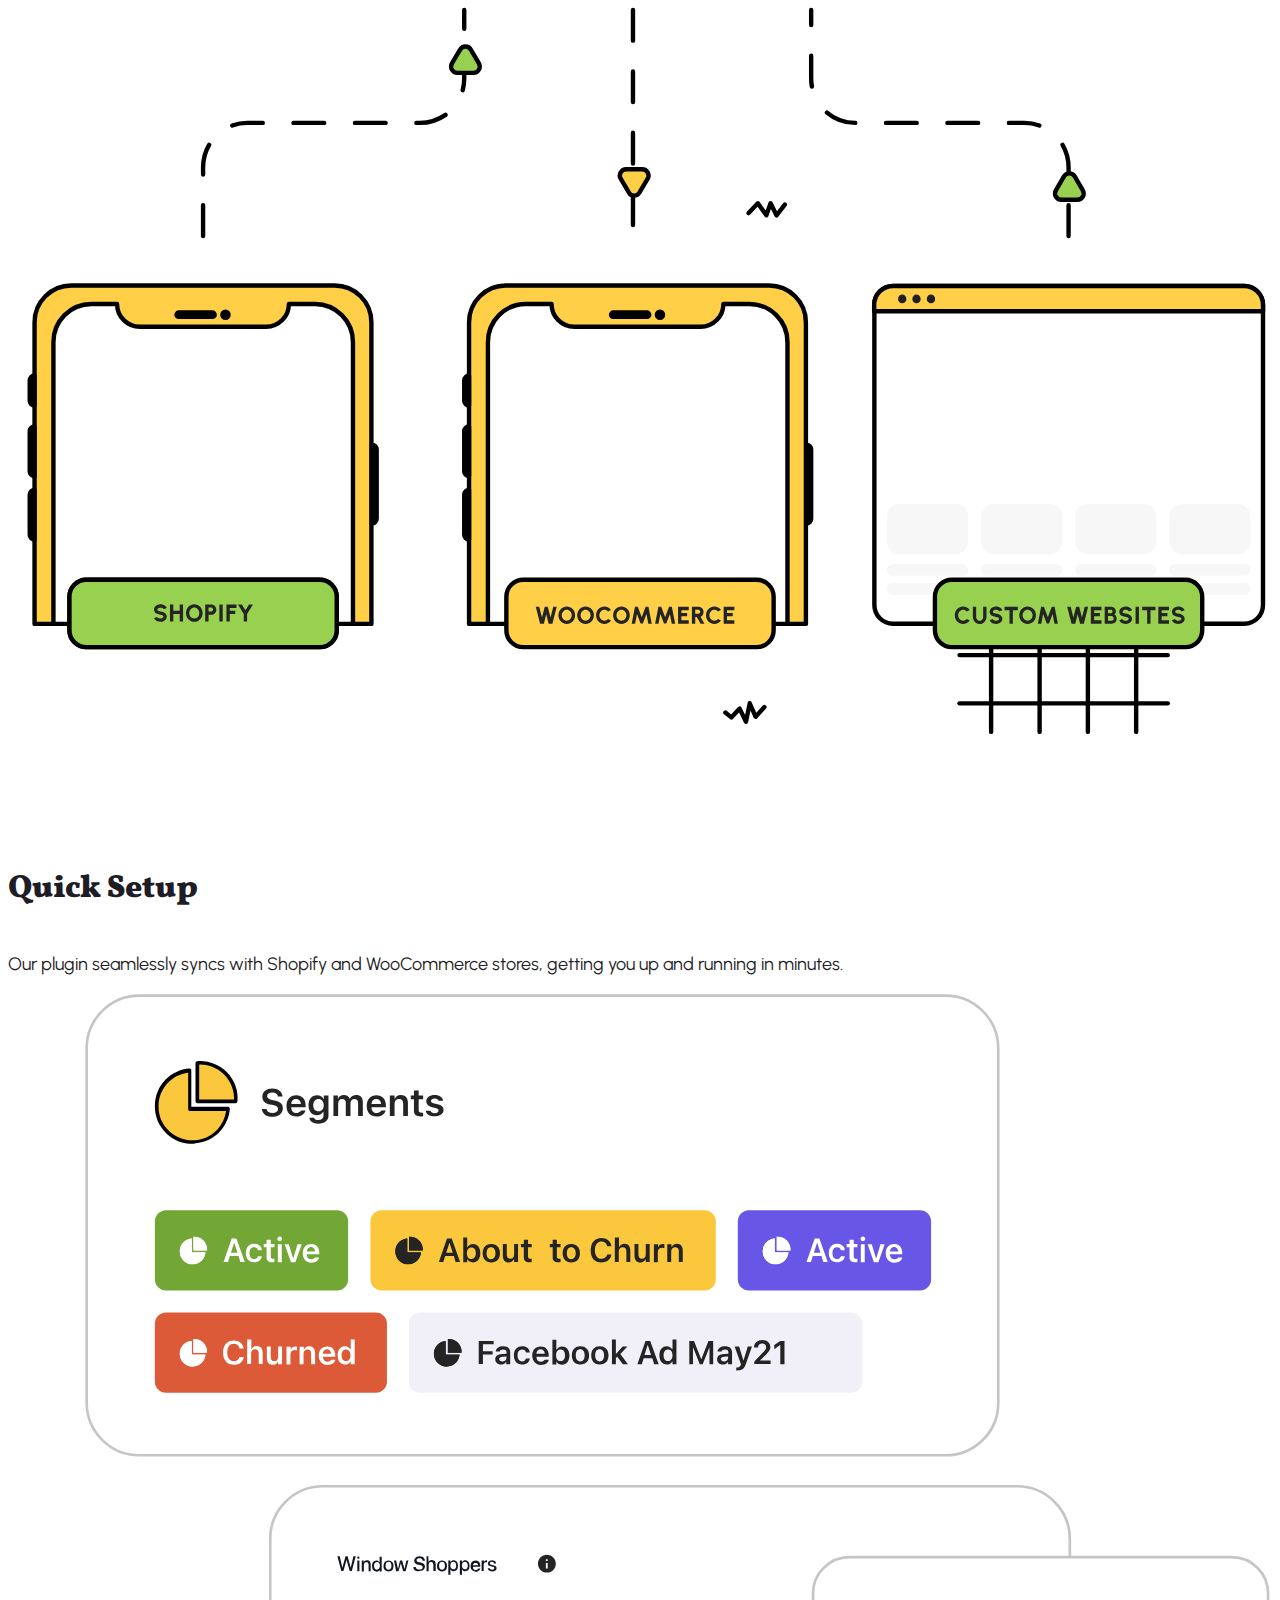
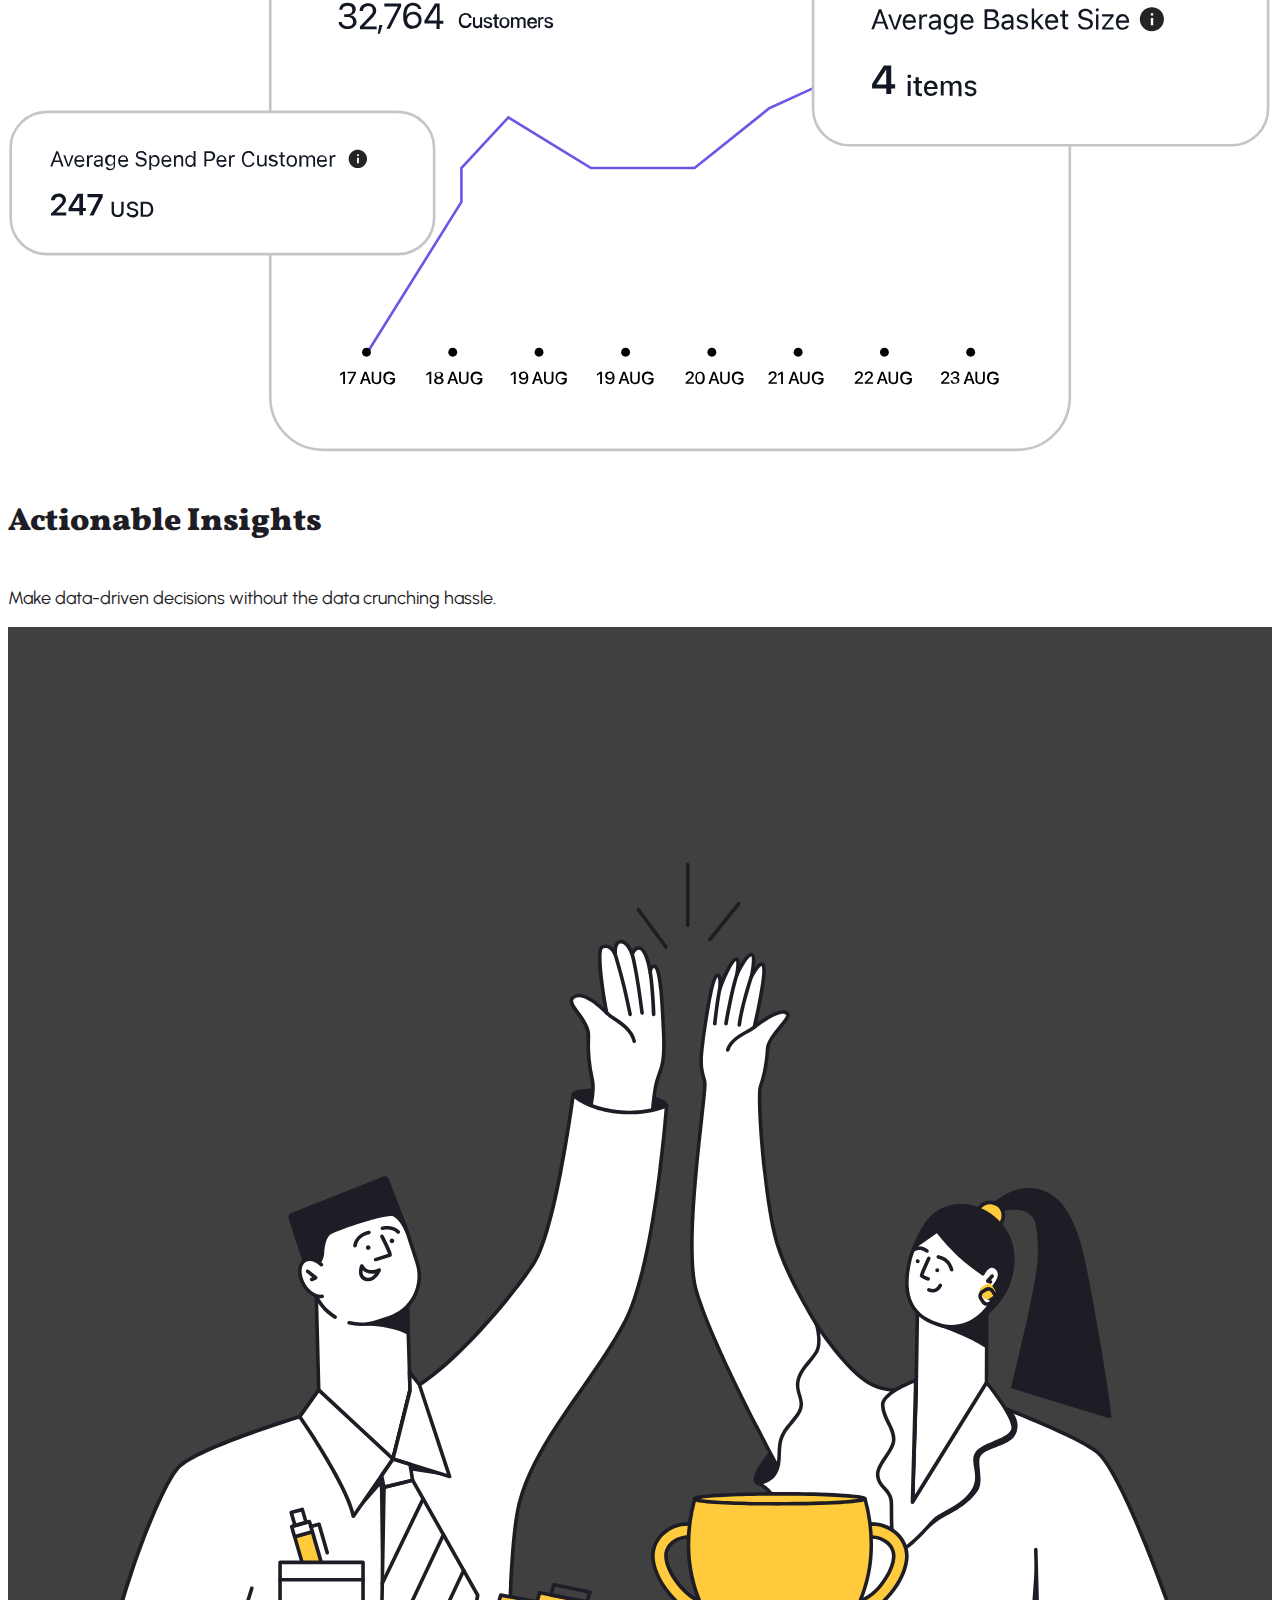
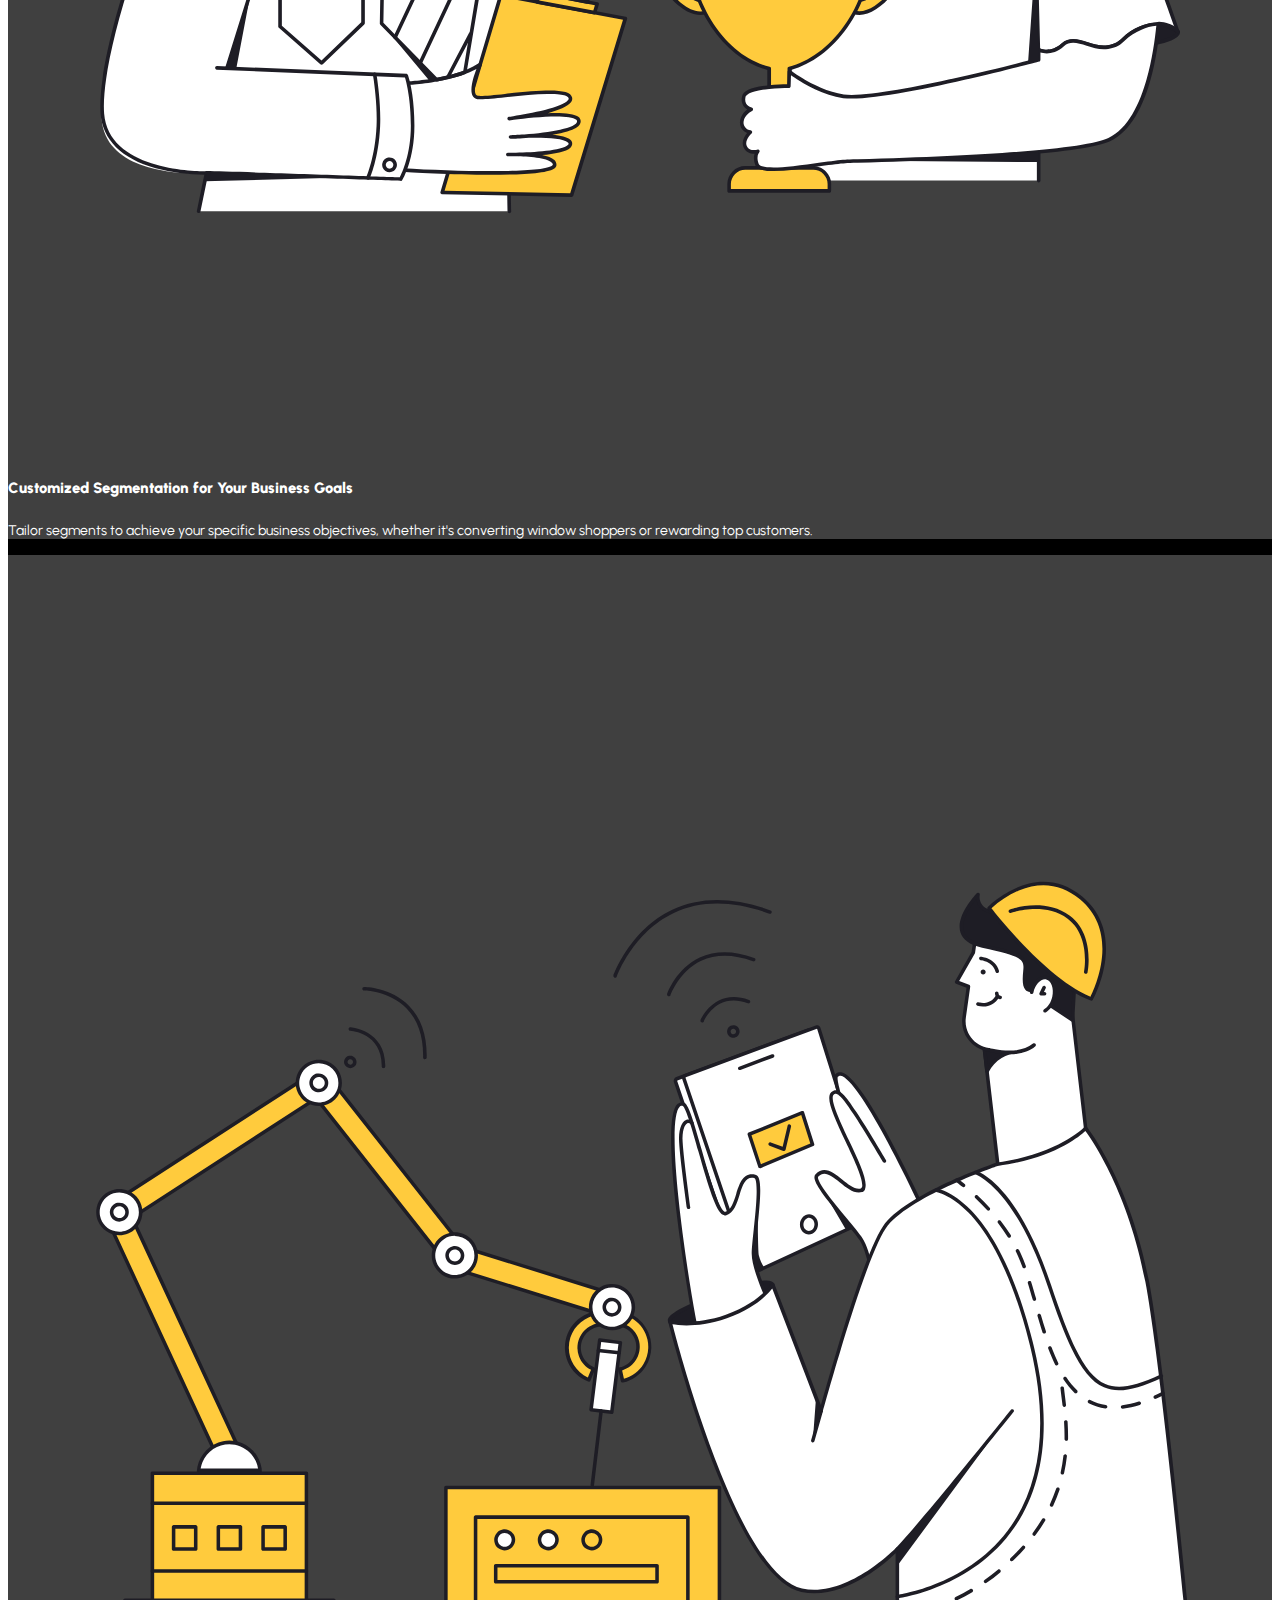
==== commit ce7ca0a8: "Update index.html" ====
--- a/index.html
+++ b/index.html
@@ -101,7 +101,7 @@
       <div class="row">
         <div class="col-md-8 col-12 offset-md-2 text-center">
           <div>
-            <h3>Recommendations grounded in micro-behavior analysis perfectly aligned with user intent.</h3>
+            <h3>Recommendations tailored to user intent using micro-behavior analysis</h3>
             <div class="featuresButton mt-4">
               <button class="btn btn-primary-outline-dark mb-1 tab-btn active" data-target="1">Low Intent</button>
               <button class="btn btn-primary-outline-dark mx-2 mb-2 tab-btn" data-target="2">
